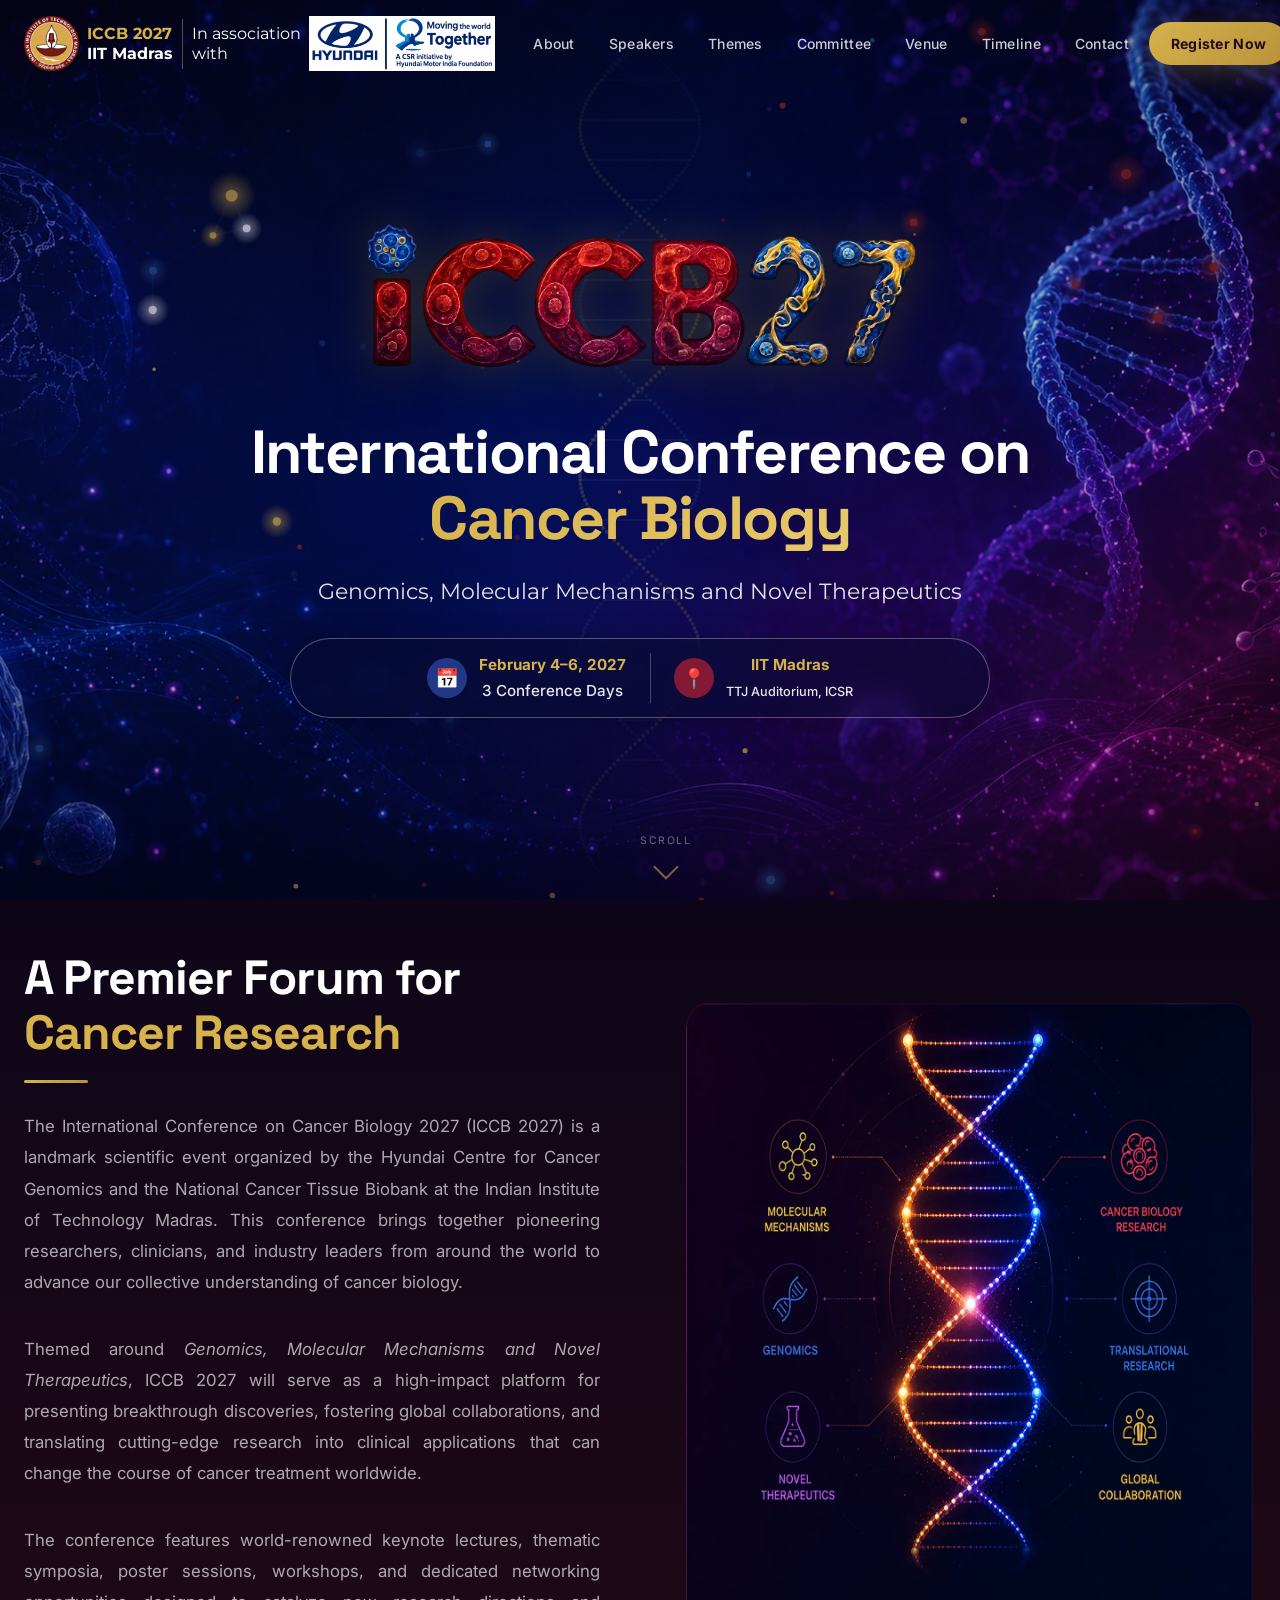
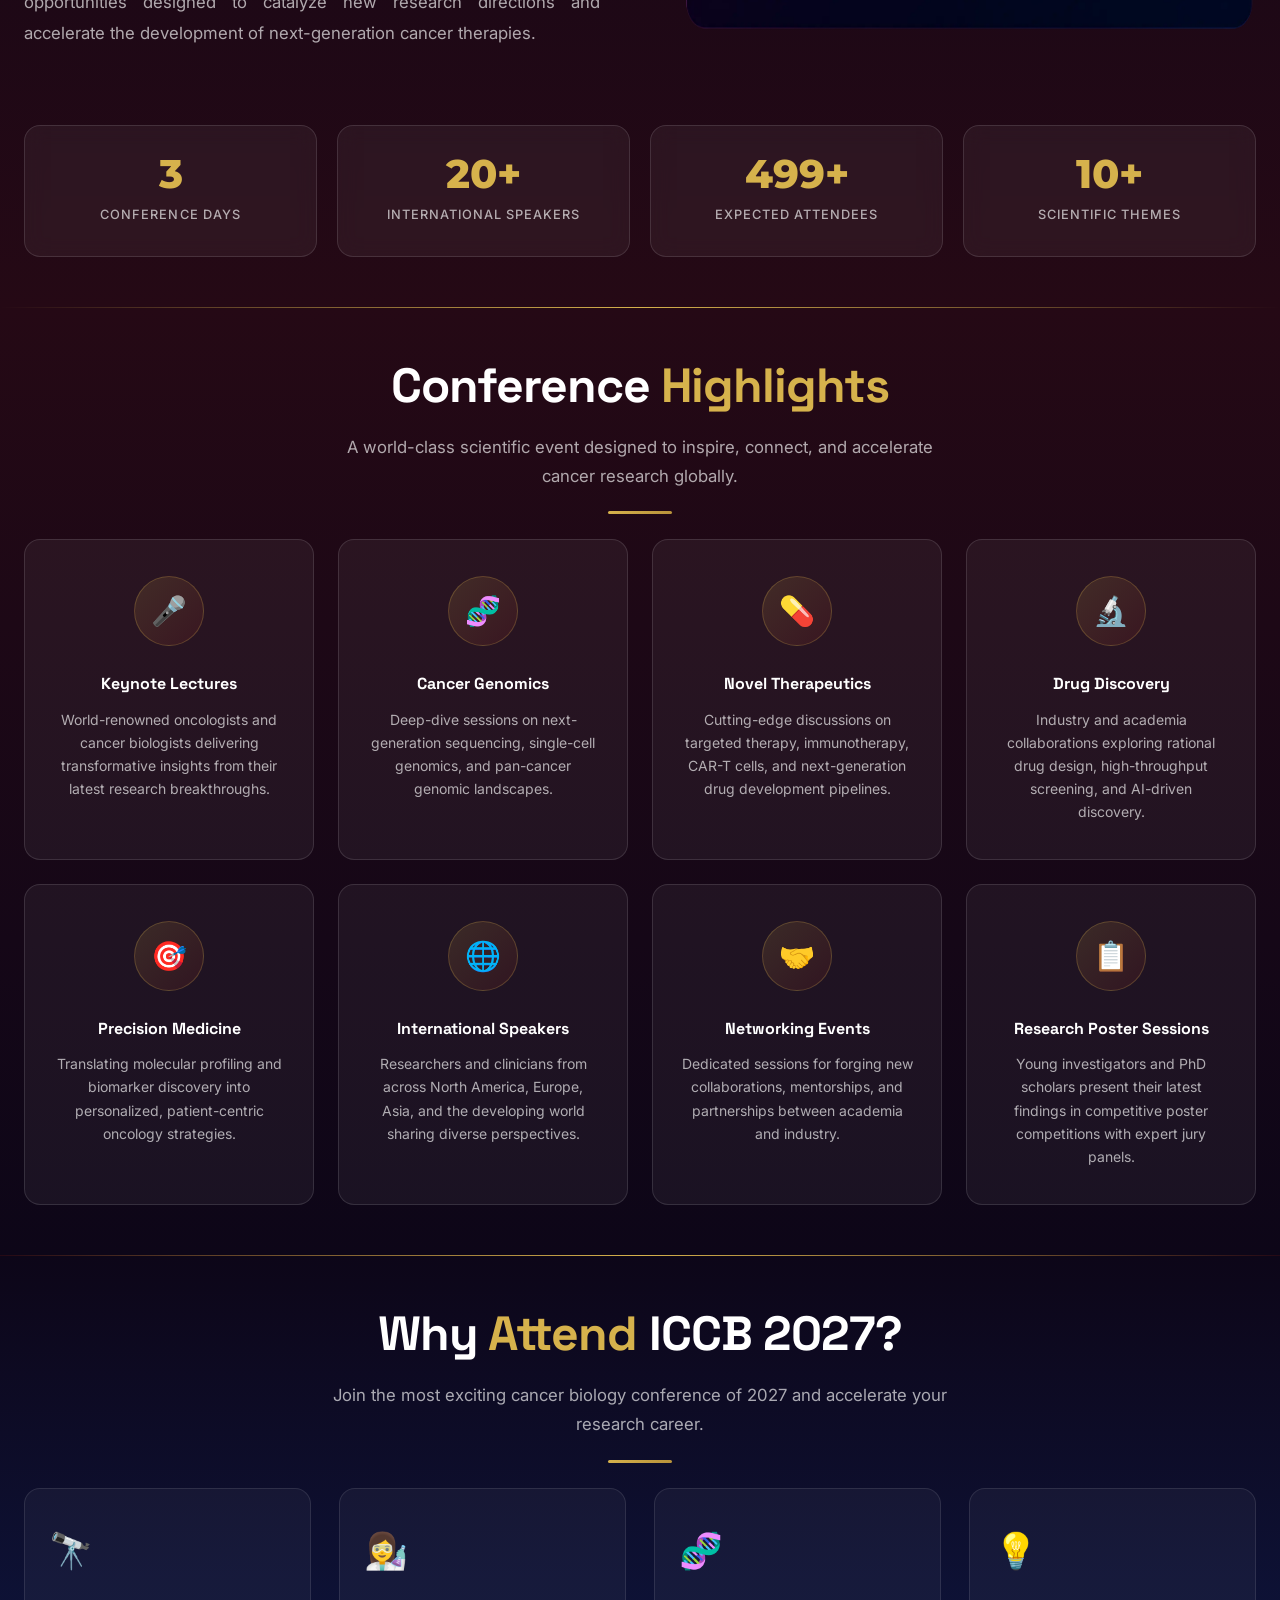
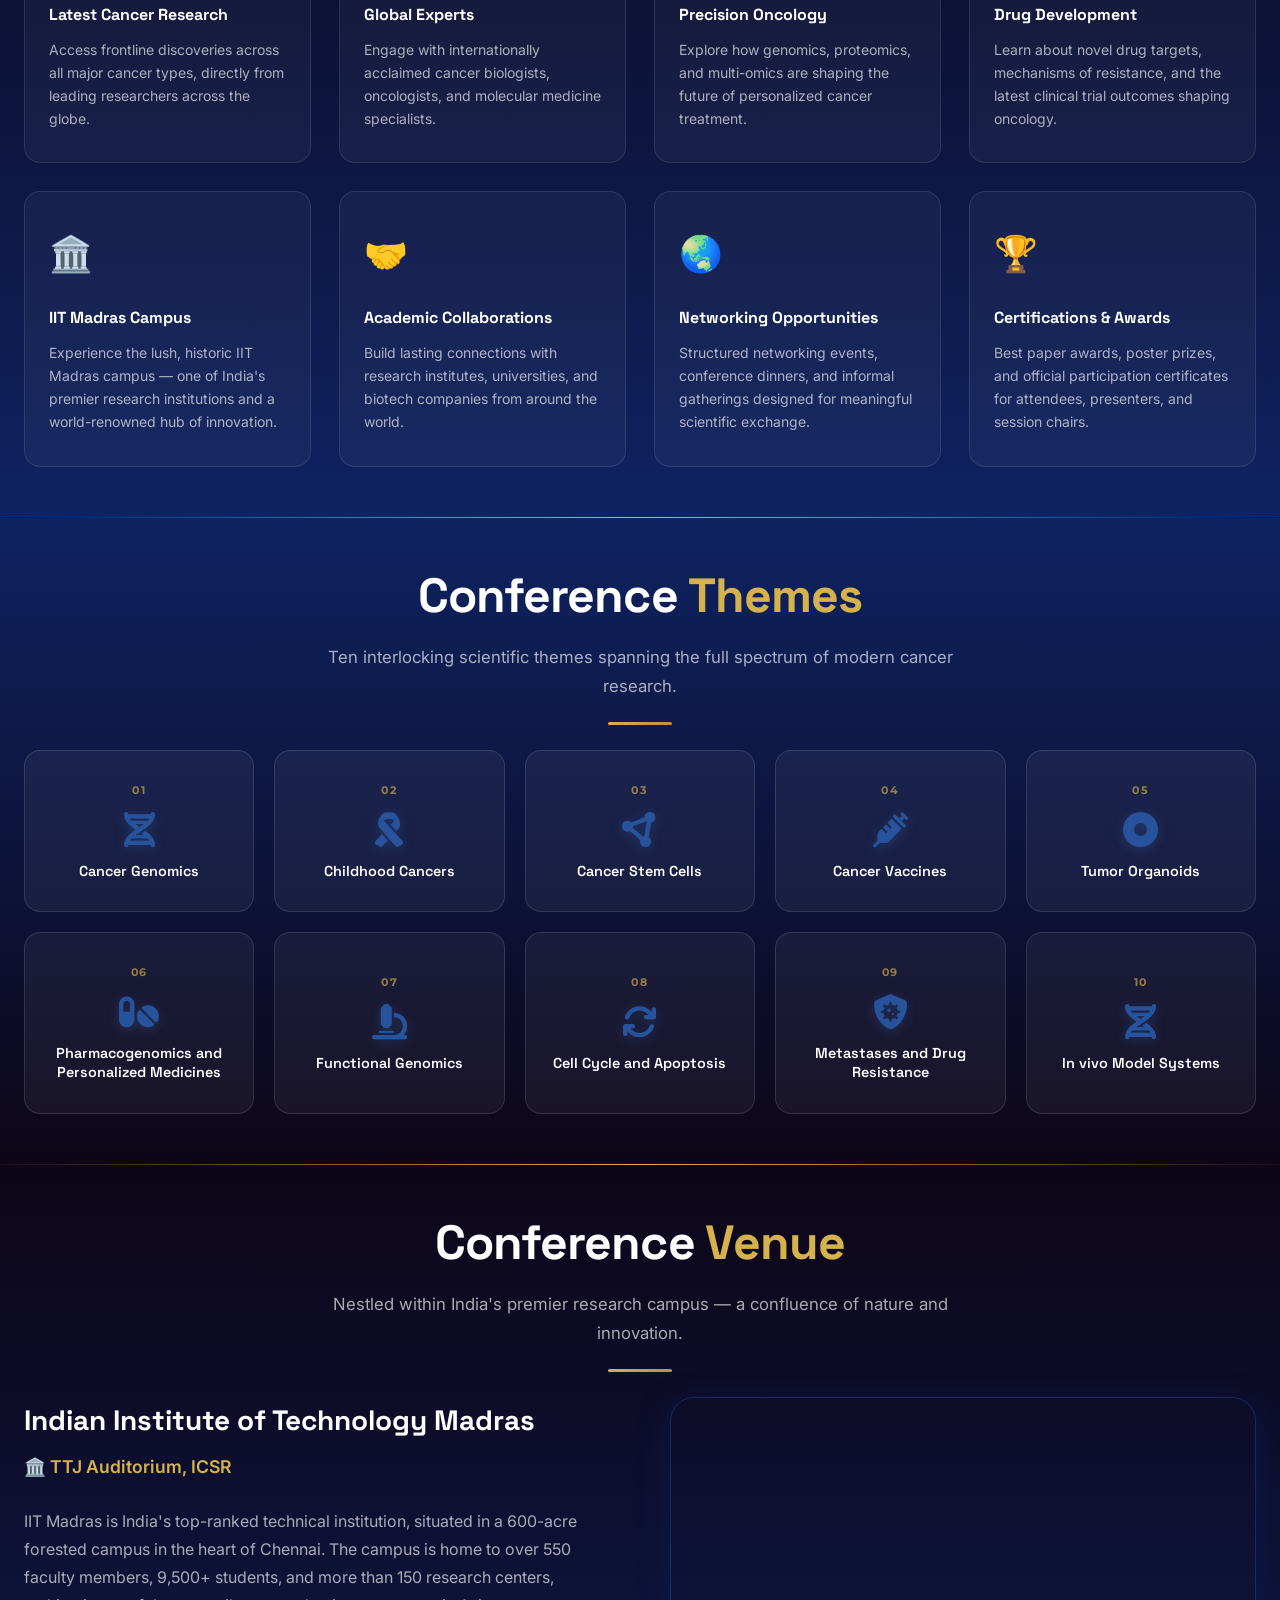
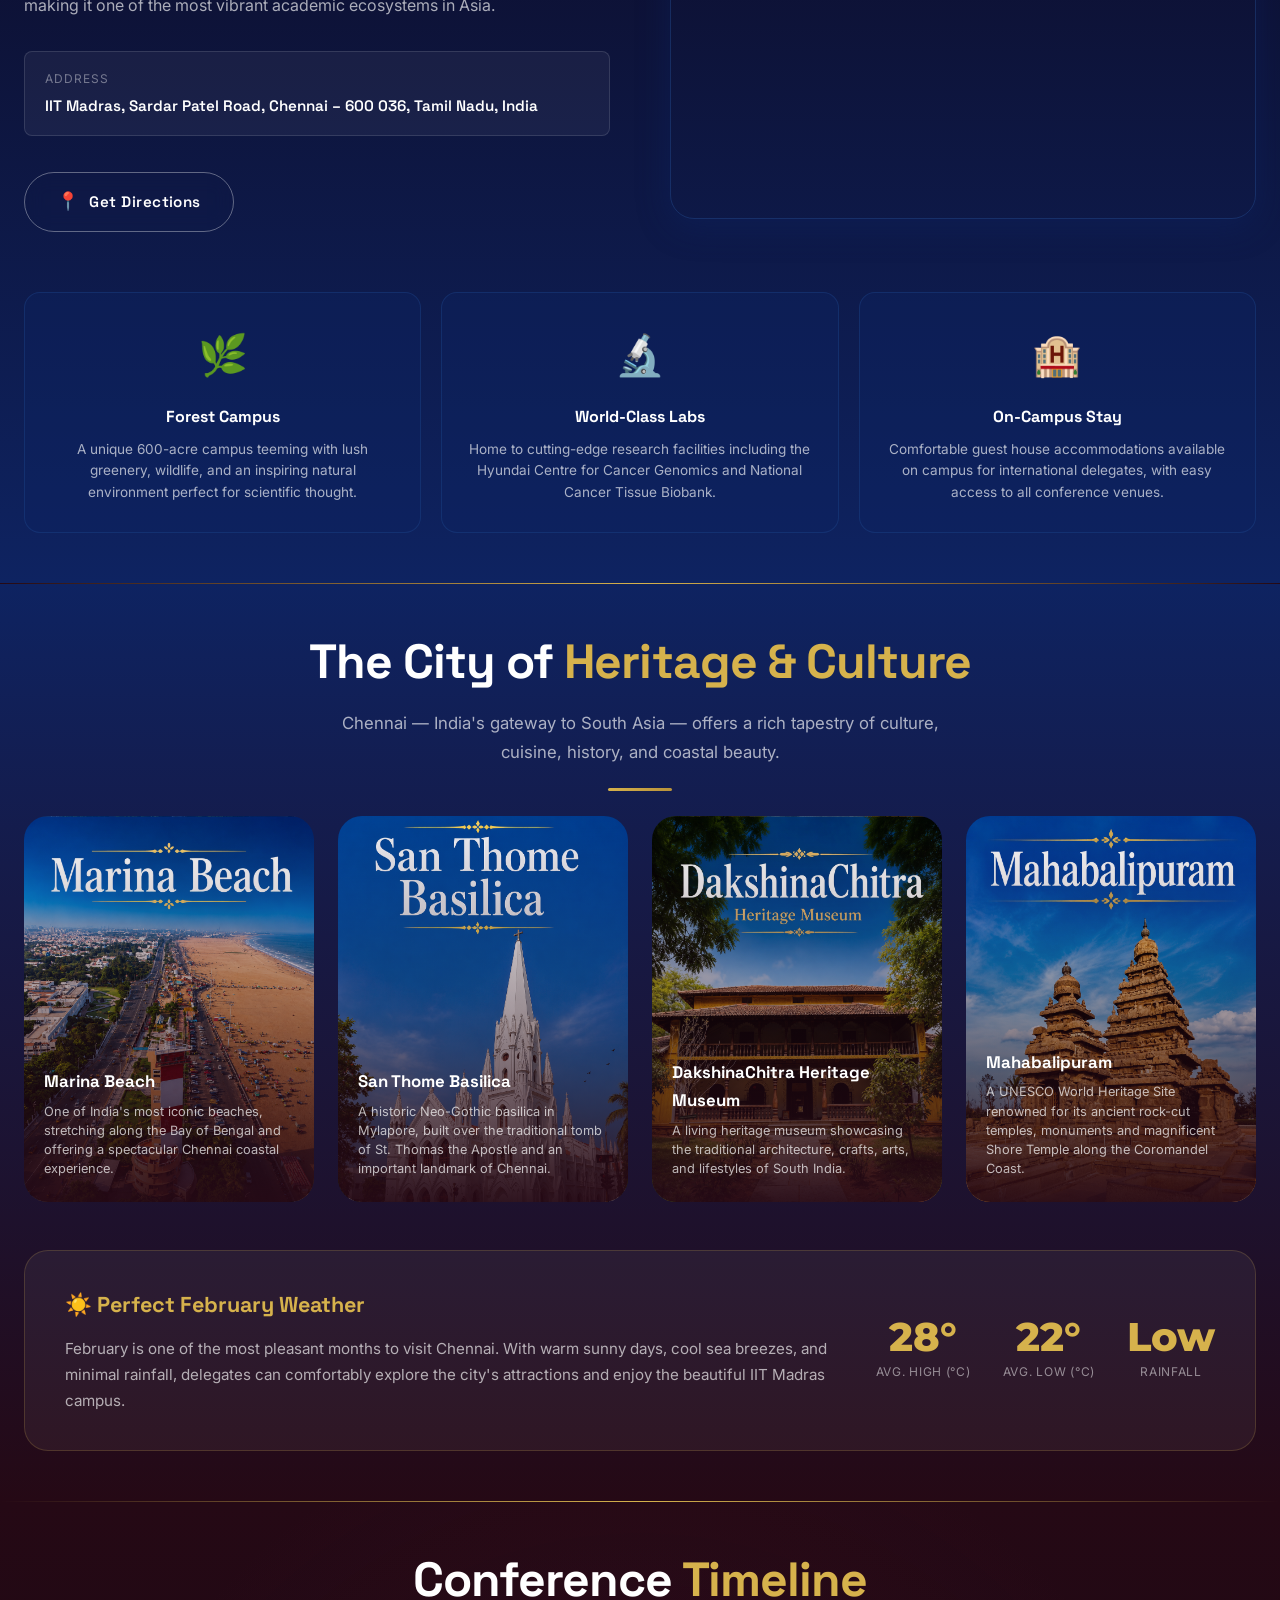
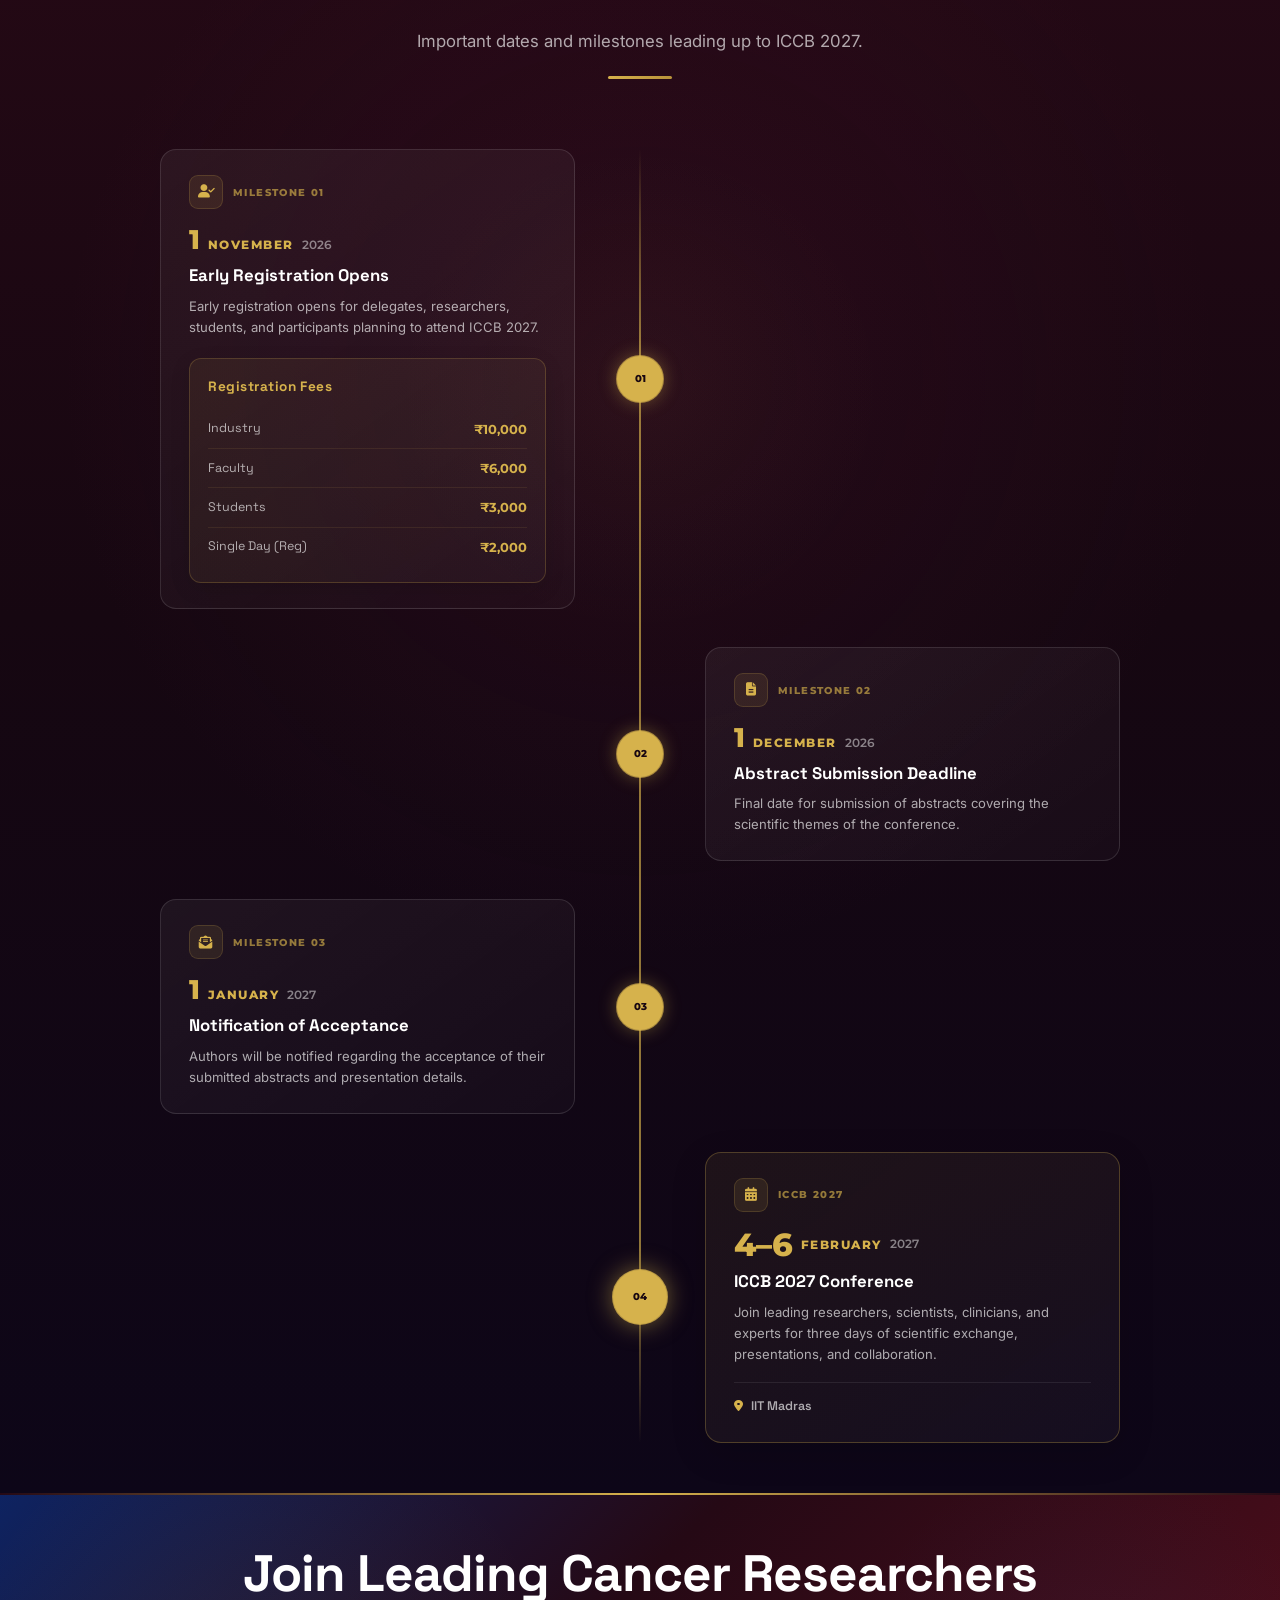
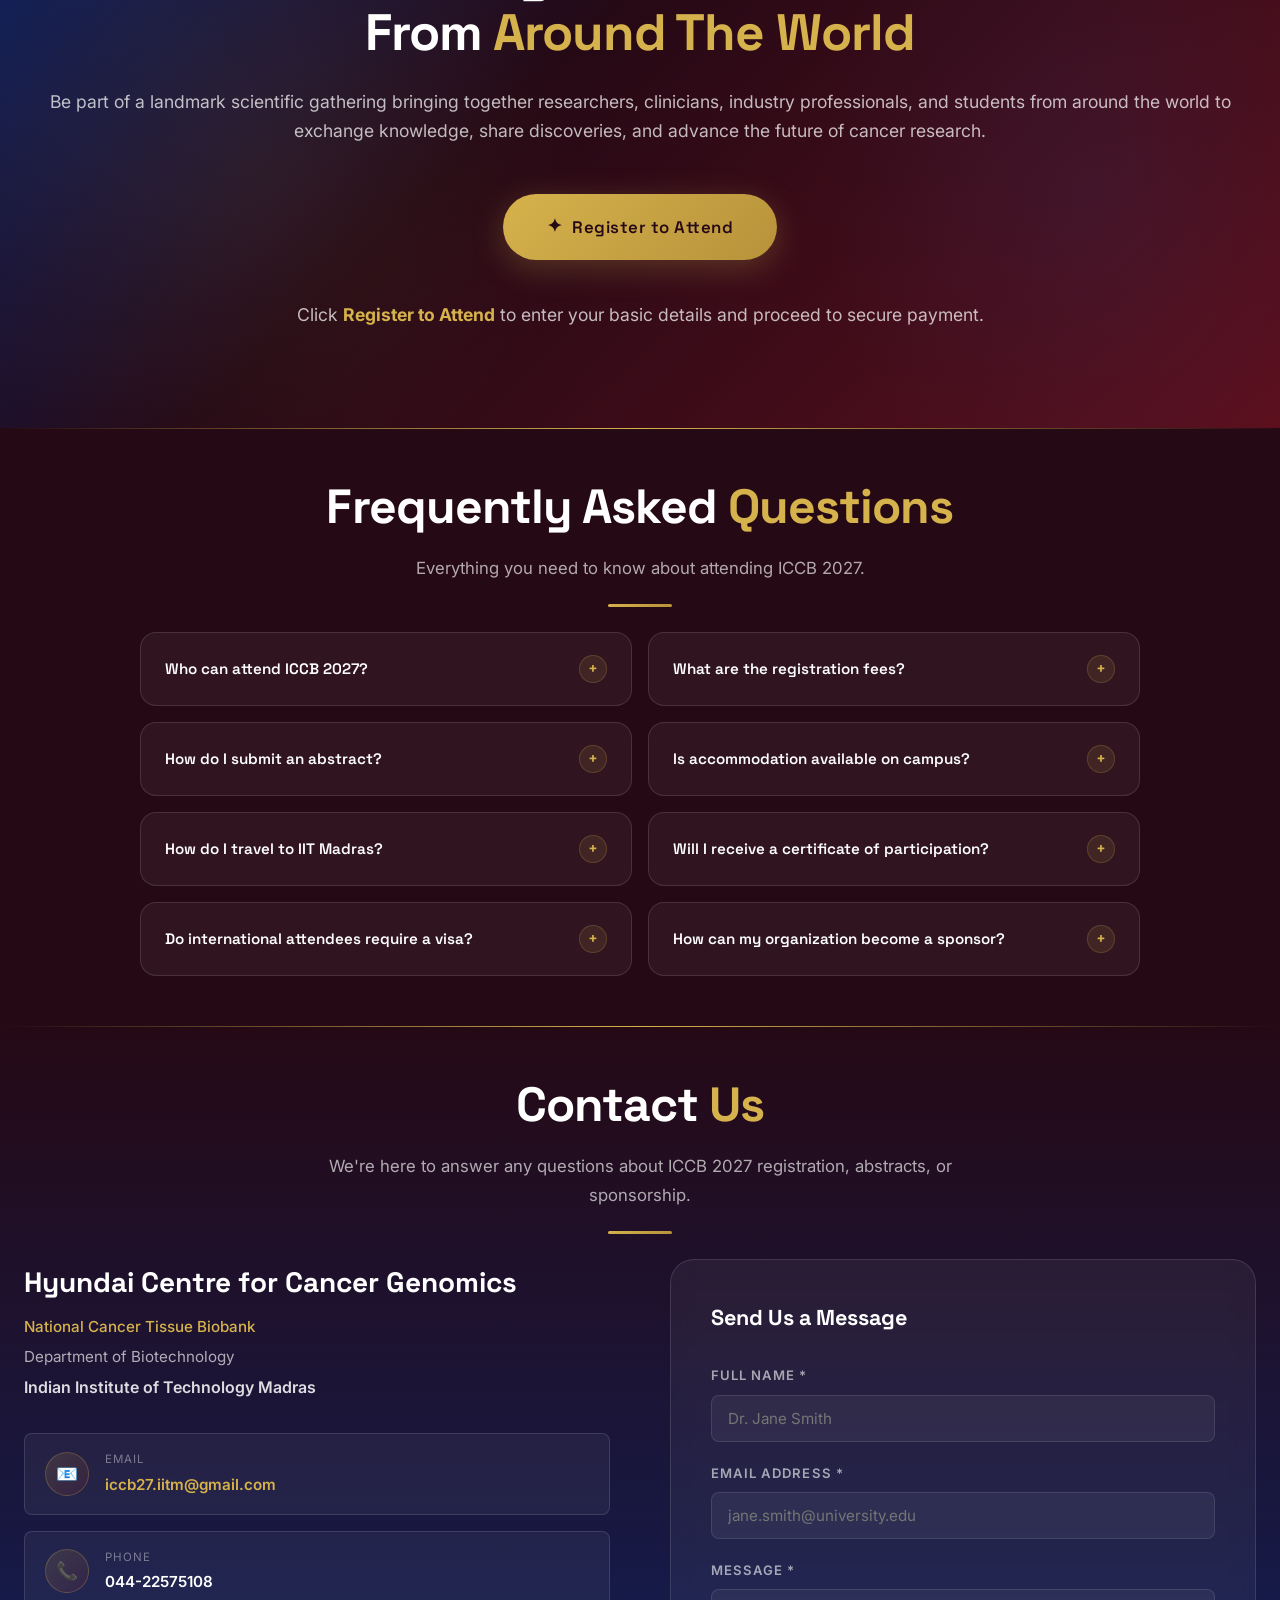
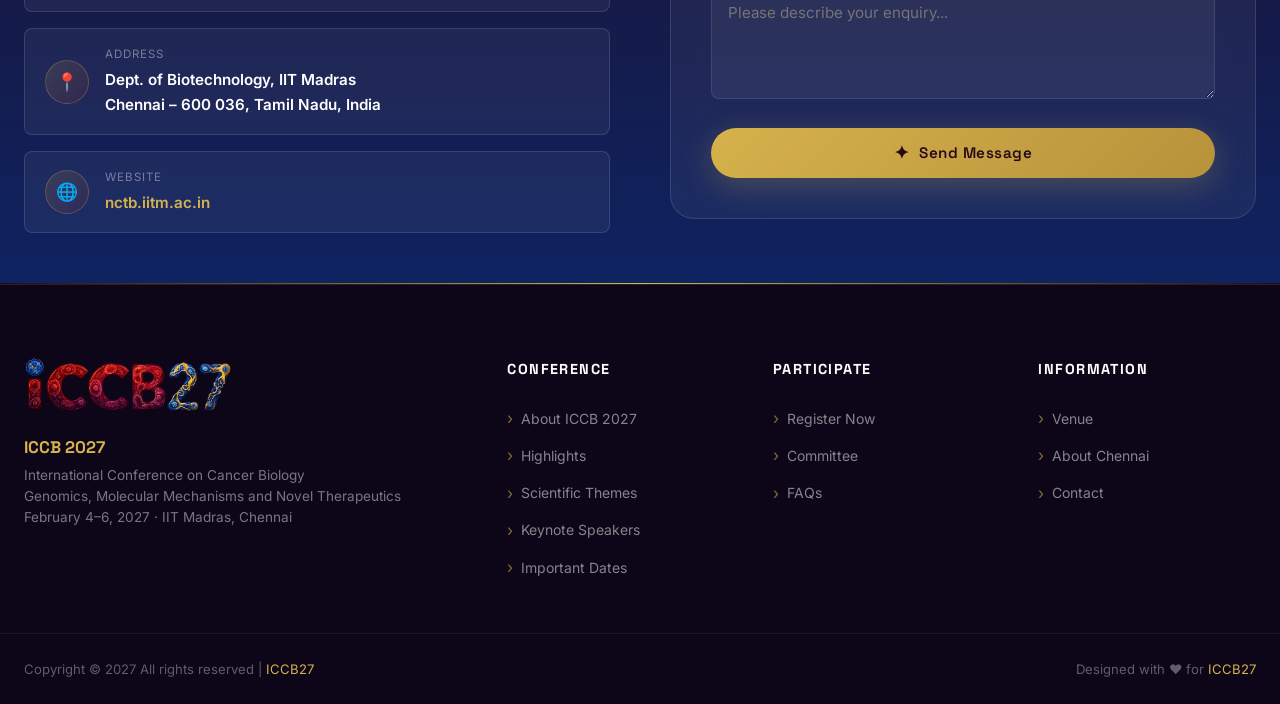
==== index.html @ 027920f6 "latest details" ====
<!doctype html>
<html lang="en">

<head>
  <meta charset="UTF-8" />
  <meta name="viewport" content="width=device-width, initial-scale=1.0" />
  <meta name="description"
    content="International Conference on Cancer Biology (ICCB 2027) — Genomics, Molecular Mechanisms and Novel Therapeutics. February 4–6, 2027 at IIT Madras, Chennai, India. Hosted by Hyundai Centre for Cancer Genomics." />
  <meta name="keywords"
    content="ICCB 2027, Cancer Biology, IIT Madras, Genomics, Cancer Conference, Precision Medicine, Oncology" />
  <meta name="author" content="Hyundai Centre for Cancer Genomics, IIT Madras" />
  <meta property="og:title" content="ICCB 2027 — International Conference on Cancer Biology" />
  <meta property="og:description"
    content="Genomics, Molecular Mechanisms and Novel Therapeutics | Feb 4–6, 2027 | IIT Madras, Chennai" />
  <meta property="og:type" content="website" />
  <meta name="theme-color" content="#250915" />

  <title>ICCB 2027 — International Conference on Cancer Biology | IIT Madras</title>

  <!-- Design System -->
  <link rel="stylesheet" href="styles.css" />

  <!-- Font Awesome -->
  <link rel="stylesheet" href="https://cdnjs.cloudflare.com/ajax/libs/font-awesome/6.7.2/css/all.min.css" />

  <!-- Favicon SVG inline -->
  <link rel="icon"
    href="data:image/svg+xml,<svg xmlns='http://www.w3.org/2000/svg' viewBox='0 0 100 100'><circle cx='50' cy='50' r='45' fill='%23992221'/><text y='.9em' font-size='60' x='50%' dominant-baseline='middle' text-anchor='middle' fill='white' font-weight='bold'>iC</text></svg>" />
</head>

<body>
  <!-- ============================================================
       SCROLL PROGRESS BAR
       ============================================================ -->
  <div id="scroll-progress" aria-hidden="true"></div>

  <!-- ============================================================
       NAVIGATION
       ============================================================ -->
  <nav id="navbar" role="navigation" aria-label="Main navigation">
    <div class="nav-container">
      <!-- Logo -->
      <a href="./index.html" class="nav-logo" aria-label="ICCB 2027 Home">
        <img src="assets/IIT_Madras_Logo.png" alt="IIT Madras Logo" />
        <div class="nav-logo-text">
          <span class="conf-title">ICCB 2027</span>
          <span class="conf-location">IIT Madras</span>
        </div>
        <span class="nav-logo-separator" aria-hidden="true"></span>
        <div class="nav-logo-text">
          <span class="conf-subtxt">In association</span>
          <span class="conf-subtxt">with</span>
        </div>
        <img src="assets/hyundai.jpg" alt="Hyundai Logo" />
      </a>

      <!-- Desktop Links -->
      <div class="nav-links" role="menubar">
        <a href="#about" role="menuitem">About</a>
        <a href="./speakers.html" role="menuitem">Speakers</a>
        <a href="#themes" role="menuitem">Themes</a>
        <a href="./organizing_committee.html" role="menuitem">Committee</a>
        <a href="#venue" role="menuitem">Venue</a>
        <a href="#timeline" role="menuitem">Timeline</a>
        <!-- <a href="#sponsors" role="menuitem">Sponsors</a> -->
        <a href="#contact" role="menuitem">Contact</a>
        <a href="#register" class="nav-cta" role="menuitem" id="nav-register-btn">Register Now</a>
      </div>

      <!-- Hamburger -->
      <button class="nav-hamburger" id="hamburger-btn" aria-label="Toggle mobile menu" aria-expanded="false">
        <span></span><span></span><span></span>
      </button>
    </div>

    <!-- Mobile Nav Overlay -->
    <div class="nav-mobile" id="mobile-nav" role="menu" aria-hidden="true">
      <a href="#about" role="menuitem">About</a>
      <a href="#highlights" role="menuitem">Highlights</a>
      <a href="./speakers.html" role="menuitem">Speakers</a>
      <a href="#themes" role="menuitem">Themes</a>
      <a href="./organizing_committee.html" role="menuitem">Committee</a>
      <a href="#venue" role="menuitem">Venue</a>
      <a href="#timeline" role="menuitem">Timeline</a>
      <a href="#faq" role="menuitem">FAQ</a>
      <a href="#contact" role="menuitem">Contact</a>
      <a href="#register" class="mob-cta" role="menuitem">Register Now</a>
    </div>
  </nav>

  <!-- ============================================================
       HERO SECTION
       ============================================================ -->
  <!-- ============================================================
     HERO SECTION
     ============================================================ -->
  <section id="hero" aria-label="ICCB 2027 Conference Hero">
    <!-- Background -->
    <canvas id="hero-canvas" aria-hidden="true"></canvas>
    <div class="hero-bg-overlay" aria-hidden="true"></div>

    <!-- Hero Content -->
    <div class="hero-content">
      <!-- ========================================================
         ICCB27 LOGO
         ======================================================== -->
      <div class="hero-logo">
        <img src="assets/iccb27-logo.webp" alt="ICCB 2027 - International Conference on Cancer Biology"
          id="hero-logo-img" onerror="
          this.style.display='none';
          document.getElementById('hero-logo-svg').style.display='block';
        " />

        <!-- SVG fallback -->
        <svg id="hero-logo-svg" style="display: none" viewBox="0 0 480 140" xmlns="http://www.w3.org/2000/svg"
          aria-hidden="true">
          <defs>
            <linearGradient id="logo-red" x1="0" y1="0" x2="1" y2="1">
              <stop offset="0%" stop-color="#992221" />
              <stop offset="100%" stop-color="#5C0F1D" />
            </linearGradient>

            <linearGradient id="logo-blue" x1="0" y1="0" x2="1" y2="1">
              <stop offset="0%" stop-color="#0E2361" />
              <stop offset="100%" stop-color="#27539C" />
            </linearGradient>
          </defs>

          <text x="0" y="120" font-family="Space Grotesk, sans-serif" font-weight="900" font-size="130"
            fill="url(#logo-red)">
            iCCB
          </text>

          <text x="290" y="120" font-family="Space Grotesk, sans-serif" font-weight="900" font-size="130"
            fill="url(#logo-blue)">
            27
          </text>

          <circle cx="15" cy="18" r="14" fill="#27539C" opacity="0.9" />

          <circle cx="15" cy="18" r="7" fill="#D6B24C" opacity="0.8" />
        </svg>
      </div>

      <!-- ========================================================
         MAIN TITLE
         ======================================================== -->
      <h1 class="hero-title">
        <span class="line1"> International Conference on </span>

        <span class="typing-wrapper">
          <span class="typing-text"> Cancer Biology </span>
        </span>
      </h1>

      <!-- ========================================================
         CONFERENCE SUBTITLE
         ======================================================== -->
      <p class="hero-subtitle">
        <span> Genomics, Molecular Mechanisms and Novel Therapeutics </span>
      </p>

      <!-- ========================================================
         DATE + LOCATION
         ======================================================== -->
      <div class="hero-meta" role="list" aria-label="Conference details">
        <!-- Date -->
        <div class="hero-meta-item" role="listitem">
          <span class="icon" aria-hidden="true"> 📅 </span>

          <div class="text">
            <strong> February 4–6, 2027 </strong>
            <br />
            <span> 3 Conference Days </span>
          </div>
        </div>

        <!-- Location -->
        <div class="hero-meta-item" role="listitem">
          <span class="icon" aria-hidden="true"> 📍 </span>

          <div class="text">
            <strong> IIT Madras </strong>
            <br />
            <small> TTJ Auditorium, ICSR </small>
          </div>
        </div>
      </div>

      <!-- ========================================================
         HOST INFORMATION
         Hidden on the new hero design using CSS.
         Keeping it here prevents JS/CSS dependency issues.
         ======================================================== -->

      <!-- <p class="hero-hosted">Hosted by</p>

      <p class="hero-host-name">
        Hyundai Centre for Cancer Genomics &amp; National Cancer Tissue Biobank

        <br />

        Department of Biotechnology, Indian Institute of Technology Madras
      </p> -->

      <!-- ========================================================
         HERO ACTIONS
         Hidden on the new design using CSS.
         ======================================================== --

      <div class="hero-actions">
        <a href="#register" class="btn btn-primary btn-lg" id="hero-register-btn">
          <span class="btn-icon" aria-hidden="true"> ✦ </span>

          Register Now
        </a>

        <a href="#" class="btn btn-outline btn-lg" id="hero-brochure-btn" aria-label="Download conference brochure">
          <span class="btn-icon" aria-hidden="true"> ⬇ </span>

          Download Brochure
        </a>
      </div> -->
    </div>

    <!-- ============================================================
       SCROLL HINT
       ============================================================ -->
    <div class="hero-scroll-hint" aria-hidden="true">
      <span> Scroll </span>

      <div class="scroll-arrow"></div>
    </div>
  </section>

  <!-- ============================================================
       ABOUT THE CONFERENCE
       ============================================================ -->
  <section id="about" class="section" aria-label="About the conference">
    <div class="container">
      <div class="about-grid">
        <!-- Left: Content -->
        <div class="about-content reveal-left">
          <div class="section-header" style="text-align: left; margin-bottom: 28px">
            <!-- <span class="section-tag">About ICCB 2027</span> -->
            <h2 class="section-title">A Premier Forum for<br /><span class="gold">Cancer Research</span></h2>
            <div class="section-divider" style="margin-left: 0"></div>
          </div>

          <p class="about-description">
            The International Conference on Cancer Biology 2027 (ICCB 2027) is a landmark scientific event
            organized by the Hyundai Centre for Cancer Genomics and the National Cancer Tissue Biobank at the
            Indian Institute of Technology Madras. This conference brings together pioneering researchers,
            clinicians, and industry leaders from around the world to advance our collective understanding of
            cancer biology.
          </p>

          <p class="about-description">
            Themed around <em>Genomics, Molecular Mechanisms and Novel Therapeutics</em>, ICCB 2027 will
            serve as a high-impact platform for presenting breakthrough discoveries, fostering global
            collaborations, and translating cutting-edge research into clinical applications that can change
            the course of cancer treatment worldwide.
          </p>

          <p class="about-description">
            The conference features world-renowned keynote lectures, thematic symposia, poster sessions,
            workshops, and dedicated networking opportunities designed to catalyze new research directions and
            accelerate the development of next-generation cancer therapies.
          </p>

          <!-- <a href="#register" class="btn btn-primary" style="margin-top:12px;" id="about-register-btn">
            <span class="btn-icon">✦</span>
            Register to Attend
          </a> -->
        </div>

        <!-- Right: Visual -->
        <div class="about-visual reveal-right">
          <!-- <div class="about-visual-main"> -->
          <!-- Animated DNA SVG -->
          <!-- <div class="about-visual-dna"> -->
          <img src="assets/about.webp" alt="about" />
          <!-- </div> -->

          <!-- Info Badge at Bottom -->
          <!-- <div class="about-visual-badge">
              <div class="badge-title">🧬 IIT Madras Cancer Research Hub</div>
              <div class="badge-desc">Home to India's National Cancer Tissue Biobank &amp; Hyundai Centre for Cancer
                Genomics</div>
            </div> -->
          <!-- </div> -->

          <!-- Floating Card -->
          <!-- <div class="about-floating-card">
            <div class="fc-number" data-target="2027">—</div>
            <div class="fc-label">Est. Year</div>
          </div> -->
        </div>
      </div>

      <!-- Stats Grid -->
      <div class="about-stats">
        <div class="stat-card reveal reveal-delay-1">
          <span class="stat-number" data-target="3" data-suffix="">0</span>
          <span class="stat-label">Conference Days</span>
        </div>
        <div class="stat-card reveal reveal-delay-2">
          <span class="stat-number" data-target="20" data-suffix="+">0</span>
          <span class="stat-label">International Speakers</span>
        </div>
        <div class="stat-card reveal reveal-delay-3">
          <span class="stat-number" data-target="500" data-suffix="+">0</span>
          <span class="stat-label">Expected Attendees</span>
        </div>
        <div class="stat-card reveal reveal-delay-4">
          <span class="stat-number" data-target="10" data-suffix="+">0</span>
          <span class="stat-label">Scientific Themes</span>
        </div>
      </div>
    </div>
  </section>

  <!-- divider -->
  <div class="divider"></div>

  <!-- ============================================================
       CONFERENCE HIGHLIGHTS
       ============================================================ -->
  <section id="highlights" class="section" aria-label="Conference highlights">
    <div class="container">
      <div class="section-header reveal">
        <!-- <span class="section-tag">What to Expect</span> -->
        <h2 class="section-title">Conference <span class="gold">Highlights</span></h2>
        <p class="section-subtitle">
          A world-class scientific event designed to inspire, connect, and accelerate cancer research globally.
        </p>
        <div class="section-divider"></div>
      </div>

      <div class="highlights-grid">
        <div class="highlight-card reveal reveal-delay-1">
          <div class="highlight-icon" aria-hidden="true">🎤</div>
          <h3 class="highlight-title">Keynote Lectures</h3>
          <p class="highlight-desc">
            World-renowned oncologists and cancer biologists delivering transformative insights from their
            latest research breakthroughs.
          </p>
        </div>
        <div class="highlight-card reveal reveal-delay-2">
          <div class="highlight-icon" aria-hidden="true">🧬</div>
          <h3 class="highlight-title">Cancer Genomics</h3>
          <p class="highlight-desc">
            Deep-dive sessions on next-generation sequencing, single-cell genomics, and pan-cancer genomic
            landscapes.
          </p>
        </div>
        <div class="highlight-card reveal reveal-delay-3">
          <div class="highlight-icon" aria-hidden="true">💊</div>
          <h3 class="highlight-title">Novel Therapeutics</h3>
          <p class="highlight-desc">
            Cutting-edge discussions on targeted therapy, immunotherapy, CAR-T cells, and next-generation drug
            development pipelines.
          </p>
        </div>
        <div class="highlight-card reveal reveal-delay-4">
          <div class="highlight-icon" aria-hidden="true">🔬</div>
          <h3 class="highlight-title">Drug Discovery</h3>
          <p class="highlight-desc">
            Industry and academia collaborations exploring rational drug design, high-throughput screening, and
            AI-driven discovery.
          </p>
        </div>
        <div class="highlight-card reveal reveal-delay-1">
          <div class="highlight-icon" aria-hidden="true">🎯</div>
          <h3 class="highlight-title">Precision Medicine</h3>
          <p class="highlight-desc">
            Translating molecular profiling and biomarker discovery into personalized, patient-centric oncology
            strategies.
          </p>
        </div>
        <div class="highlight-card reveal reveal-delay-2">
          <div class="highlight-icon" aria-hidden="true">🌐</div>
          <h3 class="highlight-title">International Speakers</h3>
          <p class="highlight-desc">
            Researchers and clinicians from across North America, Europe, Asia, and the developing world
            sharing diverse perspectives.
          </p>
        </div>
        <div class="highlight-card reveal reveal-delay-3">
          <div class="highlight-icon" aria-hidden="true">🤝</div>
          <h3 class="highlight-title">Networking Events</h3>
          <p class="highlight-desc">
            Dedicated sessions for forging new collaborations, mentorships, and partnerships between academia
            and industry.
          </p>
        </div>
        <div class="highlight-card reveal reveal-delay-4">
          <div class="highlight-icon" aria-hidden="true">📋</div>
          <h3 class="highlight-title">Research Poster Sessions</h3>
          <p class="highlight-desc">
            Young investigators and PhD scholars present their latest findings in competitive poster
            competitions with expert jury panels.
          </p>
        </div>
      </div>
    </div>
  </section>

  <!-- divider -->
  <div class="divider"></div>

  <!-- ============================================================
       WHY ATTEND
       ============================================================ -->
  <section id="why-attend" class="section" aria-label="Reasons to attend">
    <div class="container">
      <div class="section-header reveal">
        <!-- <span class="section-tag">Value Proposition</span> -->
        <h2 class="section-title">Why <span class="gold">Attend</span> ICCB 2027?</h2>
        <p class="section-subtitle">
          Join the most exciting cancer biology conference of 2027 and accelerate your research career.
        </p>
        <div class="section-divider"></div>
      </div>

      <div class="why-grid">
        <div class="why-card reveal reveal-delay-1">
          <span class="why-icon" aria-hidden="true">🔭</span>
          <h3 class="why-title">Latest Cancer Research</h3>
          <p class="why-desc">
            Access frontline discoveries across all major cancer types, directly from leading researchers
            across the globe.
          </p>
        </div>
        <div class="why-card reveal reveal-delay-2">
          <span class="why-icon" aria-hidden="true">👩‍🔬</span>
          <h3 class="why-title">Global Experts</h3>
          <p class="why-desc">
            Engage with internationally acclaimed cancer biologists, oncologists, and molecular medicine
            specialists.
          </p>
        </div>
        <div class="why-card reveal reveal-delay-3">
          <span class="why-icon" aria-hidden="true">🧬</span>
          <h3 class="why-title">Precision Oncology</h3>
          <p class="why-desc">
            Explore how genomics, proteomics, and multi-omics are shaping the future of personalized cancer
            treatment.
          </p>
        </div>
        <div class="why-card reveal reveal-delay-4">
          <span class="why-icon" aria-hidden="true">💡</span>
          <h3 class="why-title">Drug Development</h3>
          <p class="why-desc">
            Learn about novel drug targets, mechanisms of resistance, and the latest clinical trial outcomes
            shaping oncology.
          </p>
        </div>
        <div class="why-card reveal reveal-delay-1">
          <span class="why-icon" aria-hidden="true">🏛️</span>
          <h3 class="why-title">IIT Madras Campus</h3>
          <p class="why-desc">
            Experience the lush, historic IIT Madras campus — one of India's premier research institutions and
            a world-renowned hub of innovation.
          </p>
        </div>
        <div class="why-card reveal reveal-delay-2">
          <span class="why-icon" aria-hidden="true">🤝</span>
          <h3 class="why-title">Academic Collaborations</h3>
          <p class="why-desc">
            Build lasting connections with research institutes, universities, and biotech companies from around
            the world.
          </p>
        </div>
        <div class="why-card reveal reveal-delay-3">
          <span class="why-icon" aria-hidden="true">🌏</span>
          <h3 class="why-title">Networking Opportunities</h3>
          <p class="why-desc">
            Structured networking events, conference dinners, and informal gatherings designed for meaningful
            scientific exchange.
          </p>
        </div>
        <div class="why-card reveal reveal-delay-4">
          <span class="why-icon" aria-hidden="true">🏆</span>
          <h3 class="why-title">Certifications &amp; Awards</h3>
          <p class="why-desc">
            Best paper awards, poster prizes, and official participation certificates for attendees,
            presenters, and session chairs.
          </p>
        </div>
      </div>
    </div>
  </section>

  <!-- divider -->
  <div class="divider"></div>

  <!-- ============================================================
     SCIENTIFIC THEMES
     ============================================================ -->
  <section id="themes" class="section" aria-label="Scientific themes">
    <div class="container">
      <!-- Section Header -->
      <div class="section-header reveal">
        <h2 class="section-title">
          Conference <span class="gold">Themes</span>
        </h2>
        <p class="section-subtitle">
          Ten interlocking scientific themes spanning the full spectrum of
          modern cancer research.
        </p>
        <div class="section-divider"></div>
      </div>

      <!-- ========================================================
         THEMES GRID
         ======================================================== -->
      <div class="themes-grid">

        <div class="theme-card reveal reveal-delay-1">
          <span class="theme-number">01</span>
          <span class="theme-icon" aria-hidden="true">
            <i class="fa-solid fa-dna"></i>
          </span>
          <h3 class="theme-name">
            Cancer Genomics
          </h3>
        </div>

        <div class="theme-card reveal reveal-delay-2">
          <span class="theme-number">02</span>
          <span class="theme-icon" aria-hidden="true">
            <i class="fa-solid fa-ribbon"></i>
          </span>
          <h3 class="theme-name">
            Childhood Cancers
          </h3>
        </div>

        <div class="theme-card reveal reveal-delay-3">
          <span class="theme-number">03</span>
          <span class="theme-icon" aria-hidden="true">
            <i class="fa-solid fa-circle-nodes"></i>
          </span>
          <h3 class="theme-name">
            Cancer Stem Cells
          </h3>
        </div>

        <div class="theme-card reveal reveal-delay-4">
          <span class="theme-number">04</span>
          <span class="theme-icon" aria-hidden="true">
            <i class="fa-solid fa-syringe"></i>
          </span>
          <h3 class="theme-name">
            Cancer Vaccines
          </h3>
        </div>

        <div class="theme-card reveal reveal-delay-5">
          <span class="theme-number">05</span>
          <span class="theme-icon" aria-hidden="true">
            <i class="fa-solid fa-circle-dot"></i>
          </span>
          <h3 class="theme-name">
            Tumor Organoids
          </h3>
        </div>

        <div class="theme-card reveal reveal-delay-1">
          <span class="theme-number">06</span>
          <span class="theme-icon" aria-hidden="true">
            <i class="fa-solid fa-pills"></i>
          </span>
          <h3 class="theme-name">
            Pharmacogenomics and Personalized Medicines
          </h3>
        </div>

        <div class="theme-card reveal reveal-delay-2">
          <span class="theme-number">07</span>
          <span class="theme-icon" aria-hidden="true">
            <i class="fa-solid fa-microscope"></i>
          </span>
          <h3 class="theme-name">
            Functional Genomics
          </h3>
        </div>

        <div class="theme-card reveal reveal-delay-3">
          <span class="theme-number">08</span>
          <span class="theme-icon" aria-hidden="true">
            <i class="fa-solid fa-arrows-rotate"></i>
          </span>
          <h3 class="theme-name">
            Cell Cycle and Apoptosis
          </h3>
        </div>

        <div class="theme-card reveal reveal-delay-4">
          <span class="theme-number">09</span>
          <span class="theme-icon" aria-hidden="true">
            <i class="fa-solid fa-shield-virus"></i>
          </span>
          <h3 class="theme-name">
            Metastases and Drug Resistance
          </h3>
        </div>

        <div class="theme-card reveal reveal-delay-5">
          <span class="theme-number">10</span>
          <span class="theme-icon" aria-hidden="true">
            <i class="fa-solid fa-dna"></i>
          </span>
          <h3 class="theme-name">
            In vivo Model Systems
          </h3>
        </div>
      </div>
    </div>
  </section>

  <!-- divider -->
  <div class="divider"></div>

  <!-- ============================================================
       CONFERENCE VENUE
       ============================================================ -->
  <section id="venue" class="section" aria-label="Conference venue">
    <div class="container">
      <div class="section-header reveal">
        <!-- <span class="section-tag">Location</span> -->
        <h2 class="section-title">Conference <span class="gold">Venue</span></h2>
        <p class="section-subtitle">
          Nestled within India's premier research campus — a confluence of nature and innovation.
        </p>
        <div class="section-divider"></div>
      </div>

      <div class="venue-grid">
        <div class="venue-info reveal-left">
          <h3 class="venue-name">Indian Institute of Technology Madras</h3>
          <p class="venue-hall">🏛️ TTJ Auditorium, ICSR</p>

          <p>
            IIT Madras is India's top-ranked technical institution, situated in a 600-acre forested campus in
            the heart of Chennai. The campus is home to over 550 faculty members, 9,500+ students, and more
            than 150 research centers, making it one of the most vibrant academic ecosystems in Asia.
          </p>

          <div class="venue-details">
            <div class="venue-detail-item">
              <!-- <span class="venue-detail-icon" aria-hidden="true">📍</span> -->
              <div class="venue-detail-text">
                <p class="vd-label">Address</p>
                <span class="vd-value">IIT Madras, Sardar Patel Road, Chennai – 600 036, Tamil Nadu, India</span>
              </div>
            </div>
          </div>

          <a href="https://maps.google.com/?q=IIT+Madras+Chennai" target="_blank" rel="noopener" class="btn btn-outline"
            id="venue-directions-btn">
            <span class="btn-icon">📍</span>
            Get Directions
          </a>
        </div>

        <!-- Map -->
        <div class="venue-map reveal-right">
          <iframe
            src="https://www.google.com/maps/embed?pb=!1m18!1m12!1m3!1d3887.0267014780754!2d80.22737!3d13.01087!2m3!1f0!2f0!3f0!3m2!1i1024!2i768!4f13.1!3m3!1m2!1s0x3a5267c25ec6687f%3A0x2af9e9f7c1ab8f6!2sIndian%20Institute%20of%20Technology%20Madras!5e0!3m2!1sen!2sin!4v1620000000000"
            allowfullscreen="" loading="lazy" referrerpolicy="no-referrer-when-downgrade"
            title="IIT Madras location on Google Maps" aria-label="Interactive map showing IIT Madras, Chennai">
          </iframe>
        </div>
      </div>

      <!-- Venue Feature Cards -->
      <div class="venue-cards">
        <div class="venue-card reveal reveal-delay-1">
          <div class="venue-card-icon" aria-hidden="true">🌿</div>
          <h4 class="venue-card-title">Forest Campus</h4>
          <p class="venue-card-desc">
            A unique 600-acre campus teeming with lush greenery, wildlife, and an inspiring natural environment
            perfect for scientific thought.
          </p>
        </div>
        <div class="venue-card reveal reveal-delay-2">
          <div class="venue-card-icon" aria-hidden="true">🔬</div>
          <h4 class="venue-card-title">World-Class Labs</h4>
          <p class="venue-card-desc">
            Home to cutting-edge research facilities including the Hyundai Centre for Cancer Genomics and
            National Cancer Tissue Biobank.
          </p>
        </div>
        <div class="venue-card reveal reveal-delay-3">
          <div class="venue-card-icon" aria-hidden="true">🏨</div>
          <h4 class="venue-card-title">On-Campus Stay</h4>
          <p class="venue-card-desc">
            Comfortable guest house accommodations available on campus for international delegates, with easy
            access to all conference venues.
          </p>
        </div>
      </div>
    </div>
  </section>

  <!-- divider -->
  <div class="divider"></div>

  <!-- ============================================================
     ABOUT CHENNAI
     ============================================================ -->
  <section id="chennai" class="section" aria-label="About Chennai">
    <div class="container">
      <!-- Section Header -->
      <div class="section-header reveal">
        <h2 class="section-title">
          The City of
          <span class="gold">Heritage &amp; Culture</span>
        </h2>
        <p class="section-subtitle">
          Chennai — India's gateway to South Asia — offers a rich tapestry of culture, cuisine, history, and
          coastal beauty.
        </p>
        <div class="section-divider"></div>
      </div>

      <!-- ========================================================
         HERITAGE PLACES
         ======================================================== -->
      <div class="chennai-grid">
        <!-- Marina Beach -->
        <div class="chennai-card reveal reveal-delay-1">
          <div class="chennai-card-bg" style="
                        background-image: url(&quot;./assets/About_Chennai/Marina_Beach.png&quot;);
                        background-size: cover;
                        background-position: center;
                     " aria-hidden="true"></div>
          <div class="chennai-card-overlay" aria-hidden="true"></div>
          <div class="chennai-card-content">
            <h3 class="chennai-card-title">Marina Beach</h3>
            <p class="chennai-card-desc">
              One of India's most iconic beaches, stretching along the Bay of Bengal and offering a
              spectacular Chennai coastal experience.
            </p>
          </div>
        </div>

        <!-- San Thome Basilica -->
        <div class="chennai-card reveal reveal-delay-2">
          <div class="chennai-card-bg" style="
                        background-image: url(&quot;./assets/About_Chennai/San_Thome_Basilica.png&quot;);
                        background-size: cover;
                        background-position: center;
                     " aria-hidden="true"></div>
          <div class="chennai-card-overlay" aria-hidden="true"></div>
          <div class="chennai-card-content">
            <h3 class="chennai-card-title">San Thome Basilica</h3>
            <p class="chennai-card-desc">
              A historic Neo-Gothic basilica in Mylapore, built over the traditional tomb of St. Thomas the
              Apostle and an important landmark of Chennai.
            </p>
          </div>
        </div>

        <!-- DAKSHINACHITRA HERITAGE MUSEUM  -->
        <div class="chennai-card reveal reveal-delay-5">
          <div class="chennai-card-bg" style="
                        background-image: url(&quot;./assets/About_Chennai/DakshinaChitra_Heritage_Museum.png&quot;);
                        background-size: cover;
                        background-position: center;
                     " aria-hidden="true"></div>
          <div class="chennai-card-overlay" aria-hidden="true"></div>
          <div class="chennai-card-content">
            <h3 class="chennai-card-title">DakshinaChitra Heritage Museum</h3>
            <p class="chennai-card-desc">
              A living heritage museum showcasing the traditional architecture, crafts, arts, and lifestyles
              of South India.
            </p>
          </div>
        </div>

        <!-- Mahabalipuram -->
        <div class="chennai-card reveal reveal-delay-4">
          <div class="chennai-card-bg" style="
                        background-image: url(&quot;./assets/About_Chennai/Mahabalipuram.png&quot;);
                        background-size: cover;
                        background-position: center;
                     " aria-hidden="true"></div>
          <div class="chennai-card-overlay" aria-hidden="true"></div>
          <div class="chennai-card-content">
            <h3 class="chennai-card-title">Mahabalipuram</h3>
            <p class="chennai-card-desc">
              A UNESCO World Heritage Site renowned for its ancient rock-cut temples, monuments and
              magnificent Shore Temple along the Coromandel Coast.
            </p>
          </div>
        </div>
      </div>

      <!-- ========================================================
         WEATHER INFO
         ======================================================== -->
      <div class="chennai-weather reveal">
        <div>
          <h3>☀️ Perfect February Weather</h3>
          <p>
            February is one of the most pleasant months to visit Chennai. With warm sunny days, cool sea
            breezes, and minimal rainfall, delegates can comfortably explore the city's attractions and enjoy
            the beautiful IIT Madras campus.
          </p>
        </div>

        <div class="weather-stats">
          <div class="weather-stat">
            <span class="w-value"> 28° </span>
            <span class="w-unit"> Avg. High (°C) </span>
          </div>

          <div class="weather-stat">
            <span class="w-value"> 22° </span>
            <span class="w-unit"> Avg. Low (°C) </span>
          </div>

          <div class="weather-stat">
            <span class="w-value"> Low </span>
            <span class="w-unit"> Rainfall </span>
          </div>
        </div>
      </div>
    </div>
  </section>

  <!-- divider -->
  <div class="divider"></div>

  <!-- ============================================================
     CONFERENCE TIMELINE
     ============================================================ -->
  <section id="timeline" class="section" aria-label="Conference timeline">
    <div class="container">
      <!-- ========================================================
         SECTION HEADER
         ======================================================== -->
      <div class="section-header reveal">
        <h2 class="section-title">
          Conference <span class="gold">Timeline</span>
        </h2>
        <p class="section-subtitle">
          Important dates and milestones leading up to ICCB 2027.
        </p>
        <div class="section-divider"></div>
      </div>

      <!-- ========================================================
         TIMELINE
         ======================================================== -->
      <div class="timeline-container">
        <!-- ======================================================
           01 - EARLY REGISTRATION
           ====================================================== -->
        <div class="timeline-item reveal reveal-delay-1">
          <!-- LEFT -->
          <div class="timeline-side timeline-side-left">
            <div class="tl-content">
              <div class="tl-header">
                <span class="tl-icon">
                  <i class="fa-solid fa-user-check"></i>
                </span>
                <span class="tl-step">
                  MILESTONE 01
                </span>
              </div>

              <div class="tl-date">
                <span class="tl-day">1</span>
                <span class="tl-month">NOVEMBER</span>
                <span class="tl-year">2026</span>
              </div>

              <h3 class="tl-title">
                Early Registration Opens
              </h3>

              <p class="tl-desc">
                Early registration opens for delegates, researchers,
                students, and participants planning to attend ICCB 2027.
              </p>

              <!-- Registration Fees -->
              <div class="registration-fees">
                <h4>Registration Fees</h4>

                <div class="fee-item">
                  <span>Industry</span>
                  <strong>₹10,000</strong>
                </div>

                <div class="fee-item">
                  <span>Faculty</span>
                  <strong>₹6,000</strong>
                </div>

                <div class="fee-item">
                  <span>Students</span>
                  <strong>₹3,000</strong>
                </div>

                <div class="fee-item">
                  <span>Single Day (Reg)</span>
                  <strong>₹2,000</strong>
                </div>
              </div>

            </div>
          </div>

          <!-- CENTER -->
          <div class="tl-center">
            <div class="tl-dot">
              <span>01</span>
            </div>
          </div>

          <!-- RIGHT EMPTY -->
          <div class="timeline-side timeline-side-right"></div>
        </div>

        <!-- ======================================================
           02 - ABSTRACT SUBMISSION
           ====================================================== -->
        <div class="timeline-item reveal reveal-delay-2">
          <!-- LEFT EMPTY -->
          <div class="timeline-side timeline-side-left"></div>
          <!-- CENTER -->
          <div class="tl-center">
            <div class="tl-dot">
              <span>02</span>
            </div>
          </div>

          <!-- RIGHT -->
          <div class="timeline-side timeline-side-right">
            <div class="tl-content">
              <div class="tl-header">
                <span class="tl-icon">
                  <i class="fa-solid fa-file-lines"></i>
                </span>
                <span class="tl-step">
                  MILESTONE 02
                </span>
              </div>
              <div class="tl-date">
                <span class="tl-day">1</span>
                <span class="tl-month">DECEMBER</span>
                <span class="tl-year">2026</span>
              </div>
              <h3 class="tl-title">
                Abstract Submission Deadline
              </h3>
              <p class="tl-desc">
                Final date for submission of abstracts covering the
                scientific themes of the conference.
              </p>
            </div>
          </div>
        </div>

        <!-- ======================================================
           03 - ACCEPTANCE
           ====================================================== -->
        <div class="timeline-item reveal reveal-delay-3">
          <!-- LEFT -->
          <div class="timeline-side timeline-side-left">
            <div class="tl-content">
              <div class="tl-header">
                <span class="tl-icon">
                  <i class="fa-solid fa-envelope-open-text"></i>
                </span>
                <span class="tl-step">
                  MILESTONE 03
                </span>
              </div>
              <div class="tl-date">
                <span class="tl-day">1</span>
                <span class="tl-month">JANUARY</span>
                <span class="tl-year">2027</span>
              </div>
              <h3 class="tl-title">
                Notification of Acceptance
              </h3>
              <p class="tl-desc">
                Authors will be notified regarding the acceptance of
                their submitted abstracts and presentation details.
              </p>
            </div>
          </div>

          <!-- CENTER -->
          <div class="tl-center">
            <div class="tl-dot">
              <span>03</span>
            </div>
          </div>

          <!-- RIGHT EMPTY -->
          <div class="timeline-side timeline-side-right"></div>
        </div>

        <!-- ======================================================
           04 - CONFERENCE
           ====================================================== -->
        <div class="timeline-item timeline-final reveal reveal-delay-4">
          <!-- LEFT EMPTY -->
          <div class="timeline-side timeline-side-left"></div>

          <!-- CENTER -->
          <div class="tl-center">
            <div class="tl-dot tl-dot-final">
              <span>04</span>
            </div>
          </div>

          <!-- RIGHT -->
          <div class="timeline-side timeline-side-right">
            <div class="tl-content tl-highlight">
              <div class="tl-header">
                <span class="tl-icon">
                  <i class="fa-solid fa-calendar-days"></i>
                </span>
                <span class="tl-step">
                  ICCB 2027
                </span>
              </div>
              <div class="tl-date tl-conference-date">
                <span class="tl-day-range">
                  4–6
                </span>
                <span class="tl-month">
                  FEBRUARY
                </span>
                <span class="tl-year">
                  2027
                </span>
              </div>

              <h3 class="tl-title">
                ICCB 2027 Conference
              </h3>

              <p class="tl-desc">
                Join leading researchers, scientists, clinicians, and
                experts for three days of scientific exchange,
                presentations, and collaboration.
              </p>

              <div class="tl-location">
                <i class="fa-solid fa-location-dot"></i>
                <span>IIT Madras</span>
              </div>
            </div>
          </div>
        </div>
      </div>
      <!-- END TIMELINE -->
    </div>
  </section>

  <!-- divider -->
  <div class="divider"></div>

  <!-- ============================================================
       SPONSORS
       ============================================================ --
  <section id="sponsors" class="section" aria-label="Conference sponsors">
    <div class="container">
      <div class="section-header reveal">
        !-- <span class="section-tag">Our Partners</span> --
        <h2 class="section-title">Sponsors &amp; <span class="gold">Partners</span></h2>
        <p class="section-subtitle">ICCB 2027 is made possible through the generous support of leading organizations in
          research, healthcare, and industry.</p>
        <div class="section-divider"></div>
      </div>

      !-- Auto-scrolling carousel --
      <div class="sponsors-carousel-wrapper" aria-label="Sponsor logos carousel">
        <div class="sponsors-track" id="sponsors-track">
          !-- Original items --
          <div class="sponsor-logo">
            <div class="s-icon" aria-hidden="true">🏛️</div>
            <div class="s-name">IIT Madras</div>
            <div class="s-type">Host Institution</div>
          </div>
          <div class="sponsor-logo">
            <div class="s-icon" aria-hidden="true">🚗</div>
            <div class="s-name">Hyundai Motor India</div>
            <div class="s-type">Founding Sponsor</div>
          </div>
          <div class="sponsor-logo">
            <div class="s-icon" aria-hidden="true">🧬</div>
            <div class="s-name">Dept. of Biotechnology</div>
            <div class="s-type">Government Partner</div>
          </div>
          <div class="sponsor-logo">
            <div class="s-icon" aria-hidden="true">⚕️</div>
            <div class="s-name">ICMR</div>
            <div class="s-type">Research Partner</div>
          </div>
          <div class="sponsor-logo">
            <div class="s-icon" aria-hidden="true">🔬</div>
            <div class="s-name">NCCS</div>
            <div class="s-type">Academic Partner</div>
          </div>
          <div class="sponsor-logo">
            <div class="s-icon" aria-hidden="true">💊</div>
            <div class="s-name">Pharma Partner</div>
            <div class="s-type">Industry Partner</div>
          </div>
          <div class="sponsor-logo">
            <div class="s-icon" aria-hidden="true">🧪</div>
            <div class="s-name">Biotech Co.</div>
            <div class="s-type">Industry Sponsor</div>
          </div>
          <div class="sponsor-logo">
            <div class="s-icon" aria-hidden="true">📊</div>
            <div class="s-name">Research Org.</div>
            <div class="s-type">Associate Partner</div>
          </div>
          !-- Duplicated for infinite scroll --
          <div class="sponsor-logo">
            <div class="s-icon" aria-hidden="true">🏛️</div>
            <div class="s-name">IIT Madras</div>
            <div class="s-type">Host Institution</div>
          </div>
          <div class="sponsor-logo">
            <div class="s-icon" aria-hidden="true">🚗</div>
            <div class="s-name">Hyundai Motor India</div>
            <div class="s-type">Founding Sponsor</div>
          </div>
          <div class="sponsor-logo">
            <div class="s-icon" aria-hidden="true">🧬</div>
            <div class="s-name">Dept. of Biotechnology</div>
            <div class="s-type">Government Partner</div>
          </div>
          <div class="sponsor-logo">
            <div class="s-icon" aria-hidden="true">⚕️</div>
            <div class="s-name">ICMR</div>
            <div class="s-type">Research Partner</div>
          </div>
          <div class="sponsor-logo">
            <div class="s-icon" aria-hidden="true">🔬</div>
            <div class="s-name">NCCS</div>
            <div class="s-type">Academic Partner</div>
          </div>
          <div class="sponsor-logo">
            <div class="s-icon" aria-hidden="true">💊</div>
            <div class="s-name">Pharma Partner</div>
            <div class="s-type">Industry Partner</div>
          </div>
          <div class="sponsor-logo">
            <div class="s-icon" aria-hidden="true">🧪</div>
            <div class="s-name">Biotech Co.</div>
            <div class="s-type">Industry Sponsor</div>
          </div>
          <div class="sponsor-logo">
            <div class="s-icon" aria-hidden="true">📊</div>
            <div class="s-name">Research Org.</div>
            <div class="s-type">Associate Partner</div>
          </div>
        </div>
      </div>

      !-- Sponsorship Tiers --
      <div class="sponsors-tiers reveal">
        <h3>Sponsorship Opportunities</h3>
        <div class="sponsor-tier-grid">
          <div class="sponsor-tier-badge">
            <div class="tier-dot tier-platinum" aria-hidden="true"></div> Platinum Sponsor
          </div>
          <div class="sponsor-tier-badge">
            <div class="tier-dot tier-gold" aria-hidden="true"></div> Gold Sponsor
          </div>
          <div class="sponsor-tier-badge">
            <div class="tier-dot tier-silver" aria-hidden="true"></div> Silver Sponsor
          </div>
          <div class="sponsor-tier-badge">
            <div class="tier-dot tier-bronze" aria-hidden="true"></div> Bronze Sponsor
          </div>
          <div class="sponsor-tier-badge">🤝 Academic Partner</div>
          <div class="sponsor-tier-badge">📢 Media Partner</div>
        </div>
        <div style="margin-top:28px;">
          <a href="#contact" class="btn btn-primary" id="become-sponsor-btn">
            <span class="btn-icon">✦</span>
            Become a Sponsor
          </a>
        </div>
      </div>
    </div>
  </section>-->

  <!-- divider -->
  <div class="divider"></div>

  <!-- ============================================================
       REGISTRATION CTA
       ============================================================ -->
  <section id="register" class="section" aria-label="Registration call to action">
    <div class="container">
      <div class="register-content reveal">
        <!-- <span class="section-tag">Join Us</span> -->
        <h2 class="section-title">
          Join Leading Cancer Researchers<br />
          From <span class="gold">Around The World</span>
        </h2>
        <p>
          Be part of a landmark scientific gathering bringing together researchers, clinicians, industry professionals, and students from around the world to exchange knowledge, share discoveries, and advance the future of cancer research.
        </p>

        <div class="register-actions">
          <a href="https://conf.code.iitm.ac.in/conf/Cancer_Biology" target="_blank" class="btn btn-primary btn-lg" id="reg-attend-btn">
            <span class="btn-icon">✦</span>
            Register to Attend
          </a>
          <!-- <a href="#" class="btn btn-outline btn-lg" id="reg-sponsor-btn">
            <span class="btn-icon">💼</span>
            Become a Sponsor
          </a>
          <a href="#" class="btn btn-outline btn-lg" id="reg-abstract-btn">
            <span class="btn-icon">📋</span>
            Submit Abstract
          </a> -->
        </div>

        <p class="register-note">Click <span class="gold"><b>Register to Attend</b></span> to enter your basic details and proceed to secure payment.</p>
      </div>
    </div>
  </section>

  <div class="divider"></div>

  <!-- ============================================================
       FAQ
       ============================================================ -->
  <section id="faq" class="section" aria-label="Frequently asked questions">
    <div class="container">
      <div class="section-header reveal">
        <!-- <span class="section-tag">FAQs</span> -->
        <h2 class="section-title">Frequently Asked <span class="gold">Questions</span></h2>
        <p class="section-subtitle">Everything you need to know about attending ICCB 2027.</p>
        <div class="section-divider"></div>
      </div>

      <div class="faq-grid">
        <div class="faq-item reveal reveal-delay-1">
          <div class="faq-question" tabindex="0" role="button" aria-expanded="false">
            Who can attend ICCB 2027?
            <span class="faq-icon" aria-hidden="true">+</span>
          </div>
          <div class="faq-answer">
            <p>
              ICCB 2027 is open to cancer biologists, oncologists, molecular biologists, clinical researchers,
              PhD students, postdoctoral fellows, biotech professionals, and anyone with a passion for
              advancing cancer research. International attendees are warmly welcomed.
            </p>
          </div>
        </div>

        <div class="faq-item reveal reveal-delay-2">
          <div class="faq-question" tabindex="0" role="button" aria-expanded="false">
            What are the registration fees?
            <span class="faq-icon" aria-hidden="true">+</span>
          </div>
          <div class="faq-answer">
            <p>
              Registration fees are ₹10,000 for Industry, ₹6,000 for Faculty, ₹3,000 for Students, and ₹2,000 for Single Day Registration.
            </p>
          </div>
        </div>

        <div class="faq-item reveal reveal-delay-3">
          <div class="faq-question" tabindex="0" role="button" aria-expanded="false">
            How do I submit an abstract?
            <span class="faq-icon" aria-hidden="true">+</span>
          </div>
          <div class="faq-answer">
            <p>
              Abstract submission will be conducted through our online portal. Abstracts should be within 300
              words and follow the provided template covering background, methods, results, and conclusions.
              Accepted abstracts may be considered for oral or poster presentations.
            </p>
          </div>
        </div>

        <div class="faq-item reveal reveal-delay-4">
          <div class="faq-question" tabindex="0" role="button" aria-expanded="false">
            Is accommodation available on campus?
            <span class="faq-icon" aria-hidden="true">+</span>
          </div>
          <div class="faq-answer">
            <p>
              Yes, limited on-campus accommodation is available for international delegates at the IIT Madras
              guest house. A list of nearby hotels and partner accommodations in Chennai will be provided in
              the conference brochure. We recommend booking early.
            </p>
          </div>
        </div>

        <div class="faq-item reveal reveal-delay-1">
          <div class="faq-question" tabindex="0" role="button" aria-expanded="false">
            How do I travel to IIT Madras?
            <span class="faq-icon" aria-hidden="true">+</span>
          </div>
          <div class="faq-answer">
            <p>
              IIT Madras is well-connected. Chennai International Airport (MAA) is approximately 12 km away.
              The campus is accessible via Chennai Metro (IIT Station on the Red Line), cab/auto services
              (Uber/Ola), and bus services. Shuttle arrangements may be provided for registered delegates.
            </p>
          </div>
        </div>

        <div class="faq-item reveal reveal-delay-2">
          <div class="faq-question" tabindex="0" role="button" aria-expanded="false">
            Will I receive a certificate of participation?
            <span class="faq-icon" aria-hidden="true">+</span>
          </div>
          <div class="faq-answer">
            <p>
              Yes, all registered participants will receive an official Certificate of Participation from IIT
              Madras. Presenters will receive a Certificate of Presentation. Awards will be presented to best
              paper and poster winners at the closing ceremony.
            </p>
          </div>
        </div>

        <div class="faq-item reveal reveal-delay-3">
          <div class="faq-question" tabindex="0" role="button" aria-expanded="false">
            Do international attendees require a visa?
            <span class="faq-icon" aria-hidden="true">+</span>
          </div>
          <div class="faq-answer">
            <p>
              International attendees are responsible for obtaining their own Indian visa. We can provide
              official invitation letters upon registration to assist with visa applications. India offers
              e-Visa facilities for citizens of most countries. Please check the official Indian government
              e-Visa portal for eligibility.
            </p>
          </div>
        </div>

        <div class="faq-item reveal reveal-delay-4">
          <div class="faq-question" tabindex="0" role="button" aria-expanded="false">
            How can my organization become a sponsor?
            <span class="faq-icon" aria-hidden="true">+</span>
          </div>
          <div class="faq-answer">
            <p>
              We welcome sponsorship at multiple levels — Platinum, Gold, Silver, Bronze, Academic, and Media
              Partner. Each tier offers distinct visibility benefits. Please contact the organizing committee
              via email for our detailed Sponsorship Prospectus.
            </p>
          </div>
        </div>
      </div>
    </div>
  </section>

  <!-- divider -->
  <div class="divider"></div>

  <!-- ============================================================
       CONTACT
       ============================================================ -->
  <section id="contact" class="section" aria-label="Contact information">
    <div class="container">
      <div class="section-header reveal">
        <!-- <span class="section-tag">Get in Touch</span> -->
        <h2 class="section-title">Contact <span class="gold">Us</span></h2>
        <p class="section-subtitle">
          We're here to answer any questions about ICCB 2027 registration, abstracts, or sponsorship.
        </p>
        <div class="section-divider"></div>
      </div>

      <div class="contact-grid">
        <!-- Contact Info -->
        <div class="reveal-left">
          <div class="contact-info">
            <h3>Hyundai Centre for Cancer Genomics</h3>
            <p class="sub-org">National Cancer Tissue Biobank</p>
            <p class="dept">Department of Biotechnology</p>
            <p class="institution">Indian Institute of Technology Madras</p>
          </div>

          <div class="contact-items">
            <div class="contact-item">
              <div class="contact-icon" aria-hidden="true">📧</div>
              <div class="contact-text">
                <p class="c-label">Email</p>
                <p class="c-value"><a href="mailto:iccb27.iitm@gmail.com">iccb27.iitm@gmail.com</a></p>
              </div>
            </div>

            <div class="contact-item">
              <div class="contact-icon" aria-hidden="true">📞</div>
              <div class="contact-text">
                <p class="c-label">Phone</p>
                <p class="c-value">044-22575108</p>
              </div>
            </div>

            <div class="contact-item">
              <div class="contact-icon" aria-hidden="true">📍</div>
              <div class="contact-text">
                <p class="c-label">Address</p>
                <p class="c-value">
                  Dept. of Biotechnology, IIT Madras<br />Chennai – 600 036, Tamil Nadu, India
                </p>
              </div>
            </div>

            <div class="contact-item">
              <div class="contact-icon" aria-hidden="true">🌐</div>
              <div class="contact-text">
                <p class="c-label">Website</p>
                <p class="c-value"><a href="https://nctb.iitm.ac.in" target="_blank" rel="noopener">nctb.iitm.ac.in</a>
                </p>
              </div>
            </div>
          </div>
        </div>

        <!-- Contact Form -->
        <div class="contact-form-card reveal-right">
          <h3>Send Us a Message</h3>
          <form id="contact-form" novalidate>
            <div class="form-group">
              <label for="cf-name">Full Name *</label>
              <input type="text" id="cf-name" name="name" placeholder="Dr. Jane Smith" required autocomplete="name" />
            </div>
            <div class="form-group">
              <label for="cf-email">Email Address *</label>
              <input type="email" id="cf-email" name="email" placeholder="jane.smith@university.edu" required
                autocomplete="email" />
            </div>
            <!-- <div class="form-group">
              <label for="cf-category">Enquiry Type</label>
              <select id="cf-category" name="category">
                <option value="">Select an enquiry type...</option>
                <option value="registration">Registration</option>
                <option value="abstract">Abstract Submission</option>
                <option value="sponsorship">Sponsorship</option>
                <option value="accommodation">Accommodation</option>
                <option value="speaker">Speaker Nomination</option>
                <option value="visa">Visa Support Letter</option>
                <option value="other">Other</option>
              </select>
            </div> -->
            <div class="form-group">
              <label for="cf-message">Message *</label>
              <textarea id="cf-message" name="message" placeholder="Please describe your enquiry..."
                required></textarea>
            </div>
            <button type="submit" class="btn btn-primary" style="width: 100%; justify-content: center"
              id="contact-submit-btn">
              <span class="btn-icon">✦</span>
              Send Message
            </button>
          </form>
        </div>
      </div>
    </div>
  </section>

  <!-- divider -->
  <div class="divider"></div>

  <!-- ============================================================
       FOOTER
       ============================================================ -->
  <footer id="footer" role="contentinfo">
    <div class="footer-top">
      <div class="container">
        <div class="footer-grid">
          <!-- Brand -->
          <div class="footer-brand">
            <div class="brand-logo">
              <img src="assets/iccb27-logo.webp" alt="ICCB 2027 - International Conference on Cancer Biology"
                id="hero-logo-img" onerror="
                this.style.display='none';
                document.getElementById('hero-logo-svg').style.display='block';
              " />
            </div>
            <p class="brand-name">ICCB 2027</p>
            <p class="brand-sub">
              International Conference on Cancer Biology<br />
              Genomics, Molecular Mechanisms and Novel Therapeutics<br />
              February 4–6, 2027 · IIT Madras, Chennai
            </p>
            <!-- <div class="footer-social" role="list">
              <a href="#" class="social-btn" aria-label="Twitter/X" role="listitem" id="footer-twitter">𝕏</a>
              <a href="#" class="social-btn" aria-label="LinkedIn" role="listitem" id="footer-linkedin">in</a>
              <a href="#" class="social-btn" aria-label="ResearchGate" role="listitem" id="footer-rg">Rg</a>
              <a href="#" class="social-btn" aria-label="YouTube" role="listitem" id="footer-yt">▶</a>
            </div> -->
          </div>

          <!-- Quick Links: Conference -->
          <div class="footer-col">
            <h4>Conference</h4>
            <ul>
              <li><a href="#about">About ICCB 2027</a></li>
              <li><a href="#highlights">Highlights</a></li>
              <li><a href="#themes">Scientific Themes</a></li>
              <li><a href="./speakers.html">Keynote Speakers</a></li>
              <li><a href="#timeline">Important Dates</a></li>
            </ul>
          </div>

          <!-- Quick Links: Participate -->
          <div class="footer-col">
            <h4>Participate</h4>
            <ul>
              <li><a href="#register">Register Now</a></li>
              <!-- <li><a href="#register">Submit Abstract</a></li> -->
              <!-- <li><a href="#sponsors">Sponsorship</a></li> -->
              <li><a href="./organizing_committee.html">Committee</a></li>
              <li><a href="#faq">FAQs</a></li>
            </ul>
          </div>

          <!-- Quick Links: Information -->
          <div class="footer-col">
            <h4>Information</h4>
            <ul>
              <li><a href="#venue">Venue</a></li>
              <li><a href="#chennai">About Chennai</a></li>
              <li><a href="#contact">Contact</a></li>
              <!-- <li><a href="#">Privacy Policy</a></li>
              <li><a href="#">Terms of Use</a></li> -->
            </ul>
          </div>
        </div>
      </div>
    </div>

    <div class="footer-bottom">
      <div class="container">
        <div class="footer-bottom-inner">
          <p>Copyright © 2027 All rights reserved | <span>ICCB27</span></p>
          <p>Designed with ♥ for <span>ICCB27</span></p>
        </div>
      </div>
    </div>
  </footer>

  <!-- Back to Top -->
  <button id="back-to-top" aria-label="Scroll back to top" title="Back to top">↑</button>

  <!-- JavaScript -->
  <script src="script.js" defer></script>
</body>

</html>
---- styles.css ----
/* ============================================================
   ICCB 2027 — International Conference on Cancer Biology
   Premium Design System
   ============================================================ */

/* Google Fonts */
@import url("https://fonts.googleapis.com/css2?family=Space+Grotesk:wght@300;400;500;600;700&family=Inter:wght@300;400;500;600&family=Montserrat:wght@400;500;600;700;800;900&family=Poppins:wght@300;400;500;600;700;800&display=swap");

/* ============================================================
   CSS CUSTOM PROPERTIES — Design Tokens
   ============================================================ */
:root {
  /* Core Palette */
  --midnight: #250915;
  --midnight-light: #3a1226;
  --burgundy: #5c0f1d;
  --burgundy-light: #7a1828;
  --cellular-red: #992221;
  --cellular-light: #b5302f;
  --genomics-blue: #0e2361;
  --genomics-light: #1a3485;
  --molecular-blue: #27539c;
  --molecular-light: #3468bd;
  --dna-gold: #d6b24c;
  --dna-gold-light: #e8c96a;
  --dna-gold-dark: #b8923a;
  --ivory: #f8f7f5;
  --ivory-dark: #ede9e3;
  --text-dark: #222222;
  --text-mid: #444444;
  --text-light: #777777;
  --text-white: #ffffff;
  --text-muted: rgba(255, 255, 255, 0.65);

  /* Gradients */
  --grad-hero: linear-gradient(135deg, #250915 0%, #0e2361 40%, #5c0f1d 100%);
  --grad-dark: linear-gradient(180deg, #250915 0%, #1a0b20 100%);
  --grad-card: linear-gradient(135deg, rgba(37, 9, 21, 0.9) 0%, rgba(14, 35, 97, 0.85) 100%);
  --grad-gold: linear-gradient(135deg, #d6b24c 0%, #b8923a 100%);
  --grad-red: linear-gradient(135deg, #5c0f1d 0%, #992221 100%);
  --grad-blue: linear-gradient(135deg, #0e2361 0%, #27539c 100%);
  --grad-section: linear-gradient(180deg, #0d0618 0%, #250915 50%, #0e2361 100%);

  /* Glassmorphism */
  --glass-bg: rgba(255, 255, 255, 0.05);
  --glass-border: rgba(255, 255, 255, 0.12);
  --glass-bg-dark: rgba(37, 9, 21, 0.6);
  --glass-bg-blue: rgba(14, 35, 97, 0.4);

  /* Shadows */
  --shadow-sm: 0 2px 12px rgba(0, 0, 0, 0.3);
  --shadow-md: 0 8px 32px rgba(0, 0, 0, 0.4);
  --shadow-lg: 0 20px 60px rgba(0, 0, 0, 0.5);
  --shadow-gold: 0 8px 32px rgba(214, 178, 76, 0.25);
  --shadow-red: 0 8px 32px rgba(153, 34, 33, 0.35);
  --shadow-blue: 0 8px 32px rgba(14, 35, 97, 0.45);
  --glow-gold: 0 0 30px rgba(214, 178, 76, 0.4), 0 0 60px rgba(214, 178, 76, 0.2);
  --glow-red: 0 0 30px rgba(153, 34, 33, 0.5), 0 0 60px rgba(92, 15, 29, 0.3);
  --glow-blue: 0 0 30px rgba(39, 83, 156, 0.5), 0 0 60px rgba(14, 35, 97, 0.3);

  /* Typography */
  --font-heading: "Space Grotesk", "Poppins", sans-serif;
  --font-body: "Inter", sans-serif;
  --font-numbers: "Montserrat", sans-serif;

  /* Spacing */
  --section-pad: 50px;
  --section-pad-sm: 60px;
  --container-max: 1320px;
  --border-radius: 16px;
  --border-radius-sm: 8px;
  --border-radius-lg: 24px;

  /* Transitions */
  --transition-fast: 0.2s cubic-bezier(0.4, 0, 0.2, 1);
  --transition-med: 0.4s cubic-bezier(0.4, 0, 0.2, 1);
  --transition-slow: 0.6s cubic-bezier(0.4, 0, 0.2, 1);
}

/* ============================================================
   RESET & BASE
   ============================================================ */
*,
*::before,
*::after {
  box-sizing: border-box;
  margin: 0;
  padding: 0;
}

html {
  scroll-behavior: smooth;
  font-size: 16px;
  -webkit-font-smoothing: antialiased;
  -moz-osx-font-smoothing: grayscale;
}

body {
  font-family: var(--font-body);
  color: var(--text-white);
  background: var(--midnight);
  overflow-x: hidden;
  line-height: 1.7;
}

img {
  max-width: 100%;
  height: auto;
  display: block;
}

a {
  text-decoration: none;
  color: inherit;
}

ul {
  list-style: none;
}

button {
  cursor: pointer;
  border: none;
  background: none;
}

/* Custom Scrollbar */
::-webkit-scrollbar {
  width: 6px;
}

::-webkit-scrollbar-track {
  background: var(--midnight);
}

::-webkit-scrollbar-thumb {
  background: var(--dna-gold);
  border-radius: 3px;
}

::-webkit-scrollbar-thumb:hover {
  background: var(--dna-gold-light);
}

/* ============================================================
   SCROLL PROGRESS BAR
   ============================================================ */
#scroll-progress {
  position: fixed;
  top: 75px;
  left: 0;
  height: 3px;
  background: linear-gradient(90deg, var(--dna-gold), var(--cellular-red), var(--molecular-blue));
  z-index: 10000;
  width: 0%;
  transition: width 0.1s linear;
}

/* ============================================================
   NAVIGATION
   ============================================================ */
#navbar {
  position: fixed;
  top: 0;
  left: 0;
  right: 0;
  z-index: 1000;
  padding: 16px 0;
  transition: all var(--transition-med);
}

#navbar.scrolled {
  background: rgba(20, 5, 15, 0.92);
  backdrop-filter: blur(20px);
  -webkit-backdrop-filter: blur(20px);
  border-bottom: 1px solid rgba(214, 178, 76, 0.2);
  padding: 10px 0;
  box-shadow: 0 4px 30px rgba(0, 0, 0, 0.5);
}

.nav-container {
  max-width: var(--container-max);
  margin: 0 auto;
  padding: 0 24px;
  display: flex;
  align-items: center;
  justify-content: space-between;
  gap: 24px;
}

.nav-logo {
  display: flex;
  align-items: center;
  gap: 8px;
  flex-shrink: 0;
}

.nav-logo img {
  height: 55px;
  width: auto;
  object-fit: contain;
  /* filter: drop-shadow(0 0 24px rgba(214,178,76,0.4)); */
  transition: transform var(--transition-fast);
}

/* .nav-logo img:hover {
  transform: scale(1.05);
} */

.nav-logo-text {
  display: flex;
  flex-direction: column;
  line-height: 1.2;
  font-family: var(--font-numbers);
}

.nav-logo-text .conf-title {
  font-weight: 700;
  font-size: 1rem;
  color: var(--dna-gold);
  text-transform: uppercase;
}

.nav-logo-text .conf-location {
  font-weight: 700;
  font-size: 1rem;
  color: var(--text-white);
}

.nav-logo-text .conf-subtxt {
  font-size: 1rem;
  color: var(--text-white);
}

.nav-links {
  display: flex;
  align-items: center;
  gap: 6px;
}

.nav-links a {
  font-family: var(--font-body);
  font-weight: 500;
  font-size: 0.875rem;
  color: rgba(255, 255, 255, 0.8);
  padding: 8px 14px;
  border-radius: var(--border-radius-sm);
  transition: all var(--transition-fast);
  letter-spacing: 0.02em;
  white-space: nowrap;
}

.nav-links a:hover,
.nav-links a.active,
.nav-links a#active {
  color: var(--dna-gold);
  background: rgba(214, 178, 76, 0.1);
}

.nav-cta {
  background: linear-gradient(135deg, var(--dna-gold), var(--dna-gold-dark)) !important;
  color: var(--midnight) !important;
  font-weight: 700 !important;
  padding: 10px 22px !important;
  border-radius: 50px !important;
  box-shadow: var(--shadow-gold);
  transition: all var(--transition-fast) !important;
}

.nav-cta:hover {
  transform: translateY(-2px);
  box-shadow: var(--glow-gold) !important;
  background: rgba(214, 178, 76, 0.1) !important;
  color: var(--dna-gold) !important;
}

.nav-hamburger {
  display: none;
  flex-direction: column;
  gap: 5px;
  padding: 8px;
  border-radius: var(--border-radius-sm);
  transition: background var(--transition-fast);
}

.nav-hamburger:hover {
  background: var(--glass-bg);
}

.nav-hamburger span {
  display: block;
  width: 24px;
  height: 2px;
  background: var(--text-white);
  border-radius: 2px;
  transition: all var(--transition-med);
}

.nav-hamburger.active span:nth-child(1) {
  transform: translateY(7px) rotate(45deg);
}

.nav-hamburger.active span:nth-child(2) {
  opacity: 0;
  transform: scaleX(0);
}

.nav-hamburger.active span:nth-child(3) {
  transform: translateY(-7px) rotate(-45deg);
}

.nav-logo-separator {
  display: inline-block;
  width: 1px;
  height: 50px;
  background: rgba(255, 255, 255, 0.3);
  margin: 0 1px;
}

@media (max-width: 1200px) {
  .nav-logo img {
    height: 50px;
    width: auto;
  }
}

@media (max-width: 1050px) {
  .nav-logo img {
    height: 50px;
    width: auto;
  }
}

@media (max-width: 992px) {
  .nav-logo img {
    height: 45px;
    width: auto;
  }

  .nav-logo-text {
    font-weight: 700;
    font-size: 1rem;
  }
}

/* ============================================================
   MOBILE NAVIGATION
   ============================================================ */

.nav-mobile {
  display: none;
  position: fixed;
  top: 86px;
  left: 0;
  right: 0;
  bottom: 0;
  background: rgba(20, 5, 15, 0.97);
  backdrop-filter: blur(20px);
  z-index: 999;
  flex-direction: column;
  align-items: center;
  justify-content: flex-start;
  /* Better spacing for mobile */
  padding: 25px 20px 30px;
  /* Allow scrolling on smaller phones */
  overflow-y: auto;
  -webkit-overflow-scrolling: touch;
}

.nav-mobile.open {
  display: flex;
}

/* ------------------------------------------------------------
   MOBILE NAV LINKS
   ------------------------------------------------------------ */

.nav-mobile a {
  font-family: var(--font-heading);
  font-weight: 600;
  font-size: 1.15rem;
  color: rgba(255, 255, 255, 0.85);
  padding: 9px 30px;
  margin-bottom: 8px;
  border-radius: var(--border-radius);
  border: 1px solid transparent;
  transition: all var(--transition-fast);
  text-align: center;
  width: 100%;
  max-width: 300px;
  flex-shrink: 0;
}

/* Hover / active */
.nav-mobile a:hover,
.nav-mobile a:focus {
  color: var(--dna-gold);
  border-color: rgba(214, 178, 76, 0.3);
  background: rgba(214, 178, 76, 0.08);
}

/* ------------------------------------------------------------
   REGISTER BUTTON
   ------------------------------------------------------------ */

.nav-mobile .mob-cta {
  background: var(--grad-gold);
  color: var(--midnight) !important;
  margin-top: 12px;
  margin-bottom: 10px;
  padding: 12px 30px;
  flex-shrink: 0;
  border: 1px solid transparent;
}

/* ------------------------------------------------------------
   SMALL MOBILE SCREENS
   ------------------------------------------------------------ */

@media (max-height: 700px) {
  .nav-mobile {
    padding-top: 15px;
    padding-bottom: 20px;
  }

  .nav-mobile a {
    font-size: 1.05rem;
    padding: 7px 25px;
    margin-bottom: 4px;
  }

  .nav-mobile .mob-cta {
    margin-top: 8px;
  }
}

/* ============================================================
   HERO SECTION — ICCB 2027
   ============================================================ */

#hero {
  position: relative;
  min-height: 100vh;
  height: 100vh;
  display: flex;
  align-items: center;
  justify-content: center;
  overflow: hidden;
  background: var(--grad-hero);
}

/* ============================================================
   HERO BACKGROUND
   ============================================================ */

#hero #hero-canvas {
  position: absolute;
  inset: 0;
  width: 100%;
  height: 100%;
  opacity: 0.85;

  background-image: url("./assets/hero_bg1.png");
  background-size: cover;
  background-position: center center;
  background-repeat: no-repeat;
}

#hero .hero-bg-overlay {
  position: absolute;
  inset: 0;

  background: radial-gradient(ellipse 70% 65% at 50% 48%,
      rgba(5, 18, 65, 0.05) 0%,
      rgba(3, 8, 35, 0.18) 55%,
      rgba(2, 4, 20, 0.42) 100%);

  pointer-events: none;
}

/* ============================================================
   HERO CONTENT
   ============================================================ */

#hero .hero-content {
  position: relative;
  z-index: 10;

  width: min(1250px, 92%);
  margin: 0 auto;

  padding: 105px 20px 55px;

  text-align: center;

  display: flex;
  flex-direction: column;
  align-items: center;

  gap: 0;
}

/* ============================================================
   ICCB27 LOGO
   ============================================================ */

#hero .hero-logo {
  margin-bottom: 18px;

  display: flex;
  align-items: center;
  justify-content: center;

  animation: fadeInDown 0.8s ease both;
  animation-delay: 0.15s;
}

#hero .hero-logo img {
  display: block;

  width: auto;
  height: 150px;

  object-fit: contain;

  filter: drop-shadow(0 0 22px rgba(214, 178, 76, 0.2)) drop-shadow(0 10px 25px rgba(0, 0, 0, 0.35));
}

/* SVG fallback */

#hero #hero-logo-svg {
  width: auto !important;
  height: 190px !important;
}

/* ============================================================
   MAIN TITLE
   ============================================================ */

#hero .hero-title {
  margin: 0;

  font-family: var(--font-heading);
  font-weight: 700;

  font-size: clamp(2.6rem, 4.3vw, 4.4rem);
  line-height: 1.08;
  letter-spacing: -0.025em;

  color: var(--text-white);

  text-align: center;
}

/* ============================================================
   TITLE — FIRST LINE
   ============================================================ */

#hero .line1 {
  display: block;

  transform: translateY(30px);

  padding-bottom: 25px;

  animation: fadeUp 0.8s ease forwards;
}

/* ============================================================
   CANCER BIOLOGY / TYPING TEXT
   ============================================================ */

#hero .typing-wrapper {
  display: inline-block;
  margin-top: 5px;
}

#hero .typing-text {
  display: inline-block;

  width: auto;

  overflow: visible;
  white-space: nowrap;

  border-right: none;

  background: linear-gradient(135deg, var(--dna-gold), var(--dna-gold-light));

  -webkit-background-clip: text;
  -webkit-text-fill-color: transparent;
  background-clip: text;

  animation: none;
}

/* ============================================================
   SUBTITLE
   ============================================================ */

#hero .hero-subtitle {
  max-width: 900px;

  margin: 24px 0 0;

  font-family: var(--font-numbers);
  font-weight: 400;

  font-size: clamp(1.1rem, 1.7vw, 1.55rem);
  line-height: 1.5;

  color: rgba(255, 255, 255, 0.88);

  text-align: center;

  animation: fadeInUp 0.8s ease both;
  animation-delay: 0.4s;
}

#hero .hero-subtitle br {
  display: block;
}

/* ============================================================
   DATE + LOCATION META
   ============================================================ */

#hero .hero-meta {
  display: flex;
  align-items: center;
  justify-content: center;

  min-width: 720px;

  margin-top: 30px;
  margin-bottom: 0;

  padding: 5px 0;

  gap: 0;

  border: 1px solid rgba(255, 255, 255, 0.3);
  border-radius: 55px;

  background: rgba(8, 12, 45, 0.48);

  backdrop-filter: blur(12px);
  -webkit-backdrop-filter: blur(12px);

  box-shadow: 0 10px 35px rgba(0, 0, 0, 0.22);

  animation: fadeInUp 0.8s ease both;
  animation-delay: 0.5s;
}

/* ============================================================
   META ITEM
   ============================================================ */

#hero .hero-meta-item {
  display: flex;
  align-items: center;

  gap: 12px;

  padding: 8px 24px;

  background: transparent;
  border: none;
  border-radius: 0;

  backdrop-filter: none;
}

/* ============================================================
   META ICON
   ============================================================ */

#hero .hero-meta-item .icon {
  width: 40px;
  height: 40px;

  flex-shrink: 0;

  display: flex;
  align-items: center;
  justify-content: center;

  border-radius: 50%;

  background: rgba(37, 63, 145, 0.9);

  font-size: 1.2rem;
}

#hero .hero-meta-item:last-child .icon {
  background: rgba(145, 29, 53, 0.9);
}

/* ============================================================
   META TEXT
   ============================================================ */

#hero .hero-meta-item .text {
  font-family: var(--font-body);
  font-size: 0.95rem;
  font-weight: 500;
  color: rgba(255, 255, 255, 0.9);
  white-space: nowrap;
}

#hero .hero-meta-item .text strong {
  color: var(--dna-gold);
  font-weight: 700;
}

/* ============================================================
   META DIVIDER
   ============================================================ */

#hero .hero-meta-item+.hero-meta-item {
  position: relative;
}

#hero .hero-meta-item+.hero-meta-item::before {
  content: "";

  position: absolute;

  left: 0;
  top: 50%;

  width: 1px;
  height: 50px;

  transform: translateY(-50%);

  background: rgba(255, 255, 255, 0.25);
}

/* ============================================================
   HIDE HOSTED BY
   ============================================================ */

#hero .hero-hosted,
#hero .hero-host-name {
  display: none;
}

/* ============================================================
   HIDE HERO CTA
   ============================================================ */

#hero .hero-actions {
  display: none;
}

/* ============================================================
   SCROLL HINT
   ============================================================ */

#hero .hero-scroll-hint {
  position: absolute;

  bottom: 24px;
  left: 50%;

  z-index: 15;

  transform: translateX(-50%);

  display: flex;
  flex-direction: column;
  align-items: center;

  gap: 8px;

  animation:
    fadeInUp 1s ease both,
    scrollBounce 2s 1.5s ease-in-out infinite;
}

#hero .hero-scroll-hint span {
  font-size: 0.65rem;

  letter-spacing: 0.15em;
  text-transform: uppercase;

  color: rgba(255, 255, 255, 0.4);
}

#hero .scroll-arrow {
  width: 18px;
  height: 18px;

  border-right: 2px solid rgba(214, 178, 76, 0.55);
  border-bottom: 2px solid rgba(214, 178, 76, 0.55);

  transform: rotate(45deg);
}

/* ============================================================
   DESKTOP — 1400px+
   ============================================================ */

@media (min-width: 1400px) {
  #hero .hero-content {
    width: 1300px;
    padding-top: 90px;
  }

  #hero .hero-logo img {
    height: 150px;
  }

  #hero #hero-logo-svg {
    height: 210px !important;
  }

  #hero .hero-title {
    font-size: 3.5rem;
  }

  #hero .hero-subtitle {
    max-width: 950px;
    font-size: 1.55rem;
  }

  #hero .hero-meta {
    min-width: 500px;
  }
}

/* ============================================================
   LAPTOP — 1024px to 1399px
   ============================================================ */

@media (min-width: 1024px) and (max-width: 1399px) {
  #hero .hero-content {
    padding-top: 95px;
  }

  #hero .hero-logo img {
    height: 150px;
  }

  #hero #hero-logo-svg {
    height: 175px !important;
  }

  #hero .hero-title {
    font-size: 3.8rem;
  }

  #hero .hero-meta {
    min-width: 700px;
  }
}

/* ============================================================
   TABLET — 701px to 1023px
   ============================================================ */

@media (max-width: 1023px) {
  #hero {
    min-height: 100svh;
    height: auto;
  }

  #hero .hero-content {
    width: 94%;
    padding-top: 110px;
    padding-bottom: 70px;
  }

  #hero .hero-logo img {
    height: 135px;
  }

  #hero #hero-logo-svg {
    height: 145px !important;
  }

  #hero .hero-title {
    font-size: clamp(2.4rem, 6vw, 3.5rem);
  }

  #hero .hero-subtitle {
    max-width: 750px;
    font-size: 1.15rem;
  }

  #hero .hero-meta {
    min-width: 650px;
  }
}

/* ============================================================
   MOBILE — 700px and below
   ============================================================ */

@media (max-width: 700px) {
  #hero {
    min-height: 100svh;
    height: auto;
  }

  #hero #hero-canvas {
    background-position: center center;
  }

  #hero .hero-content {
    width: 100%;
    padding: 100px 16px 65px;
  }

  /* Logo */

  #hero .hero-logo {
    margin-bottom: 15px;
  }

  #hero .hero-logo img {
    width: 300px;
    max-width: 82vw;
    height: auto;
  }

  #hero #hero-logo-svg {
    width: 300px !important;
    max-width: 82vw;
    height: auto !important;
  }

  /* Title */

  #hero .hero-title {
    font-size: clamp(2rem, 9vw, 2.8rem);
    line-height: 1.08;
  }

  #hero .typing-wrapper {
    margin-top: 3px;
  }

  /* Subtitle */

  #hero .hero-subtitle {
    margin-top: 18px;
    padding: 0 8px;

    font-size: 0.98rem;
    line-height: 1.5;
  }

  /* Meta */

  #hero .hero-meta {
    width: calc(100% - 20px);
    min-width: 0;

    margin-top: 25px;
    padding: 8px 12px;

    flex-direction: column;

    border-radius: 28px;
  }

  #hero .hero-meta-item {
    width: 100%;

    padding: 9px 5px;

    justify-content: flex-start;
  }

  #hero .hero-meta-item+.hero-meta-item::before {
    display: none;
  }

  #hero .hero-meta-item .text {
    font-size: 0.85rem;
    white-space: normal;
    text-align: left;
    flex-direction: column;
    align-items: flex-start;
    gap: 2px;
  }

  #hero .hero-meta-item .icon {
    width: 35px;
    height: 35px;

    font-size: 1rem;
  }

  #hero .hero-meta-item .text span,
  #hero .hero-meta-item .text small {
    color: rgba(255, 255, 255, 0.85);
    font-size: 0.85rem;
  }

  #hero .hero-meta-item .text small {
    font-size: 0.78rem;
    color: rgba(255, 255, 255, 0.7);
  }

  /* Scroll */

  #hero .hero-scroll-hint {
    display: none;
  }
}


/* ============================================================
   BUTTONS
   ============================================================ */
.btn {
  display: inline-flex;
  align-items: center;
  gap: 10px;
  font-family: var(--font-heading);
  font-weight: 600;
  font-size: 0.95rem;
  letter-spacing: 0.03em;
  padding: 14px 32px;
  border-radius: 50px;
  transition: all var(--transition-med);
  position: relative;
  overflow: hidden;
  white-space: nowrap;
}

.btn::before {
  content: "";
  position: absolute;
  inset: 0;
  background: rgba(255, 255, 255, 0.1);
  transform: scale(0);
  border-radius: inherit;
  transition: transform 0.4s ease;
}

.btn:hover::before {
  transform: scale(1);
}

.btn-primary {
  background: linear-gradient(135deg, var(--dna-gold) 0%, var(--dna-gold-dark) 100%);
  color: var(--midnight);
  box-shadow: var(--shadow-gold);
}

.btn-primary:hover {
  transform: translateY(-3px);
  box-shadow: var(--glow-gold), var(--shadow-lg);
}

.btn-outline {
  background: transparent;
  color: var(--text-white);
  border: 1.5px solid rgba(255, 255, 255, 0.35);
  backdrop-filter: blur(10px);
}

.btn-outline:hover {
  border-color: var(--dna-gold);
  color: var(--dna-gold);
  transform: translateY(-3px);
  box-shadow: var(--shadow-gold);
  background: rgba(214, 178, 76, 0.08);
}

.btn-red {
  background: linear-gradient(135deg, var(--cellular-red), var(--burgundy));
  color: var(--text-white);
  box-shadow: var(--shadow-red);
}

.btn-red:hover {
  transform: translateY(-3px);
  box-shadow: var(--glow-red);
}

.btn-icon {
  font-size: 1.1rem;
}

.btn-sm {
  padding: 10px 22px;
  font-size: 0.85rem;
}

.btn-lg {
  padding: 18px 44px;
  font-size: 1.05rem;
}

/* ============================================================
   SECTION UTILITIES
   ============================================================ */
/* Prevent fixed header from covering anchor sections */
.section[id] {
  scroll-margin-top: 80px;
}

.section {
  padding: var(--section-pad) 0;
  position: relative;
}

.section-dark {
  background: var(--midnight);
}

.section-darker {
  background: #0d0618;
}

.section-blue {
  background: linear-gradient(180deg, #080f2e 0%, #0e2361 100%);
}

.section-light {
  background: var(--ivory);
  color: var(--text-dark);
}

.section-grad {
  background: var(--grad-section);
}

.container {
  max-width: var(--container-max);
  margin: 0 auto;
  padding: 0 24px;
}

.section-header {
  text-align: center;
  margin-bottom: 25px;
}

.section-tag {
  display: inline-block;
  font-family: var(--font-body);
  font-size: 0.75rem;
  font-weight: 700;
  letter-spacing: 0.15em;
  text-transform: uppercase;
  color: var(--dna-gold);
  background: rgba(214, 178, 76, 0.12);
  border: 1px solid rgba(214, 178, 76, 0.3);
  border-radius: 50px;
  padding: 6px 18px;
  margin-bottom: 20px;
}

.section-title {
  font-family: var(--font-heading);
  font-weight: 700;
  font-size: clamp(2rem, 4vw, 3rem);
  line-height: 1.15;
  letter-spacing: -0.02em;
  margin-bottom: 20px;
  color: var(--text-white);
}

.gold {
  color: var(--dna-gold);
}

.section-subtitle {
  font-family: var(--font-body);
  font-size: 1.05rem;
  color: var(--text-muted);
  max-width: 640px;
  margin: 0 auto;
  line-height: 1.75;
}

.section-light .section-title {
  color: var(--text-dark);
}

.section-light .section-subtitle {
  color: var(--text-mid);
}

.section-light .section-tag {
  color: var(--cellular-red);
  background: rgba(153, 34, 33, 0.08);
  border-color: rgba(153, 34, 33, 0.25);
}

/* Divider */
.section-divider {
  width: 64px;
  height: 3px;
  background: var(--grad-gold);
  border-radius: 2px;
  margin: 20px auto 0;
}

.divider {
  height: 1px;
  background: linear-gradient(90deg, transparent, #d6b24c, transparent);
}

/* ============================================================
   REVEAL ANIMATIONS
   ============================================================ */
.reveal {
  opacity: 0;
  transform: translateY(40px);
  transition:
    opacity 0.7s ease,
    transform 0.7s ease;
}

.reveal.revealed {
  opacity: 1;
  transform: translateY(0);
}

.reveal-left {
  opacity: 0;
  transform: translateX(-40px);
  transition:
    opacity 0.7s ease,
    transform 0.7s ease;
}

.reveal-left.revealed {
  opacity: 1;
  transform: translateX(0);
}

.reveal-right {
  opacity: 0;
  transform: translateX(40px);
  transition:
    opacity 0.7s ease,
    transform 0.7s ease;
}

.reveal-right.revealed {
  opacity: 1;
  transform: translateX(0);
}

.reveal-delay-1 {
  transition-delay: 0.1s;
}

.reveal-delay-2 {
  transition-delay: 0.2s;
}

.reveal-delay-3 {
  transition-delay: 0.3s;
}

.reveal-delay-4 {
  transition-delay: 0.4s;
}

.reveal-delay-5 {
  transition-delay: 0.5s;
}

.reveal-delay-6 {
  transition-delay: 0.6s;
}

/* ============================================================
   ABOUT SECTION
   ============================================================ */
#about {
  background: linear-gradient(180deg, #0d0618 0%, #250915 100%);
}

.about-grid {
  display: grid;
  grid-template-columns: 1fr 1fr;
  gap: 80px;
  align-items: center;
}

.about-content .section-header {
  text-align: left;
  margin-bottom: 32px;
}

.about-description {
  font-size: 1.05rem;
  color: var(--text-muted);
  line-height: 1.85;
  margin-bottom: 36px;
  text-align: justify;
}

.about-stats {
  display: grid;
  grid-template-columns: repeat(4, 1fr);
  gap: 20px;
  margin-top: 40px;
}

.stat-card {
  background: var(--glass-bg);
  border: 1px solid var(--glass-border);
  border-radius: var(--border-radius);
  padding: 28px 24px;
  text-align: center;
  backdrop-filter: blur(10px);
  transition: all var(--transition-med);
  position: relative;
  overflow: hidden;
}

.stat-card::before {
  content: "";
  position: absolute;
  top: 0;
  left: 0;
  right: 0;
  height: 2px;
  background: var(--grad-gold);
  transform: scaleX(0);
  transition: transform var(--transition-med);
}

.stat-card:hover {
  border-color: rgba(214, 178, 76, 0.4);
  transform: translateY(-4px);
}

.stat-card:hover::before {
  transform: scaleX(1);
}

.stat-number {
  font-family: var(--font-numbers);
  font-size: 2.5rem;
  font-weight: 800;
  color: var(--dna-gold);
  display: block;
  line-height: 1;
  margin-bottom: 6px;
}

.stat-label {
  font-size: 0.8rem;
  color: var(--text-muted);
  text-transform: uppercase;
  letter-spacing: 0.08em;
  font-weight: 500;
}

.about-visual {
  position: relative;
}

.about-visual-main {
  border-radius: var(--border-radius-lg);
  overflow: hidden;
  position: relative;
  aspect-ratio: 4/5;
  background: var(--grad-card);
  border: 1px solid var(--glass-border);
}

.about-visual-main::after {
  content: "";
  position: absolute;
  inset: 0;
  background: linear-gradient(135deg, rgba(92, 15, 29, 0.3) 0%, rgba(14, 35, 97, 0.4) 100%);
}

.about-visual-dna {
  position: absolute;
  inset: 0;
  display: flex;
  align-items: center;
  justify-content: center;
  z-index: 1;
}

.about-visual-badge {
  position: absolute;
  bottom: 24px;
  left: 24px;
  right: 24px;
  background: rgba(37, 9, 21, 0.85);
  backdrop-filter: blur(20px);
  border: 1px solid rgba(214, 178, 76, 0.3);
  border-radius: var(--border-radius);
  padding: 20px;
  z-index: 2;
}

.about-visual-badge .badge-title {
  font-family: var(--font-heading);
  font-weight: 700;
  font-size: 1rem;
  color: var(--dna-gold);
  margin-bottom: 4px;
}

.about-visual-badge .badge-desc {
  font-size: 0.8rem;
  color: var(--text-muted);
}

.about-floating-card {
  position: absolute;
  top: -20px;
  right: -20px;
  background: rgba(14, 35, 97, 0.85);
  backdrop-filter: blur(20px);
  border: 1px solid rgba(39, 83, 156, 0.4);
  border-radius: var(--border-radius);
  padding: 18px 22px;
  text-align: center;
  min-width: 140px;
  box-shadow: var(--shadow-blue);
}

.about-floating-card .fc-number {
  font-family: var(--font-numbers);
  font-size: 2rem;
  font-weight: 800;
  color: var(--molecular-blue);
  line-height: 1;
  margin-bottom: 4px;
}

.about-floating-card .fc-label {
  font-size: 0.75rem;
  color: rgba(255, 255, 255, 0.6);
  letter-spacing: 0.06em;
}

/* ============================================================
   HIGHLIGHTS
   ============================================================ */
#highlights {
  background: linear-gradient(180deg, #250915 0%, #0d0618 100%);
}

.highlights-grid {
  display: grid;
  grid-template-columns: repeat(4, 1fr);
  gap: 24px;
}

.highlight-card {
  background: var(--glass-bg);
  border: 1px solid var(--glass-border);
  border-radius: var(--border-radius);
  padding: 36px 28px;
  text-align: center;
  transition: all var(--transition-med);
  position: relative;
  overflow: hidden;
  cursor: default;
}

.highlight-card::before {
  content: "";
  position: absolute;
  inset: 0;
  background: linear-gradient(135deg, rgba(153, 34, 33, 0.08), rgba(39, 83, 156, 0.08));
  opacity: 0;
  transition: opacity var(--transition-med);
}

.highlight-card:hover {
  transform: translateY(-8px);
  border-color: rgba(214, 178, 76, 0.35);
  box-shadow: var(--shadow-gold);
}

.highlight-card:hover::before {
  opacity: 1;
}

.highlight-icon {
  width: 70px;
  height: 70px;
  border-radius: 50%;
  display: flex;
  align-items: center;
  justify-content: center;
  font-size: 1.8rem;
  margin: 0 auto 24px;
  background: linear-gradient(135deg, rgba(214, 178, 76, 0.15), rgba(153, 34, 33, 0.15));
  border: 1px solid rgba(214, 178, 76, 0.25);
  transition: all var(--transition-med);
  position: relative;
  z-index: 1;
}

.highlight-card:hover .highlight-icon {
  background: linear-gradient(135deg, rgba(214, 178, 76, 0.25), rgba(153, 34, 33, 0.2));
  box-shadow: var(--glow-gold);
  transform: scale(1.1);
}

.highlight-title {
  font-family: var(--font-heading);
  font-weight: 700;
  font-size: 1rem;
  color: var(--text-white);
  margin-bottom: 10px;
  position: relative;
  z-index: 1;
}

.highlight-desc {
  font-size: 0.875rem;
  color: var(--text-muted);
  line-height: 1.65;
  position: relative;
  z-index: 1;
}

/* ============================================================
   WHY ATTEND
   ============================================================ */
#why-attend {
  background: linear-gradient(180deg, #0d0618 0%, var(--genomics-blue) 100%);
}

.why-grid {
  display: grid;
  grid-template-columns: repeat(4, 1fr);
  gap: 28px;
}

.why-card {
  background: rgba(255, 255, 255, 0.04);
  border: 1px solid rgba(255, 255, 255, 0.1);
  border-radius: var(--border-radius);
  padding: 32px 24px;
  transition: all var(--transition-med);
  position: relative;
  overflow: hidden;
}

.why-card::after {
  content: "";
  position: absolute;
  bottom: 0;
  left: 0;
  right: 0;
  height: 2px;
  background: var(--grad-blue);
  transform: scaleX(0);
  transition: transform var(--transition-med);
  transform-origin: left;
}

.why-card:hover {
  transform: translateY(-6px);
  border-color: rgba(39, 83, 156, 0.4);
  background: rgba(39, 83, 156, 0.1);
  box-shadow: var(--shadow-blue);
}

.why-card:hover::after {
  transform: scaleX(1);
}

.why-icon {
  font-size: 2.2rem;
  margin-bottom: 20px;
  display: block;
  transition: transform var(--transition-med);
}

.why-card:hover .why-icon {
  transform: scale(1.15) rotate(-5deg);
}

.why-title {
  font-family: var(--font-heading);
  font-weight: 700;
  font-size: 1rem;
  color: var(--text-white);
  margin-bottom: 10px;
}

.why-desc {
  font-size: 0.875rem;
  color: var(--text-muted);
  line-height: 1.65;
}

/* ============================================================
   SCIENTIFIC THEMES
   ============================================================ */

#themes {
  background: linear-gradient(180deg,
      var(--genomics-blue) 0%,
      #0d0618 100%);
}


/* ============================================================
   THEMES GRID
   ============================================================ */

.themes-grid {
  display: grid;
  grid-template-columns: repeat(5, 1fr);
  gap: 20px;
}


/* ============================================================
   THEME CARD
   ============================================================ */

.theme-card {
  background: var(--glass-bg);
  border: 1px solid var(--glass-border);
  border-radius: var(--border-radius);
  padding: 30px 20px;
  text-align: center;
  transition: all var(--transition-med);
  cursor: default;
  position: relative;
  overflow: hidden;
  /* Keeps all cards visually consistent */
  min-height: 122px;
  display: flex;
  flex-direction: column;
  align-items: center;
  justify-content: center;
  box-sizing: border-box;
}


/* ============================================================
   CARD HOVER GRADIENT
   ============================================================ */

.theme-card::before {
  content: "";
  position: absolute;
  inset: -1px;
  background:
    linear-gradient(135deg,
      var(--dna-gold),
      var(--cellular-red),
      var(--molecular-blue));

  border-radius: inherit;
  opacity: 0;
  transition: opacity var(--transition-med);
  z-index: 0;
}

.theme-card:hover {
  transform: translateY(-6px) scale(1.02);
  box-shadow: var(--shadow-md);
}

.theme-card:hover::before {
  opacity: 1;
}

/* ============================================================
   CARD CONTENT
   ============================================================ */

.theme-card>* {
  position: relative;
  z-index: 1;
}

/* ============================================================
   THEME NUMBER
   ============================================================ */

.theme-number {
  display: block;
  font-family: var(--font-numbers);
  font-size: 0.7rem;
  font-weight: 700;
  color: rgba(214, 178, 76, 0.65);
  letter-spacing: 0.15em;
  text-transform: uppercase;
  margin-bottom: 6px;
}


/* ============================================================
   THEME ICON
   ============================================================ */

.theme-icon {
  width: 48px;
  height: 48px;
  display: flex;
  align-items: center;
  justify-content: center;
  margin: 0 auto 8px;
  font-size: 2.2rem;
  line-height: 1;
  color: var(--molecular-blue);
  transition:
    transform var(--transition-med),
    color var(--transition-med),
    filter var(--transition-med);
  filter:
    drop-shadow(0 3px 6px rgba(70, 150, 230, 0.20));
}


/* ============================================================
   ICON ITSELF
   ============================================================ */

.theme-icon i {
  display: block;
  line-height: 1;
  font-style: normal;
}


/* ============================================================
   ICON HOVER
   ============================================================ */

.theme-card:hover .theme-icon {
  transform: scale(1.2);
  color: var(--dna-gold);
  filter:
    drop-shadow(0 4px 10px rgba(214, 178, 76, 0.35));
}


/* ============================================================
   THEME NAME
   ============================================================ */

.theme-name {
  font-family: var(--font-heading);
  font-weight: 600;
  font-size: 0.9rem;
  color: var(--text-white);
  line-height: 1.35;
  margin: 0;
  text-align: center;
}


/* ============================================================
   RESPONSIVE - TABLET
   ============================================================ */

@media (max-width: 1100px) {

  .themes-grid {
    grid-template-columns: repeat(3, 1fr);
  }

}


/* ============================================================
   RESPONSIVE - MOBILE
   ============================================================ */

@media (max-width: 700px) {

  .themes-grid {
    grid-template-columns: repeat(2, 1fr);
    gap: 15px;
  }

  .theme-card {
    padding: 24px 14px;
    min-height: 135px;
  }

  .theme-icon {
    width: 44px;
    height: 44px;
    font-size: 2rem;
    margin-bottom: 8px;
  }

  .theme-name {
    font-size: 0.82rem;
  }

}


/* ============================================================
   SMALL MOBILE
   ============================================================ */

@media (max-width: 450px) {

  .themes-grid {
    grid-template-columns: 1fr;
    gap: 14px;
  }

  .theme-card {
    min-height: 120px;
    padding: 22px 15px;
  }

  .theme-icon {
    width: 42px;
    height: 42px;
    font-size: 1.9rem;
  }

  .theme-name {
    font-size: 0.88rem;
  }

}

/* ============================================================
   KEYNOTE SPEAKERS
   ============================================================ */
#speakers {
  background: linear-gradient(180deg, #0d0618 0%, #250915 100%);
  padding-top: 7rem;
}

.speakers-featured {
  margin-bottom: 60px;
  display: grid;
  grid-template-columns: repeat(2, 1fr);
  gap: 24px;
}

.featured-speaker-card {
  background: linear-gradient(135deg, rgba(14, 35, 97, 0.5) 0%, rgba(92, 15, 29, 0.5) 100%);
  border: 1px solid rgba(214, 178, 76, 0.25);
  border-radius: var(--border-radius-lg);
  padding: 48px;
  display: grid;
  grid-template-columns: auto 1fr;
  gap: 48px;
  align-items: center;
  position: relative;
  overflow: hidden;
  backdrop-filter: blur(10px);
}

.featured-speaker-card::before {
  content: "";
  position: absolute;
  top: -50%;
  right: -10%;
  width: 400px;
  height: 400px;
  background: radial-gradient(circle, rgba(214, 178, 76, 0.06) 0%, transparent 70%);
  pointer-events: none;
}

.featured-speaker-card .speaker-badge {
  position: absolute;
  top: 24px;
  right: 24px;
  background: var(--grad-gold);
  color: var(--midnight);
  font-size: 0.7rem;
  font-weight: 800;
  letter-spacing: 0.12em;
  text-transform: uppercase;
  padding: 6px 16px;
  border-radius: 50px;
}

.speaker-avatar {
  width: 160px;
  height: 160px;
  border-radius: 50%;
  overflow: hidden;
  border: 3px solid rgba(214, 178, 76, 0.4);
  box-shadow: var(--glow-gold);
  flex-shrink: 0;
  background: linear-gradient(135deg, var(--genomics-blue), var(--burgundy));
  display: flex;
  align-items: center;
  justify-content: center;
  position: relative;
}

.speaker-avatar svg {
  width: 80px;
  height: 80px;
  opacity: 0.7;
}

.speaker-info .speaker-name {
  font-family: var(--font-heading);
  font-weight: 700;
  font-size: 2rem;
  color: var(--text-white);
  margin-bottom: 8px;
}

.speaker-info .speaker-role {
  font-size: 1.05rem;
  color: var(--dna-gold);
  font-weight: 600;
  margin-bottom: 6px;
}

.speaker-info .speaker-institution {
  font-size: 1rem;
  color: rgba(255, 255, 255, 0.7);
  margin-bottom: 6px;
}

.speaker-info .speaker-country {
  font-size: 0.875rem;
  color: rgba(255, 255, 255, 0.5);
  display: flex;
  align-items: center;
  gap: 6px;
  margin-bottom: 20px;
}

.speaker-info .speaker-tags {
  display: flex;
  flex-wrap: wrap;
  gap: 8px;
}

.speaker-tag {
  background: rgba(39, 83, 156, 0.25);
  border: 1px solid rgba(39, 83, 156, 0.4);
  border-radius: 50px;
  padding: 5px 14px;
  font-size: 0.78rem;
  color: rgba(255, 255, 255, 0.75);
}

.speakers-grid {
  display: grid;
  grid-template-columns: repeat(5, 1fr);
  gap: 24px;
}

.speaker-card {
  background: var(--glass-bg);
  border: 1px solid var(--glass-border);
  border-radius: var(--border-radius);
  padding: 25px 18px;
  text-align: center;
  transition: all var(--transition-med);
  position: relative;
  overflow: hidden;
}

.speaker-card:hover {
  transform: translateY(-8px);
  border-color: rgba(214, 178, 76, 0.3);
  box-shadow: var(--shadow-gold);
  background: rgba(214, 178, 76, 0.04);
}

.speaker-card .avatar-sm {
  width: 100px;
  height: 100px;
  border-radius: 50%;
  margin: 0 auto 20px;
  border: 2px solid rgba(214, 178, 76, 0.3);
  overflow: hidden;
  background: linear-gradient(135deg, var(--genomics-blue), var(--burgundy));
  display: flex;
  align-items: center;
  justify-content: center;
  transition: all var(--transition-med);
}

.speaker-card:hover .avatar-sm {
  border-color: rgba(214, 178, 76, 0.6);
  box-shadow: var(--glow-gold);
}

.speaker-card .avatar-sm svg {
  width: 50px;
  height: 50px;
  opacity: 0.6;
}

.speaker-card .s-name {
  font-family: var(--font-heading);
  font-weight: 700;
  font-size: 1rem;
  color: var(--dna-gold);
  margin-bottom: 6px;
}

.speaker-card .s-role {
  font-size: 0.8rem;
  color: var(--dna-gold);
  font-weight: 600;
  margin-bottom: 4px;
}

.speaker-card .s-institution {
  font-size: 0.8rem;
  color: rgba(255, 255, 255, 0.55);
  margin-bottom: 4px;
}

.speaker-card .s-country {
  font-size: 0.78rem;
  color: rgba(255, 255, 255, 0.4);
}

.more-speakers-note {
  text-align: center;
  margin-top: 48px;
  padding: 32px;
  background: var(--glass-bg);
  border: 1px dashed rgba(214, 178, 76, 0.25);
  border-radius: var(--border-radius-lg);
}

.more-speakers-note p {
  font-size: 1rem;
  color: var(--text-muted);
  margin-bottom: 16px;
}

.country-flag {
  width: 13px;
  height: auto;
  object-fit: cover;
  display: inline-block;
  vertical-align: -1px;
  margin-right: 5px;
  border-radius: 1px;
  opacity: 0.7;
}

/* ============================================================
   ORGANIZING COMMITTEE
   ============================================================ */

#committee {
  background: linear-gradient(180deg, #0d0618 0%, #250915 100%);
  padding-top: 7rem;
}

/* Committee Category */
.committee-group {
  margin-bottom: 70px;
}

.committee-group:last-child {
  margin-bottom: 0;
}

.committee-group-title {
  position: relative;
  text-align: center;
  font-family: var(--font-heading);
  font-size: 1.35rem;
  font-weight: 700;
  color: var(--dna-gold);
  margin: 0 0 32px;
  padding-bottom: 14px;
}

.committee-group-title::after {
  content: "";
  position: absolute;
  left: 50%;
  bottom: 0;
  width: 50px;
  height: 3px;
  transform: translateX(-50%);
  background: var(--dna-gold);
  border-radius: 10px;
}

/* Committee Grid */
.committee-grid {
  display: grid;
  grid-template-columns: repeat(auto-fit, minmax(250px, 280px));
  gap: 24px;
  justify-content: center;
}

/* Committee Card */
.committee-card {
  width: 100%;
  box-sizing: border-box;
  background: var(--glass-bg);
  border: 1px solid var(--glass-border);
  border-radius: var(--border-radius);
  padding: 28px 20px;
  text-align: center;
  transition: all var(--transition-med);
}

.committee-card:hover {
  transform: translateY(-4px);
  border-color: rgba(214, 178, 76, 0.25);
  background: rgba(214, 178, 76, 0.04);
}

/* Avatar */
.committee-avatar {
  width: 80px;
  height: 80px;
  border-radius: 50%;
  margin: 0 auto 16px;
  background: linear-gradient(135deg, var(--burgundy), var(--genomics-blue));
  display: flex;
  align-items: center;
  justify-content: center;
  border: 2px solid rgba(214, 178, 76, 0.2);
}

.committee-avatar svg {
  width: 40px;
  height: 40px;
  opacity: 0.6;
}

.committee-name {
  font-family: var(--font-heading);
  font-weight: 700;
  font-size: 0.95rem;
  color: var(--text-white);
  margin-bottom: 6px;
}

.committee-role {
  font-size: 0.78rem;
  color: var(--dna-gold);
  font-weight: 600;
  margin-bottom: 4px;
  text-transform: uppercase;
  letter-spacing: 0.06em;
}

.committee-dept {
  font-size: 0.78rem;
  color: rgba(255, 255, 255, 0.5);
  line-height: 1.4;
}

/* Chief Patron */
.committee-card.chief {
  background: linear-gradient(135deg, rgba(92, 15, 29, 0.25), rgba(14, 35, 97, 0.2));
  border-color: rgba(214, 178, 76, 0.3);
}

/* ============================================================
   VENUE
   ============================================================ */
#venue {
  background: linear-gradient(180deg, #0d0618 0%, #0e2361 100%);
}

.venue-grid {
  display: grid;
  grid-template-columns: 1fr 1fr;
  gap: 60px;
  align-items: start;
}

.venue-info .venue-name {
  font-family: var(--font-heading);
  font-weight: 700;
  font-size: 1.75rem;
  color: var(--text-white);
  margin-bottom: 8px;
}

.venue-info .venue-hall {
  font-size: 1.1rem;
  color: var(--dna-gold);
  font-weight: 600;
  margin-bottom: 24px;
}

.venue-info p {
  font-size: 1rem;
  color: var(--text-muted);
  line-height: 1.75;
  margin-bottom: 32px;
}

.venue-details {
  display: flex;
  flex-direction: column;
  gap: 16px;
  margin-bottom: 36px;
}

.venue-detail-item {
  display: flex;
  align-items: flex-start;
  gap: 16px;
  background: var(--glass-bg);
  border: 1px solid var(--glass-border);
  border-radius: var(--border-radius-sm);
  padding: 16px 20px;
}

.venue-detail-icon {
  font-size: 1.3rem;
  flex-shrink: 0;
  margin-top: 2px;
}

.venue-detail-text .vd-label {
  font-size: 0.75rem;
  color: rgba(255, 255, 255, 0.4);
  text-transform: uppercase;
  letter-spacing: 0.08em;
  margin-bottom: 3px;
}

.venue-detail-text .vd-value {
  font-family: var(--font-heading);
  font-weight: 600;
  font-size: 0.95rem;
  color: var(--text-white);
}

.venue-map {
  border-radius: var(--border-radius-lg);
  overflow: hidden;
  border: 1px solid rgba(39, 83, 156, 0.4);
  box-shadow: var(--shadow-blue);
  position: relative;
}

.venue-map iframe {
  display: block;
  width: 100%;
  height: 420px;
  border: none;
  filter: hue-rotate(200deg) saturate(0.5) brightness(0.7);
}

.venue-cards {
  display: grid;
  grid-template-columns: repeat(3, 1fr);
  gap: 20px;
  margin-top: 60px;
}

.venue-card {
  background: var(--glass-bg-blue);
  border: 1px solid rgba(39, 83, 156, 0.3);
  border-radius: var(--border-radius);
  padding: 28px 24px;
  text-align: center;
  transition: all var(--transition-med);
}

.venue-card:hover {
  transform: translateY(-4px);
  border-color: rgba(214, 178, 76, 0.3);
  box-shadow: var(--shadow-gold);
}

.venue-card-icon {
  font-size: 2.5rem;
  margin-bottom: 14px;
}

.venue-card-title {
  font-family: var(--font-heading);
  font-weight: 700;
  font-size: 1rem;
  color: var(--text-white);
  margin-bottom: 8px;
}

.venue-card-desc {
  font-size: 0.85rem;
  color: var(--text-muted);
  line-height: 1.6;
}

/* ============================================================
   ABOUT CHENNAI
   ============================================================ */
#chennai {
  background: linear-gradient(180deg, #0e2361 0%, #250915 100%);
}

.chennai-grid {
  display: grid;
  grid-template-columns: repeat(4, 1fr);
  gap: 24px;
}

.chennai-card {
  border-radius: var(--border-radius-lg);
  overflow: hidden;
  position: relative;
  aspect-ratio: 3/4;
  cursor: default;
  transition: transform var(--transition-med);
}

.chennai-card:hover {
  transform: scale(1.02);
}

.chennai-card-bg {
  position: absolute;
  inset: 0;
  background-size: cover;
  background-position: center;
  transition: transform 0.5s ease;
}

.chennai-card:hover .chennai-card-bg {
  transform: scale(1.05);
}

.chennai-card-overlay {
  position: absolute;
  inset: 0;
  background: linear-gradient(to top, rgba(37, 9, 21, 0.95) 0%, rgba(37, 9, 21, 0.4) 50%, transparent 100%);
}

.chennai-card-content {
  position: absolute;
  bottom: 0;
  left: 0;
  right: 0;
  padding: 24px 20px;
}

.chennai-card-emoji {
  font-size: 2rem;
  margin-bottom: 8px;
}

.chennai-card-title {
  font-family: var(--font-heading);
  font-weight: 700;
  font-size: 1.05rem;
  color: var(--text-white);
  margin-bottom: 6px;
}

.chennai-card-desc {
  font-size: 0.8rem;
  color: rgba(255, 255, 255, 0.7);
  line-height: 1.5;
}

.chennai-weather {
  margin-top: 48px;
  background: var(--glass-bg);
  border: 1px solid rgba(214, 178, 76, 0.2);
  border-radius: var(--border-radius-lg);
  padding: 36px 40px;
  display: grid;
  grid-template-columns: 1fr auto;
  gap: 40px;
  align-items: center;
}

.chennai-weather h3 {
  font-family: var(--font-heading);
  font-weight: 700;
  font-size: 1.35rem;
  color: var(--dna-gold);
  margin-bottom: 12px;
}

.chennai-weather p {
  font-size: 0.95rem;
  color: var(--text-muted);
  line-height: 1.7;
}

.weather-stats {
  display: flex;
  gap: 32px;
}

.weather-stat {
  text-align: center;
}

.weather-stat .w-value {
  font-family: var(--font-numbers);
  font-size: 2.5rem;
  font-weight: 800;
  color: var(--dna-gold);
  display: block;
  line-height: 1;
}

.weather-stat .w-unit {
  font-size: 0.75rem;
  color: rgba(255, 255, 255, 0.5);
  text-transform: uppercase;
  letter-spacing: 0.06em;
}

/* ============================================================
   CONFERENCE TIMELINE
   ============================================================ */

#timeline {
  position: relative;
  background:
    radial-gradient(circle at 50% 30%,
      rgba(93, 25, 57, 0.18),
      transparent 45%),
    linear-gradient(180deg,
      #250915 0%,
      #160711 45%,
      #0d0618 100%);
  overflow: hidden;
}

/* ============================================================
   SUBTLE BACKGROUND EFFECT
   ============================================================ */

#timeline::before {
  content: "";
  position: absolute;
  width: 500px;
  height: 500px;
  top: 15%;
  left: 50%;
  transform: translateX(-50%);
  background:
    radial-gradient(circle,
      rgba(214, 178, 76, 0.035),
      transparent 70%);
  pointer-events: none;
}

/* ============================================================
   TIMELINE CONTAINER
   ============================================================ */

.timeline-container {
  position: relative;
  max-width: 1000px;
  margin: 70px auto 0;
  padding: 0 20px;
}

/* ============================================================
   CENTER VERTICAL LINE
   ============================================================ */

.timeline-container::after {
  content: "";
  position: absolute;
  top: 0;
  bottom: 0;
  left: 50%;
  width: 2px;
  transform: translateX(-50%);
  background:
    linear-gradient(to bottom,
      transparent 0%,
      rgba(214, 178, 76, 0.25) 5%,
      rgba(214, 178, 76, 0.65) 15%,
      rgba(214, 178, 76, 0.65) 85%,
      rgba(214, 178, 76, 0.25) 95%,
      transparent 100%);
  z-index: 0;
  pointer-events: none;
}

/* ============================================================
   TIMELINE ITEM
   ============================================================ */

.timeline-item {
  position: relative;
  display: grid;
  grid-template-columns: 1fr 70px 1fr;
  gap: 30px;
  align-items: center;
  margin-bottom: 38px;
  z-index: 2;
}

.timeline-item:last-child {
  margin-bottom: 0;
}

/* ============================================================
   TIMELINE SIDES
   ============================================================ */

.timeline-side {
  min-width: 0;
}

/* ============================================================
   CENTER COLUMN
   ============================================================ */

.tl-center {
  position: relative;
  display: flex;
  align-items: center;
  justify-content: center;
  z-index: 5;
}

/* ============================================================
   TIMELINE DOT
   ============================================================ */

.tl-dot {
  width: 46px;
  height: 46px;
  display: flex;
  align-items: center;
  justify-content: center;
  border-radius: 50%;
  background: #d6b24c;
  box-shadow:
    0 0 0 1px rgba(214, 178, 76, 0.7),
    0 0 18px rgba(214, 178, 76, 0.4);
  position: relative;
  z-index: 10;
  transition:
    transform 0.45s cubic-bezier(0.22, 1, 0.36, 1),
    box-shadow 0.45s ease,
    background 0.45s ease;
}

/* ============================================================
   DOT NUMBER
   ============================================================ */

.tl-dot span {
  font-family: var(--font-numbers);
  font-size: 0.65rem;
  font-weight: 800;
  color: #180711;
  transition:
    transform 0.4s ease;
}


/* ============================================================
   FINAL DOT
   ============================================================ */

.tl-dot-final {
  width: 54px;
  height: 54px;
  box-shadow:
    0 0 0 1px rgba(214, 178, 76, 0.8),
    0 0 25px rgba(214, 178, 76, 0.55);
}

/* ============================================================
   DOT HOVER
   ============================================================ */

.timeline-item:hover .tl-dot {
  transform: scale(1.12);
  background: #e1bd55;
  box-shadow:
    0 0 0 2px rgba(214, 178, 76, 0.25),
    0 0 25px rgba(214, 178, 76, 0.55);
}

.timeline-item:hover .tl-dot span {
  transform: scale(1.05);
}

/* ============================================================
   TIMELINE CARD
   ============================================================ */

.tl-content {
  position: relative;
  z-index: 6;
  padding: 25px 28px;
  background:
    linear-gradient(145deg,
      rgba(255, 255, 255, 0.055),
      rgba(255, 255, 255, 0.025));
  border: 1px solid var(--glass-border);
  border-radius: var(--border-radius);
  overflow: hidden;
  transition:
    transform 0.45s cubic-bezier(0.22, 1, 0.36, 1),
    border-color 0.45s ease,
    background 0.45s ease,
    box-shadow 0.45s ease;
}


/* ============================================================
   CARD TOP GOLD LINE
   ============================================================ */

.tl-content::before {
  content: "";
  position: absolute;
  top: 0;
  left: 50%;
  width: 0;
  height: 2px;
  transform: translateX(-50%);
  background:
    linear-gradient(90deg,
      transparent,
      var(--dna-gold),
      transparent);
  border-radius: 10px;
  opacity: 0;
  transition:
    width 0.5s cubic-bezier(0.22, 1, 0.36, 1),
    opacity 0.4s ease;
}


/* ============================================================
   CARD HOVER
   ============================================================ */

.timeline-item:hover .tl-content {
  transform: translateY(-5px);
  border-color:
    rgba(214, 178, 76, 0.45);
  background:
    linear-gradient(145deg,
      rgba(214, 178, 76, 0.08),
      rgba(255, 255, 255, 0.035));
  box-shadow:
    0 14px 35px rgba(0, 0, 0, 0.24),
    0 0 20px rgba(214, 178, 76, 0.06);
}

.timeline-item:hover .tl-content::before {
  width: 70%;
  opacity: 0.8;
}

/* ============================================================
   TIMELINE HEADER
   ============================================================ */

.tl-header {
  display: flex;
  align-items: center;
  gap: 10px;
  margin-bottom: 17px;
}


/* ============================================================
   TIMELINE ICON
   ============================================================ */

.tl-icon {
  width: 34px;
  height: 34px;
  display: flex;
  align-items: center;
  justify-content: center;
  border-radius: 9px;
  background:
    rgba(214, 178, 76, 0.10);
  border:
    1px solid rgba(214, 178, 76, 0.18);
  color: var(--dna-gold);
  font-size: 0.85rem;
  flex-shrink: 0;
  transition:
    transform 0.4s cubic-bezier(0.22, 1, 0.36, 1),
    background 0.4s ease,
    border-color 0.4s ease,
    box-shadow 0.4s ease;
}

/* ============================================================
   ICON HOVER
   ============================================================ */

.timeline-item:hover .tl-icon {
  transform: translateY(-2px);
  background:
    rgba(214, 178, 76, 0.16);
  border-color:
    rgba(214, 178, 76, 0.38);
  box-shadow:
    0 4px 12px rgba(214, 178, 76, 0.08);
}


/* ============================================================
   MILESTONE LABEL
   ============================================================ */

.tl-step {
  font-family: var(--font-numbers);
  font-size: 0.62rem;
  font-weight: 800;
  letter-spacing: 0.14em;
  color:
    rgba(214, 178, 76, 0.65);
  text-transform: uppercase;
  transition:
    color 0.4s ease;
}

.timeline-item:hover .tl-step {
  color:
    rgba(214, 178, 76, 0.9);
}


/* ============================================================
   DATE
   ============================================================ */

.tl-date {
  display: flex;
  align-items: baseline;
  gap: 8px;
  margin-bottom: 9px;
  transition:
    transform 0.4s ease;
}

.timeline-item:hover .tl-date {
  transform: translateX(2px);
}

/* ============================================================
   DAY
   ============================================================ */

.tl-day {
  font-family: var(--font-numbers);
  font-size: 1.7rem;
  line-height: 1;
  font-weight: 800;
  color: var(--dna-gold);
}

/* ============================================================
   MONTH
   ============================================================ */

.tl-month {
  font-family: var(--font-numbers);
  font-size: 0.75rem;
  font-weight: 800;
  letter-spacing: 0.12em;
  color: var(--dna-gold);
}


/* ============================================================
   YEAR
   ============================================================ */

.tl-year {
  font-family: var(--font-numbers);
  font-size: 0.72rem;
  font-weight: 600;
  color:
    rgba(255, 255, 255, 0.48);
}

/* ============================================================
   TITLE
   ============================================================ */

.tl-title {
  margin: 0 0 9px;
  font-family: var(--font-heading);
  font-size: 1.05rem;
  line-height: 1.3;
  font-weight: 700;
  color: var(--text-white);
  transition:
    color 0.4s ease;
}

.timeline-item:hover .tl-title {
  color: #ffffff;
}

/* ============================================================
   DESCRIPTION
   ============================================================ */

.tl-desc {
  margin: 0;
  font-size: 0.82rem;
  line-height: 1.6;
  color: var(--text-muted);
}


/* ============================================================
   FINAL CONFERENCE DATE
   ============================================================ */

.tl-conference-date {
  align-items: center;
  margin-bottom: 10px;
}

.tl-day-range {
  font-family: var(--font-numbers);
  font-size: 2rem;
  line-height: 1;
  font-weight: 800;
  color: var(--dna-gold);
}


/* ============================================================
   CONFERENCE HIGHLIGHT CARD
   ============================================================ */

.tl-highlight {
  border-color:
    rgba(214, 178, 76, 0.28);
  background:
    linear-gradient(145deg,
      rgba(214, 178, 76, 0.075),
      rgba(255, 255, 255, 0.035));
  box-shadow:
    0 10px 35px rgba(0, 0, 0, 0.15);
}

.timeline-item:hover .tl-highlight {
  border-color:
    rgba(214, 178, 76, 0.55);
  box-shadow:
    0 16px 40px rgba(0, 0, 0, 0.26),
    0 0 25px rgba(214, 178, 76, 0.08);
}


/* ============================================================
   LOCATION
   ============================================================ */

.tl-location {
  display: flex;
  align-items: center;
  gap: 8px;
  margin-top: 17px;
  padding-top: 13px;
  border-top:
    1px solid rgba(255, 255, 255, 0.08);
  font-family: var(--font-heading);
  font-size: 0.78rem;
  font-weight: 600;
  color:
    rgba(255, 255, 255, 0.65);
}

.tl-location i {
  color: var(--dna-gold);
  font-size: 0.75rem;
  transition:
    transform 0.4s ease;
}

.timeline-item:hover .tl-location i {
  transform: translateY(-2px);
}

/* ============================================================
   SECTION HEADER
   ============================================================ */

#timeline .section-header {
  position: relative;
  z-index: 2;
}

/* ============================================================
   REGISTRATION FEES
   ============================================================ */

.registration-fees {
  margin-top: 20px;
  padding: 16px 18px;
  border-radius: 12px;

  background:
    linear-gradient(145deg,
      rgba(214, 178, 76, 0.08),
      rgba(255, 255, 255, 0.025));

  border: 1px solid rgba(214, 178, 76, 0.22);

  box-shadow:
    0 6px 20px rgba(0, 0, 0, 0.12);

  transition:
    border-color 0.4s ease,
    background 0.4s ease,
    box-shadow 0.4s ease;
}

.registration-fees h4 {
  margin: 0 0 12px;

  font-family: var(--font-heading);
  font-size: 0.85rem;
  font-weight: 700;

  color: var(--dna-gold);
  letter-spacing: 0.04em;
}

.fee-item {
  display: flex;
  justify-content: space-between;
  align-items: center;

  gap: 15px;
  padding: 8px 0;

  font-family: var(--font-heading);
  font-size: 0.78rem;

  color: var(--text-muted);
}

.fee-item+.fee-item {
  border-top:
    1px solid rgba(214, 178, 76, 0.10);
}

.fee-item strong {
  font-family: var(--font-numbers);
  font-size: 0.82rem;
  font-weight: 700;

  color: var(--dna-gold);
  white-space: nowrap;
}


/* ------------------------------------------------------------
   REGISTRATION FEES HOVER
   ------------------------------------------------------------ */

.timeline-item:hover .registration-fees {
  border-color:
    rgba(214, 178, 76, 0.38);

  background:
    linear-gradient(145deg,
      rgba(214, 178, 76, 0.12),
      rgba(255, 255, 255, 0.035));

  box-shadow:
    0 8px 24px rgba(0, 0, 0, 0.18),
    0 0 15px rgba(214, 178, 76, 0.05);
}


/* ============================================================
   TABLET
   ============================================================ */

@media (max-width: 900px) {

  .timeline-container {
    max-width: 760px;
  }

  .timeline-item {
    grid-template-columns: 1fr 60px 1fr;

    gap: 20px;
  }

  .tl-content {
    padding: 22px;
  }

}


/* ============================================================
   MOBILE
   ============================================================ */

@media (max-width: 700px) {

  .timeline-container {
    margin-top: 50px;
    padding: 0 10px;
  }

  /* ----------------------------------------------------------
     MOVE TIMELINE LINE TO LEFT
     ---------------------------------------------------------- */

  .timeline-container::after {
    left: 28px;
    transform: none;
    top: 15px;
    bottom: 15px;
  }


  /* ----------------------------------------------------------
     SINGLE COLUMN
     ---------------------------------------------------------- */

  .timeline-item {
    display: grid;
    grid-template-columns: 56px 1fr;
    gap: 15px;
    margin-bottom: 25px;
    align-items: start;
  }

  /* ----------------------------------------------------------
     CENTER
     ---------------------------------------------------------- */

  .tl-center {
    grid-column: 1;
    grid-row: 1;
    justify-content: center;
    align-items: flex-start;
  }


  /* ----------------------------------------------------------
     CONTENT
     ---------------------------------------------------------- */

  .timeline-side {
    grid-column: 2;
    grid-row: 1;
  }


  /* Hide empty sides */
  .timeline-side:empty {
    display: none;
  }


  /* ----------------------------------------------------------
     DOT
     ---------------------------------------------------------- */

  .tl-dot,
  .tl-dot-final {
    width: 42px;
    height: 42px;
    border-width: 4px;
  }

  .tl-dot span {
    font-size: 0.62rem;
  }


  /* ----------------------------------------------------------
     CARD
     ---------------------------------------------------------- */

  .tl-content {
    padding: 20px 18px;
    text-align: left;
  }

  /* ----------------------------------------------------------
     HEADER
     ---------------------------------------------------------- */

  .tl-header {
    margin-bottom: 14px;
  }


  /* ----------------------------------------------------------
     DATE
     ---------------------------------------------------------- */

  .tl-date {
    gap: 7px;
  }

  .tl-day {
    font-size: 1.5rem;
  }

  .tl-month {
    font-size: 0.68rem;
  }

  .tl-year {
    font-size: 0.65rem;
  }

  /* ----------------------------------------------------------
     TITLE
     ---------------------------------------------------------- */

  .tl-title {
    font-size: 0.95rem;
  }

  /* ----------------------------------------------------------
     DESCRIPTION
     ---------------------------------------------------------- */

  .tl-desc {
    font-size: 0.78rem;
  }

}


/* ============================================================
   SMALL MOBILE
   ============================================================ */

@media (max-width: 450px) {

  .timeline-container {
    padding: 0 5px;
  }

  .timeline-item {
    grid-template-columns: 48px 1fr;

    gap: 12px;
  }

  .timeline-container::after {
    left: 24px;
  }

  .tl-dot,
  .tl-dot-final {
    width: 38px;

    height: 38px;
  }


  .tl-content {
    padding: 18px 15px;
  }


  .tl-icon {
    width: 30px;
    height: 30px;
    font-size: 0.75rem;
  }


  .tl-step {
    font-size: 0.56rem;
  }


  .tl-day,
  .tl-day-range {
    font-size: 1.35rem;
  }


  .tl-month {
    font-size: 0.62rem;
  }


  .tl-title {
    font-size: 0.9rem;
  }

}


/* ============================================================
   ACCESSIBILITY - REDUCED MOTION
   ============================================================ */

@media (prefers-reduced-motion: reduce) {

  .tl-content,
  .tl-dot,
  .tl-dot span,
  .tl-icon,
  .tl-step,
  .tl-date,
  .tl-title,
  .tl-location i,
  .tl-content::before {
    transition: none !important;
  }

}

/* ============================================================
   SPONSORS
   ============================================================ */
#sponsors {
  background: linear-gradient(180deg, #0d0618 0%, #250915 100%);
}

.sponsors-carousel-wrapper {
  overflow: hidden;
  position: relative;
  mask-image: linear-gradient(to right, transparent 0%, black 10%, black 90%, transparent 100%);
  -webkit-mask-image: linear-gradient(to right, transparent 0%, black 10%, black 90%, transparent 100%);
}

.sponsors-track {
  display: flex;
  gap: 32px;
  animation: infiniteScroll 30s linear infinite;
  width: max-content;
}

.sponsors-track:hover {
  animation-play-state: paused;
}

.sponsor-logo {
  background: var(--glass-bg);
  border: 1px solid var(--glass-border);
  border-radius: var(--border-radius);
  padding: 28px 40px;
  min-width: 200px;
  display: flex;
  flex-direction: column;
  align-items: center;
  justify-content: center;
  gap: 10px;
  transition: all var(--transition-fast);
  flex-shrink: 0;
}

.sponsor-logo:hover {
  border-color: rgba(214, 178, 76, 0.4);
  background: rgba(214, 178, 76, 0.06);
  transform: scale(1.04);
}

.sponsor-logo .s-icon {
  font-size: 2.5rem;
}

.sponsor-logo .s-name {
  font-family: var(--font-heading);
  font-weight: 700;
  font-size: 0.9rem;
  color: rgba(255, 255, 255, 0.7);
  text-align: center;
}

.sponsor-logo .s-type {
  font-size: 0.7rem;
  color: var(--dna-gold);
  text-transform: uppercase;
  letter-spacing: 0.08em;
}

.sponsors-tiers {
  margin-top: 60px;
  text-align: center;
}

.sponsors-tiers h3 {
  font-family: var(--font-heading);
  font-weight: 600;
  font-size: 1rem;
  color: rgba(255, 255, 255, 0.5);
  margin-bottom: 24px;
  text-transform: uppercase;
  letter-spacing: 0.1em;
}

.sponsor-tier-grid {
  display: flex;
  flex-wrap: wrap;
  gap: 16px;
  justify-content: center;
}

.sponsor-tier-badge {
  display: flex;
  align-items: center;
  gap: 8px;
  background: var(--glass-bg);
  border: 1px solid var(--glass-border);
  border-radius: 50px;
  padding: 10px 22px;
  font-size: 0.85rem;
  color: rgba(255, 255, 255, 0.7);
  font-weight: 600;
  transition: all var(--transition-fast);
}

.sponsor-tier-badge:hover {
  border-color: rgba(214, 178, 76, 0.4);
  color: var(--dna-gold);
}

.tier-dot {
  width: 10px;
  height: 10px;
  border-radius: 50%;
}

.tier-platinum {
  background: #e8e8f0;
  box-shadow: 0 0 8px rgba(232, 232, 240, 0.6);
}

.tier-gold {
  background: var(--dna-gold);
  box-shadow: 0 0 8px rgba(214, 178, 76, 0.6);
}

.tier-silver {
  background: #a8a8b8;
  box-shadow: 0 0 8px rgba(168, 168, 184, 0.6);
}

.tier-bronze {
  background: #cd7f32;
  box-shadow: 0 0 8px rgba(205, 127, 50, 0.6);
}

/* ============================================================
   REGISTRATION CTA
   ============================================================ */
#register {
  background: linear-gradient(135deg, #0e2361 0%, #250915 40%, #5c0f1d 100%);
  position: relative;
  overflow: hidden;
}

#register::before {
  content: "";
  position: absolute;
  top: -30%;
  left: -10%;
  width: 60%;
  height: 160%;
  background: radial-gradient(ellipse, rgba(214, 178, 76, 0.08) 0%, transparent 60%);
  pointer-events: none;
}

#register::after {
  content: "";
  position: absolute;
  bottom: -30%;
  right: -10%;
  width: 50%;
  height: 150%;
  background: radial-gradient(ellipse, rgba(39, 83, 156, 0.12) 0%, transparent 60%);
  pointer-events: none;
}

.register-content {
  position: relative;
  z-index: 1;
  text-align: center;
  margin: 0 auto;
}

.register-content .section-title {
  font-size: clamp(2rem, 4vw, 3.2rem);
  margin-bottom: 24px;
}

.register-content p {
  font-size: 1.1rem;
  color: rgba(255, 255, 255, 0.72);
  margin-bottom: 48px;
  line-height: 1.7;
}

.register-actions {
  display: flex;
  flex-wrap: wrap;
  gap: 20px;
  justify-content: center;
  margin-bottom: 40px;
}

.register-note {
  font-size: 0.85rem;
  color: rgba(255, 255, 255, 0.4);
}

/* ============================================================
   FAQ
   ============================================================ */
#faq {
  background: var(--midnight);
}

.faq-grid {
  display: grid;
  grid-template-columns: repeat(2, 1fr);
  gap: 16px;
  max-width: 1000px;
  margin: 0 auto;
}

.faq-item {
  background: var(--glass-bg);
  border: 1px solid var(--glass-border);
  border-radius: var(--border-radius);
  overflow: hidden;
  transition: border-color var(--transition-fast);
}

.faq-item:hover {
  border-color: rgba(214, 178, 76, 0.25);
}

.faq-item.open {
  border-color: rgba(214, 178, 76, 0.4);
}

.faq-question {
  display: flex;
  align-items: center;
  justify-content: space-between;
  gap: 16px;
  padding: 22px 24px;
  font-family: var(--font-heading);
  font-weight: 600;
  font-size: 0.95rem;
  color: var(--text-white);
  cursor: pointer;
  transition: color var(--transition-fast);
  user-select: none;
}

.faq-item.open .faq-question {
  color: var(--dna-gold);
}

.faq-icon {
  width: 28px;
  height: 28px;
  border-radius: 50%;
  background: rgba(214, 178, 76, 0.1);
  border: 1px solid rgba(214, 178, 76, 0.2);
  display: flex;
  align-items: center;
  justify-content: center;
  flex-shrink: 0;
  font-size: 1rem;
  color: var(--dna-gold);
  transition: transform var(--transition-med);
}

.faq-item.open .faq-icon {
  transform: rotate(45deg);
}

.faq-answer {
  max-height: 0;
  overflow: hidden;
  transition:
    max-height 0.4s ease,
    padding var(--transition-med);
  padding: 0 24px;
}

.faq-answer.open {
  max-height: 300px;
  padding-bottom: 24px;
}

.faq-answer p {
  font-size: 0.9rem;
  color: rgba(255, 255, 255, 0.65);
  line-height: 1.75;
  border-top: 1px solid rgba(255, 255, 255, 0.06);
  padding-top: 16px;
}

/* ============================================================
   CONTACT
   ============================================================ */
#contact {
  background: linear-gradient(180deg, var(--midnight) 0%, #0e2361 100%);
}

.contact-grid {
  display: grid;
  grid-template-columns: 1fr 1fr;
  gap: 60px;
  align-items: start;
}

.contact-info h3 {
  font-family: var(--font-heading);
  font-weight: 700;
  font-size: 1.75rem;
  color: var(--text-white);
  margin-bottom: 8px;
}

.contact-info .sub-org {
  font-size: 0.95rem;
  color: var(--dna-gold);
  margin-bottom: 4px;
  font-weight: 500;
}

.contact-info .dept {
  font-size: 0.95rem;
  color: rgba(255, 255, 255, 0.65);
  margin-bottom: 4px;
}

.contact-info .institution {
  font-size: 1rem;
  color: rgba(255, 255, 255, 0.85);
  font-weight: 600;
  margin-bottom: 32px;
}

.contact-items {
  display: flex;
  flex-direction: column;
  gap: 16px;
}

.contact-item {
  display: flex;
  align-items: center;
  gap: 16px;
  background: var(--glass-bg);
  border: 1px solid var(--glass-border);
  border-radius: var(--border-radius-sm);
  padding: 16px 20px;
  transition: all var(--transition-fast);
}

.contact-item:hover {
  border-color: rgba(214, 178, 76, 0.3);
  background: rgba(214, 178, 76, 0.04);
}

.contact-icon {
  width: 44px;
  height: 44px;
  border-radius: 50%;
  background: linear-gradient(135deg, rgba(214, 178, 76, 0.15), rgba(153, 34, 33, 0.15));
  border: 1px solid rgba(214, 178, 76, 0.25);
  display: flex;
  align-items: center;
  justify-content: center;
  font-size: 1.1rem;
  flex-shrink: 0;
}

.contact-text .c-label {
  font-size: 0.72rem;
  color: rgba(255, 255, 255, 0.4);
  text-transform: uppercase;
  letter-spacing: 0.08em;
  margin-bottom: 2px;
}

.contact-text .c-value {
  font-weight: 600;
  font-size: 0.95rem;
  color: var(--text-white);
}

.contact-text .c-value a {
  color: var(--dna-gold);
}

.contact-text .c-value a:hover {
  text-decoration: underline;
}

.contact-form-card {
  background: var(--glass-bg);
  border: 1px solid var(--glass-border);
  border-radius: var(--border-radius-lg);
  padding: 40px;
  backdrop-filter: blur(10px);
}

.contact-form-card h3 {
  font-family: var(--font-heading);
  font-weight: 700;
  font-size: 1.35rem;
  color: var(--text-white);
  margin-bottom: 28px;
}

.form-group {
  margin-bottom: 20px;
}

.form-group label {
  display: block;
  font-size: 0.82rem;
  font-weight: 600;
  color: rgba(255, 255, 255, 0.6);
  text-transform: uppercase;
  letter-spacing: 0.08em;
  margin-bottom: 8px;
}

.form-group input,
.form-group select,
.form-group textarea {
  width: 100%;
  background: rgba(255, 255, 255, 0.05);
  border: 1.5px solid rgba(255, 255, 255, 0.1);
  border-radius: var(--border-radius-sm);
  padding: 13px 16px;
  color: var(--text-white);
  font-family: var(--font-body);
  font-size: 0.95rem;
  transition: all var(--transition-fast);
  outline: none;
}

.form-group input:focus,
.form-group select:focus,
.form-group textarea:focus {
  border-color: rgba(214, 178, 76, 0.5);
  background: rgba(214, 178, 76, 0.05);
  box-shadow: 0 0 0 3px rgba(214, 178, 76, 0.1);
}

.form-group select option {
  background: var(--midnight);
}

.form-group textarea {
  resize: vertical;
  min-height: 110px;
}

/* ============================================================
   FOOTER
   ============================================================ */
#footer {
  background: #0d0618;
  border-top: 1px solid rgba(214, 178, 76, 0.15);
}

.footer-top {
  padding: 72px 0 52px;
}

.footer-grid {
  display: grid;
  grid-template-columns: 2fr 1fr 1fr 1fr;
  gap: 48px;
}

.footer-brand .brand-logo {
  margin-bottom: 20px;
}

.footer-brand .brand-logo img {
  height: 56px;
  width: auto;
  /* filter: drop-shadow(0 2px 8px rgba(214, 178, 76, 0.3)); */
}

.footer-brand .brand-name {
  font-family: var(--font-heading);
  font-weight: 700;
  font-size: 1.05rem;
  color: var(--dna-gold);
  margin-bottom: 4px;
}

.footer-brand .brand-sub {
  font-size: 0.85rem;
  color: rgba(255, 255, 255, 0.45);
  line-height: 1.55;
  margin-bottom: 24px;
}

.footer-social {
  display: flex;
  gap: 10px;
}

.social-btn {
  width: 38px;
  height: 38px;
  border-radius: 50%;
  background: var(--glass-bg);
  border: 1px solid var(--glass-border);
  display: flex;
  align-items: center;
  justify-content: center;
  font-size: 1rem;
  color: rgba(255, 255, 255, 0.6);
  transition: all var(--transition-fast);
  text-decoration: none;
}

.social-btn:hover {
  background: rgba(214, 178, 76, 0.15);
  border-color: rgba(214, 178, 76, 0.4);
  color: var(--dna-gold);
  transform: translateY(-3px);
}

.footer-col h4 {
  font-family: var(--font-heading);
  font-weight: 700;
  font-size: 0.9rem;
  color: var(--text-white);
  text-transform: uppercase;
  letter-spacing: 0.1em;
  margin-bottom: 24px;
}

.footer-col ul {
  display: flex;
  flex-direction: column;
  gap: 10px;
}

.footer-col ul li a {
  font-size: 0.875rem;
  color: rgba(255, 255, 255, 0.5);
  transition: color var(--transition-fast);
  display: flex;
  align-items: center;
  gap: 8px;
}

.footer-col ul li a::before {
  content: "›";
  color: var(--dna-gold);
  font-size: 1rem;
  opacity: 0.6;
}

.footer-col ul li a:hover {
  color: var(--dna-gold);
}

.footer-bottom {
  border-top: 1px solid rgba(255, 255, 255, 0.06);
  padding: 24px 0;
}

.footer-bottom-inner {
  display: flex;
  align-items: center;
  justify-content: space-between;
  gap: 16px;
}

.footer-bottom p {
  font-size: 0.82rem;
  color: rgba(255, 255, 255, 0.35);
}

.footer-bottom p span {
  color: var(--dna-gold);
}

/* Back to Top */
#back-to-top {
  position: fixed;
  bottom: 32px;
  right: 32px;
  z-index: 500;
  width: 48px;
  height: 48px;
  border-radius: 50%;
  background: var(--grad-gold);
  color: var(--midnight);
  display: flex;
  align-items: center;
  justify-content: center;
  font-size: 1.2rem;
  font-weight: 700;
  cursor: pointer;
  border: none;
  box-shadow: var(--shadow-gold);
  transition: all var(--transition-med);
  opacity: 0;
  transform: scale(0) translateY(10px);
  pointer-events: none;
}

#back-to-top.visible {
  opacity: 1;
  transform: scale(1) translateY(0);
  pointer-events: all;
}

#back-to-top:hover {
  transform: scale(1.1) translateY(-3px);
  box-shadow: var(--glow-gold);
}

/* ============================================================
   DNA SVG VISUALIZATION (inline)
   ============================================================ */
.dna-visual-container {
  width: 100%;
  height: 100%;
  display: flex;
  align-items: center;
  justify-content: center;
  opacity: 0.6;
}

/* ============================================================
   KEYFRAME ANIMATIONS
   ============================================================ */
@keyframes fadeInDown {
  from {
    opacity: 0;
    transform: translateY(-24px);
  }

  to {
    opacity: 1;
    transform: translateY(0);
  }
}

@keyframes fadeInUp {
  from {
    opacity: 0;
    transform: translateY(30px);
  }

  to {
    opacity: 1;
    transform: translateY(0);
  }
}

@keyframes logoFloat {

  0%,
  100% {
    transform: translateY(0px) rotate(-1deg);
  }

  50% {
    transform: translateY(-12px) rotate(1deg);
  }
}

@keyframes pulse {

  0%,
  100% {
    opacity: 1;
    transform: scale(1);
  }

  50% {
    opacity: 0.5;
    transform: scale(1.5);
  }
}

@keyframes scrollBounce {

  0%,
  100% {
    transform: translateX(-50%) translateY(0);
  }

  50% {
    transform: translateX(-50%) translateY(8px);
  }
}

@keyframes infiniteScroll {
  0% {
    transform: translateX(0);
  }

  100% {
    transform: translateX(-50%);
  }
}

@keyframes glowPulse {

  0%,
  100% {
    box-shadow: 0 0 20px rgba(214, 178, 76, 0.3);
  }

  50% {
    box-shadow:
      0 0 40px rgba(214, 178, 76, 0.6),
      0 0 80px rgba(214, 178, 76, 0.2);
  }
}

@keyframes rotateSlow {
  from {
    transform: rotate(0deg);
  }

  to {
    transform: rotate(360deg);
  }
}

@keyframes moleculeFloat {

  0%,
  100% {
    transform: translateY(0) rotate(0deg);
  }

  33% {
    transform: translateY(-15px) rotate(120deg);
  }

  66% {
    transform: translateY(8px) rotate(240deg);
  }
}

/* ============================================================
   GLASSMORPHISM UTILITIES
   ============================================================ */
.glass {
  background: var(--glass-bg);
  border: 1px solid var(--glass-border);
  backdrop-filter: blur(12px);
  -webkit-backdrop-filter: blur(12px);
}

.glass-dark {
  background: var(--glass-bg-dark);
  border: 1px solid rgba(255, 255, 255, 0.08);
  backdrop-filter: blur(20px);
}

/* ============================================================
   RESPONSIVE — TABLET (1024px)
   ============================================================ */
@media (max-width: 1100px) {
  :root {
    --section-pad: 80px;
  }

  .nav-links {
    gap: 2px;
  }

  .nav-links a {
    padding: 7px 10px;
    font-size: 0.82rem;
  }

  .highlights-grid {
    grid-template-columns: repeat(2, 1fr);
  }

  .why-grid {
    grid-template-columns: repeat(2, 1fr);
  }

  .themes-grid {
    grid-template-columns: repeat(3, 1fr);
  }

  .speakers-grid {
    grid-template-columns: repeat(2, 1fr);
  }

  .committee-grid {
    grid-template-columns: repeat(2, 1fr);
  }

  .footer-grid {
    grid-template-columns: 1fr 1fr;
    gap: 36px;
  }

  .footer-brand {
    grid-column: 1 / -1;
  }

  .venue-cards {
    grid-template-columns: repeat(2, 1fr);
  }
}

/* ============================================================
   RESPONSIVE — MOBILE LARGE (768px)
   ============================================================ */
@media (max-width: 768px) {
  :root {
    --section-pad: 60px;
  }

  /* Nav */
  .nav-links {
    display: none;
  }

  .nav-hamburger {
    display: flex;
  }

  .nav-logo-text {
    display: none;
  }

  /* Hero */
  .hero-meta {
    gap: 12px;
  }

  .hero-meta-item {
    padding: 8px 14px;
  }

  .hero-actions {
    flex-direction: column;
    align-items: stretch;
  }

  .hero-actions .btn {
    justify-content: center;
  }

  /* About */
  .about-grid {
    grid-template-columns: 1fr;
    gap: 48px;
  }

  .about-visual {
    display: none;
  }

  /* Highlights */
  .highlights-grid {
    grid-template-columns: 1fr;
  }

  /* Why Attend */
  .why-grid {
    grid-template-columns: 1fr;
  }

  /* Themes */
  .themes-grid {
    grid-template-columns: repeat(2, 1fr);
  }

  /* Speakers */
  .featured-speaker-card {
    grid-template-columns: 1fr;
    text-align: center;
    gap: 28px;
    padding: 32px 24px;
  }

  .speaker-info .speaker-tags {
    justify-content: center;
  }

  .speaker-info .speaker-country {
    justify-content: center;
  }

  .speakers-grid {
    grid-template-columns: repeat(2, 1fr);
  }

  /* Committee */
  .committee-grid {
    grid-template-columns: repeat(2, 1fr);
  }

  /* Venue */
  .venue-grid {
    grid-template-columns: 1fr;
    gap: 36px;
  }

  .venue-cards {
    grid-template-columns: 1fr;
  }

  /* Chennai */
  .chennai-grid {
    grid-template-columns: repeat(2, 1fr);
  }

  .chennai-weather {
    grid-template-columns: 1fr;
    gap: 24px;
  }

  /* Timeline */
  .timeline-container::before {
    left: 20px;
  }

  .timeline-item {
    grid-template-columns: auto 1fr;
    gap: 16px;
  }

  .timeline-item:nth-child(odd) .tl-content,
  .timeline-item:nth-child(even) .tl-content {
    grid-column: 2;
    text-align: left;
  }

  .timeline-item:nth-child(odd) .tl-dot,
  .timeline-item:nth-child(even) .tl-dot {
    grid-column: 1;
    grid-row: 1;
  }

  .tl-spacer {
    display: none;
  }

  /* FAQ */
  .faq-grid {
    grid-template-columns: 1fr;
  }

  /* Contact */
  .contact-grid {
    grid-template-columns: 1fr;
    gap: 36px;
  }

  /* Footer */
  .footer-grid {
    grid-template-columns: 1fr;
    gap: 32px;
  }

  .footer-bottom-inner {
    flex-direction: column;
    text-align: center;
  }

  /* Register */
  .register-actions {
    flex-direction: column;
    align-items: stretch;
  }

  .register-actions .btn {
    justify-content: center;
  }
}

/* ============================================================
   RESPONSIVE — MOBILE SMALL (480px)
   ============================================================ */
@media (max-width: 480px) {
  .hero-title {
    font-size: 1.8rem;
  }

  .themes-grid {
    grid-template-columns: 1fr 1fr;
  }

  .speakers-grid {
    grid-template-columns: 1fr;
  }

  .committee-grid {
    grid-template-columns: 1fr;
  }

  .about-stats {
    grid-template-columns: 1fr 1fr;
  }

  .chennai-grid {
    grid-template-columns: 1fr;
  }

  .hero-meta {
    flex-direction: column;
  }

  #back-to-top {
    bottom: 20px;
    right: 20px;
    width: 42px;
    height: 42px;
  }
}
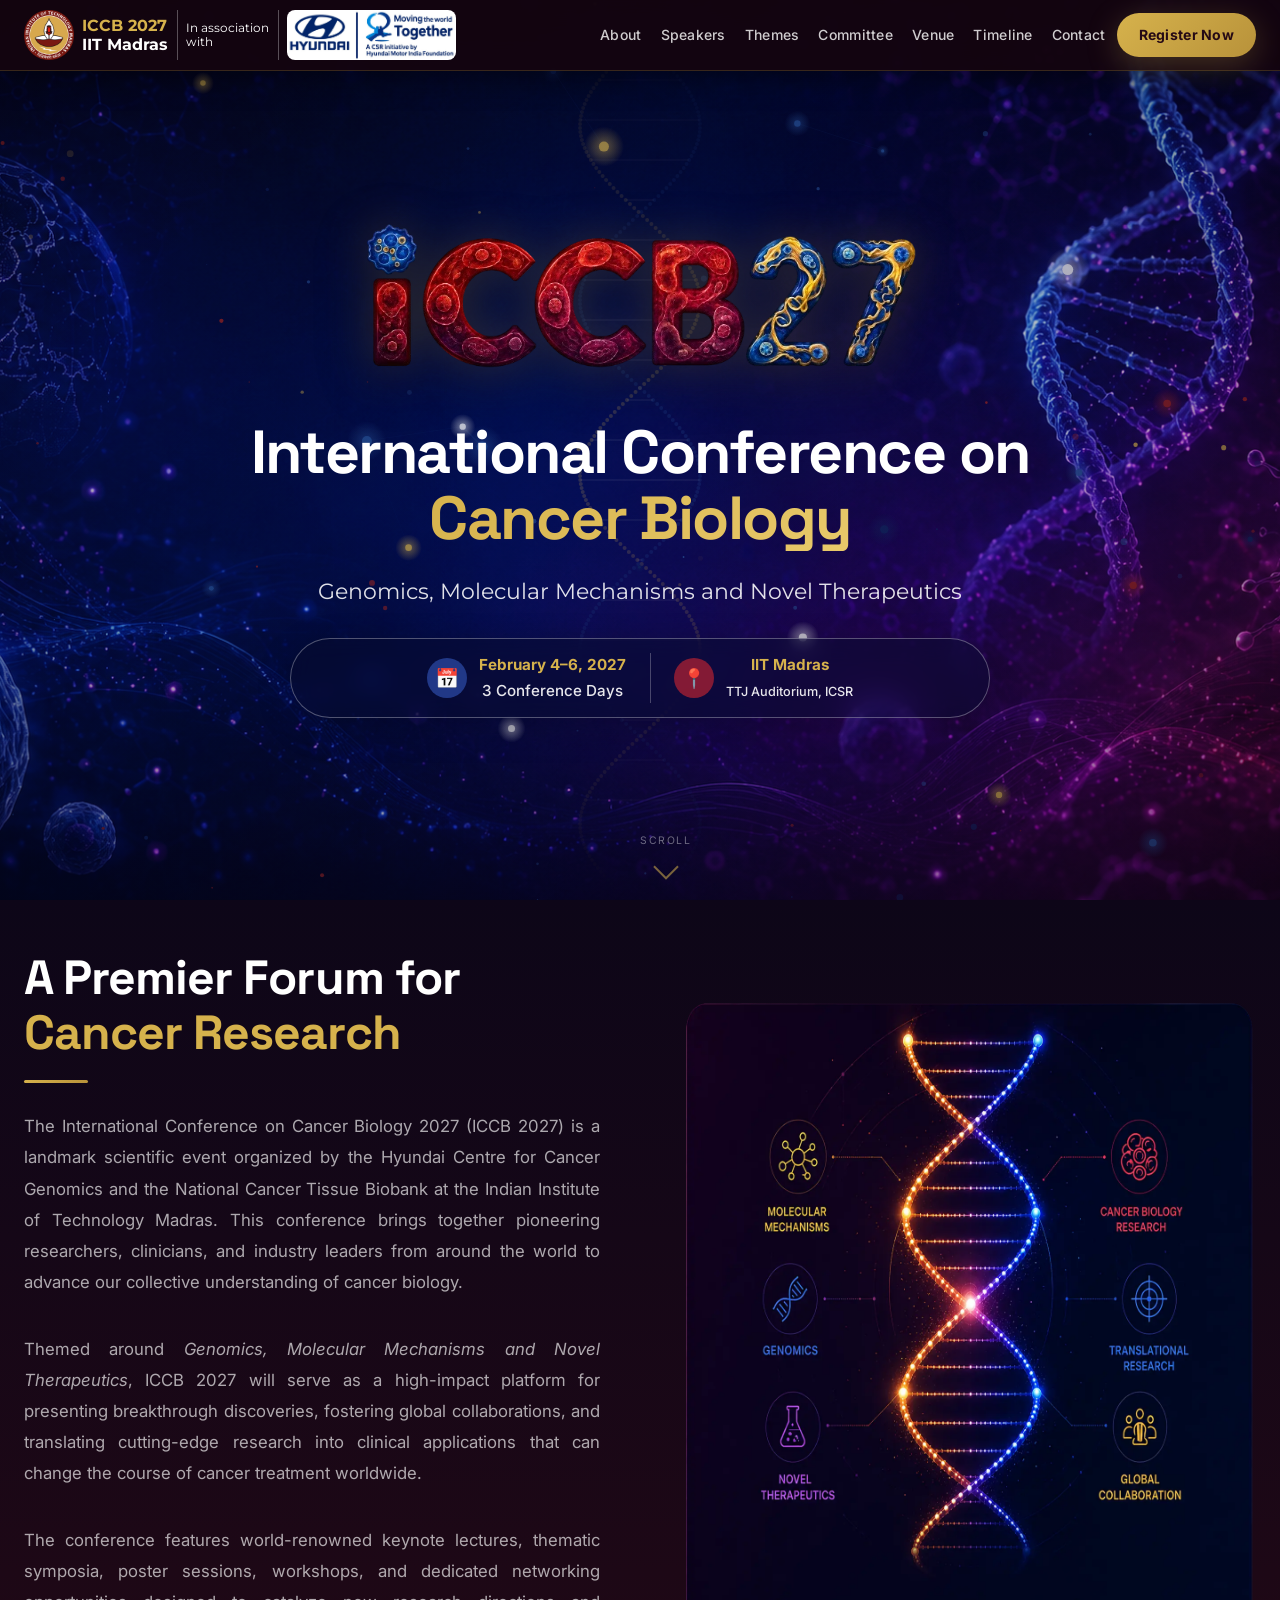
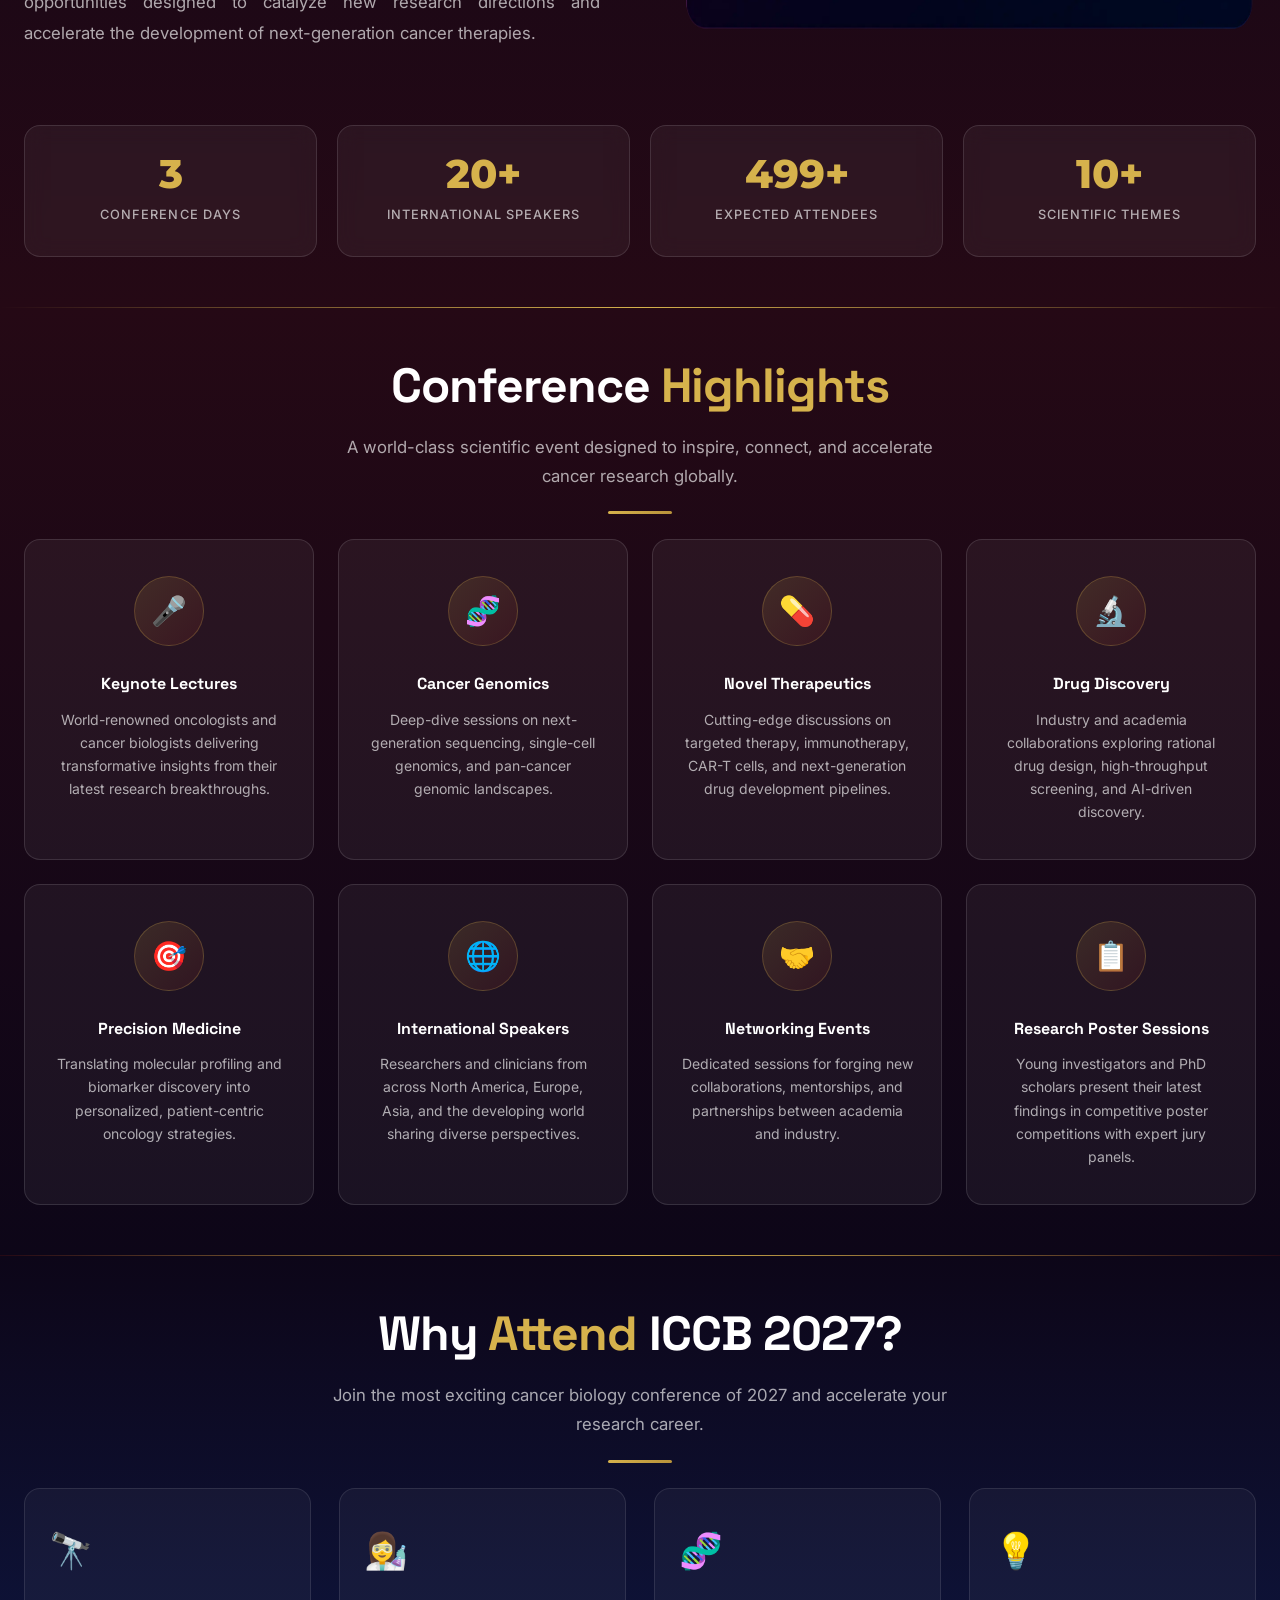
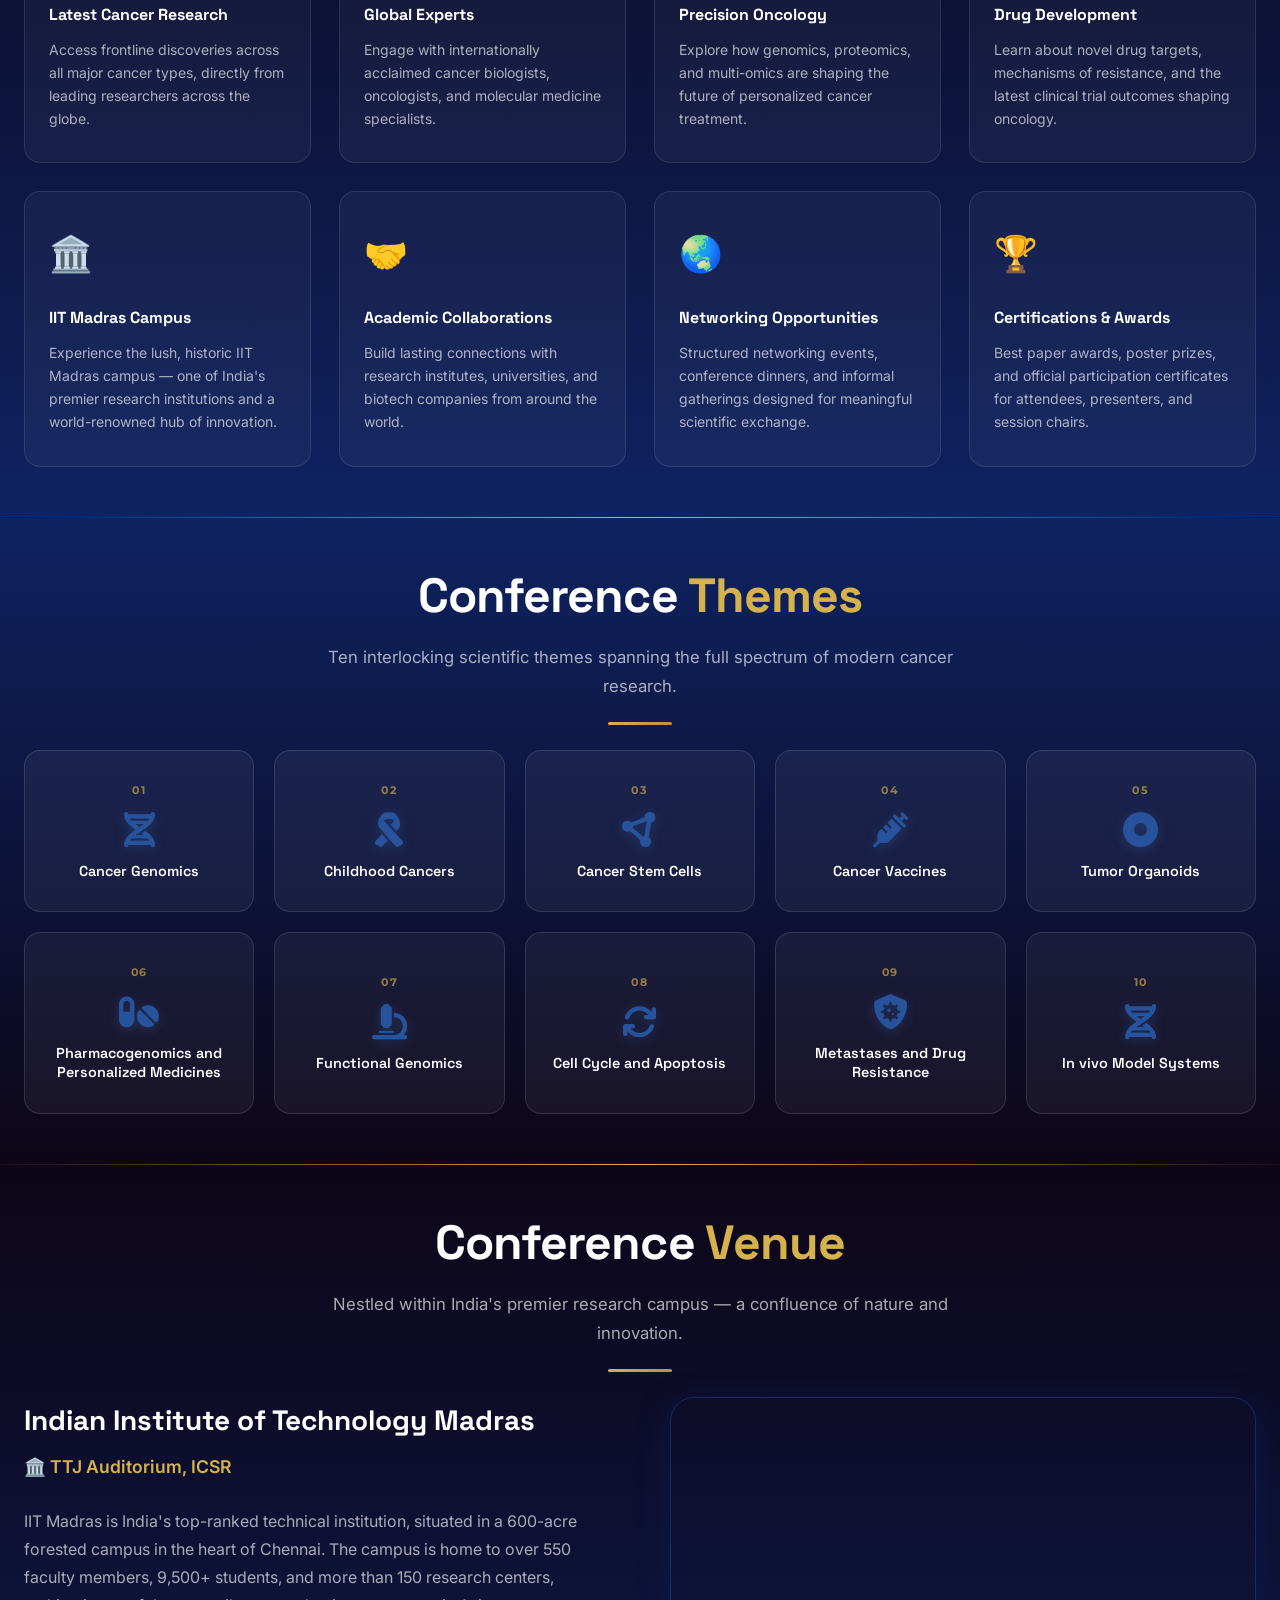
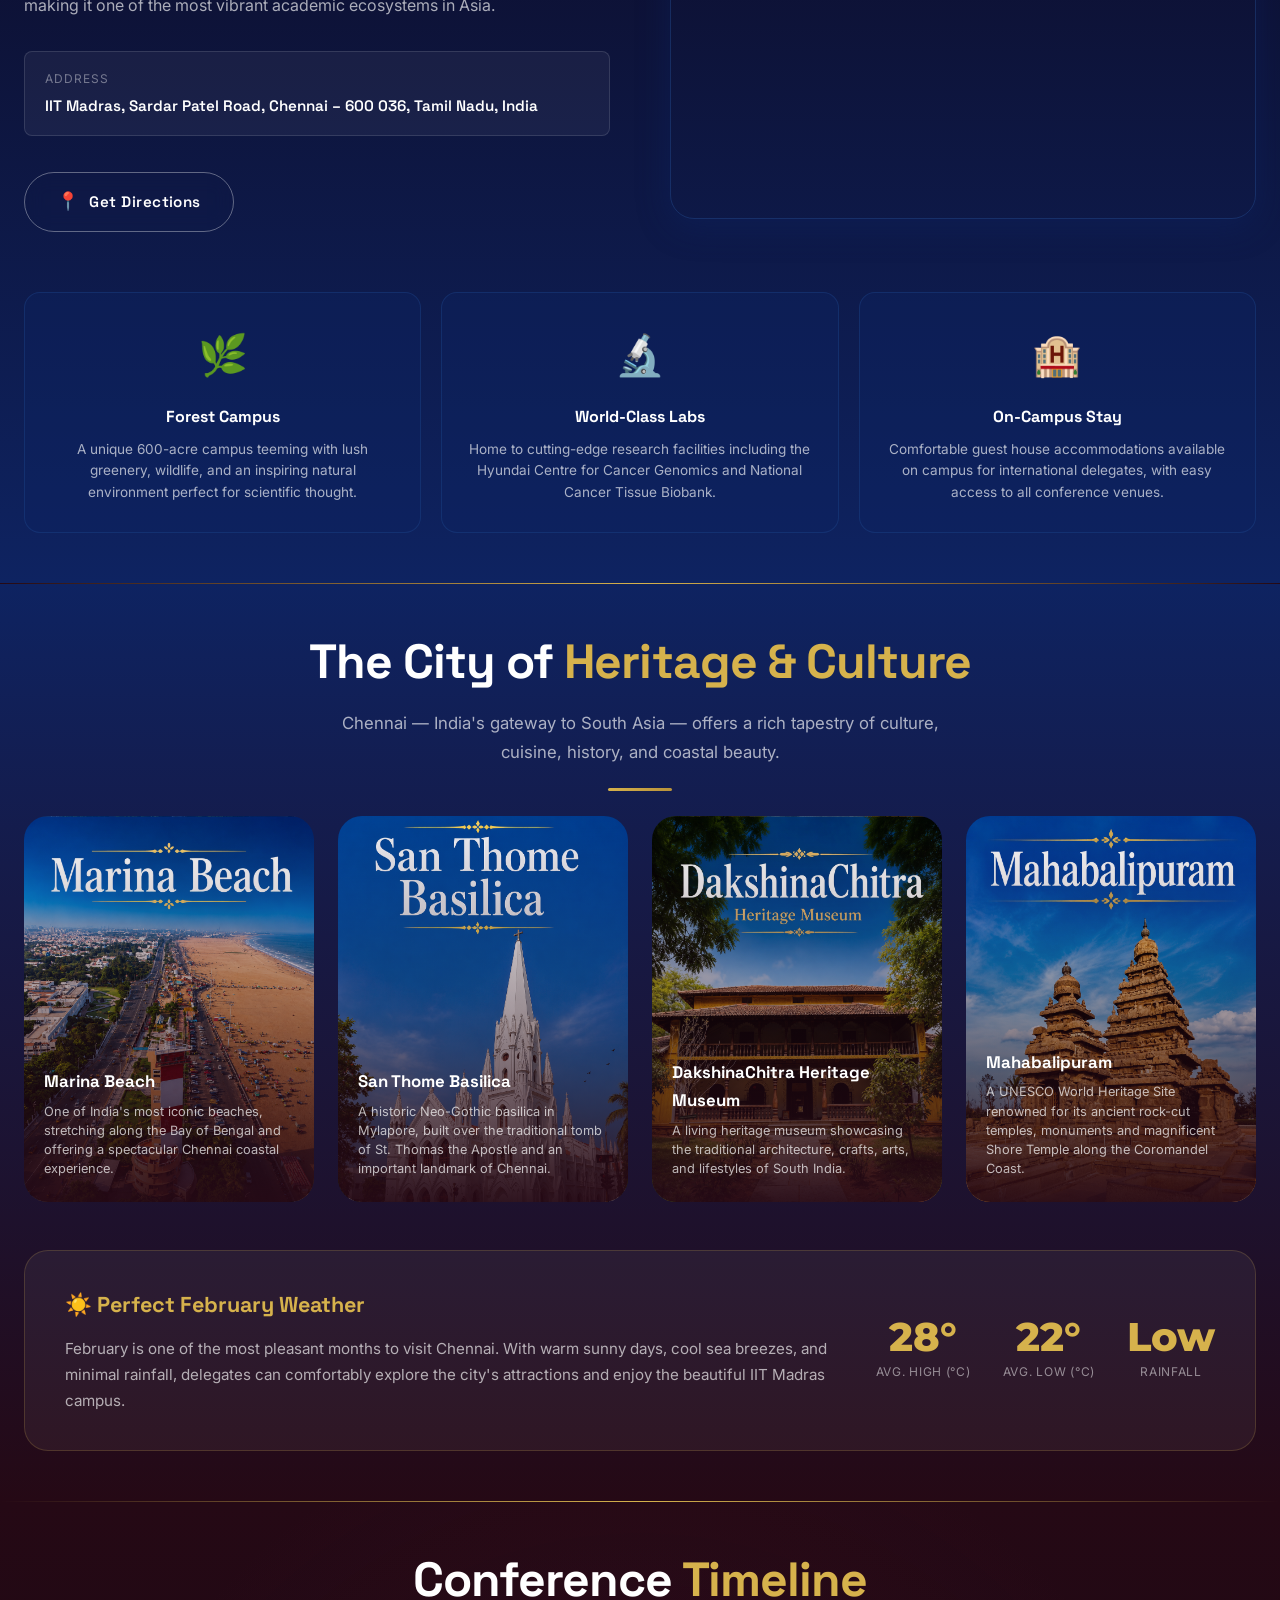
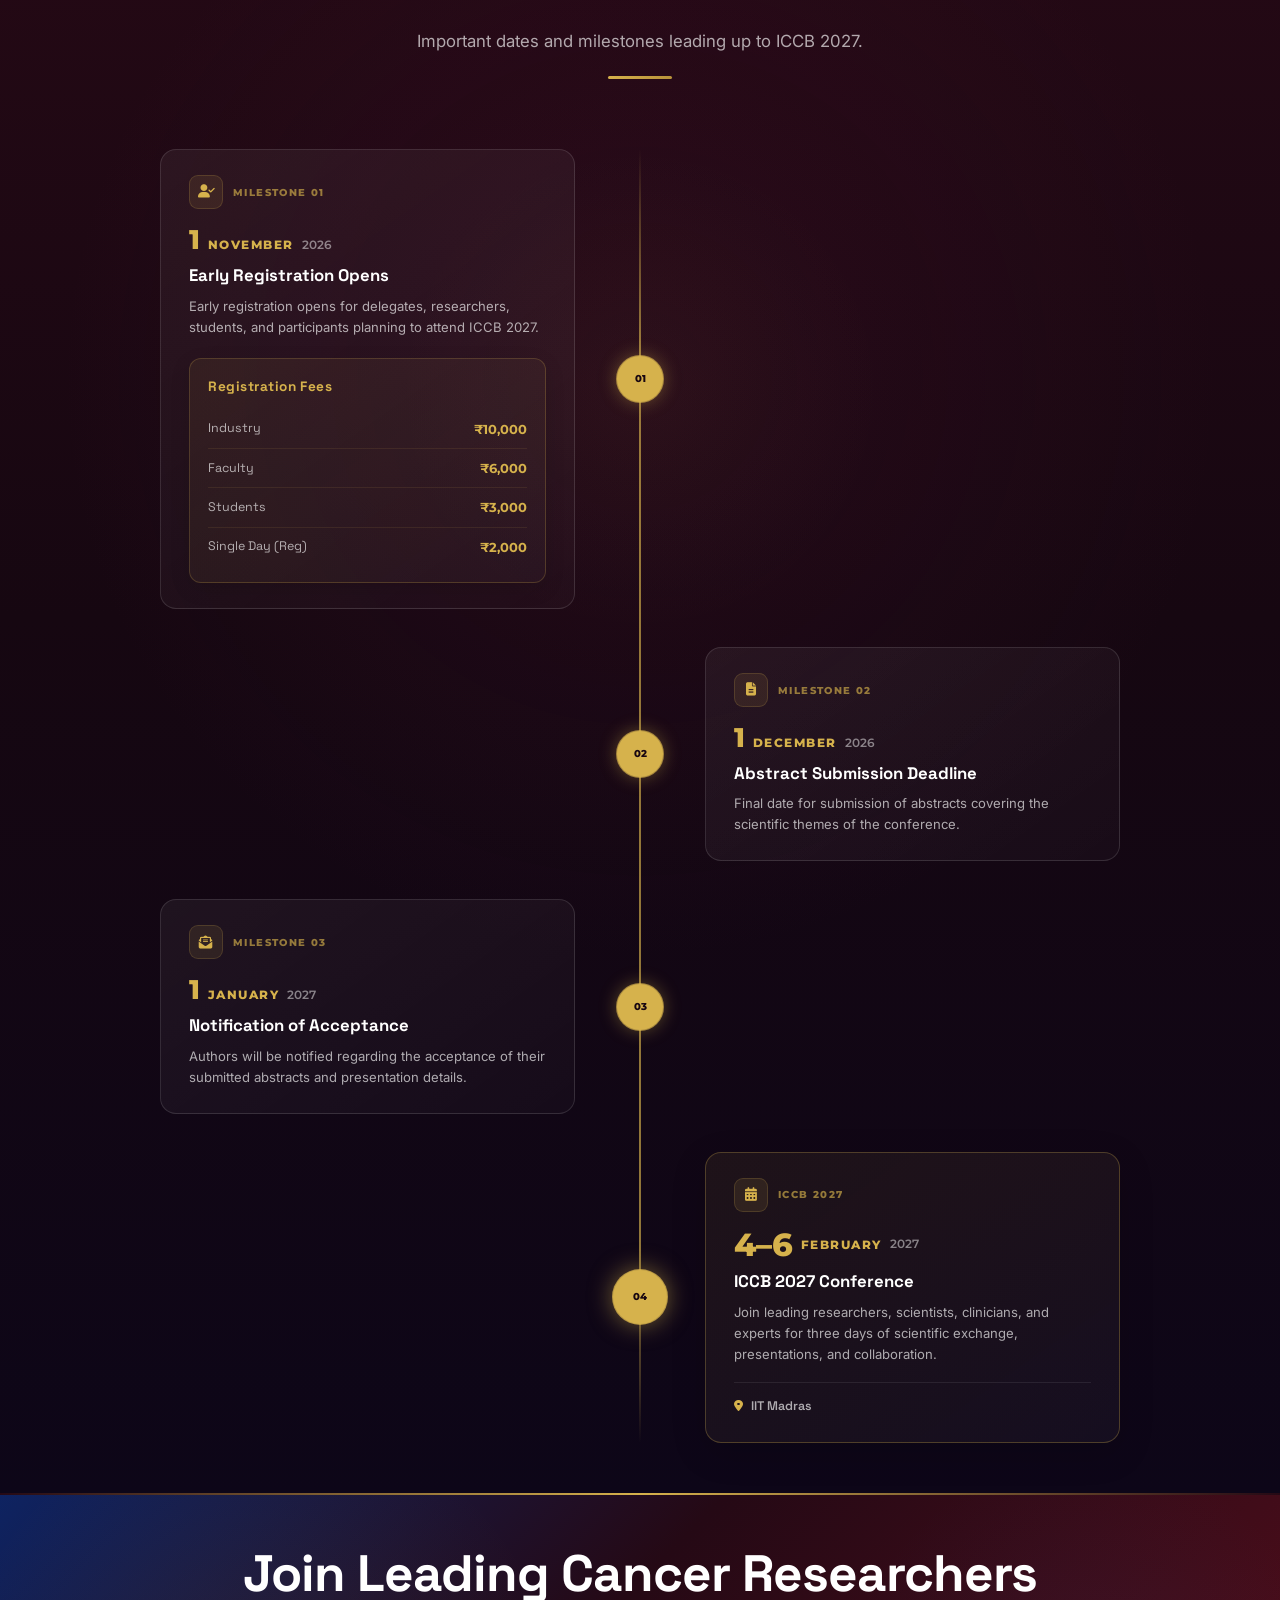
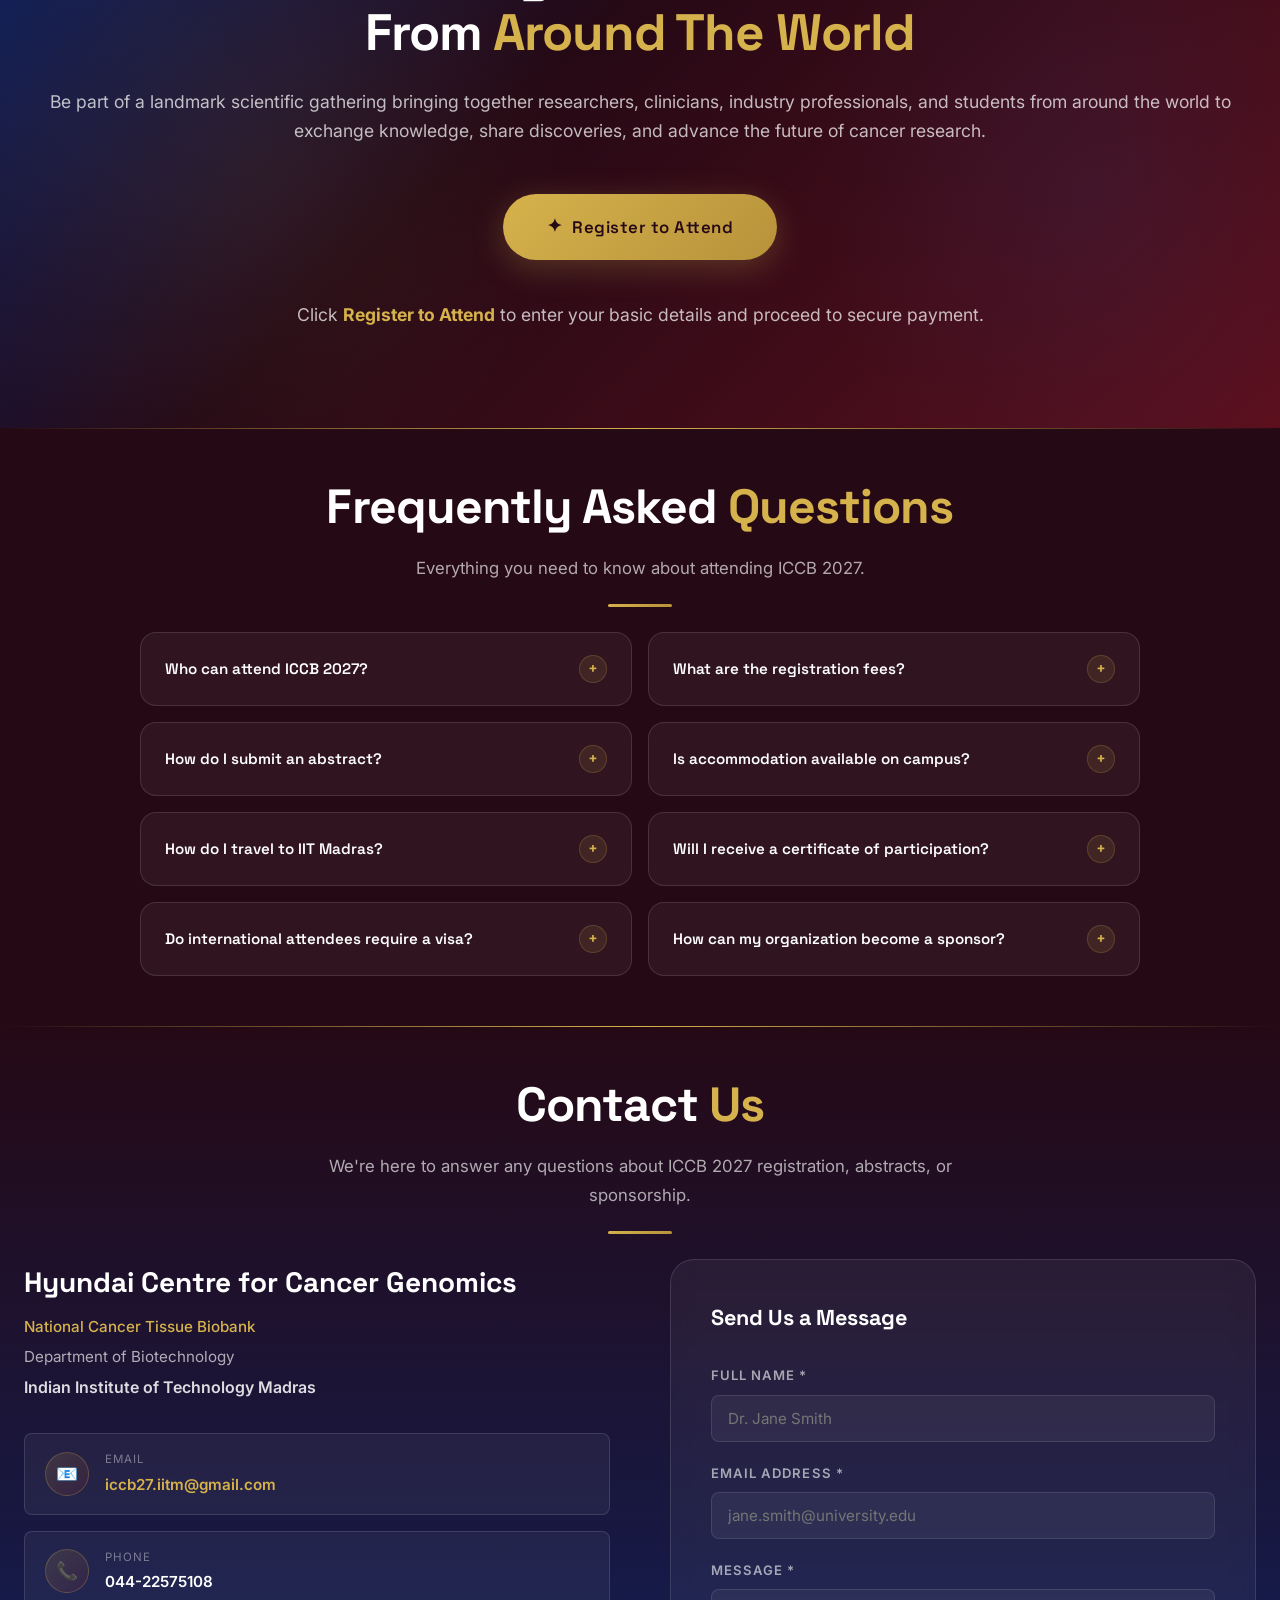
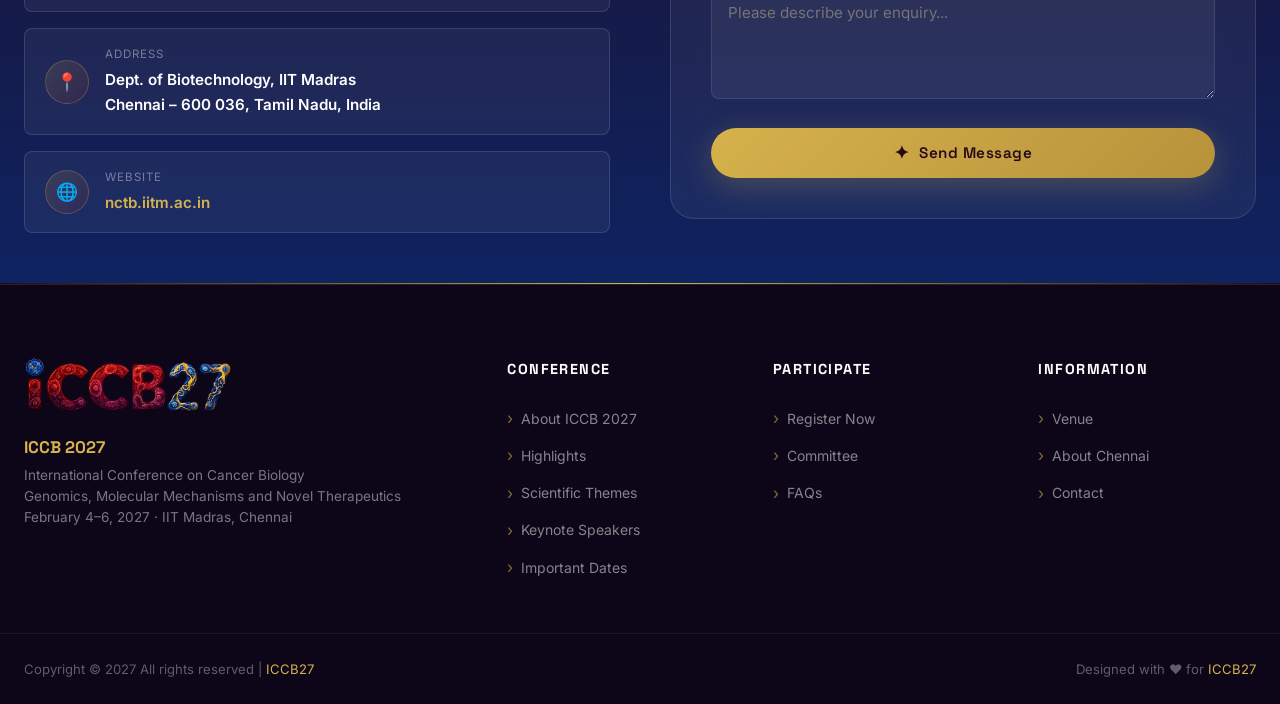
==== commit 28f91e09: "Enhance navigation and logo styles for improved responsiveness and aesthetics" ====
--- a/index.html
+++ b/index.html
@@ -37,7 +37,7 @@
   <!-- ============================================================
        NAVIGATION
        ============================================================ -->
-  <nav id="navbar" role="navigation" aria-label="Main navigation">
+  <nav id="navbar" role="navigation" aria-label="Main navigation" class="scrolled">
     <div class="nav-container">
       <!-- Logo -->
       <a href="./index.html" class="nav-logo" aria-label="ICCB 2027 Home">
@@ -51,7 +51,8 @@
           <span class="conf-subtxt">In association</span>
           <span class="conf-subtxt">with</span>
         </div>
-        <img src="assets/hyundai.jpg" alt="Hyundai Logo" />
+        <span class="nav-logo-separator" aria-hidden="true"></span>
+        <img id="hyundaiLogo" src="assets/hyundai.jpg" alt="Hyundai Logo" />
       </a>
 
       <!-- Desktop Links -->
--- a/styles.css
+++ b/styles.css
@@ -178,6 +178,10 @@
   box-shadow: 0 4px 30px rgba(0, 0, 0, 0.5);
 }
 
+#navbar #hyundaiLogo{
+  border-radius: 8px !important;
+}
+
 .nav-container {
   max-width: var(--container-max);
   margin: 0 auto;
@@ -196,7 +200,7 @@
 }
 
 .nav-logo img {
-  height: 55px;
+  height: 50px;
   width: auto;
   object-fit: contain;
   /* filter: drop-shadow(0 0 24px rgba(214,178,76,0.4)); */
@@ -228,14 +232,14 @@
 }
 
 .nav-logo-text .conf-subtxt {
-  font-size: 1rem;
+  font-size: 0.75rem;
   color: var(--text-white);
 }
 
 .nav-links {
   display: flex;
   align-items: center;
-  gap: 6px;
+  gap: 3px;
 }
 
 .nav-links a {
@@ -243,7 +247,7 @@
   font-weight: 500;
   font-size: 0.875rem;
   color: rgba(255, 255, 255, 0.8);
-  padding: 8px 14px;
+  padding: 8px;
   border-radius: var(--border-radius-sm);
   transition: all var(--transition-fast);
   letter-spacing: 0.02em;
@@ -314,7 +318,7 @@
   width: 1px;
   height: 50px;
   background: rgba(255, 255, 255, 0.3);
-  margin: 0 1px;
+  margin: 0 0.5px;
 }
 
 @media (max-width: 1200px) {
@@ -1977,8 +1981,8 @@
 }
 
 .speaker-card .avatar-sm {
-  width: 100px;
-  height: 100px;
+  width: 150px;
+  height: 150px;
   border-radius: 50%;
   margin: 0 auto 20px;
   border: 2px solid rgba(214, 178, 76, 0.3);
@@ -1999,6 +2003,14 @@
   width: 50px;
   height: 50px;
   opacity: 0.6;
+}
+
+.speaker-card .avatar-sm img {
+  width: 100%;
+  height: 100%;
+  object-fit: cover;
+  object-position: center;
+  display: block;
 }
 
 .speaker-card .s-name {
@@ -4241,4 +4253,178 @@
     width: 42px;
     height: 42px;
   }
+}
+
+/* ============================================================
+   MOBILE REFINEMENTS
+   ============================================================ */
+@media (max-width: 700px) {
+  html {
+    font-size: 15px;
+  }
+
+  :root {
+    --section-pad: 46px;
+    --section-pad-sm: 46px;
+  }
+
+  .container,
+  .nav-container {
+    padding-right: 18px;
+    padding-left: 18px;
+  }
+
+  .section-title {
+    font-size: clamp(1.7rem, 6vw, 2.15rem);
+    line-height: 1.16;
+    margin-bottom: 14px;
+  }
+
+  .section-subtitle {
+    font-size: 0.95rem;
+    line-height: 1.6;
+  }
+
+  .section-header {
+    margin-bottom: 22px;
+  }
+
+  .nav-logo img {
+    height: 38px;
+  }
+
+  .nav-logo-separator {
+    height: 34px;
+  }
+
+  #hero .hero-content {
+    padding-top: 92px;
+    padding-bottom: 48px;
+  }
+
+  #hero .hero-logo img,
+  #hero #hero-logo-svg {
+    max-width: 72vw;
+  }
+
+  #hero .hero-title {
+    font-size: clamp(1.75rem, 7.4vw, 2.35rem);
+    line-height: 1.12;
+  }
+
+  #hero .hero-subtitle {
+    font-size: 0.92rem;
+  }
+
+  .highlight-card,
+  .why-card,
+  .theme-card,
+  .speaker-card,
+  .committee-card {
+    padding: 20px 16px;
+  }
+
+  .speaker-card .avatar-sm {
+    width: 112px;
+    height: 112px;
+    margin-bottom: 16px;
+  }
+
+  .speaker-avatar {
+    width: 124px;
+    height: 124px;
+  }
+
+  .committee-avatar {
+    width: 68px;
+    height: 68px;
+    margin-bottom: 12px;
+  }
+
+  .committee-group {
+    margin-bottom: 48px;
+  }
+
+  .committee-tabs {
+    gap: 8px;
+  }
+
+  .tab-btn {
+    padding: 9px 13px;
+    font-size: 0.82rem;
+  }
+
+  .tl-content {
+    padding: 18px 16px;
+  }
+}
+
+@media (max-width: 450px) {
+  html {
+    font-size: 14px;
+  }
+
+  :root {
+    --section-pad: 40px;
+    --section-pad-sm: 40px;
+  }
+
+  .container,
+  .nav-container {
+    padding-right: 15px;
+    padding-left: 15px;
+  }
+
+  #hero .hero-content {
+    padding: 88px 15px 40px;
+  }
+
+  #hero .hero-logo img,
+  #hero #hero-logo-svg {
+    max-width: 66vw;
+  }
+
+  #hero .hero-title {
+    font-size: clamp(1.65rem, 7vw, 1.95rem);
+  }
+
+  #hero .hero-subtitle {
+    margin-top: 14px;
+    padding: 0 4px;
+  }
+
+  #hero .hero-meta {
+    margin-top: 18px;
+    padding: 6px 10px;
+  }
+
+  .themes-grid {
+    grid-template-columns: repeat(2, minmax(0, 1fr));
+    gap: 10px;
+  }
+
+  .theme-card {
+    min-height: 112px;
+    padding: 16px 10px;
+  }
+
+  .theme-icon {
+    width: 36px;
+    height: 36px;
+    font-size: 1.65rem;
+  }
+
+  .speaker-card .avatar-sm {
+    width: 96px;
+    height: 96px;
+  }
+
+  .speaker-avatar {
+    width: 108px;
+    height: 108px;
+  }
+
+  .more-speakers-note {
+    padding: 22px 16px;
+  }
 }
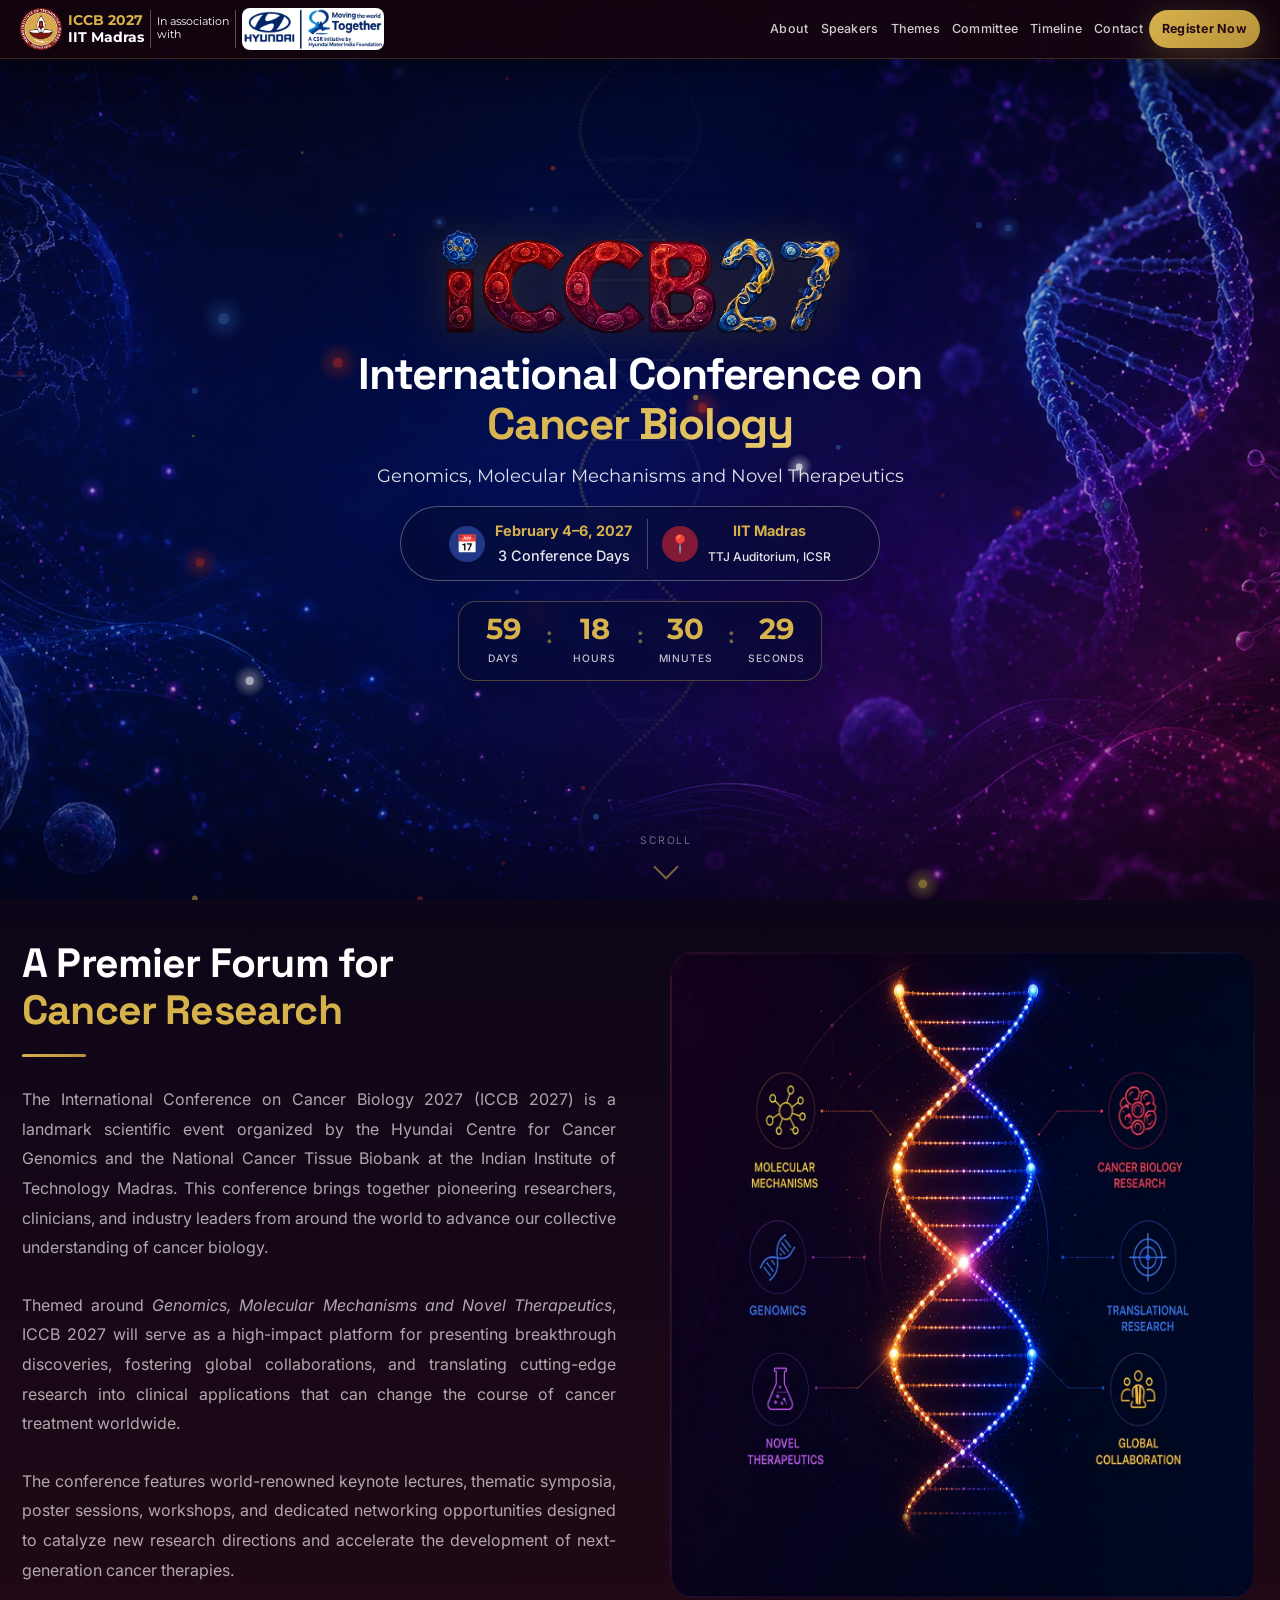
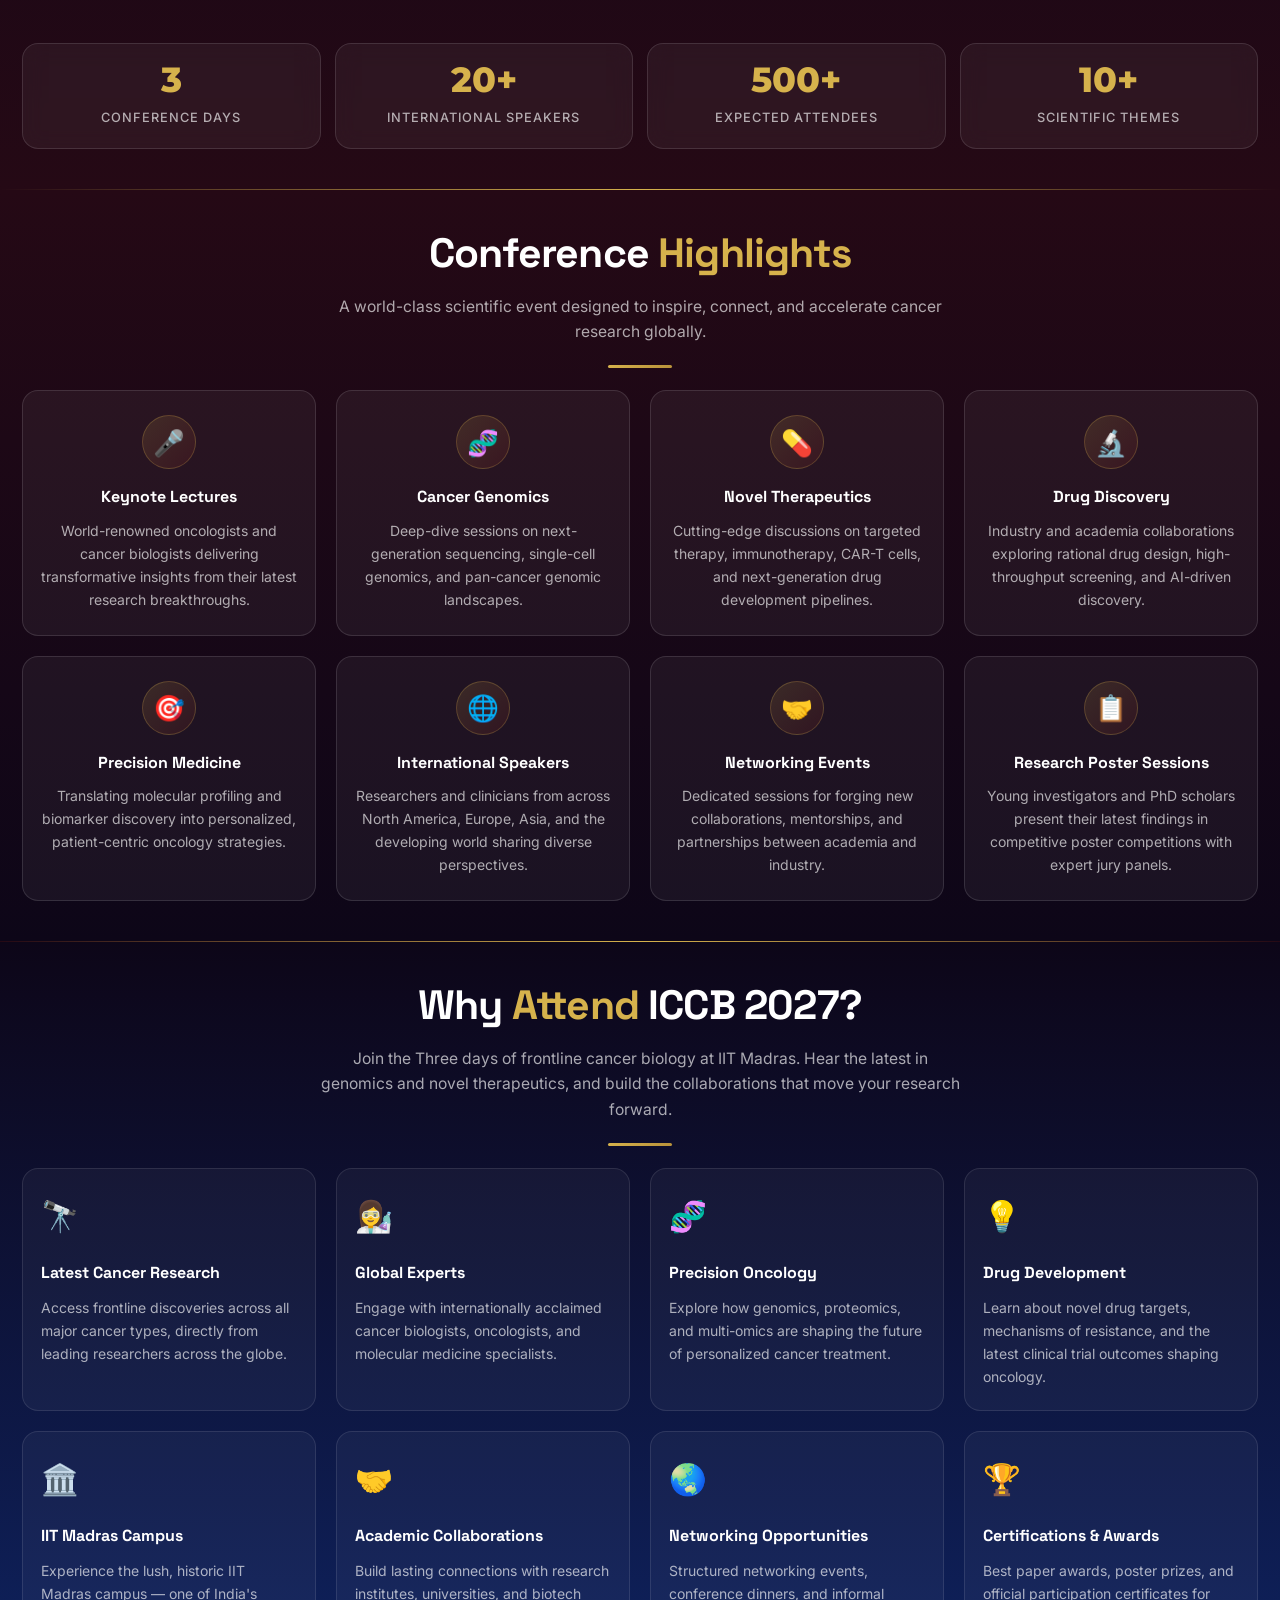
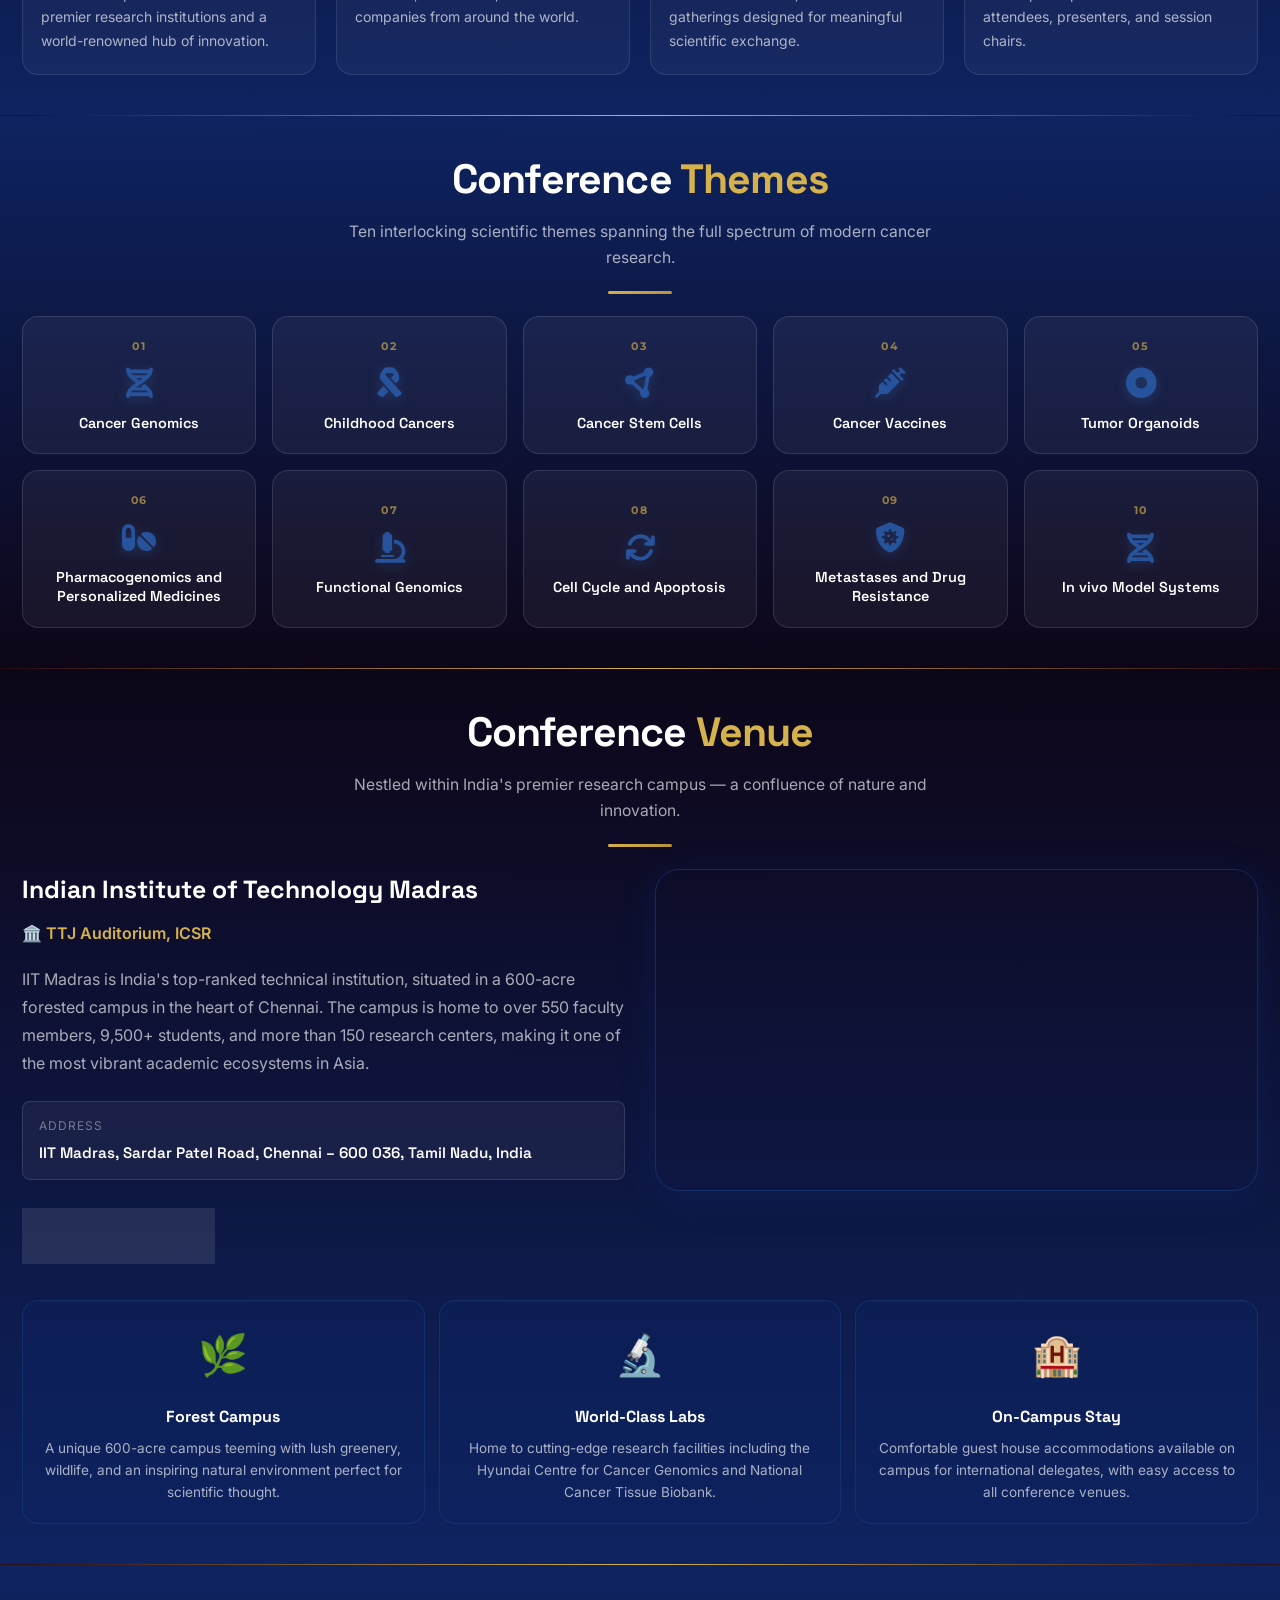
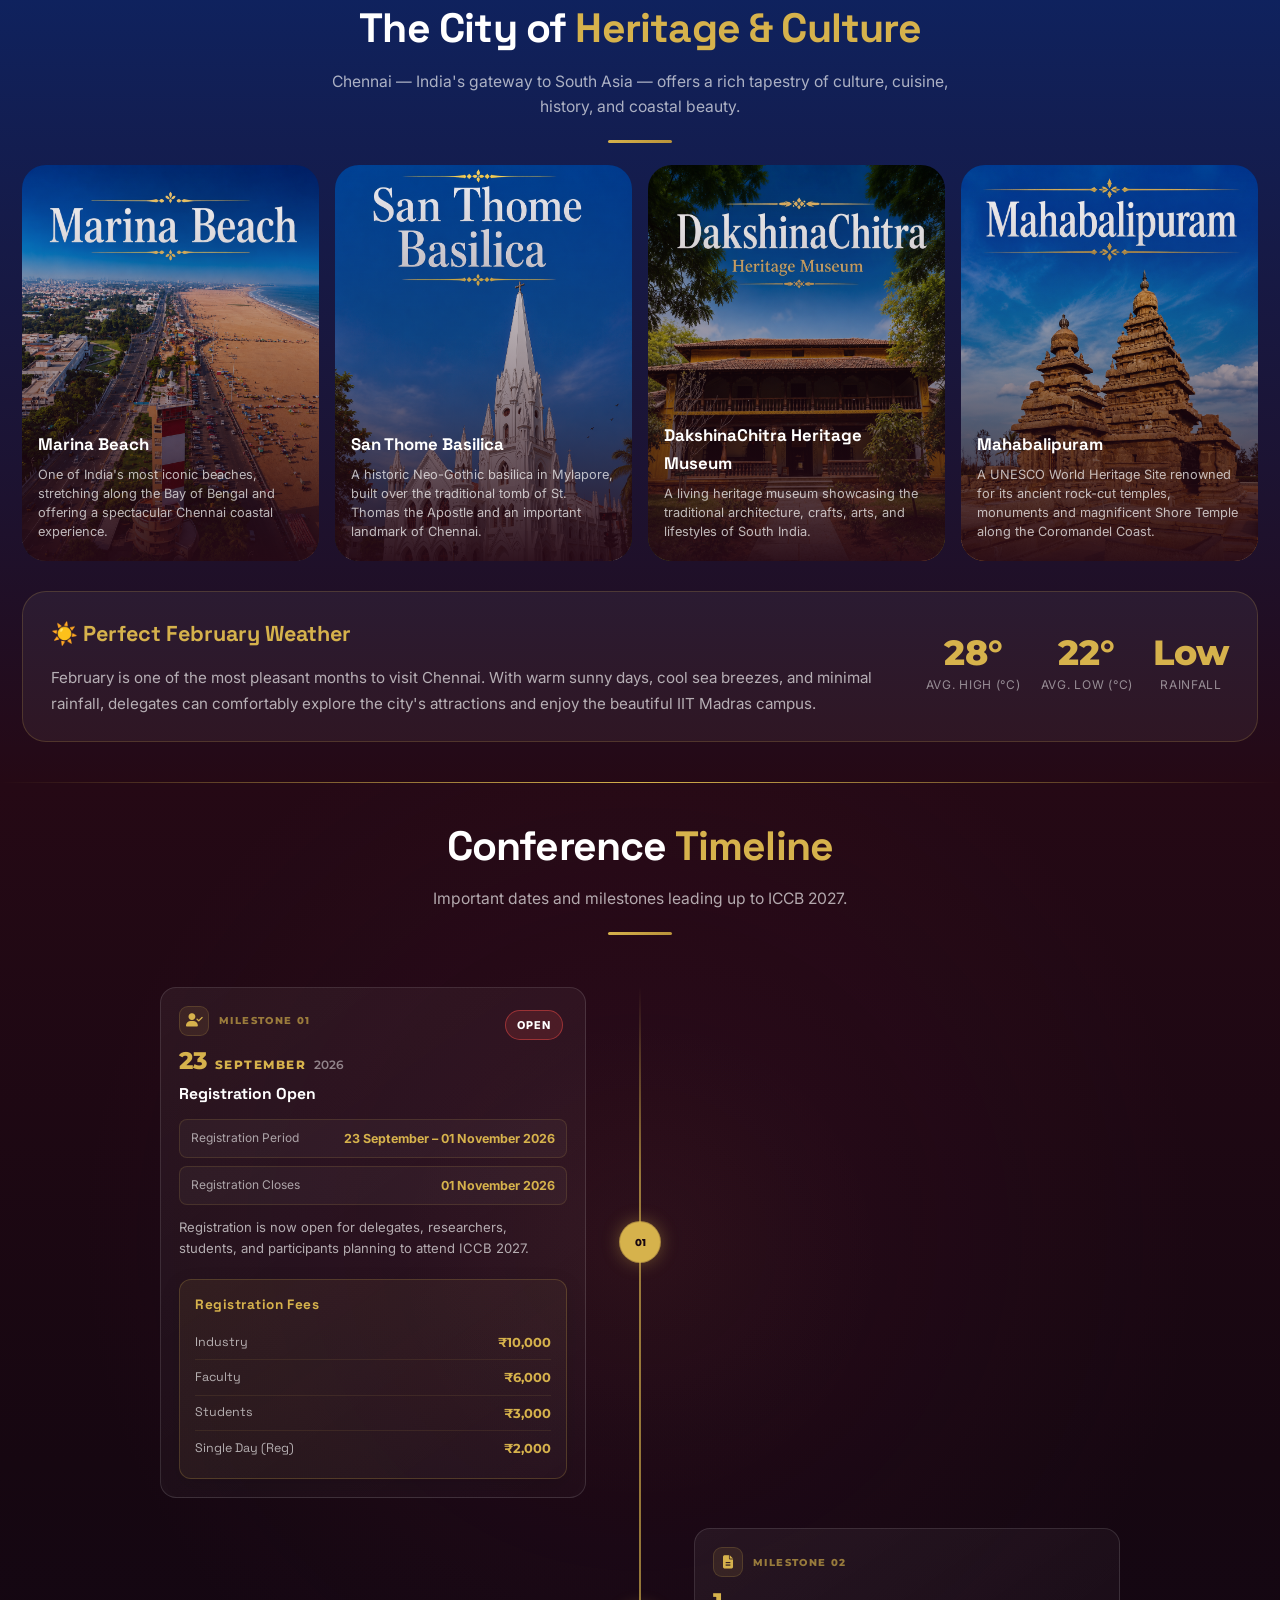
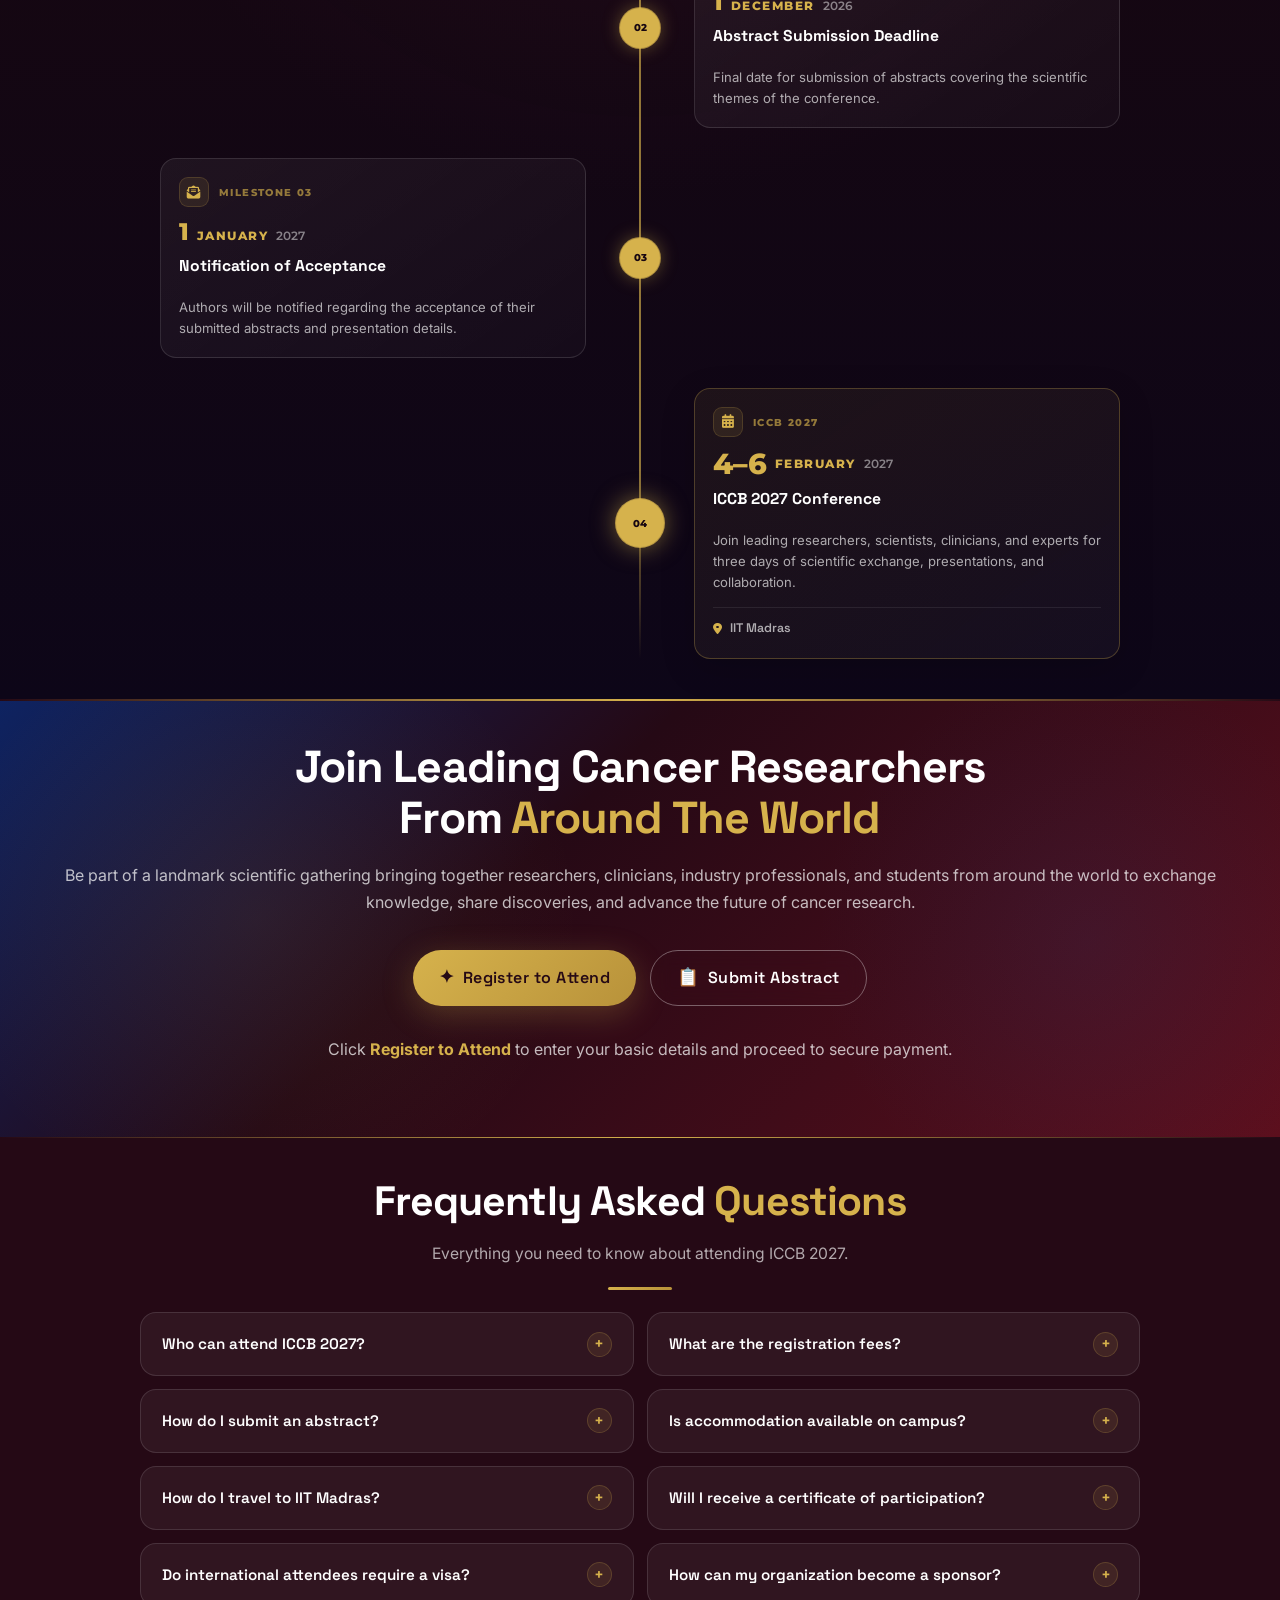
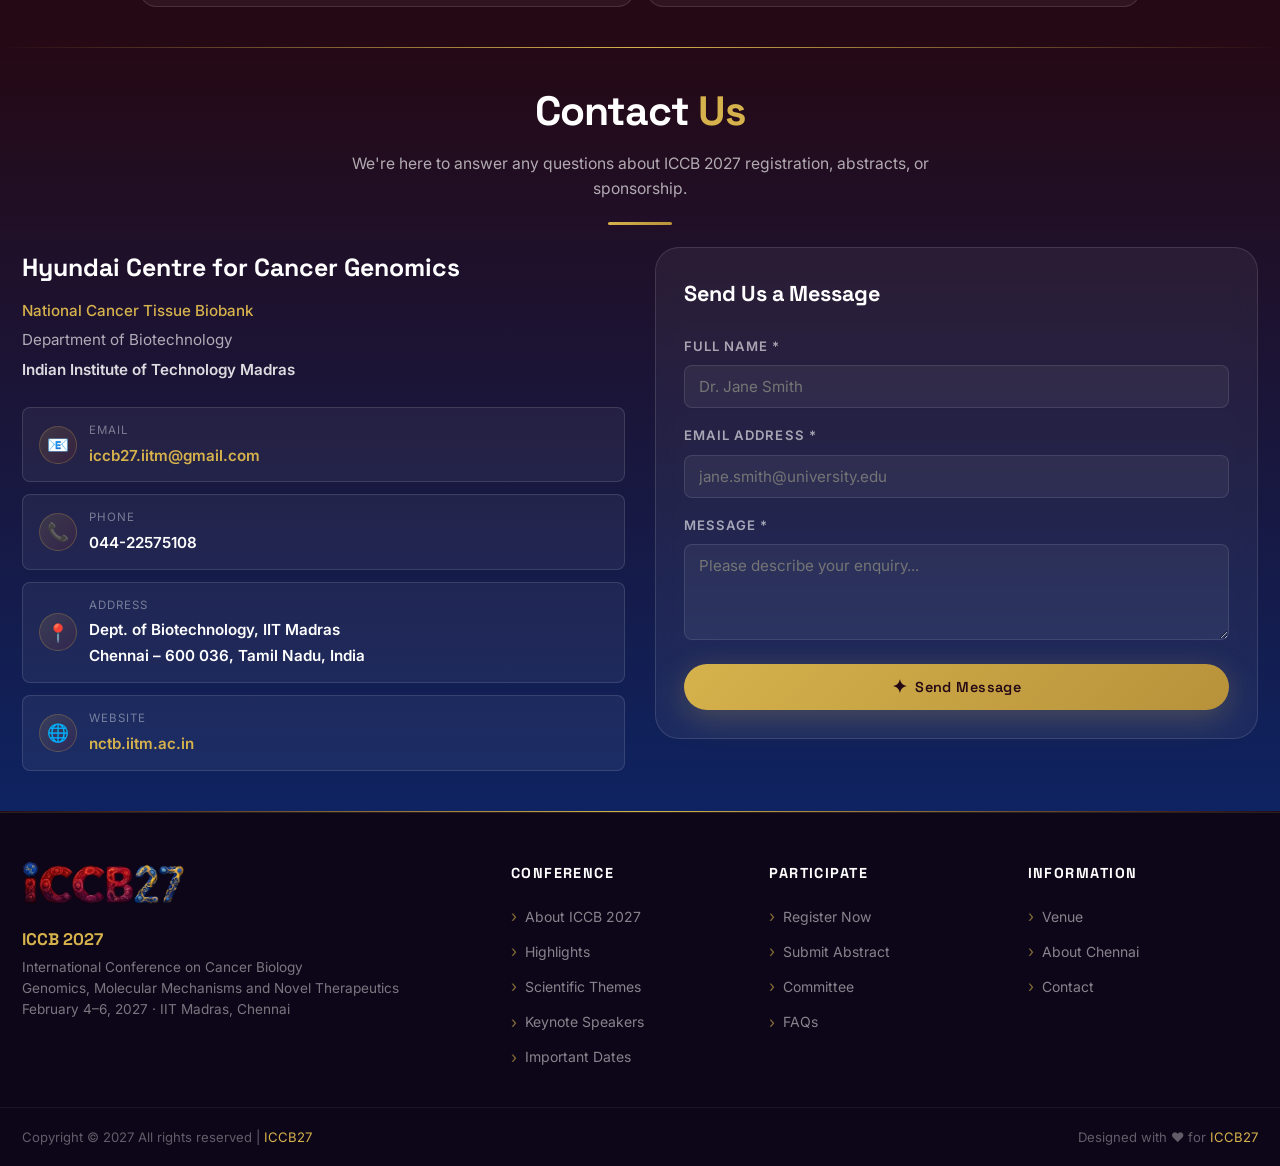
==== commit 8af4ca3d: "test design for small laptops" ====
--- a/index.html
+++ b/index.html
@@ -61,11 +61,12 @@
         <a href="./speakers.html" role="menuitem">Speakers</a>
         <a href="#themes" role="menuitem">Themes</a>
         <a href="./organizing_committee.html" role="menuitem">Committee</a>
-        <a href="#venue" role="menuitem">Venue</a>
+        <!-- <a href="#venue" role="menuitem">Venue</a> -->
         <a href="#timeline" role="menuitem">Timeline</a>
         <!-- <a href="#sponsors" role="menuitem">Sponsors</a> -->
         <a href="#contact" role="menuitem">Contact</a>
         <a href="#register" class="nav-cta" role="menuitem" id="nav-register-btn">Register Now</a>
+        <!-- <a href="#abstract" class="nav-cta-abs" role="menuitem" id="nav-abstract-btn">Register Now</a> -->
       </div>
 
       <!-- Hamburger -->
@@ -73,25 +74,23 @@
         <span></span><span></span><span></span>
       </button>
     </div>
-
-    <!-- Mobile Nav Overlay -->
-    <div class="nav-mobile" id="mobile-nav" role="menu" aria-hidden="true">
-      <a href="#about" role="menuitem">About</a>
-      <a href="#highlights" role="menuitem">Highlights</a>
-      <a href="./speakers.html" role="menuitem">Speakers</a>
-      <a href="#themes" role="menuitem">Themes</a>
-      <a href="./organizing_committee.html" role="menuitem">Committee</a>
-      <a href="#venue" role="menuitem">Venue</a>
-      <a href="#timeline" role="menuitem">Timeline</a>
-      <a href="#faq" role="menuitem">FAQ</a>
-      <a href="#contact" role="menuitem">Contact</a>
-      <a href="#register" class="mob-cta" role="menuitem">Register Now</a>
-    </div>
   </nav>
 
-  <!-- ============================================================
-       HERO SECTION
-       ============================================================ -->
+
+  <!-- Mobile Nav Overlay -->
+  <div class="nav-mobile" id="mobile-nav" role="menu" aria-hidden="true">
+    <a href="#about" role="menuitem">About</a>
+    <a href="#highlights" role="menuitem">Highlights</a>
+    <a href="./speakers.html" role="menuitem">Speakers</a>
+    <a href="#themes" role="menuitem">Themes</a>
+    <a href="./organizing_committee.html" role="menuitem">Committee</a>
+    <!-- <a href="#venue" role="menuitem">Venue</a> -->
+    <a href="#timeline" role="menuitem">Timeline</a>
+    <a href="#faq" role="menuitem">FAQ</a>
+    <a href="#contact" role="menuitem">Contact</a>
+    <a href="#register" class="mob-cta" role="menuitem">Register Now</a>
+  </div>
+
   <!-- ============================================================
      HERO SECTION
      ============================================================ -->
@@ -189,6 +188,60 @@
       </div>
 
       <!-- ========================================================
+         HERO ACTIONS
+         Hidden on the new design using CSS.
+         ======================================================== -->
+
+      <!-- <div class="hero-actions">
+        <a href="#register" class="btn btn-primary btn-lg" id="hero-register-btn">
+          <span class="btn-icon" aria-hidden="true"> ✦ </span>
+          Register Now
+        </a>
+
+        <a href="#" class="btn btn-outline btn-lg" id="hero-abstract-btn">
+          <span class="btn-icon" aria-hidden="true"> ⬇ </span>
+          Submit Abstract
+        </a>
+
+        <a href="#" class="btn btn-outline btn-lg" id="hero-brochure-btn" aria-label="Download conference brochure">
+          <span class="btn-icon" aria-hidden="true"> ⬇ </span>
+
+          Download Brochure
+        </a>
+      </div> -->
+
+      <!-- ========================================================
+     LIVE COUNTDOWN
+     ======================================================== -->
+      <div class="hero-countdown" aria-label="Countdown to ICCB 2027">
+        <div class="countdown-item">
+          <span id="countdown-days">0</span>
+          <small>Days</small>
+        </div>
+
+        <div class="countdown-separator">:</div>
+
+        <div class="countdown-item">
+          <span id="countdown-hours">0</span>
+          <small>Hours</small>
+        </div>
+
+        <div class="countdown-separator">:</div>
+
+        <div class="countdown-item">
+          <span id="countdown-minutes">0</span>
+          <small>Minutes</small>
+        </div>
+
+        <div class="countdown-separator">:</div>
+
+        <div class="countdown-item">
+          <span id="countdown-seconds">0</span>
+          <small>Seconds</small>
+        </div>
+      </div>
+
+      <!-- ========================================================
          HOST INFORMATION
          Hidden on the new hero design using CSS.
          Keeping it here prevents JS/CSS dependency issues.
@@ -203,25 +256,6 @@
 
         Department of Biotechnology, Indian Institute of Technology Madras
       </p> -->
-
-      <!-- ========================================================
-         HERO ACTIONS
-         Hidden on the new design using CSS.
-         ======================================================== --
-
-      <div class="hero-actions">
-        <a href="#register" class="btn btn-primary btn-lg" id="hero-register-btn">
-          <span class="btn-icon" aria-hidden="true"> ✦ </span>
-
-          Register Now
-        </a>
-
-        <a href="#" class="btn btn-outline btn-lg" id="hero-brochure-btn" aria-label="Download conference brochure">
-          <span class="btn-icon" aria-hidden="true"> ⬇ </span>
-
-          Download Brochure
-        </a>
-      </div> -->
     </div>
 
     <!-- ============================================================
@@ -419,7 +453,8 @@
         <!-- <span class="section-tag">Value Proposition</span> -->
         <h2 class="section-title">Why <span class="gold">Attend</span> ICCB 2027?</h2>
         <p class="section-subtitle">
-          Join the most exciting cancer biology conference of 2027 and accelerate your research career.
+          Join the Three days of frontline cancer biology at IIT Madras. Hear the latest in genomics and novel
+          therapeutics, and build the collaborations that move your research forward.
         </p>
         <div class="section-divider"></div>
       </div>
@@ -859,33 +894,52 @@
          ======================================================== -->
       <div class="timeline-container">
         <!-- ======================================================
-           01 - EARLY REGISTRATION
-           ====================================================== -->
+     01 - REGISTRATION OPEN
+     ====================================================== -->
         <div class="timeline-item reveal reveal-delay-1">
           <!-- LEFT -->
           <div class="timeline-side timeline-side-left">
             <div class="tl-content">
+
               <div class="tl-header">
                 <span class="tl-icon">
                   <i class="fa-solid fa-user-check"></i>
                 </span>
+
                 <span class="tl-step">
                   MILESTONE 01
                 </span>
               </div>
 
               <div class="tl-date">
-                <span class="tl-day">1</span>
-                <span class="tl-month">NOVEMBER</span>
+                <span class="tl-day">23</span>
+                <span class="tl-month">SEPTEMBER</span>
                 <span class="tl-year">2026</span>
               </div>
 
               <h3 class="tl-title">
-                Early Registration Opens
+                Registration Open
               </h3>
 
+              <span class="timeline-status" data-date="2026-09-23" data-before="Upcoming" data-on="Open Today"
+                data-after="Open">
+                Open
+              </span>
+
+              <!-- Registration Period -->
+              <div class="registration-period">
+                <span class="period-label">Registration Period</span>
+                <strong>23 September – 01 November 2026</strong>
+              </div>
+
+              <!-- Registration Close -->
+              <div class="registration-close">
+                <span class="period-label">Registration Closes</span>
+                <strong>01 November 2026</strong>
+              </div>
+
               <p class="tl-desc">
-                Early registration opens for delegates, researchers,
+                Registration is now open for delegates, researchers,
                 students, and participants planning to attend ICCB 2027.
               </p>
 
@@ -1216,25 +1270,29 @@
           From <span class="gold">Around The World</span>
         </h2>
         <p>
-          Be part of a landmark scientific gathering bringing together researchers, clinicians, industry professionals, and students from around the world to exchange knowledge, share discoveries, and advance the future of cancer research.
+          Be part of a landmark scientific gathering bringing together researchers, clinicians, industry professionals,
+          and students from around the world to exchange knowledge, share discoveries, and advance the future of cancer
+          research.
         </p>
 
         <div class="register-actions">
-          <a href="https://conf.code.iitm.ac.in/conf/Cancer_Biology" target="_blank" class="btn btn-primary btn-lg" id="reg-attend-btn">
+          <a href="https://conf.code.iitm.ac.in/conf/Cancer_Biology" target="_blank" class="btn btn-primary btn-lg"
+            id="reg-attend-btn">
             <span class="btn-icon">✦</span>
             Register to Attend
           </a>
           <!-- <a href="#" class="btn btn-outline btn-lg" id="reg-sponsor-btn">
             <span class="btn-icon">💼</span>
             Become a Sponsor
-          </a>
+          </a> -->
           <a href="#" class="btn btn-outline btn-lg" id="reg-abstract-btn">
             <span class="btn-icon">📋</span>
             Submit Abstract
-          </a> -->
-        </div>
-
-        <p class="register-note">Click <span class="gold"><b>Register to Attend</b></span> to enter your basic details and proceed to secure payment.</p>
+          </a>
+        </div>
+
+        <p class="register-note">Click <span class="gold"><b>Register to Attend</b></span> to enter your basic details
+          and proceed to secure payment.</p>
       </div>
     </div>
   </section>
@@ -1275,7 +1333,8 @@
           </div>
           <div class="faq-answer">
             <p>
-              Registration fees are ₹10,000 for Industry, ₹6,000 for Faculty, ₹3,000 for Students, and ₹2,000 for Single Day Registration.
+              Registration fees are ₹10,000 for Industry, ₹6,000 for Faculty, ₹3,000 for Students, and ₹2,000 for Single
+              Day Registration.
             </p>
           </div>
         </div>
@@ -1525,7 +1584,7 @@
             <h4>Participate</h4>
             <ul>
               <li><a href="#register">Register Now</a></li>
-              <!-- <li><a href="#register">Submit Abstract</a></li> -->
+              <li><a href="#register">Submit Abstract</a></li>
               <!-- <li><a href="#sponsors">Sponsorship</a></li> -->
               <li><a href="./organizing_committee.html">Committee</a></li>
               <li><a href="#faq">FAQs</a></li>
--- a/styles.css
+++ b/styles.css
@@ -64,8 +64,8 @@
   --font-numbers: "Montserrat", sans-serif;
 
   /* Spacing */
-  --section-pad: 50px;
-  --section-pad-sm: 60px;
+  --section-pad: 46px;
+  --section-pad-sm: 52px;
   --container-max: 1320px;
   --border-radius: 16px;
   --border-radius-sm: 8px;
@@ -75,6 +75,13 @@
   --transition-fast: 0.2s cubic-bezier(0.4, 0, 0.2, 1);
   --transition-med: 0.4s cubic-bezier(0.4, 0, 0.2, 1);
   --transition-slow: 0.6s cubic-bezier(0.4, 0, 0.2, 1);
+}
+
+html,
+body {
+  width: 100%;
+  max-width: 100%;
+  overflow-x: hidden;
 }
 
 /* ============================================================
@@ -99,7 +106,6 @@
   font-family: var(--font-body);
   color: var(--text-white);
   background: var(--midnight);
-  overflow-x: hidden;
   line-height: 1.7;
 }
 
@@ -147,7 +153,7 @@
    ============================================================ */
 #scroll-progress {
   position: fixed;
-  top: 75px;
+  top: 70px;
   left: 0;
   height: 3px;
   background: linear-gradient(90deg, var(--dna-gold), var(--cellular-red), var(--molecular-blue));
@@ -165,7 +171,7 @@
   left: 0;
   right: 0;
   z-index: 1000;
-  padding: 16px 0;
+  padding: 12px 0;
   transition: all var(--transition-med);
 }
 
@@ -174,22 +180,23 @@
   backdrop-filter: blur(20px);
   -webkit-backdrop-filter: blur(20px);
   border-bottom: 1px solid rgba(214, 178, 76, 0.2);
-  padding: 10px 0;
+  padding: 8px 0;
   box-shadow: 0 4px 30px rgba(0, 0, 0, 0.5);
 }
 
-#navbar #hyundaiLogo{
+#navbar #hyundaiLogo {
   border-radius: 8px !important;
 }
 
 .nav-container {
+  width: min(100%, var(--container-max));
   max-width: var(--container-max);
   margin: 0 auto;
-  padding: 0 24px;
+  padding: 0 clamp(14px, 1.8vw, 24px);
   display: flex;
   align-items: center;
   justify-content: space-between;
-  gap: 24px;
+  gap: clamp(12px, 1.6vw, 24px);
 }
 
 .nav-logo {
@@ -197,13 +204,13 @@
   align-items: center;
   gap: 8px;
   flex-shrink: 0;
+  min-width: 0;
 }
 
 .nav-logo img {
-  height: 50px;
+  height: clamp(34px, 2.6vw, 46px);
   width: auto;
   object-fit: contain;
-  /* filter: drop-shadow(0 0 24px rgba(214,178,76,0.4)); */
   transition: transform var(--transition-fast);
 }
 
@@ -247,7 +254,7 @@
   font-weight: 500;
   font-size: 0.875rem;
   color: rgba(255, 255, 255, 0.8);
-  padding: 8px;
+  padding: 7px 6px;
   border-radius: var(--border-radius-sm);
   transition: all var(--transition-fast);
   letter-spacing: 0.02em;
@@ -265,7 +272,7 @@
   background: linear-gradient(135deg, var(--dna-gold), var(--dna-gold-dark)) !important;
   color: var(--midnight) !important;
   font-weight: 700 !important;
-  padding: 10px 22px !important;
+  padding: 8px 18px !important;
   border-radius: 50px !important;
   box-shadow: var(--shadow-gold);
   transition: all var(--transition-fast) !important;
@@ -276,6 +283,20 @@
   box-shadow: var(--glow-gold) !important;
   background: rgba(214, 178, 76, 0.1) !important;
   color: var(--dna-gold) !important;
+}
+
+.nav-cta-abs:hover {
+  background: transparent;
+  color: var(--dna-gold);
+  border: 1px solid var(--dna-gold);
+  font-weight: 700;
+}
+
+.nav-cta-abs {
+  background: transparent;
+  color: var(--dna-gold);
+  border: 0.5px solid var(--dna-gold);
+  font-weight: 700;
 }
 
 .nav-hamburger {
@@ -321,81 +342,62 @@
   margin: 0 0.5px;
 }
 
-@media (max-width: 1200px) {
-  .nav-logo img {
-    height: 50px;
-    width: auto;
-  }
-}
-
-@media (max-width: 1050px) {
-  .nav-logo img {
-    height: 50px;
-    width: auto;
-  }
-}
-
-@media (max-width: 992px) {
-  .nav-logo img {
-    height: 45px;
-    width: auto;
-  }
-
-  .nav-logo-text {
-    font-weight: 700;
-    font-size: 1rem;
-  }
-}
-
 /* ============================================================
    MOBILE NAVIGATION
    ============================================================ */
 
 .nav-mobile {
   display: none;
+
   position: fixed;
-  top: 86px;
-  left: 0;
-  right: 0;
-  bottom: 0;
-  background: rgba(20, 5, 15, 0.97);
-  backdrop-filter: blur(20px);
-  z-index: 999;
+  inset: 0;
+
+  width: 100%;
+  height: 100dvh;
+  min-height: 100svh;
+
+  background: rgba(20, 5, 15, 0.985);
+  backdrop-filter: blur(22px);
+  -webkit-backdrop-filter: blur(22px);
+
+  z-index: 2000;
+
   flex-direction: column;
   align-items: center;
   justify-content: flex-start;
-  /* Better spacing for mobile */
-  padding: 25px 20px 30px;
-  /* Allow scrolling on smaller phones */
+
+  padding: 96px 20px 32px;
+
   overflow-y: auto;
+  overscroll-behavior: contain;
   -webkit-overflow-scrolling: touch;
 }
 
-.nav-mobile.open {
-  display: flex;
-}
-
-/* ------------------------------------------------------------
-   MOBILE NAV LINKS
-   ------------------------------------------------------------ */
+/* Mobile links */
 
 .nav-mobile a {
+  width: min(100%, 320px);
+
   font-family: var(--font-heading);
   font-weight: 600;
-  font-size: 1.15rem;
-  color: rgba(255, 255, 255, 0.85);
-  padding: 9px 30px;
-  margin-bottom: 8px;
+  font-size: 1.05rem;
+  line-height: 1.3;
+
+  color: rgba(255, 255, 255, 0.9);
+
+  padding: 11px 22px;
+  margin: 0 0 6px;
+
   border-radius: var(--border-radius);
   border: 1px solid transparent;
+
+  text-align: center;
+
+  flex-shrink: 0;
+
   transition: all var(--transition-fast);
-  text-align: center;
-  width: 100%;
-  max-width: 300px;
-  flex-shrink: 0;
-}
-
-/* Hover / active */
+}
+
 .nav-mobile a:hover,
 .nav-mobile a:focus {
   color: var(--dna-gold);
@@ -403,45 +405,22 @@
   background: rgba(214, 178, 76, 0.08);
 }
 
-/* ------------------------------------------------------------
-   REGISTER BUTTON
-   ------------------------------------------------------------ */
+/* Register button */
 
 .nav-mobile .mob-cta {
   background: var(--grad-gold);
   color: var(--midnight) !important;
+
   margin-top: 12px;
-  margin-bottom: 10px;
-  padding: 12px 30px;
-  flex-shrink: 0;
+  padding: 12px 28px;
+
   border: 1px solid transparent;
 }
 
-/* ------------------------------------------------------------
-   SMALL MOBILE SCREENS
-   ------------------------------------------------------------ */
-
-@media (max-height: 700px) {
-  .nav-mobile {
-    padding-top: 15px;
-    padding-bottom: 20px;
-  }
-
-  .nav-mobile a {
-    font-size: 1.05rem;
-    padding: 7px 25px;
-    margin-bottom: 4px;
-  }
-
-  .nav-mobile .mob-cta {
-    margin-top: 8px;
-  }
-}
-
-/* ============================================================
-   HERO SECTION — ICCB 2027
-   ============================================================ */
-
+
+/* ============================================================
+   HERO SECTION
+   ============================================================ */
 #hero {
   position: relative;
   min-height: 100vh;
@@ -453,17 +432,12 @@
   background: var(--grad-hero);
 }
 
-/* ============================================================
-   HERO BACKGROUND
-   ============================================================ */
-
 #hero #hero-canvas {
   position: absolute;
   inset: 0;
   width: 100%;
   height: 100%;
   opacity: 0.85;
-
   background-image: url("./assets/hero_bg1.png");
   background-size: cover;
   background-position: center center;
@@ -473,34 +447,23 @@
 #hero .hero-bg-overlay {
   position: absolute;
   inset: 0;
-
   background: radial-gradient(ellipse 70% 65% at 50% 48%,
       rgba(5, 18, 65, 0.05) 0%,
       rgba(3, 8, 35, 0.18) 55%,
       rgba(2, 4, 20, 0.42) 100%);
-
   pointer-events: none;
 }
-
-/* ============================================================
-   HERO CONTENT
-   ============================================================ */
 
 #hero .hero-content {
   position: relative;
   z-index: 10;
-
   width: min(1250px, 92%);
   margin: 0 auto;
-
-  padding: 105px 20px 55px;
-
+  padding: 88px 20px 48px;
   text-align: center;
-
   display: flex;
   flex-direction: column;
   align-items: center;
-
   gap: 0;
 }
 
@@ -509,8 +472,6 @@
    ============================================================ */
 
 #hero .hero-logo {
-  margin-bottom: 18px;
-
   display: flex;
   align-items: center;
   justify-content: center;
@@ -523,7 +484,7 @@
   display: block;
 
   width: auto;
-  height: 150px;
+  height: 136px;
 
   object-fit: contain;
 
@@ -534,7 +495,7 @@
 
 #hero #hero-logo-svg {
   width: auto !important;
-  height: 190px !important;
+  height: 174px !important;
 }
 
 /* ============================================================
@@ -547,7 +508,7 @@
   font-family: var(--font-heading);
   font-weight: 700;
 
-  font-size: clamp(2.6rem, 4.3vw, 4.4rem);
+  font-size: clamp(2.5rem, 4vw, 4rem);
   line-height: 1.08;
   letter-spacing: -0.025em;
 
@@ -565,7 +526,7 @@
 
   transform: translateY(30px);
 
-  padding-bottom: 25px;
+  padding-bottom: 20px;
 
   animation: fadeUp 0.8s ease forwards;
 }
@@ -605,12 +566,12 @@
 #hero .hero-subtitle {
   max-width: 900px;
 
-  margin: 24px 0 0;
+  margin: 14px 0 0;
 
   font-family: var(--font-numbers);
   font-weight: 400;
 
-  font-size: clamp(1.1rem, 1.7vw, 1.55rem);
+  font-size: clamp(1.05rem, 1.55vw, 1.4rem);
   line-height: 1.5;
 
   color: rgba(255, 255, 255, 0.88);
@@ -634,9 +595,10 @@
   align-items: center;
   justify-content: center;
 
-  min-width: 720px;
-
-  margin-top: 30px;
+  width: min(100%, 500px);
+  min-width: 0;
+
+  margin-top: 16px;
   margin-bottom: 0;
 
   padding: 5px 0;
@@ -665,9 +627,9 @@
   display: flex;
   align-items: center;
 
-  gap: 12px;
-
-  padding: 8px 24px;
+  gap: 10px;
+
+  padding: 7px 18px;
 
   background: transparent;
   border: none;
@@ -681,8 +643,8 @@
    ============================================================ */
 
 #hero .hero-meta-item .icon {
-  width: 40px;
-  height: 40px;
+  width: 36px;
+  height: 36px;
 
   flex-shrink: 0;
 
@@ -694,7 +656,7 @@
 
   background: rgba(37, 63, 145, 0.9);
 
-  font-size: 1.2rem;
+  font-size: 1.1rem;
 }
 
 #hero .hero-meta-item:last-child .icon {
@@ -707,7 +669,7 @@
 
 #hero .hero-meta-item .text {
   font-family: var(--font-body);
-  font-size: 0.95rem;
+  font-size: 0.9rem;
   font-weight: 500;
   color: rgba(255, 255, 255, 0.9);
   white-space: nowrap;
@@ -755,8 +717,48 @@
    HIDE HERO CTA
    ============================================================ */
 
+/* ============================================================
+   HERO ACTION BUTTONS
+   ============================================================ */
+
 #hero .hero-actions {
-  display: none;
+  display: flex;
+  justify-content: center;
+  align-items: center;
+  gap: 12px;
+  margin-top: 18px;
+  animation: fadeInDown 0.8s ease both;
+  animation-delay: 0.15s;
+}
+
+#hero .hero-actions .btn {
+  min-width: 148px;
+  padding: 10px 20px;
+  text-align: center;
+  white-space: nowrap;
+}
+
+/* Primary - Register */
+#hero .hero-actions .btn-primary {
+  background: linear-gradient(135deg,
+      var(--dna-gold),
+      var(--dna-gold-dark));
+
+  color: var(--midnight);
+  font-weight: 700;
+}
+
+/* Secondary - Submit Abstract */
+#hero .hero-actions .btn-outline {
+  background: transparent;
+  color: var(--dna-gold);
+  border: 1px solid var(--dna-gold);
+  font-weight: 700;
+}
+
+#hero .hero-actions .btn-outline:hover {
+  background: rgba(214, 178, 76, 0.12);
+  transform: translateY(-2px);
 }
 
 /* ============================================================
@@ -810,29 +812,40 @@
 @media (min-width: 1400px) {
   #hero .hero-content {
     width: 1300px;
-    padding-top: 90px;
+    padding-top: 46px;
+    padding-bottom: 18px;
   }
 
   #hero .hero-logo img {
-    height: 150px;
+    height: 132px;
   }
 
   #hero #hero-logo-svg {
-    height: 210px !important;
+    height: 174px !important;
   }
 
   #hero .hero-title {
-    font-size: 3.5rem;
+    font-size: 3.25rem;
+  }
+
+  #hero .line1 {
+    transform: translateY(18px);
+    padding-bottom: 12px;
   }
 
   #hero .hero-subtitle {
     max-width: 950px;
-    font-size: 1.55rem;
+    font-size: 1.3rem;
   }
 
   #hero .hero-meta {
     min-width: 500px;
   }
+
+  #hero .hero-countdown {
+    margin-top: 16px;
+    padding: clamp(10px, 1vw, 16px);
+  }
 }
 
 /* ============================================================
@@ -841,23 +854,40 @@
 
 @media (min-width: 1024px) and (max-width: 1399px) {
   #hero .hero-content {
-    padding-top: 95px;
+    padding-top: clamp(40px, 3.5vw, 52px);
+    padding-bottom: 36px;
   }
 
   #hero .hero-logo img {
-    height: 150px;
+    height: clamp(94px, 8.5vw, 116px);
   }
 
   #hero #hero-logo-svg {
-    height: 175px !important;
+    height: clamp(116px, 10vw, 138px) !important;
   }
 
   #hero .hero-title {
-    font-size: 3.8rem;
+    font-size: clamp(2.35rem, 3.45vw, 3.05rem);
+  }
+
+  #hero .line1 {
+    transform: translateY(14px);
+    padding-bottom: 12px;
+  }
+
+  #hero .hero-subtitle {
+    max-width: 760px;
+    font-size: clamp(1rem, 1.4vw, 1.2rem);
   }
 
   #hero .hero-meta {
-    min-width: 700px;
+    width: min(100%, 480px);
+    min-width: 0;
+  }
+
+  #hero .hero-meta-item {
+    padding-right: 15px;
+    padding-left: 15px;
   }
 }
 
@@ -872,149 +902,101 @@
   }
 
   #hero .hero-content {
-    width: 94%;
-    padding-top: 110px;
-    padding-bottom: 70px;
+    width: min(94%, 960px);
+    padding: 86px 18px 42px;
   }
 
   #hero .hero-logo img {
-    height: 135px;
+    height: 104px;
   }
 
   #hero #hero-logo-svg {
-    height: 145px !important;
+    height: 124px !important;
   }
 
   #hero .hero-title {
-    font-size: clamp(2.4rem, 6vw, 3.5rem);
+    font-size: clamp(2.1rem, 4.5vw, 2.8rem);
+  }
+
+  #hero .line1 {
+    transform: translateY(10px);
+    padding-bottom: 11px;
   }
 
   #hero .hero-subtitle {
     max-width: 750px;
-    font-size: 1.15rem;
+    font-size: 0.98rem;
   }
 
   #hero .hero-meta {
-    min-width: 650px;
-  }
-}
-
-/* ============================================================
-   MOBILE — 700px and below
-   ============================================================ */
-
-@media (max-width: 700px) {
-  #hero {
-    min-height: 100svh;
-    height: auto;
-  }
-
-  #hero #hero-canvas {
-    background-position: center center;
-  }
-
-  #hero .hero-content {
-    width: 100%;
-    padding: 100px 16px 65px;
-  }
-
-  /* Logo */
-
-  #hero .hero-logo {
-    margin-bottom: 15px;
-  }
-
-  #hero .hero-logo img {
-    width: 300px;
-    max-width: 82vw;
-    height: auto;
-  }
-
-  #hero #hero-logo-svg {
-    width: 300px !important;
-    max-width: 82vw;
-    height: auto !important;
-  }
-
-  /* Title */
-
-  #hero .hero-title {
-    font-size: clamp(2rem, 9vw, 2.8rem);
-    line-height: 1.08;
-  }
-
-  #hero .typing-wrapper {
-    margin-top: 3px;
-  }
-
-  /* Subtitle */
-
-  #hero .hero-subtitle {
-    margin-top: 18px;
-    padding: 0 8px;
-
-    font-size: 0.98rem;
-    line-height: 1.5;
-  }
-
-  /* Meta */
-
-  #hero .hero-meta {
-    width: calc(100% - 20px);
+    width: min(100%, 480px);
     min-width: 0;
-
-    margin-top: 25px;
-    padding: 8px 12px;
-
-    flex-direction: column;
-
-    border-radius: 28px;
+    flex-wrap: wrap;
   }
 
   #hero .hero-meta-item {
-    width: 100%;
-
-    padding: 9px 5px;
-
-    justify-content: flex-start;
-  }
-
-  #hero .hero-meta-item+.hero-meta-item::before {
-    display: none;
-  }
-
-  #hero .hero-meta-item .text {
-    font-size: 0.85rem;
-    white-space: normal;
-    text-align: left;
-    flex-direction: column;
-    align-items: flex-start;
-    gap: 2px;
-  }
-
-  #hero .hero-meta-item .icon {
-    width: 35px;
-    height: 35px;
-
-    font-size: 1rem;
-  }
-
-  #hero .hero-meta-item .text span,
-  #hero .hero-meta-item .text small {
-    color: rgba(255, 255, 255, 0.85);
-    font-size: 0.85rem;
-  }
-
-  #hero .hero-meta-item .text small {
-    font-size: 0.78rem;
-    color: rgba(255, 255, 255, 0.7);
-  }
-
-  /* Scroll */
-
-  #hero .hero-scroll-hint {
-    display: none;
-  }
+    padding-right: 14px;
+    padding-left: 14px;
+  }
+}
+
+/* ============================================================
+   LIVE COUNTDOWN
+   ============================================================ */
+
+#hero .hero-countdown {
+  display: flex;
+  align-items: center;
+  justify-content: center;
+  gap: clamp(8px, 1vw, 10px);
+  margin: 20px auto 0;
+  padding: clamp(10px, 1vw, 24px);
+  padding: clamp(10px, 1.vw, 24px);
+  border: 1px solid rgba(214, 178, 76, 0.35);
+  border-radius: 18px;
+  background: rgba(5, 10, 45, 0.55);
+  backdrop-filter: blur(12px);
+  -webkit-backdrop-filter: blur(12px);
+  box-shadow: 0 8px 30px rgba(0, 0, 0, 0.25);
+  animation: fadeInUp 0.9s ease both;
+  animation-delay: 0.7s;
+}
+
+#hero .countdown-item {
+  min-width: clamp(48px, 5vw, 70px);
+
+  display: flex;
+  flex-direction: column;
+  align-items: center;
+  justify-content: center;
+}
+
+#hero .countdown-item span {
+  font-family: var(--font-numbers);
+  font-size: clamp(1.2rem, 2.3vw, 1.8rem);
+  font-weight: 700;
+  line-height: 1;
+
+  color: var(--dna-gold);
+}
+
+#hero .countdown-item small {
+  margin-top: 6px;
+
+  font-size: clamp(0.54rem, 0.8vw, 0.68rem);
+  font-weight: 500;
+
+  text-transform: uppercase;
+  letter-spacing: 0.08em;
+
+  color: rgba(255, 255, 255, 0.75);
+}
+
+#hero .countdown-separator {
+  color: rgba(214, 178, 76, 0.55);
+  font-size: clamp(1.05rem, 1.8vw, 1.5rem);
+  font-weight: 700;
+  margin-top: -10px;
 }
 
 
@@ -1024,12 +1006,12 @@
 .btn {
   display: inline-flex;
   align-items: center;
-  gap: 10px;
+  gap: 8px;
   font-family: var(--font-heading);
   font-weight: 600;
-  font-size: 0.95rem;
+  font-size: 0.9rem;
   letter-spacing: 0.03em;
-  padding: 14px 32px;
+  padding: 12px 26px;
   border-radius: 50px;
   transition: all var(--transition-med);
   position: relative;
@@ -1093,13 +1075,13 @@
 }
 
 .btn-sm {
-  padding: 10px 22px;
-  font-size: 0.85rem;
+  padding: 8px 18px;
+  font-size: 0.82rem;
 }
 
 .btn-lg {
-  padding: 18px 44px;
-  font-size: 1.05rem;
+  padding: 15px 36px;
+  font-size: 1rem;
 }
 
 /* ============================================================
@@ -1137,14 +1119,15 @@
 }
 
 .container {
+  width: min(100%, var(--container-max));
   max-width: var(--container-max);
   margin: 0 auto;
-  padding: 0 24px;
+  padding: 0 22px;
 }
 
 .section-header {
   text-align: center;
-  margin-bottom: 25px;
+  margin-bottom: 22px;
 }
 
 .section-tag {
@@ -1158,17 +1141,17 @@
   background: rgba(214, 178, 76, 0.12);
   border: 1px solid rgba(214, 178, 76, 0.3);
   border-radius: 50px;
-  padding: 6px 18px;
-  margin-bottom: 20px;
+  padding: 5px 15px;
+  margin-bottom: 16px;
 }
 
 .section-title {
   font-family: var(--font-heading);
   font-weight: 700;
-  font-size: clamp(2rem, 4vw, 3rem);
+  font-size: clamp(1.9rem, 3.6vw, 2.8rem);
   line-height: 1.15;
   letter-spacing: -0.02em;
-  margin-bottom: 20px;
+  margin-bottom: 16px;
   color: var(--text-white);
 }
 
@@ -1178,7 +1161,7 @@
 
 .section-subtitle {
   font-family: var(--font-body);
-  font-size: 1.05rem;
+  font-size: 1rem;
   color: var(--text-muted);
   max-width: 640px;
   margin: 0 auto;
@@ -1289,7 +1272,7 @@
 .about-grid {
   display: grid;
   grid-template-columns: 1fr 1fr;
-  gap: 80px;
+  gap: 60px;
   align-items: center;
 }
 
@@ -1302,22 +1285,22 @@
   font-size: 1.05rem;
   color: var(--text-muted);
   line-height: 1.85;
-  margin-bottom: 36px;
+  margin-bottom: 28px;
   text-align: justify;
 }
 
 .about-stats {
   display: grid;
   grid-template-columns: repeat(4, 1fr);
-  gap: 20px;
-  margin-top: 40px;
+  gap: 16px;
+  margin-top: 32px;
 }
 
 .stat-card {
   background: var(--glass-bg);
   border: 1px solid var(--glass-border);
   border-radius: var(--border-radius);
-  padding: 28px 24px;
+  padding: 22px 18px;
   text-align: center;
   backdrop-filter: blur(10px);
   transition: all var(--transition-med);
@@ -1348,7 +1331,7 @@
 
 .stat-number {
   font-family: var(--font-numbers);
-  font-size: 2.5rem;
+  font-size: 2.25rem;
   font-weight: 800;
   color: var(--dna-gold);
   display: block;
@@ -1368,86 +1351,6 @@
   position: relative;
 }
 
-.about-visual-main {
-  border-radius: var(--border-radius-lg);
-  overflow: hidden;
-  position: relative;
-  aspect-ratio: 4/5;
-  background: var(--grad-card);
-  border: 1px solid var(--glass-border);
-}
-
-.about-visual-main::after {
-  content: "";
-  position: absolute;
-  inset: 0;
-  background: linear-gradient(135deg, rgba(92, 15, 29, 0.3) 0%, rgba(14, 35, 97, 0.4) 100%);
-}
-
-.about-visual-dna {
-  position: absolute;
-  inset: 0;
-  display: flex;
-  align-items: center;
-  justify-content: center;
-  z-index: 1;
-}
-
-.about-visual-badge {
-  position: absolute;
-  bottom: 24px;
-  left: 24px;
-  right: 24px;
-  background: rgba(37, 9, 21, 0.85);
-  backdrop-filter: blur(20px);
-  border: 1px solid rgba(214, 178, 76, 0.3);
-  border-radius: var(--border-radius);
-  padding: 20px;
-  z-index: 2;
-}
-
-.about-visual-badge .badge-title {
-  font-family: var(--font-heading);
-  font-weight: 700;
-  font-size: 1rem;
-  color: var(--dna-gold);
-  margin-bottom: 4px;
-}
-
-.about-visual-badge .badge-desc {
-  font-size: 0.8rem;
-  color: var(--text-muted);
-}
-
-.about-floating-card {
-  position: absolute;
-  top: -20px;
-  right: -20px;
-  background: rgba(14, 35, 97, 0.85);
-  backdrop-filter: blur(20px);
-  border: 1px solid rgba(39, 83, 156, 0.4);
-  border-radius: var(--border-radius);
-  padding: 18px 22px;
-  text-align: center;
-  min-width: 140px;
-  box-shadow: var(--shadow-blue);
-}
-
-.about-floating-card .fc-number {
-  font-family: var(--font-numbers);
-  font-size: 2rem;
-  font-weight: 800;
-  color: var(--molecular-blue);
-  line-height: 1;
-  margin-bottom: 4px;
-}
-
-.about-floating-card .fc-label {
-  font-size: 0.75rem;
-  color: rgba(255, 255, 255, 0.6);
-  letter-spacing: 0.06em;
-}
-
 /* ============================================================
    HIGHLIGHTS
    ============================================================ */
@@ -1458,14 +1361,14 @@
 .highlights-grid {
   display: grid;
   grid-template-columns: repeat(4, 1fr);
-  gap: 24px;
+  gap: 20px;
 }
 
 .highlight-card {
   background: var(--glass-bg);
   border: 1px solid var(--glass-border);
   border-radius: var(--border-radius);
-  padding: 36px 28px;
+  padding: 28px 22px;
   text-align: center;
   transition: all var(--transition-med);
   position: relative;
@@ -1493,14 +1396,14 @@
 }
 
 .highlight-icon {
-  width: 70px;
-  height: 70px;
+  width: 60px;
+  height: 60px;
   border-radius: 50%;
   display: flex;
   align-items: center;
   justify-content: center;
-  font-size: 1.8rem;
-  margin: 0 auto 24px;
+  font-size: 1.6rem;
+  margin: 0 auto 18px;
   background: linear-gradient(135deg, rgba(214, 178, 76, 0.15), rgba(153, 34, 33, 0.15));
   border: 1px solid rgba(214, 178, 76, 0.25);
   transition: all var(--transition-med);
@@ -1519,7 +1422,7 @@
   font-weight: 700;
   font-size: 1rem;
   color: var(--text-white);
-  margin-bottom: 10px;
+  margin-bottom: 8px;
   position: relative;
   z-index: 1;
 }
@@ -1542,14 +1445,14 @@
 .why-grid {
   display: grid;
   grid-template-columns: repeat(4, 1fr);
-  gap: 28px;
+  gap: 22px;
 }
 
 .why-card {
   background: rgba(255, 255, 255, 0.04);
   border: 1px solid rgba(255, 255, 255, 0.1);
   border-radius: var(--border-radius);
-  padding: 32px 24px;
+  padding: 26px 20px;
   transition: all var(--transition-med);
   position: relative;
   overflow: hidden;
@@ -1580,8 +1483,8 @@
 }
 
 .why-icon {
-  font-size: 2.2rem;
-  margin-bottom: 20px;
+  font-size: 1.9rem;
+  margin-bottom: 16px;
   display: block;
   transition: transform var(--transition-med);
 }
@@ -1622,7 +1525,7 @@
 .themes-grid {
   display: grid;
   grid-template-columns: repeat(5, 1fr);
-  gap: 20px;
+  gap: 16px;
 }
 
 
@@ -1634,14 +1537,14 @@
   background: var(--glass-bg);
   border: 1px solid var(--glass-border);
   border-radius: var(--border-radius);
-  padding: 30px 20px;
+  padding: 24px 16px;
   text-align: center;
   transition: all var(--transition-med);
   cursor: default;
   position: relative;
   overflow: hidden;
   /* Keeps all cards visually consistent */
-  min-height: 122px;
+  min-height: 108px;
   display: flex;
   flex-direction: column;
   align-items: center;
@@ -1709,13 +1612,13 @@
    ============================================================ */
 
 .theme-icon {
-  width: 48px;
-  height: 48px;
+  width: 42px;
+  height: 42px;
   display: flex;
   align-items: center;
   justify-content: center;
   margin: 0 auto 8px;
-  font-size: 2.2rem;
+  font-size: 1.9rem;
   line-height: 1;
   color: var(--molecular-blue);
   transition:
@@ -1766,207 +1669,24 @@
 
 
 /* ============================================================
-   RESPONSIVE - TABLET
-   ============================================================ */
-
-@media (max-width: 1100px) {
-
-  .themes-grid {
-    grid-template-columns: repeat(3, 1fr);
-  }
-
-}
-
-
-/* ============================================================
-   RESPONSIVE - MOBILE
-   ============================================================ */
-
-@media (max-width: 700px) {
-
-  .themes-grid {
-    grid-template-columns: repeat(2, 1fr);
-    gap: 15px;
-  }
-
-  .theme-card {
-    padding: 24px 14px;
-    min-height: 135px;
-  }
-
-  .theme-icon {
-    width: 44px;
-    height: 44px;
-    font-size: 2rem;
-    margin-bottom: 8px;
-  }
-
-  .theme-name {
-    font-size: 0.82rem;
-  }
-
-}
-
-
-/* ============================================================
-   SMALL MOBILE
-   ============================================================ */
-
-@media (max-width: 450px) {
-
-  .themes-grid {
-    grid-template-columns: 1fr;
-    gap: 14px;
-  }
-
-  .theme-card {
-    min-height: 120px;
-    padding: 22px 15px;
-  }
-
-  .theme-icon {
-    width: 42px;
-    height: 42px;
-    font-size: 1.9rem;
-  }
-
-  .theme-name {
-    font-size: 0.88rem;
-  }
-
-}
-
-/* ============================================================
    KEYNOTE SPEAKERS
    ============================================================ */
 #speakers {
   background: linear-gradient(180deg, #0d0618 0%, #250915 100%);
-  padding-top: 7rem;
-}
-
-.speakers-featured {
-  margin-bottom: 60px;
-  display: grid;
-  grid-template-columns: repeat(2, 1fr);
-  gap: 24px;
-}
-
-.featured-speaker-card {
-  background: linear-gradient(135deg, rgba(14, 35, 97, 0.5) 0%, rgba(92, 15, 29, 0.5) 100%);
-  border: 1px solid rgba(214, 178, 76, 0.25);
-  border-radius: var(--border-radius-lg);
-  padding: 48px;
-  display: grid;
-  grid-template-columns: auto 1fr;
-  gap: 48px;
-  align-items: center;
-  position: relative;
-  overflow: hidden;
-  backdrop-filter: blur(10px);
-}
-
-.featured-speaker-card::before {
-  content: "";
-  position: absolute;
-  top: -50%;
-  right: -10%;
-  width: 400px;
-  height: 400px;
-  background: radial-gradient(circle, rgba(214, 178, 76, 0.06) 0%, transparent 70%);
-  pointer-events: none;
-}
-
-.featured-speaker-card .speaker-badge {
-  position: absolute;
-  top: 24px;
-  right: 24px;
-  background: var(--grad-gold);
-  color: var(--midnight);
-  font-size: 0.7rem;
-  font-weight: 800;
-  letter-spacing: 0.12em;
-  text-transform: uppercase;
-  padding: 6px 16px;
-  border-radius: 50px;
-}
-
-.speaker-avatar {
-  width: 160px;
-  height: 160px;
-  border-radius: 50%;
-  overflow: hidden;
-  border: 3px solid rgba(214, 178, 76, 0.4);
-  box-shadow: var(--glow-gold);
-  flex-shrink: 0;
-  background: linear-gradient(135deg, var(--genomics-blue), var(--burgundy));
-  display: flex;
-  align-items: center;
-  justify-content: center;
-  position: relative;
-}
-
-.speaker-avatar svg {
-  width: 80px;
-  height: 80px;
-  opacity: 0.7;
-}
-
-.speaker-info .speaker-name {
-  font-family: var(--font-heading);
-  font-weight: 700;
-  font-size: 2rem;
-  color: var(--text-white);
-  margin-bottom: 8px;
-}
-
-.speaker-info .speaker-role {
-  font-size: 1.05rem;
-  color: var(--dna-gold);
-  font-weight: 600;
-  margin-bottom: 6px;
-}
-
-.speaker-info .speaker-institution {
-  font-size: 1rem;
-  color: rgba(255, 255, 255, 0.7);
-  margin-bottom: 6px;
-}
-
-.speaker-info .speaker-country {
-  font-size: 0.875rem;
-  color: rgba(255, 255, 255, 0.5);
-  display: flex;
-  align-items: center;
-  gap: 6px;
-  margin-bottom: 20px;
-}
-
-.speaker-info .speaker-tags {
-  display: flex;
-  flex-wrap: wrap;
-  gap: 8px;
-}
-
-.speaker-tag {
-  background: rgba(39, 83, 156, 0.25);
-  border: 1px solid rgba(39, 83, 156, 0.4);
-  border-radius: 50px;
-  padding: 5px 14px;
-  font-size: 0.78rem;
-  color: rgba(255, 255, 255, 0.75);
+  padding-top: 5rem;
 }
 
 .speakers-grid {
   display: grid;
   grid-template-columns: repeat(5, 1fr);
-  gap: 24px;
+  gap: 18px;
 }
 
 .speaker-card {
   background: var(--glass-bg);
   border: 1px solid var(--glass-border);
   border-radius: var(--border-radius);
-  padding: 25px 18px;
+  padding: 20px 15px;
   text-align: center;
   transition: all var(--transition-med);
   position: relative;
@@ -1981,10 +1701,11 @@
 }
 
 .speaker-card .avatar-sm {
-  width: 150px;
-  height: 150px;
+  width: clamp(88px, 9vw, 136px);
+  height: clamp(88px, 9vw, 136px);
+  aspect-ratio: 1 / 1;
   border-radius: 50%;
-  margin: 0 auto 20px;
+  margin: 0 auto 16px;
   border: 2px solid rgba(214, 178, 76, 0.3);
   overflow: hidden;
   background: linear-gradient(135deg, var(--genomics-blue), var(--burgundy));
@@ -2037,21 +1758,6 @@
 .speaker-card .s-country {
   font-size: 0.78rem;
   color: rgba(255, 255, 255, 0.4);
-}
-
-.more-speakers-note {
-  text-align: center;
-  margin-top: 48px;
-  padding: 32px;
-  background: var(--glass-bg);
-  border: 1px dashed rgba(214, 178, 76, 0.25);
-  border-radius: var(--border-radius-lg);
-}
-
-.more-speakers-note p {
-  font-size: 1rem;
-  color: var(--text-muted);
-  margin-bottom: 16px;
 }
 
 .country-flag {
@@ -2071,12 +1777,12 @@
 
 #committee {
   background: linear-gradient(180deg, #0d0618 0%, #250915 100%);
-  padding-top: 7rem;
+  padding-top: 5rem;
 }
 
 /* Committee Category */
 .committee-group {
-  margin-bottom: 70px;
+  margin-bottom: 52px;
 }
 
 .committee-group:last-child {
@@ -2090,8 +1796,8 @@
   font-size: 1.35rem;
   font-weight: 700;
   color: var(--dna-gold);
-  margin: 0 0 32px;
-  padding-bottom: 14px;
+  margin: 0 0 24px;
+  padding-bottom: 12px;
 }
 
 .committee-group-title::after {
@@ -2109,8 +1815,8 @@
 /* Committee Grid */
 .committee-grid {
   display: grid;
-  grid-template-columns: repeat(auto-fit, minmax(250px, 280px));
-  gap: 24px;
+  grid-template-columns: repeat(auto-fit, minmax(230px, 270px));
+  gap: 18px;
   justify-content: center;
 }
 
@@ -2121,7 +1827,7 @@
   background: var(--glass-bg);
   border: 1px solid var(--glass-border);
   border-radius: var(--border-radius);
-  padding: 28px 20px;
+  padding: 22px 18px;
   text-align: center;
   transition: all var(--transition-med);
 }
@@ -2146,9 +1852,9 @@
 }
 
 .committee-avatar svg {
-  width: 40px;
-  height: 40px;
-  opacity: 0.6;
+  width: 72px;
+  height: 72px;
+  margin: 0 auto 12px;
 }
 
 .committee-name {
@@ -2190,53 +1896,47 @@
 .venue-grid {
   display: grid;
   grid-template-columns: 1fr 1fr;
-  gap: 60px;
+  gap: 44px;
   align-items: start;
 }
 
 .venue-info .venue-name {
   font-family: var(--font-heading);
   font-weight: 700;
-  font-size: 1.75rem;
+  font-size: 1.55rem;
   color: var(--text-white);
   margin-bottom: 8px;
 }
 
 .venue-info .venue-hall {
-  font-size: 1.1rem;
+  font-size: 1rem;
   color: var(--dna-gold);
   font-weight: 600;
-  margin-bottom: 24px;
+  margin-bottom: 18px;
 }
 
 .venue-info p {
   font-size: 1rem;
   color: var(--text-muted);
   line-height: 1.75;
-  margin-bottom: 32px;
+  margin-bottom: 24px;
 }
 
 .venue-details {
   display: flex;
   flex-direction: column;
-  gap: 16px;
-  margin-bottom: 36px;
+  gap: 12px;
+  margin-bottom: 28px;
 }
 
 .venue-detail-item {
   display: flex;
   align-items: flex-start;
-  gap: 16px;
+  gap: 12px;
   background: var(--glass-bg);
   border: 1px solid var(--glass-border);
   border-radius: var(--border-radius-sm);
-  padding: 16px 20px;
-}
-
-.venue-detail-icon {
-  font-size: 1.3rem;
-  flex-shrink: 0;
-  margin-top: 2px;
+  padding: 13px 16px;
 }
 
 .venue-detail-text .vd-label {
@@ -2265,7 +1965,7 @@
 .venue-map iframe {
   display: block;
   width: 100%;
-  height: 420px;
+  height: 360px;
   border: none;
   filter: hue-rotate(200deg) saturate(0.5) brightness(0.7);
 }
@@ -2273,15 +1973,15 @@
 .venue-cards {
   display: grid;
   grid-template-columns: repeat(3, 1fr);
-  gap: 20px;
-  margin-top: 60px;
+  gap: 16px;
+  margin-top: 44px;
 }
 
 .venue-card {
   background: var(--glass-bg-blue);
   border: 1px solid rgba(39, 83, 156, 0.3);
   border-radius: var(--border-radius);
-  padding: 28px 24px;
+  padding: 22px 18px;
   text-align: center;
   transition: all var(--transition-med);
 }
@@ -2321,7 +2021,7 @@
 .chennai-grid {
   display: grid;
   grid-template-columns: repeat(4, 1fr);
-  gap: 24px;
+  gap: 18px;
 }
 
 .chennai-card {
@@ -2360,7 +2060,7 @@
   bottom: 0;
   left: 0;
   right: 0;
-  padding: 24px 20px;
+  padding: 20px 16px;
 }
 
 .chennai-card-emoji {
@@ -2383,14 +2083,14 @@
 }
 
 .chennai-weather {
-  margin-top: 48px;
+  margin-top: 36px;
   background: var(--glass-bg);
   border: 1px solid rgba(214, 178, 76, 0.2);
   border-radius: var(--border-radius-lg);
-  padding: 36px 40px;
+  padding: 28px 32px;
   display: grid;
   grid-template-columns: 1fr auto;
-  gap: 40px;
+  gap: 30px;
   align-items: center;
 }
 
@@ -2419,7 +2119,7 @@
 
 .weather-stat .w-value {
   font-family: var(--font-numbers);
-  font-size: 2.5rem;
+  font-size: 2.2rem;
   font-weight: 800;
   color: var(--dna-gold);
   display: block;
@@ -2476,7 +2176,7 @@
 .timeline-container {
   position: relative;
   max-width: 1000px;
-  margin: 70px auto 0;
+  margin: 52px auto 0;
   padding: 0 20px;
 }
 
@@ -2511,10 +2211,10 @@
 .timeline-item {
   position: relative;
   display: grid;
-  grid-template-columns: 1fr 70px 1fr;
-  gap: 30px;
+  grid-template-columns: 1fr 60px 1fr;
+  gap: 24px;
   align-items: center;
-  margin-bottom: 38px;
+  margin-bottom: 30px;
   z-index: 2;
 }
 
@@ -2547,8 +2247,8 @@
    ============================================================ */
 
 .tl-dot {
-  width: 46px;
-  height: 46px;
+  width: 40px;
+  height: 40px;
   display: flex;
   align-items: center;
   justify-content: center;
@@ -2584,8 +2284,8 @@
    ============================================================ */
 
 .tl-dot-final {
-  width: 54px;
-  height: 54px;
+  width: 48px;
+  height: 48px;
   box-shadow:
     0 0 0 1px rgba(214, 178, 76, 0.8),
     0 0 25px rgba(214, 178, 76, 0.55);
@@ -2614,7 +2314,7 @@
 .tl-content {
   position: relative;
   z-index: 6;
-  padding: 25px 28px;
+  padding: 21px 23px;
   background:
     linear-gradient(145deg,
       rgba(255, 255, 255, 0.055),
@@ -2685,7 +2385,7 @@
   display: flex;
   align-items: center;
   gap: 10px;
-  margin-bottom: 17px;
+  margin-bottom: 13px;
 }
 
 
@@ -2694,8 +2394,8 @@
    ============================================================ */
 
 .tl-icon {
-  width: 34px;
-  height: 34px;
+  width: 30px;
+  height: 30px;
   display: flex;
   align-items: center;
   justify-content: center;
@@ -2774,7 +2474,7 @@
 
 .tl-day {
   font-family: var(--font-numbers);
-  font-size: 1.7rem;
+  font-size: 1.5rem;
   line-height: 1;
   font-weight: 800;
   color: var(--dna-gold);
@@ -2812,7 +2512,7 @@
 .tl-title {
   margin: 0 0 9px;
   font-family: var(--font-heading);
-  font-size: 1.05rem;
+  font-size: 0.98rem;
   line-height: 1.3;
   font-weight: 700;
   color: var(--text-white);
@@ -2833,6 +2533,7 @@
   font-size: 0.82rem;
   line-height: 1.6;
   color: var(--text-muted);
+  padding-top: 12px;
 }
 
 
@@ -2847,7 +2548,7 @@
 
 .tl-day-range {
   font-family: var(--font-numbers);
-  font-size: 2rem;
+  font-size: 1.8rem;
   line-height: 1;
   font-weight: 800;
   color: var(--dna-gold);
@@ -2886,8 +2587,8 @@
   display: flex;
   align-items: center;
   gap: 8px;
-  margin-top: 17px;
-  padding-top: 13px;
+  margin-top: 14px;
+  padding-top: 10px;
   border-top:
     1px solid rgba(255, 255, 255, 0.08);
   font-family: var(--font-heading);
@@ -2923,7 +2624,7 @@
 
 .registration-fees {
   margin-top: 20px;
-  padding: 16px 18px;
+  padding: 13px 15px;
   border-radius: 12px;
 
   background:
@@ -2943,7 +2644,7 @@
 }
 
 .registration-fees h4 {
-  margin: 0 0 12px;
+  margin: 0 0 9px;
 
   font-family: var(--font-heading);
   font-size: 0.85rem;
@@ -2959,7 +2660,7 @@
   align-items: center;
 
   gap: 15px;
-  padding: 8px 0;
+  padding: 6px 0;
 
   font-family: var(--font-heading);
   font-size: 0.78rem;
@@ -3000,6 +2701,114 @@
     0 0 15px rgba(214, 178, 76, 0.05);
 }
 
+.timeline-status {
+  position: absolute;
+  top: 22px;
+  right: 22px;
+
+  display: inline-flex;
+  align-items: center;
+  justify-content: center;
+
+  padding: 5px 11px;
+  border-radius: 30px;
+
+  font-size: 0.68rem;
+  font-weight: 800;
+  letter-spacing: 0.1em;
+  text-transform: uppercase;
+
+  color: var(--dna-gold);
+  background: rgba(214, 178, 76, 0.12);
+  border: 1px solid rgba(214, 178, 76, 0.55);
+
+  white-space: nowrap;
+
+  animation: timelineStatusPulse 2.2s ease-in-out infinite;
+
+  transition:
+    transform 0.3s ease,
+    box-shadow 0.3s ease,
+    background 0.3s ease;
+}
+
+@keyframes timelineStatusPulse {
+
+  0%,
+  100% {
+    transform: scale(1);
+    box-shadow: 0 0 0 rgba(214, 178, 76, 0);
+  }
+
+  50% {
+    transform: scale(1.04);
+    box-shadow: 0 0 16px rgba(214, 178, 76, 0.25);
+  }
+}
+
+.timeline-status.status-upcoming {
+  color: var(--dna-gold);
+  background: rgba(214, 178, 76, 0.15);
+  border-color: rgba(214, 178, 76, 0.65);
+}
+
+.timeline-status.status-open {
+  color: #fff;
+  background: rgba(45, 170, 90, 0.2);
+  border-color: rgba(45, 170, 90, 0.7);
+  animation: timelineStatusOpen 1.8s ease-in-out infinite;
+}
+
+.timeline-status.status-closed {
+  color: #fff;
+  background: rgba(190, 60, 60, 0.2);
+  border-color: rgba(190, 60, 60, 0.7);
+  animation: none;
+}
+
+@keyframes timelineStatusOpen {
+
+  0%,
+  100% {
+    box-shadow: 0 0 0 rgba(45, 170, 90, 0);
+  }
+
+  50% {
+    box-shadow: 0 0 18px rgba(45, 170, 90, 0.35);
+  }
+}
+
+.registration-period,
+.registration-close {
+  display: flex;
+  align-items: center;
+  justify-content: space-between;
+  gap: 12px;
+
+  margin-top: 14px;
+  padding: 8px 11px;
+
+  border-radius: 8px;
+
+  background: rgba(255, 255, 255, 0.035);
+  border: 1px solid rgba(214, 178, 76, 0.15);
+}
+
+.period-label {
+  font-size: 0.75rem;
+  color: rgba(255, 255, 255, 0.6);
+}
+
+.registration-period strong,
+.registration-close strong {
+  font-size: 0.78rem;
+  color: var(--dna-gold);
+  text-align: right;
+}
+
+.registration-close {
+  margin-top: 8px;
+}
 
 /* ============================================================
    TABLET
@@ -3019,142 +2828,6 @@
 
   .tl-content {
     padding: 22px;
-  }
-
-}
-
-
-/* ============================================================
-   MOBILE
-   ============================================================ */
-
-@media (max-width: 700px) {
-
-  .timeline-container {
-    margin-top: 50px;
-    padding: 0 10px;
-  }
-
-  /* ----------------------------------------------------------
-     MOVE TIMELINE LINE TO LEFT
-     ---------------------------------------------------------- */
-
-  .timeline-container::after {
-    left: 28px;
-    transform: none;
-    top: 15px;
-    bottom: 15px;
-  }
-
-
-  /* ----------------------------------------------------------
-     SINGLE COLUMN
-     ---------------------------------------------------------- */
-
-  .timeline-item {
-    display: grid;
-    grid-template-columns: 56px 1fr;
-    gap: 15px;
-    margin-bottom: 25px;
-    align-items: start;
-  }
-
-  /* ----------------------------------------------------------
-     CENTER
-     ---------------------------------------------------------- */
-
-  .tl-center {
-    grid-column: 1;
-    grid-row: 1;
-    justify-content: center;
-    align-items: flex-start;
-  }
-
-
-  /* ----------------------------------------------------------
-     CONTENT
-     ---------------------------------------------------------- */
-
-  .timeline-side {
-    grid-column: 2;
-    grid-row: 1;
-  }
-
-
-  /* Hide empty sides */
-  .timeline-side:empty {
-    display: none;
-  }
-
-
-  /* ----------------------------------------------------------
-     DOT
-     ---------------------------------------------------------- */
-
-  .tl-dot,
-  .tl-dot-final {
-    width: 42px;
-    height: 42px;
-    border-width: 4px;
-  }
-
-  .tl-dot span {
-    font-size: 0.62rem;
-  }
-
-
-  /* ----------------------------------------------------------
-     CARD
-     ---------------------------------------------------------- */
-
-  .tl-content {
-    padding: 20px 18px;
-    text-align: left;
-  }
-
-  /* ----------------------------------------------------------
-     HEADER
-     ---------------------------------------------------------- */
-
-  .tl-header {
-    margin-bottom: 14px;
-  }
-
-
-  /* ----------------------------------------------------------
-     DATE
-     ---------------------------------------------------------- */
-
-  .tl-date {
-    gap: 7px;
-  }
-
-  .tl-day {
-    font-size: 1.5rem;
-  }
-
-  .tl-month {
-    font-size: 0.68rem;
-  }
-
-  .tl-year {
-    font-size: 0.65rem;
-  }
-
-  /* ----------------------------------------------------------
-     TITLE
-     ---------------------------------------------------------- */
-
-  .tl-title {
-    font-size: 0.95rem;
-  }
-
-  /* ----------------------------------------------------------
-     DESCRIPTION
-     ---------------------------------------------------------- */
-
-  .tl-desc {
-    font-size: 0.78rem;
   }
 
 }
@@ -3244,138 +2917,6 @@
 }
 
 /* ============================================================
-   SPONSORS
-   ============================================================ */
-#sponsors {
-  background: linear-gradient(180deg, #0d0618 0%, #250915 100%);
-}
-
-.sponsors-carousel-wrapper {
-  overflow: hidden;
-  position: relative;
-  mask-image: linear-gradient(to right, transparent 0%, black 10%, black 90%, transparent 100%);
-  -webkit-mask-image: linear-gradient(to right, transparent 0%, black 10%, black 90%, transparent 100%);
-}
-
-.sponsors-track {
-  display: flex;
-  gap: 32px;
-  animation: infiniteScroll 30s linear infinite;
-  width: max-content;
-}
-
-.sponsors-track:hover {
-  animation-play-state: paused;
-}
-
-.sponsor-logo {
-  background: var(--glass-bg);
-  border: 1px solid var(--glass-border);
-  border-radius: var(--border-radius);
-  padding: 28px 40px;
-  min-width: 200px;
-  display: flex;
-  flex-direction: column;
-  align-items: center;
-  justify-content: center;
-  gap: 10px;
-  transition: all var(--transition-fast);
-  flex-shrink: 0;
-}
-
-.sponsor-logo:hover {
-  border-color: rgba(214, 178, 76, 0.4);
-  background: rgba(214, 178, 76, 0.06);
-  transform: scale(1.04);
-}
-
-.sponsor-logo .s-icon {
-  font-size: 2.5rem;
-}
-
-.sponsor-logo .s-name {
-  font-family: var(--font-heading);
-  font-weight: 700;
-  font-size: 0.9rem;
-  color: rgba(255, 255, 255, 0.7);
-  text-align: center;
-}
-
-.sponsor-logo .s-type {
-  font-size: 0.7rem;
-  color: var(--dna-gold);
-  text-transform: uppercase;
-  letter-spacing: 0.08em;
-}
-
-.sponsors-tiers {
-  margin-top: 60px;
-  text-align: center;
-}
-
-.sponsors-tiers h3 {
-  font-family: var(--font-heading);
-  font-weight: 600;
-  font-size: 1rem;
-  color: rgba(255, 255, 255, 0.5);
-  margin-bottom: 24px;
-  text-transform: uppercase;
-  letter-spacing: 0.1em;
-}
-
-.sponsor-tier-grid {
-  display: flex;
-  flex-wrap: wrap;
-  gap: 16px;
-  justify-content: center;
-}
-
-.sponsor-tier-badge {
-  display: flex;
-  align-items: center;
-  gap: 8px;
-  background: var(--glass-bg);
-  border: 1px solid var(--glass-border);
-  border-radius: 50px;
-  padding: 10px 22px;
-  font-size: 0.85rem;
-  color: rgba(255, 255, 255, 0.7);
-  font-weight: 600;
-  transition: all var(--transition-fast);
-}
-
-.sponsor-tier-badge:hover {
-  border-color: rgba(214, 178, 76, 0.4);
-  color: var(--dna-gold);
-}
-
-.tier-dot {
-  width: 10px;
-  height: 10px;
-  border-radius: 50%;
-}
-
-.tier-platinum {
-  background: #e8e8f0;
-  box-shadow: 0 0 8px rgba(232, 232, 240, 0.6);
-}
-
-.tier-gold {
-  background: var(--dna-gold);
-  box-shadow: 0 0 8px rgba(214, 178, 76, 0.6);
-}
-
-.tier-silver {
-  background: #a8a8b8;
-  box-shadow: 0 0 8px rgba(168, 168, 184, 0.6);
-}
-
-.tier-bronze {
-  background: #cd7f32;
-  box-shadow: 0 0 8px rgba(205, 127, 50, 0.6);
-}
-
-/* ============================================================
    REGISTRATION CTA
    ============================================================ */
 #register {
@@ -3414,23 +2955,23 @@
 }
 
 .register-content .section-title {
-  font-size: clamp(2rem, 4vw, 3.2rem);
-  margin-bottom: 24px;
+  font-size: clamp(1.9rem, 3.6vw, 2.8rem);
+  margin-bottom: 18px;
 }
 
 .register-content p {
-  font-size: 1.1rem;
+  font-size: 1rem;
   color: rgba(255, 255, 255, 0.72);
-  margin-bottom: 48px;
+  margin-bottom: 34px;
   line-height: 1.7;
 }
 
 .register-actions {
   display: flex;
   flex-wrap: wrap;
-  gap: 20px;
+  gap: 14px;
   justify-content: center;
-  margin-bottom: 40px;
+  margin-bottom: 30px;
 }
 
 .register-note {
@@ -3448,7 +2989,7 @@
 .faq-grid {
   display: grid;
   grid-template-columns: repeat(2, 1fr);
-  gap: 16px;
+  gap: 13px;
   max-width: 1000px;
   margin: 0 auto;
 }
@@ -3473,11 +3014,11 @@
   display: flex;
   align-items: center;
   justify-content: space-between;
-  gap: 16px;
-  padding: 22px 24px;
+  gap: clamp(12px, 2vw, 16px);
+  padding: clamp(13px, 1.6vw, 18px) clamp(15px, 1.8vw, 21px);
   font-family: var(--font-heading);
   font-weight: 600;
-  font-size: 0.95rem;
+  font-size: clamp(0.88rem, 1.4vw, 0.95rem);
   color: var(--text-white);
   cursor: pointer;
   transition: color var(--transition-fast);
@@ -3489,8 +3030,8 @@
 }
 
 .faq-icon {
-  width: 28px;
-  height: 28px;
+  width: 25px;
+  height: 25px;
   border-radius: 50%;
   background: rgba(214, 178, 76, 0.1);
   border: 1px solid rgba(214, 178, 76, 0.2);
@@ -3513,20 +3054,20 @@
   transition:
     max-height 0.4s ease,
     padding var(--transition-med);
-  padding: 0 24px;
+  padding: 0 20px;
 }
 
 .faq-answer.open {
   max-height: 300px;
-  padding-bottom: 24px;
+  padding-bottom: 19px;
 }
 
 .faq-answer p {
-  font-size: 0.9rem;
+  font-size: 0.86rem;
   color: rgba(255, 255, 255, 0.65);
   line-height: 1.75;
   border-top: 1px solid rgba(255, 255, 255, 0.06);
-  padding-top: 16px;
+  padding-top: 13px;
 }
 
 /* ============================================================
@@ -3539,14 +3080,14 @@
 .contact-grid {
   display: grid;
   grid-template-columns: 1fr 1fr;
-  gap: 60px;
+  gap: 44px;
   align-items: start;
 }
 
 .contact-info h3 {
   font-family: var(--font-heading);
   font-weight: 700;
-  font-size: 1.75rem;
+  font-size: 1.55rem;
   color: var(--text-white);
   margin-bottom: 8px;
 }
@@ -3565,26 +3106,26 @@
 }
 
 .contact-info .institution {
-  font-size: 1rem;
+  font-size: 0.95rem;
   color: rgba(255, 255, 255, 0.85);
   font-weight: 600;
-  margin-bottom: 32px;
+  margin-bottom: 24px;
 }
 
 .contact-items {
   display: flex;
   flex-direction: column;
-  gap: 16px;
+  gap: 12px;
 }
 
 .contact-item {
   display: flex;
   align-items: center;
-  gap: 16px;
+  gap: 12px;
   background: var(--glass-bg);
   border: 1px solid var(--glass-border);
   border-radius: var(--border-radius-sm);
-  padding: 16px 20px;
+  padding: 13px 16px;
   transition: all var(--transition-fast);
 }
 
@@ -3594,8 +3135,8 @@
 }
 
 .contact-icon {
-  width: 44px;
-  height: 44px;
+  width: 38px;
+  height: 38px;
   border-radius: 50%;
   background: linear-gradient(135deg, rgba(214, 178, 76, 0.15), rgba(153, 34, 33, 0.15));
   border: 1px solid rgba(214, 178, 76, 0.25);
@@ -3632,7 +3173,7 @@
   background: var(--glass-bg);
   border: 1px solid var(--glass-border);
   border-radius: var(--border-radius-lg);
-  padding: 40px;
+  padding: 32px;
   backdrop-filter: blur(10px);
 }
 
@@ -3641,11 +3182,11 @@
   font-weight: 700;
   font-size: 1.35rem;
   color: var(--text-white);
-  margin-bottom: 28px;
+  margin-bottom: 22px;
 }
 
 .form-group {
-  margin-bottom: 20px;
+  margin-bottom: 16px;
 }
 
 .form-group label {
@@ -3665,7 +3206,7 @@
   background: rgba(255, 255, 255, 0.05);
   border: 1.5px solid rgba(255, 255, 255, 0.1);
   border-radius: var(--border-radius-sm);
-  padding: 13px 16px;
+  padding: 11px 14px;
   color: var(--text-white);
   font-family: var(--font-body);
   font-size: 0.95rem;
@@ -3687,7 +3228,7 @@
 
 .form-group textarea {
   resize: vertical;
-  min-height: 110px;
+  min-height: 96px;
 }
 
 /* ============================================================
@@ -3699,13 +3240,13 @@
 }
 
 .footer-top {
-  padding: 72px 0 52px;
+  padding: 56px 0 42px;
 }
 
 .footer-grid {
   display: grid;
   grid-template-columns: 2fr 1fr 1fr 1fr;
-  gap: 48px;
+  gap: 36px;
 }
 
 .footer-brand .brand-logo {
@@ -3713,7 +3254,7 @@
 }
 
 .footer-brand .brand-logo img {
-  height: 56px;
+  height: 48px;
   width: auto;
   /* filter: drop-shadow(0 2px 8px rgba(214, 178, 76, 0.3)); */
 }
@@ -3730,34 +3271,7 @@
   font-size: 0.85rem;
   color: rgba(255, 255, 255, 0.45);
   line-height: 1.55;
-  margin-bottom: 24px;
-}
-
-.footer-social {
-  display: flex;
-  gap: 10px;
-}
-
-.social-btn {
-  width: 38px;
-  height: 38px;
-  border-radius: 50%;
-  background: var(--glass-bg);
-  border: 1px solid var(--glass-border);
-  display: flex;
-  align-items: center;
-  justify-content: center;
-  font-size: 1rem;
-  color: rgba(255, 255, 255, 0.6);
-  transition: all var(--transition-fast);
-  text-decoration: none;
-}
-
-.social-btn:hover {
-  background: rgba(214, 178, 76, 0.15);
-  border-color: rgba(214, 178, 76, 0.4);
-  color: var(--dna-gold);
-  transform: translateY(-3px);
+  margin-bottom: 18px;
 }
 
 .footer-col h4 {
@@ -3767,13 +3281,13 @@
   color: var(--text-white);
   text-transform: uppercase;
   letter-spacing: 0.1em;
-  margin-bottom: 24px;
+  margin-bottom: 18px;
 }
 
 .footer-col ul {
   display: flex;
   flex-direction: column;
-  gap: 10px;
+  gap: 8px;
 }
 
 .footer-col ul li a {
@@ -3798,7 +3312,7 @@
 
 .footer-bottom {
   border-top: 1px solid rgba(255, 255, 255, 0.06);
-  padding: 24px 0;
+  padding: 18px 0;
 }
 
 .footer-bottom-inner {
@@ -3820,11 +3334,11 @@
 /* Back to Top */
 #back-to-top {
   position: fixed;
-  bottom: 32px;
-  right: 32px;
+  bottom: 24px;
+  right: 24px;
   z-index: 500;
-  width: 48px;
-  height: 48px;
+  width: 42px;
+  height: 42px;
   border-radius: 50%;
   background: var(--grad-gold);
   color: var(--midnight);
@@ -3930,16 +3444,6 @@
   }
 }
 
-@keyframes infiniteScroll {
-  0% {
-    transform: translateX(0);
-  }
-
-  100% {
-    transform: translateX(-50%);
-  }
-}
-
 @keyframes glowPulse {
 
   0%,
@@ -3997,20 +3501,295 @@
 }
 
 /* ============================================================
-   RESPONSIVE — TABLET (1024px)
+   RESPONSIVE — LAPTOP (1366px)
+   ============================================================ */
+@media (max-width: 1366px) {
+  :root {
+    --section-pad: 40px;
+  }
+
+  #navbar {
+    padding: 12px 0;
+  }
+
+  #navbar.scrolled {
+    padding: 8px 0;
+  }
+
+  .nav-container {
+    gap: 14px;
+    padding-right: 20px;
+    padding-left: 20px;
+  }
+
+  .nav-logo {
+    gap: 6px;
+  }
+
+  .nav-logo img {
+    height: 42px;
+  }
+
+  .nav-logo-text .conf-title,
+  .nav-logo-text .conf-location {
+    font-size: 0.88rem;
+  }
+
+  .nav-logo-text .conf-subtxt {
+    font-size: 0.66rem;
+  }
+
+  .nav-logo-separator {
+    height: 38px;
+    margin: 0;
+  }
+
+  .nav-links {
+    gap: 0;
+  }
+
+  .nav-links a {
+    padding: 7px 6px;
+    font-size: 0.78rem;
+  }
+
+  .nav-links .nav-cta,
+  .nav-links .nav-cta-abs {
+    padding: 8px 13px !important;
+  }
+
+  #hero .hero-actions {
+    margin-top: 20px;
+    gap: 12px;
+  }
+
+  #hero .hero-actions .btn {
+    min-width: 145px;
+    padding: 10px 20px;
+    font-size: 0.85rem;
+  }
+
+  #hero .hero-countdown {
+    padding: clamp(10px, 1vw, 14px);
+  }
+
+  #speakers,
+  #committee {
+    padding-top: 4.5rem;
+  }
+
+  .section-title {
+    font-size: clamp(1.9rem, 3.2vw, 2.7rem);
+  }
+
+  .section-subtitle {
+    font-size: 0.98rem;
+    line-height: 1.65;
+  }
+
+  .about-grid {
+    gap: 48px;
+  }
+
+  .about-description {
+    font-size: 1rem;
+    margin-bottom: 28px;
+  }
+
+  .about-stats {
+    gap: 14px;
+    margin-top: 30px;
+  }
+
+  .stat-card {
+    padding: 18px 14px;
+  }
+
+  .stat-number {
+    font-size: 2.2rem;
+  }
+
+  .highlights-grid,
+  .why-grid {
+    gap: 20px;
+  }
+
+  .highlight-card {
+    padding: 24px 18px;
+  }
+
+  .highlight-icon {
+    width: 54px;
+    height: 54px;
+    margin-bottom: 14px;
+  }
+
+  .why-card {
+    padding: 22px 18px;
+  }
+
+  .why-icon {
+    font-size: 1.9rem;
+    margin-bottom: 16px;
+  }
+
+  .themes-grid {
+    gap: 16px;
+  }
+
+  .theme-card {
+    min-height: 104px;
+    padding: 20px 14px;
+  }
+
+  .theme-icon {
+    width: 44px;
+    height: 44px;
+    font-size: 1.9rem;
+  }
+
+  .speakers-grid {
+    gap: 18px;
+  }
+
+  .speaker-card {
+    padding: 18px 12px;
+  }
+
+  .speaker-card .avatar-sm {
+    width: 114px;
+    height: 114px;
+    margin-bottom: 14px;
+  }
+
+  .committee-group {
+    margin-bottom: 44px;
+  }
+
+  .committee-grid {
+    gap: 16px;
+  }
+
+  .committee-card {
+    padding: 20px 16px;
+  }
+
+  .committee-avatar {
+    width: 68px;
+    height: 68px;
+    margin-bottom: 10px;
+  }
+
+  .venue-grid,
+  .contact-grid {
+    gap: 30px;
+  }
+
+  .venue-map iframe {
+    height: 320px;
+  }
+
+  .venue-cards {
+    gap: 14px;
+    margin-top: 36px;
+  }
+
+  .venue-card {
+    padding: 20px 18px;
+  }
+
+  .chennai-grid {
+    gap: 16px;
+  }
+
+  .chennai-weather {
+    margin-top: 30px;
+    padding: 24px 28px;
+    gap: 22px;
+  }
+
+  .weather-stats {
+    gap: 20px;
+  }
+
+  .tl-content {
+    padding: 18px;
+  }
+
+  .contact-form-card {
+    padding: 28px;
+  }
+
+  .footer-top {
+    padding: 48px 0 36px;
+  }
+
+  .footer-brand .brand-logo img {
+    height: 44px;
+  }
+
+  .footer-grid {
+    gap: 28px;
+  }
+
+  .btn {
+    padding: 12px 26px;
+  }
+
+  .reveal-left:not(.revealed),
+  .reveal-right:not(.revealed) {
+    transform: translateY(24px);
+  }
+
+  .reveal-left.revealed,
+  .reveal-right.revealed {
+    transform: translateY(0);
+  }
+}
+
+/* ============================================================
+   RESPONSIVE — TABLET LANDSCAPE (1100px)
    ============================================================ */
 @media (max-width: 1100px) {
   :root {
-    --section-pad: 80px;
+    --section-pad: 34px;
+  }
+
+  #navbar {
+    z-index: 2100;
   }
 
   .nav-links {
-    gap: 2px;
-  }
-
-  .nav-links a {
-    padding: 7px 10px;
-    font-size: 0.82rem;
+    display: none;
+  }
+
+  .nav-hamburger {
+    display: flex;
+    position: relative;
+    z-index: 2200;
+    flex-shrink: 0;
+  }
+
+  .nav-mobile.open {
+    display: flex;
+  }
+
+  #speakers,
+  #committee {
+    padding-top: 4.5rem;
+  }
+
+  .container {
+    padding-right: 20px;
+    padding-left: 20px;
+  }
+
+  .section-title {
+    font-size: clamp(1.7rem, 2.8vw, 2.3rem);
+  }
+
+  .section-subtitle {
+    font-size: 0.92rem;
   }
 
   .highlights-grid {
@@ -4026,7 +3805,26 @@
   }
 
   .speakers-grid {
-    grid-template-columns: repeat(2, 1fr);
+    grid-template-columns: repeat(3, minmax(0, 1fr));
+  }
+
+  .speaker-card .avatar-sm {
+    width: 104px;
+    height: 104px;
+  }
+
+  .highlight-card,
+  .why-card {
+    padding: 20px 16px;
+  }
+
+  .theme-card {
+    min-height: 100px;
+    padding: 18px 12px;
+  }
+
+  .committee-card {
+    padding: 18px 14px;
   }
 
   .committee-grid {
@@ -4045,6 +3843,32 @@
   .venue-cards {
     grid-template-columns: repeat(2, 1fr);
   }
+
+  .about-grid {
+    gap: 36px;
+  }
+
+  .about-stats {
+    grid-template-columns: repeat(2, minmax(0, 1fr));
+    gap: 12px;
+  }
+
+  .stat-card {
+    padding: 17px 12px;
+  }
+
+  .contact-grid,
+  .venue-grid {
+    gap: 24px;
+  }
+
+  .venue-map iframe {
+    height: 300px;
+  }
+
+  .footer-top {
+    padding: 40px 0 32px;
+  }
 }
 
 /* ============================================================
@@ -4052,20 +3876,25 @@
    ============================================================ */
 @media (max-width: 768px) {
   :root {
-    --section-pad: 60px;
+    --section-pad: 30px;
+  }
+
+  #speakers,
+  #committee {
+    padding-top: 4rem;
   }
 
   /* Nav */
-  .nav-links {
-    display: none;
-  }
-
-  .nav-hamburger {
-    display: flex;
-  }
-
   .nav-logo-text {
     display: none;
+  }
+
+  .nav-logo-separator {
+    display: none;
+  }
+
+  .nav-logo img {
+    height: 36px;
   }
 
   /* Hero */
@@ -4089,21 +3918,23 @@
   /* About */
   .about-grid {
     grid-template-columns: 1fr;
-    gap: 48px;
+    gap: 32px;
   }
 
   .about-visual {
-    display: none;
+    display: block;
+    width: min(100%, 480px);
+    margin: 0 auto;
   }
 
   /* Highlights */
   .highlights-grid {
-    grid-template-columns: 1fr;
+    grid-template-columns: repeat(2, minmax(0, 1fr));
   }
 
   /* Why Attend */
   .why-grid {
-    grid-template-columns: 1fr;
+    grid-template-columns: repeat(2, minmax(0, 1fr));
   }
 
   /* Themes */
@@ -4112,21 +3943,6 @@
   }
 
   /* Speakers */
-  .featured-speaker-card {
-    grid-template-columns: 1fr;
-    text-align: center;
-    gap: 28px;
-    padding: 32px 24px;
-  }
-
-  .speaker-info .speaker-tags {
-    justify-content: center;
-  }
-
-  .speaker-info .speaker-country {
-    justify-content: center;
-  }
-
   .speakers-grid {
     grid-template-columns: repeat(2, 1fr);
   }
@@ -4139,7 +3955,7 @@
   /* Venue */
   .venue-grid {
     grid-template-columns: 1fr;
-    gap: 36px;
+    gap: 26px;
   }
 
   .venue-cards {
@@ -4156,32 +3972,6 @@
     gap: 24px;
   }
 
-  /* Timeline */
-  .timeline-container::before {
-    left: 20px;
-  }
-
-  .timeline-item {
-    grid-template-columns: auto 1fr;
-    gap: 16px;
-  }
-
-  .timeline-item:nth-child(odd) .tl-content,
-  .timeline-item:nth-child(even) .tl-content {
-    grid-column: 2;
-    text-align: left;
-  }
-
-  .timeline-item:nth-child(odd) .tl-dot,
-  .timeline-item:nth-child(even) .tl-dot {
-    grid-column: 1;
-    grid-row: 1;
-  }
-
-  .tl-spacer {
-    display: none;
-  }
-
   /* FAQ */
   .faq-grid {
     grid-template-columns: 1fr;
@@ -4190,13 +3980,17 @@
   /* Contact */
   .contact-grid {
     grid-template-columns: 1fr;
-    gap: 36px;
+    gap: 26px;
   }
 
   /* Footer */
   .footer-grid {
-    grid-template-columns: 1fr;
-    gap: 32px;
+    grid-template-columns: repeat(2, minmax(0, 1fr));
+    gap: 24px;
+  }
+
+  .footer-brand {
+    grid-column: 1 / -1;
   }
 
   .footer-bottom-inner {
@@ -4213,38 +4007,527 @@
   .register-actions .btn {
     justify-content: center;
   }
-}
-
-/* ============================================================
-   RESPONSIVE — MOBILE SMALL (480px)
+
+  #hero .hero-actions {
+    display: flex;
+    flex-direction: column;
+    align-items: center;
+    gap: 10px;
+    width: 100%;
+  }
+
+  #hero .hero-actions .btn {
+    display: flex;
+    align-items: center;
+    justify-content: center;
+
+    width: min(100%, 280px);
+    min-height: 46px;
+
+    padding: 11px 20px;
+    font-size: 0.9rem;
+  }
+
+  #hero .hero-actions .btn-primary {
+    display: flex;
+  }
+
+  .timeline-status {
+    top: 18px;
+    right: 16px;
+    padding: 4px 9px;
+    font-size: 0.62rem;
+  }
+
+}
+
+/* ============================================================
+   RESPONSIVE — MOBILE (700px)
+   ============================================================ */
+@media (max-width: 700px) {
+  #hero {
+    min-height: 100svh;
+    height: auto;
+  }
+
+  #hero #hero-canvas {
+    background-position: center center;
+  }
+
+  #hero .hero-content {
+    width: 100%;
+    padding: 80px 14px 40px;
+  }
+
+  #hero .hero-logo {
+    margin-bottom: 15px;
+  }
+
+  #hero .hero-logo img {
+    width: 270px;
+    max-width: 72vw;
+    height: auto;
+  }
+
+  #hero #hero-logo-svg {
+    width: 270px !important;
+    max-width: 72vw;
+    height: auto !important;
+  }
+
+  #hero .hero-title {
+    font-size: clamp(1.65rem, 6.6vw, 2.15rem);
+    line-height: 1.08;
+  }
+
+  #hero .typing-wrapper {
+    margin-top: 3px;
+  }
+
+  #hero .hero-subtitle {
+    margin-top: 12px;
+    padding: 0 8px;
+    font-size: 0.88rem;
+    line-height: 1.5;
+  }
+
+  #hero .hero-meta {
+    width: calc(100% - 50%);
+    min-width: 0;
+    margin-top: 16px;
+    padding: 6px 10px;
+    flex-direction: column;
+    border-radius: 28px;
+  }
+
+  #hero .hero-meta-item {
+    width: 100%;
+    padding: 7px 5px;
+    justify-content: flex-start;
+  }
+
+  #hero .hero-meta-item+.hero-meta-item::before {
+    display: none;
+  }
+
+  #hero .hero-meta-item .text {
+    font-size: 0.85rem;
+    white-space: normal;
+    text-align: left;
+    flex-direction: column;
+    align-items: flex-start;
+    gap: 2px;
+  }
+
+  #hero .hero-meta-item .icon {
+    width: 32px;
+    height: 32px;
+    font-size: 1rem;
+  }
+
+  #hero .hero-meta-item .text span,
+  #hero .hero-meta-item .text small {
+    color: rgba(255, 255, 255, 0.85);
+    font-size: 0.85rem;
+  }
+
+  #hero .hero-meta-item .text small {
+    font-size: 0.78rem;
+    color: rgba(255, 255, 255, 0.7);
+  }
+
+  #hero .hero-scroll-hint {
+    display: none;
+  }
+
+  .timeline-container {
+    margin-top: 38px;
+    padding: 0 10px;
+  }
+
+  .timeline-container::after {
+    left: 28px;
+    transform: none;
+    top: 15px;
+    bottom: 15px;
+  }
+
+  .timeline-item {
+    display: grid;
+    grid-template-columns: 50px 1fr;
+    gap: 12px;
+    margin-bottom: 20px;
+    align-items: start;
+  }
+
+  .tl-center {
+    grid-column: 1;
+    grid-row: 1;
+    justify-content: center;
+    align-items: flex-start;
+  }
+
+  .timeline-side {
+    grid-column: 2;
+    grid-row: 1;
+  }
+
+  .timeline-side:empty {
+    display: none;
+  }
+
+  .tl-dot,
+  .tl-dot-final {
+    width: 38px;
+    height: 38px;
+    border-width: 4px;
+  }
+
+  .tl-dot span {
+    font-size: 0.62rem;
+  }
+
+  .tl-header {
+    margin-bottom: 11px;
+  }
+
+  .tl-date {
+    gap: 7px;
+  }
+
+  .tl-day {
+    font-size: 1.35rem;
+  }
+
+  .tl-day-range {
+    font-size: 1.35rem;
+  }
+
+  .tl-month {
+    font-size: 0.68rem;
+  }
+
+  .tl-step {
+    font-size: 0.58rem;
+  }
+
+  .tl-year {
+    font-size: 0.65rem;
+  }
+
+  .tl-title {
+    font-size: 0.9rem;
+  }
+
+  .tl-desc {
+    font-size: 0.76rem;
+  }
+
+  html {
+    font-size: 15px;
+  }
+
+  :root {
+    --section-pad: 30px;
+    --section-pad-sm: 38px;
+  }
+
+  .container,
+  .nav-container {
+    padding-right: 16px;
+    padding-left: 16px;
+  }
+
+  .section-title {
+    font-size: clamp(1.65rem, 5.8vw, 2.05rem);
+    line-height: 1.16;
+    margin-bottom: 14px;
+  }
+
+  .section-subtitle {
+    font-size: 0.92rem;
+    line-height: 1.6;
+  }
+
+  .section-header {
+    margin-bottom: 18px;
+  }
+
+  body {
+    line-height: 1.65;
+  }
+
+  #speakers,
+  #committee {
+    padding-top: 4rem;
+  }
+
+  .highlight-card,
+  .why-card,
+  .theme-card,
+  .speaker-card,
+  .committee-card {
+    padding: 17px 14px;
+  }
+
+  .theme-card {
+    min-height: 100px;
+  }
+
+  .theme-icon {
+    width: 40px;
+    height: 40px;
+    font-size: 1.8rem;
+  }
+
+  .speaker-card .avatar-sm {
+    width: 100px;
+    height: 100px;
+    margin-bottom: 12px;
+  }
+
+  .committee-avatar {
+    width: 62px;
+    height: 62px;
+    margin-bottom: 10px;
+  }
+
+  .committee-group {
+    margin-bottom: 36px;
+  }
+
+  .committee-tabs {
+    gap: 8px;
+    flex-wrap: wrap;
+    justify-content: center;
+  }
+
+  .tab-btn {
+    padding: 9px 13px;
+    font-size: 0.82rem;
+  }
+
+  .tl-content {
+    padding: 15px 13px;
+    text-align: left;
+  }
+}
+
+@media (max-width: 600px) {
+  #navbar {
+    padding: 8px 0;
+  }
+
+  #navbar.scrolled {
+    padding: 6px 0;
+  }
+
+  .nav-container {
+    gap: 10px;
+    padding-right: 14px;
+    padding-left: 14px;
+  }
+
+  .nav-logo {
+    gap: 5px;
+  }
+
+  .nav-logo img {
+    height: 34px;
+  }
+
+  .nav-logo-text .conf-title,
+  .nav-logo-text .conf-location {
+    font-size: 0.72rem;
+  }
+
+  .nav-logo-text .conf-subtxt {
+    font-size: 0.55rem;
+  }
+
+  .nav-logo-separator {
+    height: 32px;
+  }
+
+  .nav-hamburger {
+    width: 44px;
+    height: 44px;
+    padding: 10px;
+    align-items: center;
+    justify-content: center;
+  }
+
+  .nav-hamburger span {
+    width: 22px;
+  }
+
+  .nav-mobile {
+    padding: 86px 15px 26px;
+  }
+
+  .nav-mobile a {
+    width: min(100%, 300px);
+    font-size: 1rem;
+    padding: 10px 20px;
+    margin-bottom: 4px;
+  }
+
+  .nav-mobile .mob-cta {
+    margin-top: 10px;
+  }
+
+  #hero .hero-actions .btn-primary {
+    width: min(100%, 300px);
+    min-height: 48px;
+    font-size: 0.95rem;
+  }
+}
+
+/* ============================================================
+   RESPONSIVE — COMPACT MOBILE (576px)
+   ============================================================ */
+@media (max-width: 576px) {
+  :root {
+    --section-pad: 28px;
+  }
+
+  .container,
+  .nav-container {
+    padding-right: 16px;
+    padding-left: 16px;
+  }
+
+  .section-title {
+    font-size: clamp(1.55rem, 5.8vw, 1.9rem);
+  }
+
+  .section-subtitle {
+    font-size: 0.9rem;
+  }
+
+  #speakers,
+  #committee {
+    padding-top: 3.5rem;
+  }
+
+  .highlights-grid,
+  .why-grid,
+  .committee-grid,
+  .venue-cards,
+  .chennai-grid,
+  .footer-grid {
+    grid-template-columns: 1fr;
+  }
+
+  .about-stats {
+    grid-template-columns: repeat(2, minmax(0, 1fr));
+  }
+
+  .speakers-grid {
+    grid-template-columns: repeat(2, minmax(0, 1fr));
+  }
+
+  .footer-brand {
+    grid-column: auto;
+  }
+
+  .committee-group {
+    margin-bottom: 32px;
+  }
+
+  .venue-map iframe {
+    height: 270px;
+  }
+
+  .chennai-weather {
+    padding: 18px 16px;
+  }
+
+  .weather-stats {
+    justify-content: center;
+  }
+
+  .contact-form-card {
+    padding: 20px 16px;
+  }
+
+  .footer-top {
+    padding: 36px 0 28px;
+  }
+
+  .register-content p {
+    font-size: 1rem;
+    margin-bottom: 30px;
+  }
+
+  .register-actions {
+    gap: 12px;
+    margin-bottom: 28px;
+  }
+}
+
+/* ============================================================
+   RESPONSIVE — SMALL MOBILE (480px)
    ============================================================ */
 @media (max-width: 480px) {
-  .hero-title {
-    font-size: 1.8rem;
-  }
-
-  .themes-grid {
-    grid-template-columns: 1fr 1fr;
-  }
-
-  .speakers-grid {
-    grid-template-columns: 1fr;
-  }
-
-  .committee-grid {
-    grid-template-columns: 1fr;
-  }
-
-  .about-stats {
-    grid-template-columns: 1fr 1fr;
-  }
-
+  html {
+    font-size: 14px;
+  }
+
+  :root {
+    --section-pad: 26px;
+  }
+
+  .container,
+  .nav-container {
+    padding-right: 14px;
+    padding-left: 14px;
+  }
+
+  #hero .hero-logo img,
+  #hero #hero-logo-svg {
+    max-width: 66vw;
+  }
+
+  #hero .hero-title {
+    font-size: clamp(1.55rem, 6.6vw, 1.85rem);
+  }
+
+  #hero .hero-subtitle {
+    margin-top: 14px;
+    padding: 0 4px;
+  }
+
+  #hero .hero-meta {
+    margin-top: 18px;
+    padding: 6px 10px;
+  }
+
+  .speakers-grid,
+  .committee-grid,
   .chennai-grid {
     grid-template-columns: 1fr;
   }
 
-  .hero-meta {
-    flex-direction: column;
+  .speaker-card .avatar-sm {
+    width: 96px;
+    height: 96px;
+  }
+
+  .themes-grid {
+    grid-template-columns: repeat(2, minmax(0, 1fr));
+    gap: 10px;
+  }
+
+  .theme-card {
+    min-height: 96px;
+    padding: 14px 9px;
+  }
+
+  .theme-icon {
+    width: 36px;
+    height: 36px;
+    font-size: 1.65rem;
   }
 
   #back-to-top {
@@ -4256,175 +4539,38 @@
 }
 
 /* ============================================================
-   MOBILE REFINEMENTS
-   ============================================================ */
-@media (max-width: 700px) {
-  html {
-    font-size: 15px;
-  }
-
+   RESPONSIVE — NARROW PHONES (390px)
+   ============================================================ */
+@media (max-width: 390px) {
   :root {
-    --section-pad: 46px;
-    --section-pad-sm: 46px;
+    --section-pad: 24px;
   }
 
   .container,
   .nav-container {
-    padding-right: 18px;
-    padding-left: 18px;
-  }
-
-  .section-title {
-    font-size: clamp(1.7rem, 6vw, 2.15rem);
-    line-height: 1.16;
-    margin-bottom: 14px;
-  }
-
-  .section-subtitle {
-    font-size: 0.95rem;
-    line-height: 1.6;
-  }
-
-  .section-header {
-    margin-bottom: 22px;
-  }
-
-  .nav-logo img {
-    height: 38px;
-  }
-
-  .nav-logo-separator {
-    height: 34px;
+    padding-right: 12px;
+    padding-left: 12px;
   }
 
   #hero .hero-content {
-    padding-top: 92px;
-    padding-bottom: 48px;
-  }
-
-  #hero .hero-logo img,
-  #hero #hero-logo-svg {
-    max-width: 72vw;
-  }
-
-  #hero .hero-title {
-    font-size: clamp(1.75rem, 7.4vw, 2.35rem);
-    line-height: 1.12;
-  }
-
-  #hero .hero-subtitle {
-    font-size: 0.92rem;
-  }
-
-  .highlight-card,
-  .why-card,
-  .theme-card,
-  .speaker-card,
-  .committee-card {
-    padding: 20px 16px;
-  }
-
-  .speaker-card .avatar-sm {
-    width: 112px;
-    height: 112px;
-    margin-bottom: 16px;
-  }
-
-  .speaker-avatar {
-    width: 124px;
-    height: 124px;
-  }
-
-  .committee-avatar {
-    width: 68px;
-    height: 68px;
-    margin-bottom: 12px;
-  }
-
-  .committee-group {
-    margin-bottom: 48px;
-  }
-
-  .committee-tabs {
+    padding: 76px 12px 32px;
+  }
+
+  .themes-grid {
     gap: 8px;
   }
 
-  .tab-btn {
-    padding: 9px 13px;
+  .theme-card {
+    min-height: 104px;
+    padding: 14px 8px;
+  }
+
+  .theme-name {
     font-size: 0.82rem;
   }
 
-  .tl-content {
-    padding: 18px 16px;
-  }
-}
-
-@media (max-width: 450px) {
-  html {
-    font-size: 14px;
-  }
-
-  :root {
-    --section-pad: 40px;
-    --section-pad-sm: 40px;
-  }
-
-  .container,
-  .nav-container {
-    padding-right: 15px;
-    padding-left: 15px;
-  }
-
-  #hero .hero-content {
-    padding: 88px 15px 40px;
-  }
-
-  #hero .hero-logo img,
-  #hero #hero-logo-svg {
-    max-width: 66vw;
-  }
-
-  #hero .hero-title {
-    font-size: clamp(1.65rem, 7vw, 1.95rem);
-  }
-
-  #hero .hero-subtitle {
-    margin-top: 14px;
-    padding: 0 4px;
-  }
-
-  #hero .hero-meta {
-    margin-top: 18px;
-    padding: 6px 10px;
-  }
-
-  .themes-grid {
-    grid-template-columns: repeat(2, minmax(0, 1fr));
-    gap: 10px;
-  }
-
-  .theme-card {
-    min-height: 112px;
-    padding: 16px 10px;
-  }
-
-  .theme-icon {
-    width: 36px;
-    height: 36px;
-    font-size: 1.65rem;
-  }
-
-  .speaker-card .avatar-sm {
-    width: 96px;
-    height: 96px;
-  }
-
-  .speaker-avatar {
-    width: 108px;
-    height: 108px;
-  }
-
-  .more-speakers-note {
-    padding: 22px 16px;
+  .committee-card,
+  .speaker-card {
+    padding: 16px 12px;
   }
 }
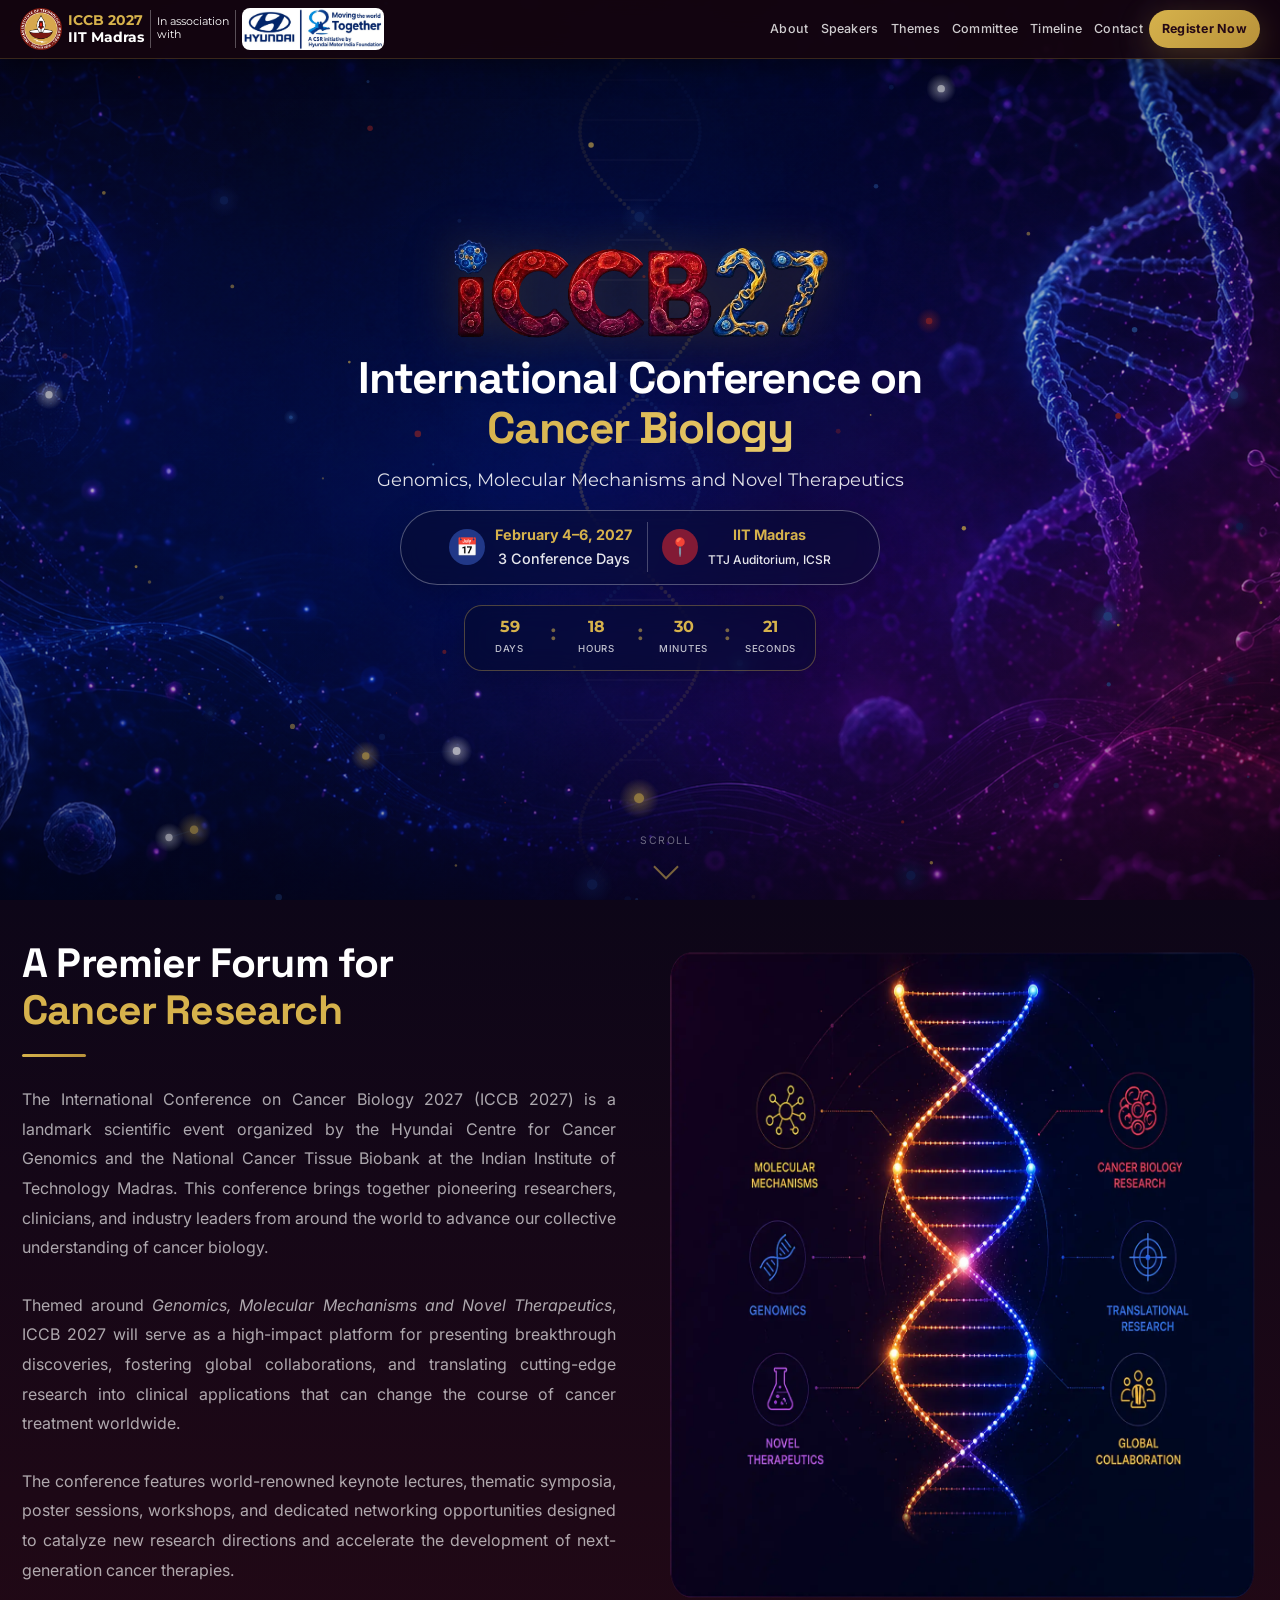
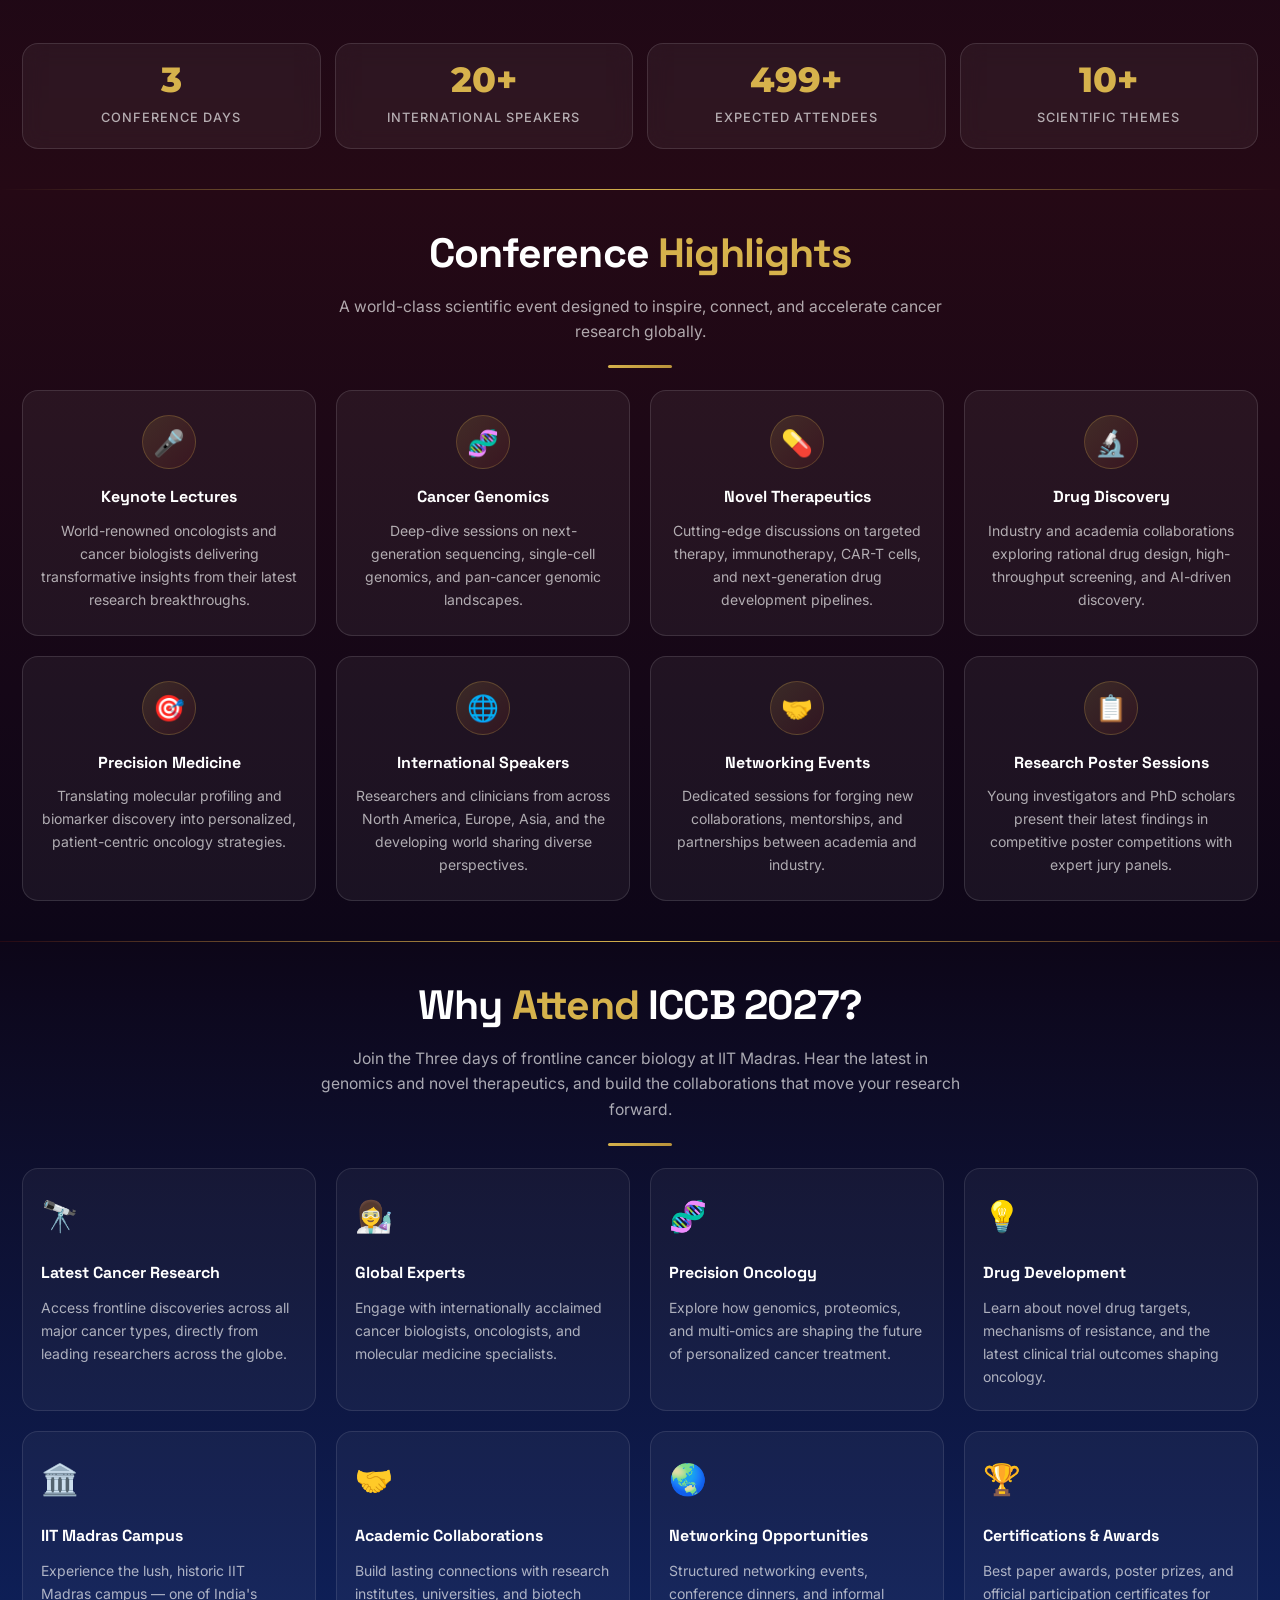
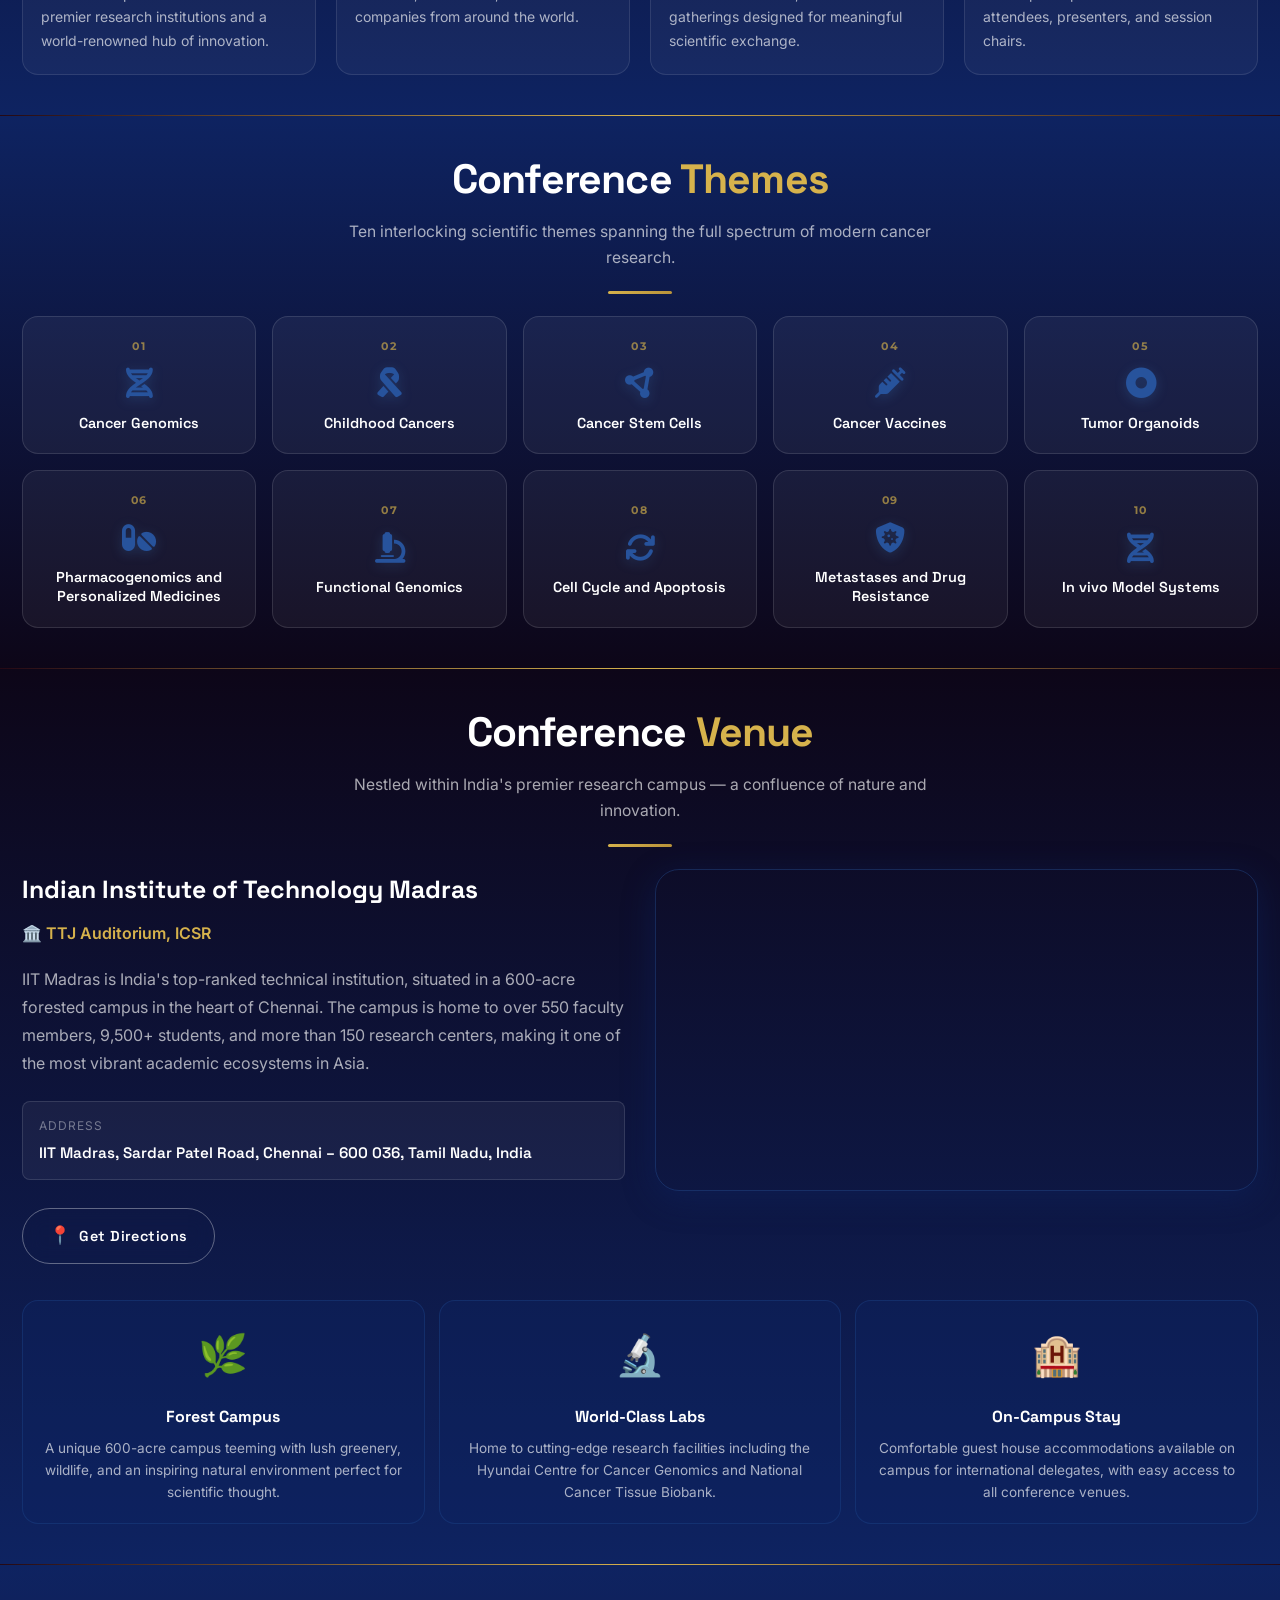
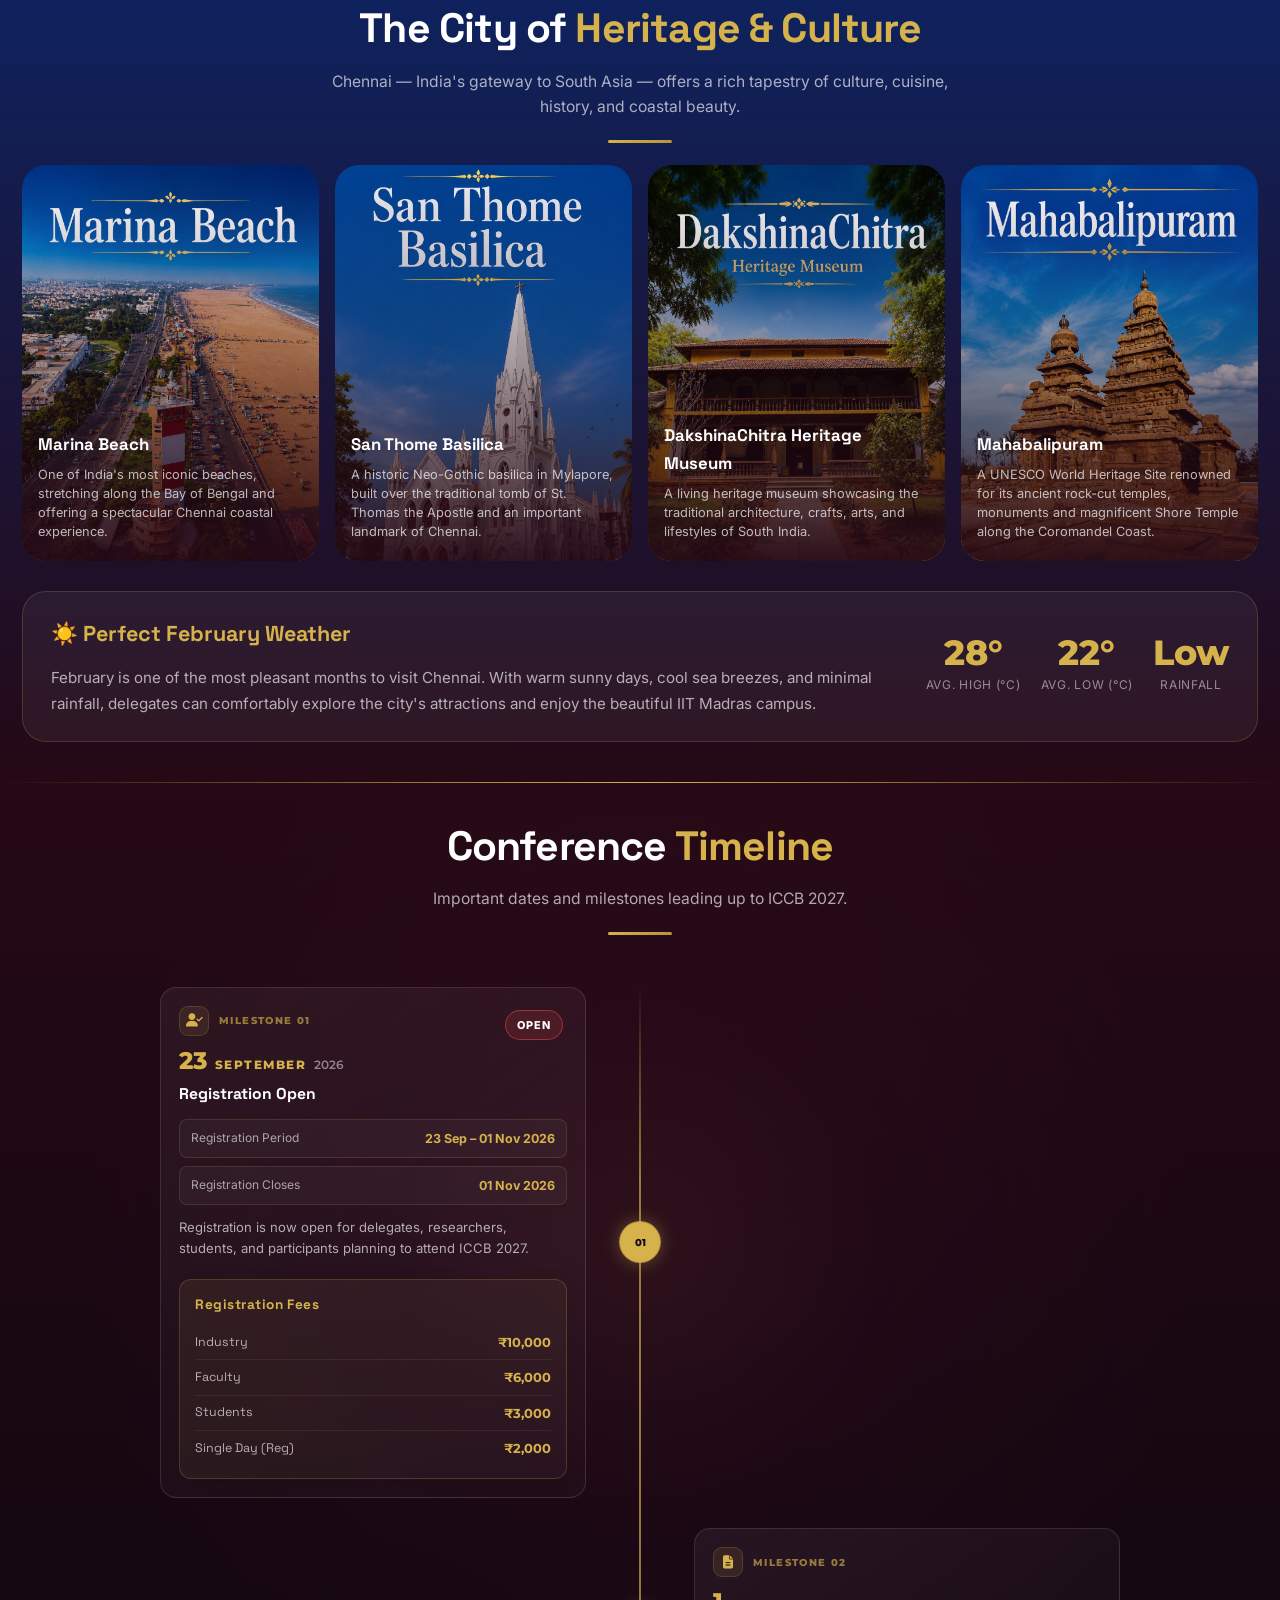
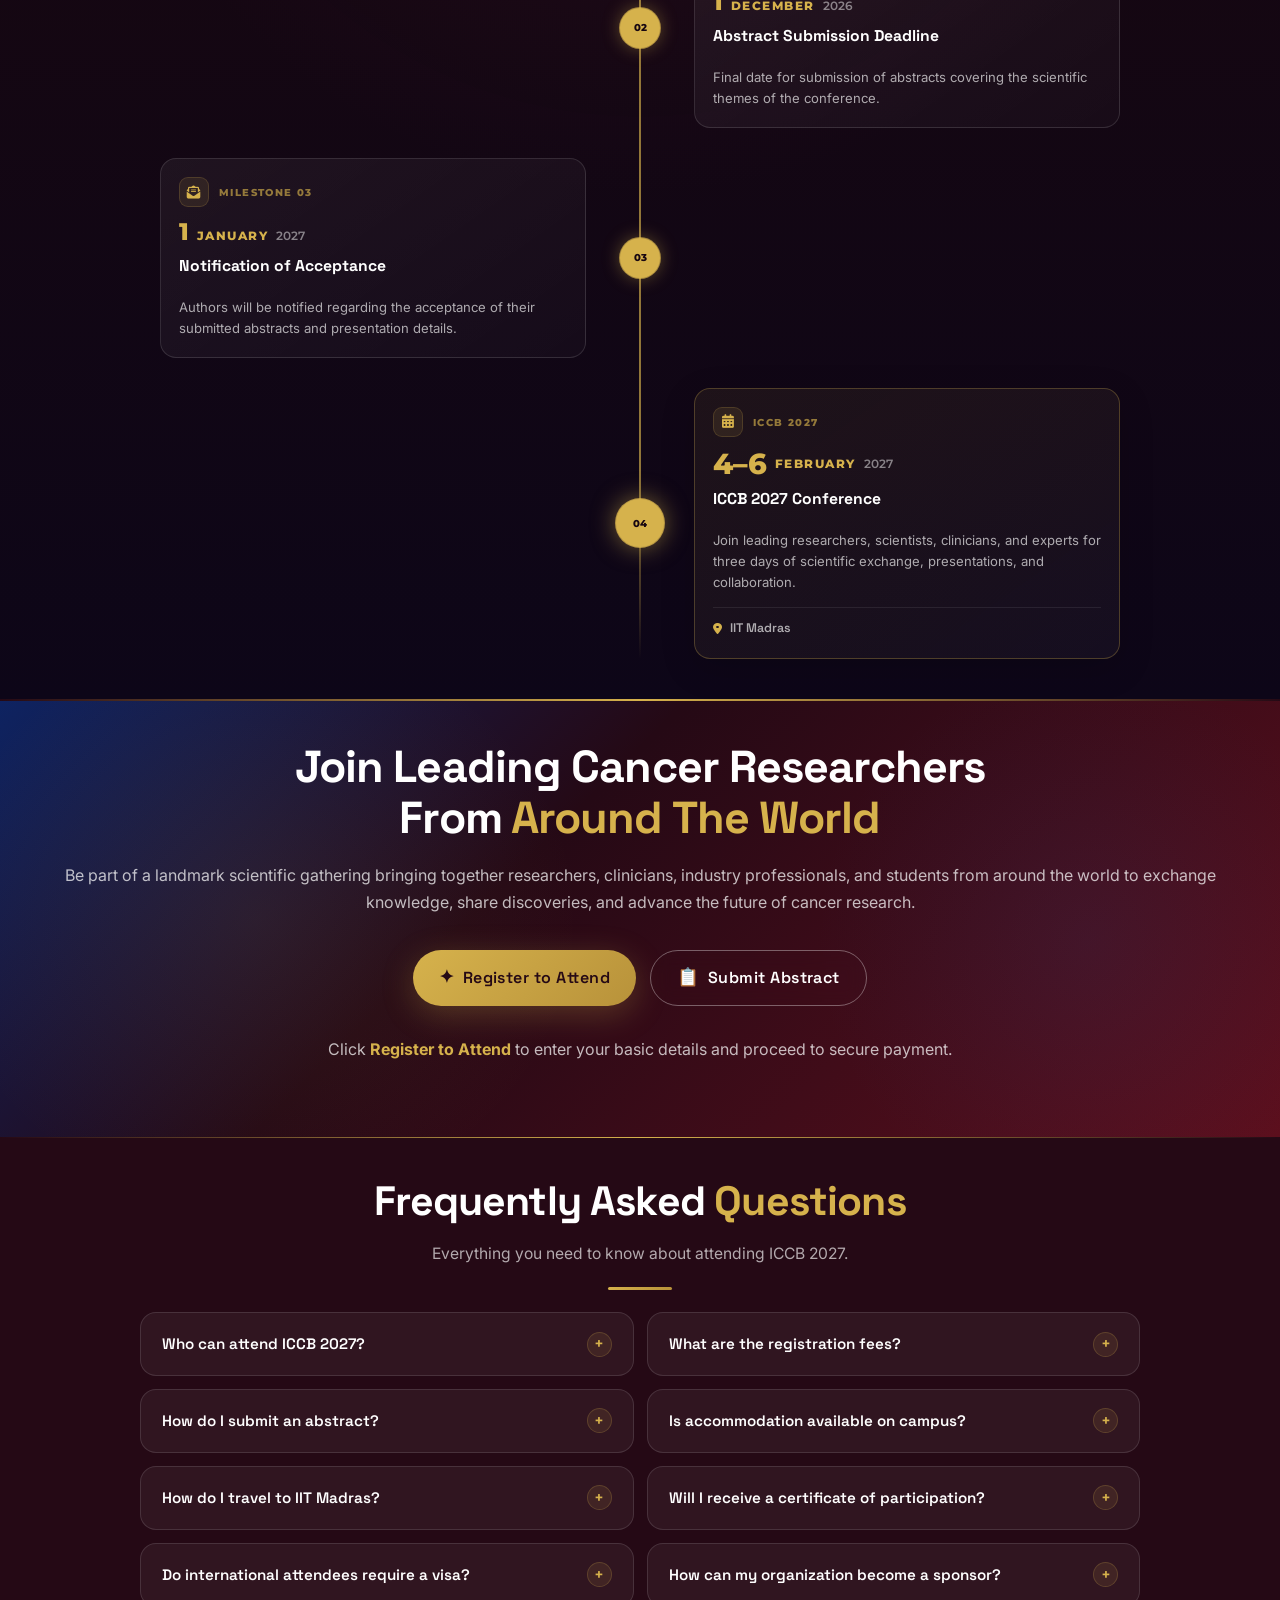
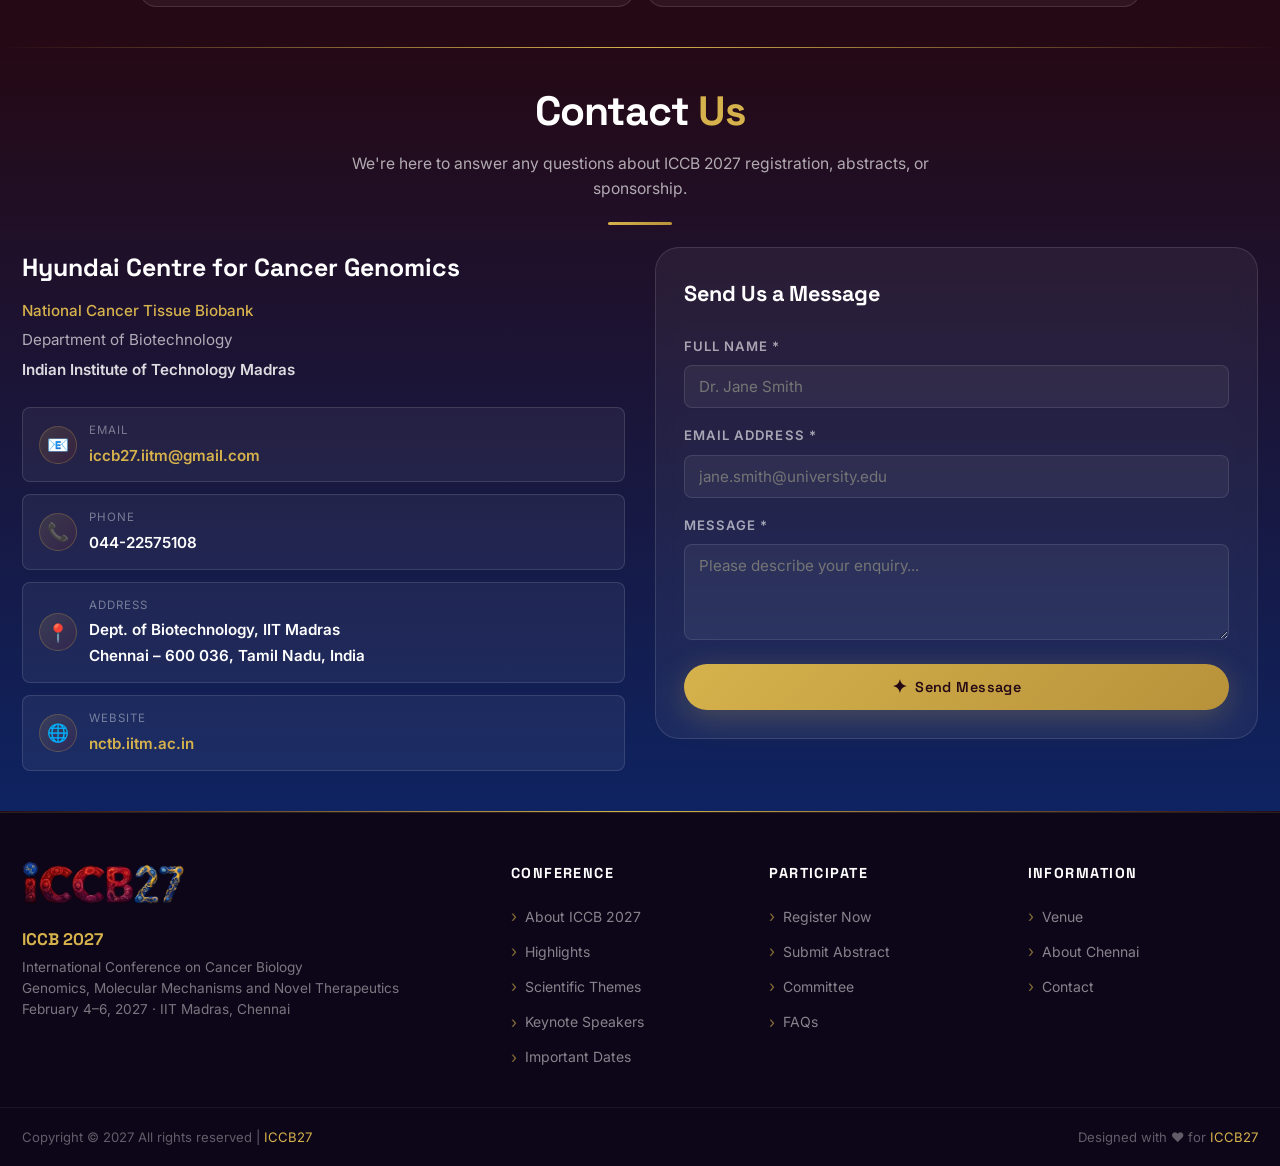
==== commit 80660b47: "Bug Fix" ====
--- a/index.html
+++ b/index.html
@@ -192,7 +192,7 @@
          Hidden on the new design using CSS.
          ======================================================== -->
 
-      <!-- <div class="hero-actions">
+      <div class="hero-actions">
         <a href="#register" class="btn btn-primary btn-lg" id="hero-register-btn">
           <span class="btn-icon" aria-hidden="true"> ✦ </span>
           Register Now
@@ -203,12 +203,12 @@
           Submit Abstract
         </a>
 
-        <a href="#" class="btn btn-outline btn-lg" id="hero-brochure-btn" aria-label="Download conference brochure">
+        <!-- <a href="#" class="btn btn-outline btn-lg" id="hero-brochure-btn" aria-label="Download conference brochure">
           <span class="btn-icon" aria-hidden="true"> ⬇ </span>
 
           Download Brochure
-        </a>
-      </div> -->
+        </a> -->
+      </div>
 
       <!-- ========================================================
      LIVE COUNTDOWN
@@ -929,13 +929,13 @@
               <!-- Registration Period -->
               <div class="registration-period">
                 <span class="period-label">Registration Period</span>
-                <strong>23 September – 01 November 2026</strong>
+                <strong>23 Sep – 01 Nov 2026</strong>
               </div>
 
               <!-- Registration Close -->
               <div class="registration-close">
                 <span class="period-label">Registration Closes</span>
-                <strong>01 November 2026</strong>
+                <strong>01 Nov 2026</strong>
               </div>
 
               <p class="tl-desc">
--- a/styles.css
+++ b/styles.css
@@ -508,7 +508,7 @@
   font-family: var(--font-heading);
   font-weight: 700;
 
-  font-size: clamp(2.5rem, 4vw, 4rem);
+  font-size: clamp(2rem, 3.5vw, 3rem);
   line-height: 1.08;
   letter-spacing: -0.025em;
 
@@ -722,7 +722,7 @@
    ============================================================ */
 
 #hero .hero-actions {
-  display: flex;
+  display: none;
   justify-content: center;
   align-items: center;
   gap: 12px;
@@ -817,7 +817,7 @@
   }
 
   #hero .hero-logo img {
-    height: 132px;
+    height: 125px;
   }
 
   #hero #hero-logo-svg {
@@ -825,7 +825,7 @@
   }
 
   #hero .hero-title {
-    font-size: 3.25rem;
+    font-size: 3rem;
   }
 
   #hero .line1 {
@@ -859,7 +859,7 @@
   }
 
   #hero .hero-logo img {
-    height: clamp(94px, 8.5vw, 116px);
+    height: clamp(85px, 8vw, 105px);
   }
 
   #hero #hero-logo-svg {
@@ -907,7 +907,7 @@
   }
 
   #hero .hero-logo img {
-    height: 104px;
+    height: 100px;
   }
 
   #hero #hero-logo-svg {
@@ -948,7 +948,7 @@
   display: flex;
   align-items: center;
   justify-content: center;
-  gap: clamp(8px, 1vw, 10px);
+  gap: clamp(8px, 1vw, 8px);
   margin: 20px auto 0;
   padding: clamp(10px, 1vw, 24px);
   padding: clamp(10px, 1.vw, 24px);
@@ -973,7 +973,7 @@
 
 #hero .countdown-item span {
   font-family: var(--font-numbers);
-  font-size: clamp(1.2rem, 2.3vw, 1.8rem);
+  font-size: clamp(0.75rem, 2vw, 1rem);
   font-weight: 700;
   line-height: 1;
 
@@ -983,7 +983,7 @@
 #hero .countdown-item small {
   margin-top: 6px;
 
-  font-size: clamp(0.54rem, 0.8vw, 0.68rem);
+  font-size: clamp(0.5rem, 0.8vw, 0.6rem);
   font-weight: 500;
 
   text-transform: uppercase;
@@ -3770,7 +3770,7 @@
     flex-shrink: 0;
   }
 
-  .nav-mobile.open {
+  .nav-mobile.open, #hero .hero-actions {
     display: flex;
   }
 
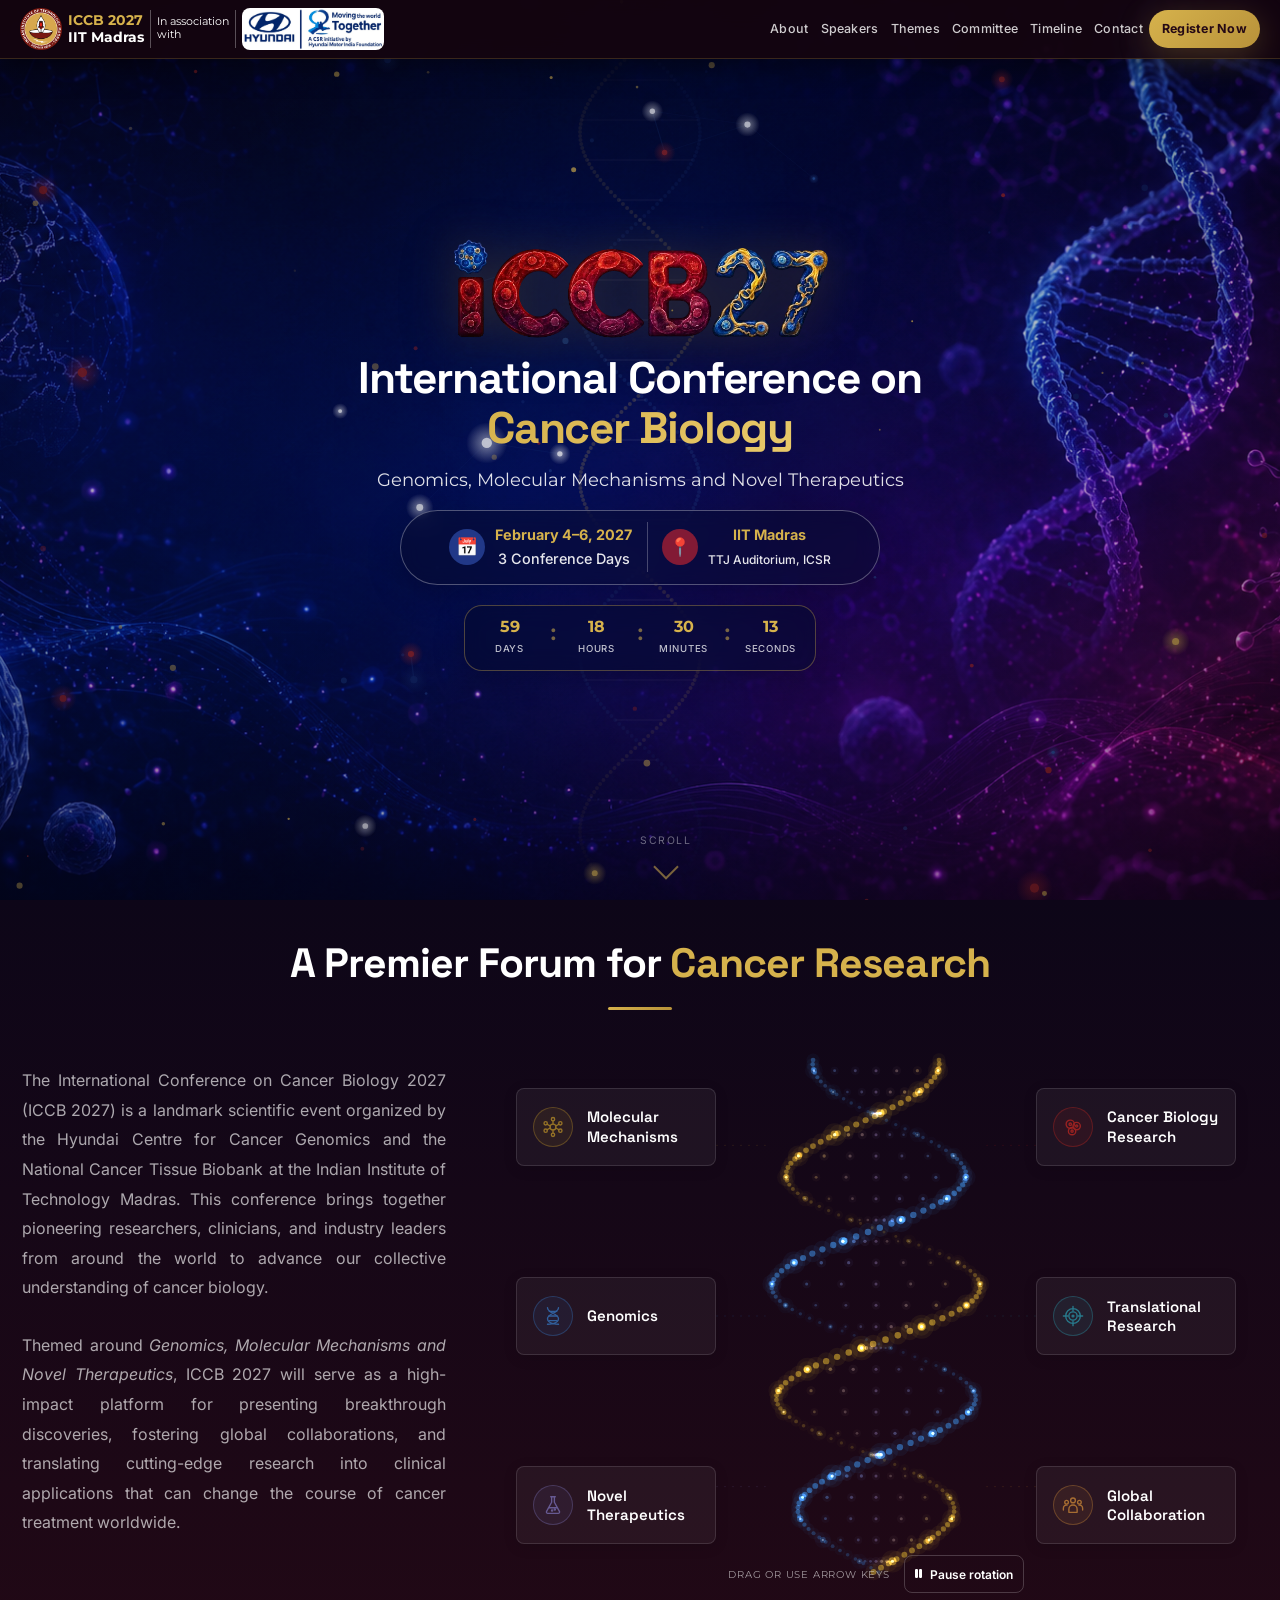
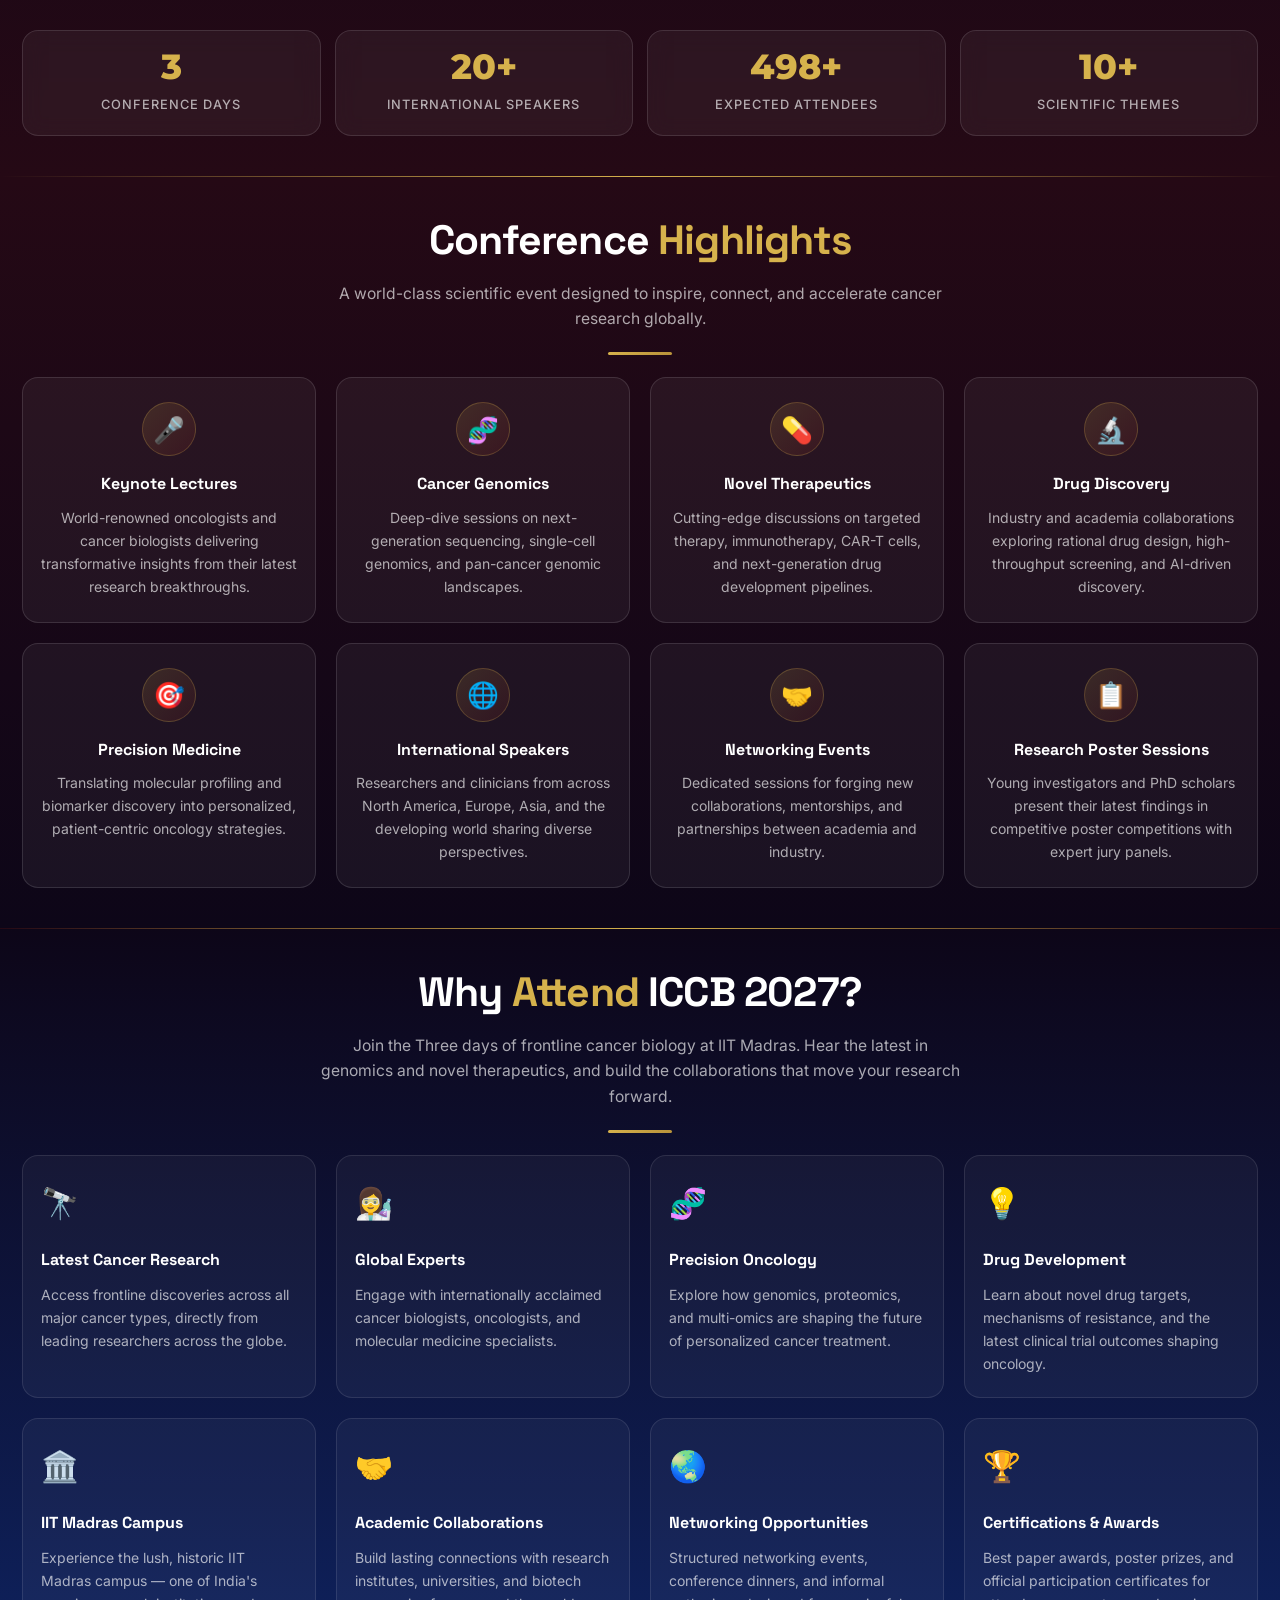
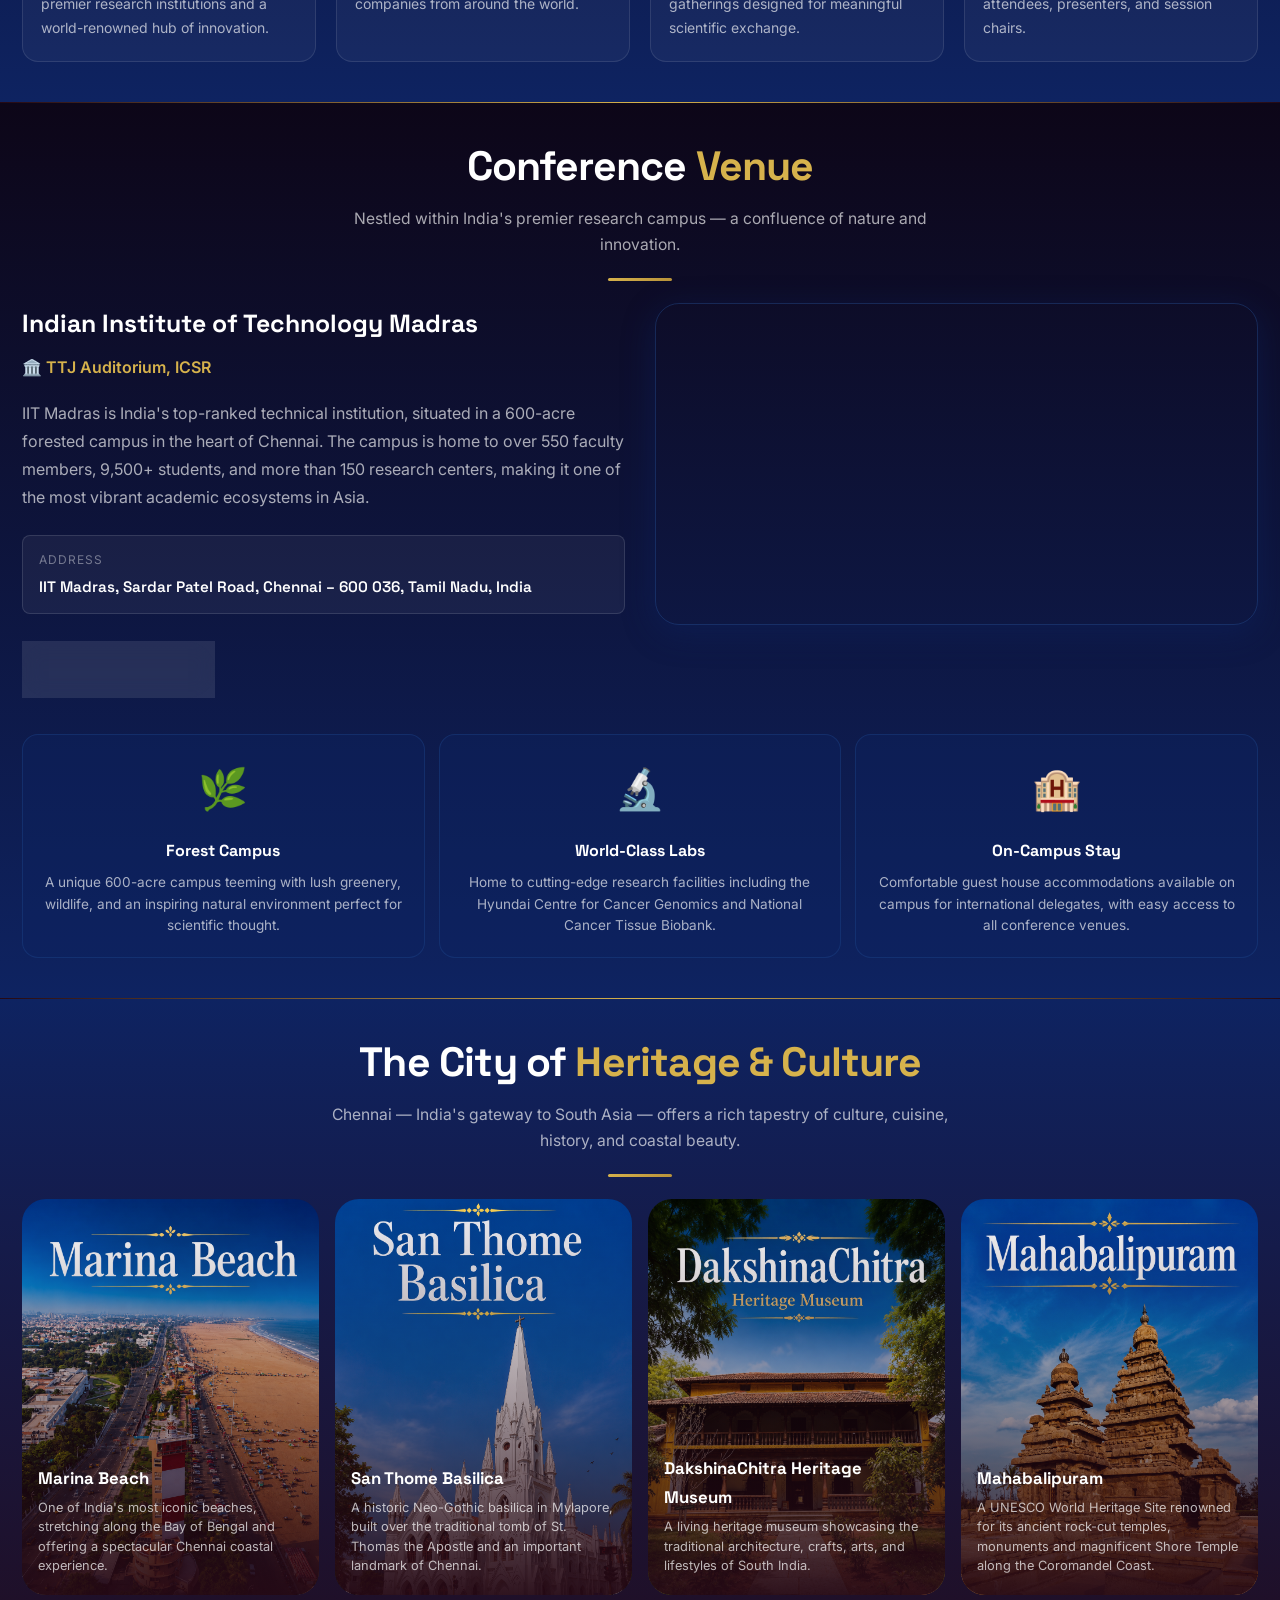
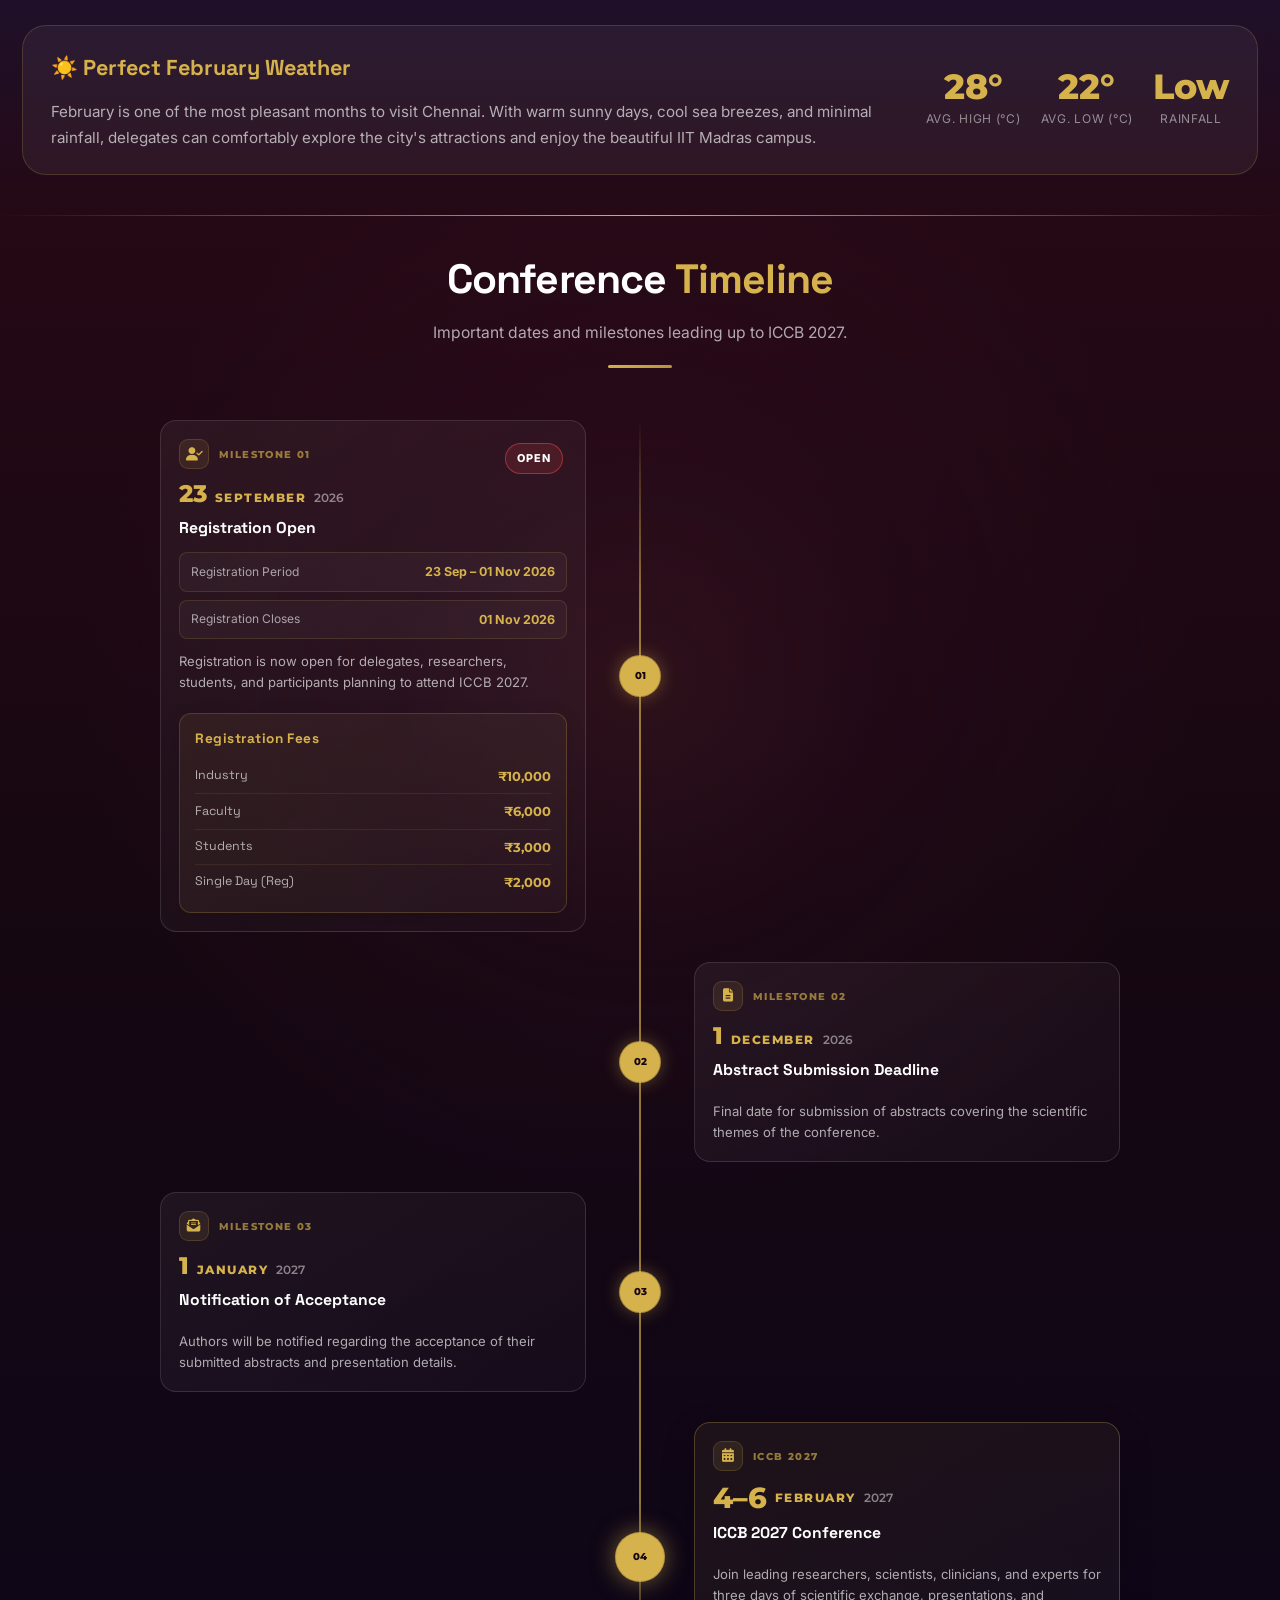
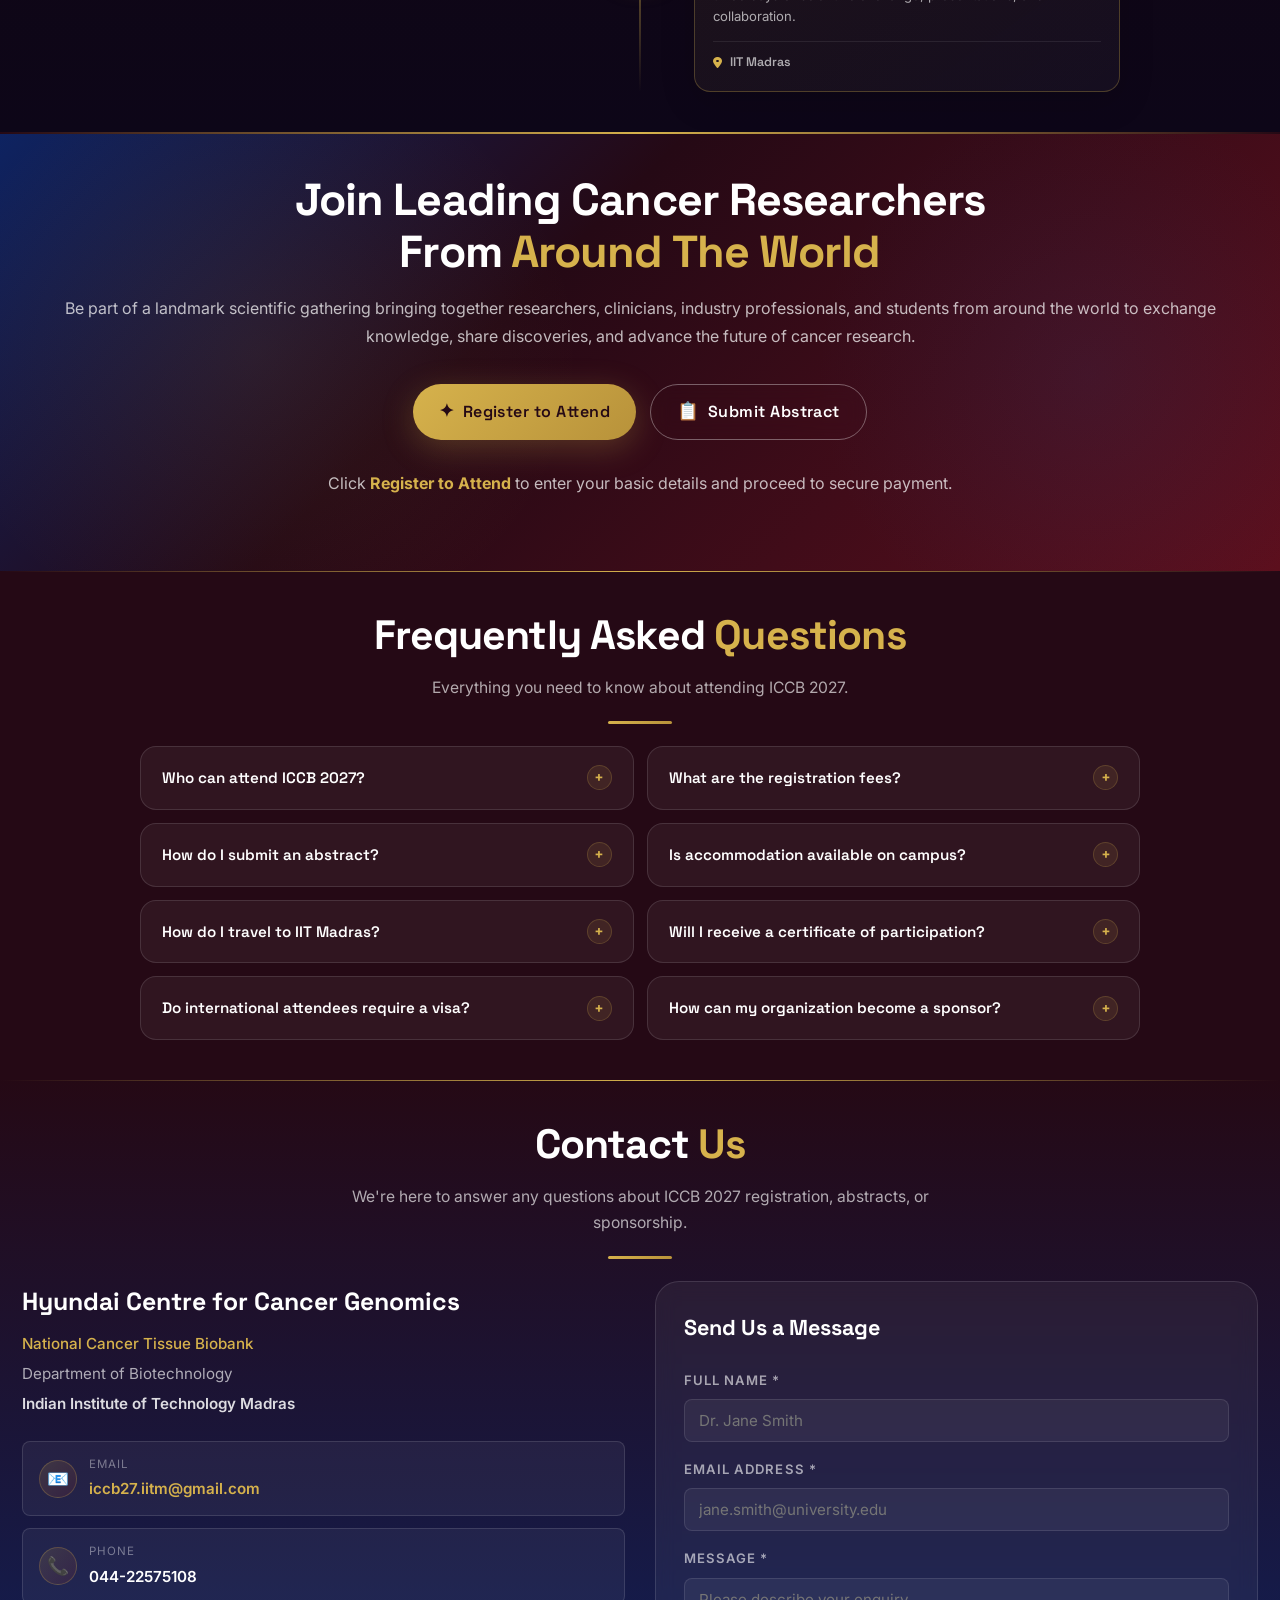
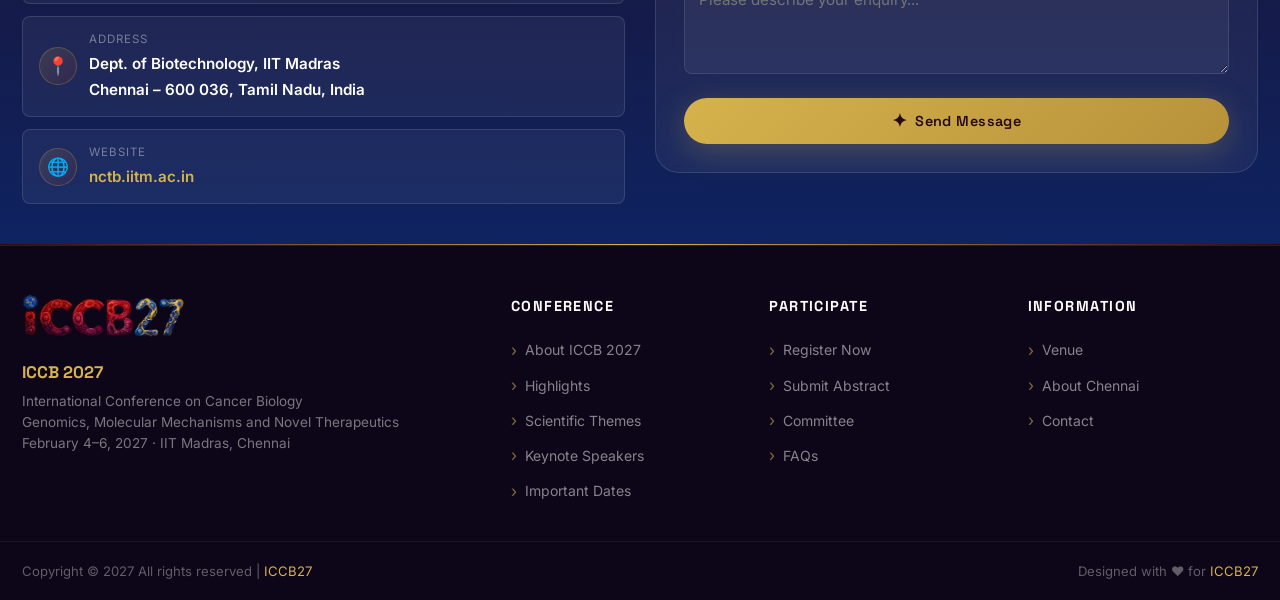
==== commit 3056af46: "feat: add interactive DNA helix visualization and improve scroll progress indicator - Implemented an" ====
--- a/index.html
+++ b/index.html
@@ -273,14 +273,13 @@
        ============================================================ -->
   <section id="about" class="section" aria-label="About the conference">
     <div class="container">
+          <div class="section-header">
+            <h2 class="section-title">A Premier Forum for <span class="gold">Cancer Research</span></h2>
+            <div class="section-divider"></div>
+          </div>
       <div class="about-grid">
         <!-- Left: Content -->
         <div class="about-content reveal-left">
-          <div class="section-header" style="text-align: left; margin-bottom: 28px">
-            <!-- <span class="section-tag">About ICCB 2027</span> -->
-            <h2 class="section-title">A Premier Forum for<br /><span class="gold">Cancer Research</span></h2>
-            <div class="section-divider" style="margin-left: 0"></div>
-          </div>
 
           <p class="about-description">
             The International Conference on Cancer Biology 2027 (ICCB 2027) is a landmark scientific event
@@ -297,39 +296,123 @@
             the course of cancer treatment worldwide.
           </p>
 
-          <p class="about-description">
+          <!-- <p class="about-description">
             The conference features world-renowned keynote lectures, thematic symposia, poster sessions,
             workshops, and dedicated networking opportunities designed to catalyze new research directions and
             accelerate the development of next-generation cancer therapies.
-          </p>
-
-          <!-- <a href="#register" class="btn btn-primary" style="margin-top:12px;" id="about-register-btn">
-            <span class="btn-icon">✦</span>
-            Register to Attend
-          </a> -->
+          </p> -->
         </div>
 
         <!-- Right: Visual -->
         <div class="about-visual reveal-right">
-          <!-- <div class="about-visual-main"> -->
-          <!-- Animated DNA SVG -->
-          <!-- <div class="about-visual-dna"> -->
-          <img src="assets/about.webp" alt="about" />
-          <!-- </div> -->
-
-          <!-- Info Badge at Bottom -->
-          <!-- <div class="about-visual-badge">
-              <div class="badge-title">🧬 IIT Madras Cancer Research Hub</div>
-              <div class="badge-desc">Home to India's National Cancer Tissue Biobank &amp; Hyundai Centre for Cancer
-                Genomics</div>
-            </div> -->
-          <!-- </div> -->
-
-          <!-- Floating Card -->
-          <!-- <div class="about-floating-card">
-            <div class="fc-number" data-target="2027">—</div>
-            <div class="fc-label">Est. Year</div>
-          </div> -->
+          <!-- <img src="assets/about.webp" alt="about" /> -->
+          <!-- ============================================================
+     SCIENTIFIC THEMES
+     ============================================================ -->
+          <section id="themes" class="iccb-themes" aria-labelledby="iccb-themes-title">
+            <div class="container">
+              <div class="iccb-themes__stage" aria-label="Interactive scientific themes visualization">
+                <div class="iccb-themes__dna">
+                  <canvas class="iccb-themes__canvas" id="iccb-themes-canvas" tabindex="0"
+                    aria-label="Interactive DNA double helix. Drag to rotate or use the arrow keys."
+                    role="img"></canvas>
+                  <div class="iccb-themes__controls">
+                    <span class="iccb-themes__hint">DRAG OR USE ARROW KEYS</span>
+                    <button class="iccb-themes__motion" type="button" aria-label="Pause helix rotation"
+                      aria-pressed="false">
+                      <i class="fa-solid fa-pause" aria-hidden="true"></i>
+                      <span>Pause</span>
+                    </button>
+                  </div>
+                </div>
+
+                <button class="iccb-theme-card" type="button" data-theme="0" aria-pressed="false">
+                  <span class="iccb-theme-card__icon" aria-hidden="true"><svg viewBox="0 0 24 24">
+                      <circle cx="12" cy="12" r="3.2" />
+                      <circle cx="12" cy="3.5" r="1.8" />
+                      <circle cx="20" cy="8" r="1.8" />
+                      <circle cx="20" cy="16" r="1.8" />
+                      <circle cx="12" cy="20.5" r="1.8" />
+                      <circle cx="4" cy="16" r="1.8" />
+                      <circle cx="4" cy="8" r="1.8" />
+                      <path
+                        d="M12 5.3v3.5M18.5 9l-3.3 1.8M18.5 15l-3.3-1.8M12 18.7v-3.5M5.5 15l3.3-1.8M5.5 9l3.3 1.8" />
+                    </svg></span>
+                  <span class="iccb-theme-card__copy">
+                    <span class="iccb-theme-card__name">Molecular Mechanisms</span>
+                    <!-- <span class="iccb-theme-card__description">How signalling pathways, mutations and protein interactions drive cancer cells to grow, spread and resist treatment.</span> -->
+                  </span>
+                  <!-- <span class="iccb-theme-card__marker" aria-hidden="true"></span> -->
+                </button>
+                <button class="iccb-theme-card" type="button" data-theme="1" aria-pressed="false">
+                  <span class="iccb-theme-card__icon" aria-hidden="true"><svg viewBox="0 0 24 24">
+                      <path d="M6 3c0 6 12 6 12 12s-12 6-12 6M18 3c0 6-12 6-12 12s12 6 12 6" />
+                      <path d="M8 7h8M8 17h8M7.5 12h9" />
+                    </svg></span>
+                  <span class="iccb-theme-card__copy">
+                    <span class="iccb-theme-card__name">Genomics</span>
+                    <!-- <span class="iccb-theme-card__description">Reading tumour genomes and multi-omics data to find drivers and biomarkers, and to guide personalised treatment.</span> -->
+                  </span>
+                  <!-- <span class="iccb-theme-card__marker" aria-hidden="true"></span> -->
+                </button>
+                <button class="iccb-theme-card" type="button" data-theme="2" aria-pressed="false">
+                  <span class="iccb-theme-card__icon" aria-hidden="true"><svg viewBox="0 0 24 24">
+                      <path d="M9.5 3h5M10.5 3v6L5 19a1.5 1.5 0 0 0 1.3 2.2h11.4A1.5 1.5 0 0 0 19 19l-5.5-10V3" />
+                      <path d="M7.5 15h9" />
+                      <circle cx="11" cy="18" r=".6" />
+                      <circle cx="14" cy="17" r=".6" />
+                    </svg></span>
+                  <span class="iccb-theme-card__copy">
+                    <span class="iccb-theme-card__name">Novel Therapeutics</span>
+                    <!-- <span class="iccb-theme-card__description">New drug targets, mechanisms of resistance and the latest clinical trial outcomes shaping oncology.</span> -->
+                  </span>
+                  <!-- <span class="iccb-theme-card__marker" aria-hidden="true"></span> -->
+                </button>
+                <button class="iccb-theme-card" type="button" data-theme="3" aria-pressed="false">
+                  <span class="iccb-theme-card__icon" aria-hidden="true"><svg viewBox="0 0 24 24">
+                      <circle cx="9" cy="9" r="4.5" />
+                      <circle cx="16" cy="11" r="4" />
+                      <circle cx="11" cy="16.5" r="4" />
+                      <circle cx="9" cy="9" r="1.3" />
+                      <circle cx="16" cy="11" r="1.2" />
+                      <circle cx="11" cy="16.5" r="1.2" />
+                    </svg></span>
+                  <!-- <span class="iccb-theme-card__marker" aria-hidden="true"></span> -->
+                  <span class="iccb-theme-card__copy">
+                    <span class="iccb-theme-card__name">Cancer Biology Research</span>
+                    <!-- <span class="iccb-theme-card__description">Fundamental studies of how tumours start, evolve and interact with their surroundings across major cancer types.</span> -->
+                  </span>
+                </button>
+                <button class="iccb-theme-card" type="button" data-theme="4" aria-pressed="false">
+                  <span class="iccb-theme-card__icon" aria-hidden="true"><svg viewBox="0 0 24 24">
+                      <circle cx="12" cy="12" r="8" />
+                      <circle cx="12" cy="12" r="4.5" />
+                      <circle cx="12" cy="12" r="1" />
+                      <path d="M12 1.5v5M12 17.5v5M1.5 12h5M17.5 12h5" />
+                    </svg></span>
+                  <!-- <span class="iccb-theme-card__marker" aria-hidden="true"></span> -->
+                  <span class="iccb-theme-card__copy">
+                    <span class="iccb-theme-card__name">Translational Research</span>
+                    <!-- <span class="iccb-theme-card__description">Turning laboratory discoveries into tools and trials that reach patients in the clinic.</span> -->
+                  </span>
+                </button>
+                <button class="iccb-theme-card" type="button" data-theme="5" aria-pressed="false">
+                  <span class="iccb-theme-card__icon" aria-hidden="true"><svg viewBox="0 0 24 24">
+                      <circle cx="12" cy="7" r="2.6" />
+                      <circle cx="5" cy="9" r="2" />
+                      <circle cx="19" cy="9" r="2" />
+                      <path
+                        d="M7.5 20v-3.5a4.5 4.5 0 0 1 9 0V20zM1.5 17.5v-2a3.5 3.5 0 0 1 4-3.4M22.5 17.5v-2a3.5 3.5 0 0 0-4-3.4" />
+                    </svg></span>
+                  <!-- <span class="iccb-theme-card__marker" aria-hidden="true"></span> -->
+                  <span class="iccb-theme-card__copy">
+                    <span class="iccb-theme-card__name">Global Collaboration</span>
+                    <!-- <span class="iccb-theme-card__description">Researchers, clinicians and industry from around the world exchanging ideas and building partnerships.</span> -->
+                  </span>
+                </button>
+              </div>
+            </div>
+          </section>
         </div>
       </div>
 
@@ -531,133 +614,10 @@
   <!-- divider -->
   <div class="divider"></div>
 
-  <!-- ============================================================
-     SCIENTIFIC THEMES
-     ============================================================ -->
-  <section id="themes" class="section" aria-label="Scientific themes">
-    <div class="container">
-      <!-- Section Header -->
-      <div class="section-header reveal">
-        <h2 class="section-title">
-          Conference <span class="gold">Themes</span>
-        </h2>
-        <p class="section-subtitle">
-          Ten interlocking scientific themes spanning the full spectrum of
-          modern cancer research.
-        </p>
-        <div class="section-divider"></div>
-      </div>
-
-      <!-- ========================================================
-         THEMES GRID
-         ======================================================== -->
-      <div class="themes-grid">
-
-        <div class="theme-card reveal reveal-delay-1">
-          <span class="theme-number">01</span>
-          <span class="theme-icon" aria-hidden="true">
-            <i class="fa-solid fa-dna"></i>
-          </span>
-          <h3 class="theme-name">
-            Cancer Genomics
-          </h3>
-        </div>
-
-        <div class="theme-card reveal reveal-delay-2">
-          <span class="theme-number">02</span>
-          <span class="theme-icon" aria-hidden="true">
-            <i class="fa-solid fa-ribbon"></i>
-          </span>
-          <h3 class="theme-name">
-            Childhood Cancers
-          </h3>
-        </div>
-
-        <div class="theme-card reveal reveal-delay-3">
-          <span class="theme-number">03</span>
-          <span class="theme-icon" aria-hidden="true">
-            <i class="fa-solid fa-circle-nodes"></i>
-          </span>
-          <h3 class="theme-name">
-            Cancer Stem Cells
-          </h3>
-        </div>
-
-        <div class="theme-card reveal reveal-delay-4">
-          <span class="theme-number">04</span>
-          <span class="theme-icon" aria-hidden="true">
-            <i class="fa-solid fa-syringe"></i>
-          </span>
-          <h3 class="theme-name">
-            Cancer Vaccines
-          </h3>
-        </div>
-
-        <div class="theme-card reveal reveal-delay-5">
-          <span class="theme-number">05</span>
-          <span class="theme-icon" aria-hidden="true">
-            <i class="fa-solid fa-circle-dot"></i>
-          </span>
-          <h3 class="theme-name">
-            Tumor Organoids
-          </h3>
-        </div>
-
-        <div class="theme-card reveal reveal-delay-1">
-          <span class="theme-number">06</span>
-          <span class="theme-icon" aria-hidden="true">
-            <i class="fa-solid fa-pills"></i>
-          </span>
-          <h3 class="theme-name">
-            Pharmacogenomics and Personalized Medicines
-          </h3>
-        </div>
-
-        <div class="theme-card reveal reveal-delay-2">
-          <span class="theme-number">07</span>
-          <span class="theme-icon" aria-hidden="true">
-            <i class="fa-solid fa-microscope"></i>
-          </span>
-          <h3 class="theme-name">
-            Functional Genomics
-          </h3>
-        </div>
-
-        <div class="theme-card reveal reveal-delay-3">
-          <span class="theme-number">08</span>
-          <span class="theme-icon" aria-hidden="true">
-            <i class="fa-solid fa-arrows-rotate"></i>
-          </span>
-          <h3 class="theme-name">
-            Cell Cycle and Apoptosis
-          </h3>
-        </div>
-
-        <div class="theme-card reveal reveal-delay-4">
-          <span class="theme-number">09</span>
-          <span class="theme-icon" aria-hidden="true">
-            <i class="fa-solid fa-shield-virus"></i>
-          </span>
-          <h3 class="theme-name">
-            Metastases and Drug Resistance
-          </h3>
-        </div>
-
-        <div class="theme-card reveal reveal-delay-5">
-          <span class="theme-number">10</span>
-          <span class="theme-icon" aria-hidden="true">
-            <i class="fa-solid fa-dna"></i>
-          </span>
-          <h3 class="theme-name">
-            In vivo Model Systems
-          </h3>
-        </div>
-      </div>
-    </div>
-  </section>
+
 
   <!-- divider -->
-  <div class="divider"></div>
+  <!-- <div class="divider"></div> -->
 
   <!-- ============================================================
        CONFERENCE VENUE
--- a/styles.css
+++ b/styles.css
@@ -153,13 +153,16 @@
    ============================================================ */
 #scroll-progress {
   position: fixed;
-  top: 70px;
+  top: 0;
   left: 0;
+  width: 100%;
   height: 3px;
   background: linear-gradient(90deg, var(--dna-gold), var(--cellular-red), var(--molecular-blue));
-  z-index: 10000;
-  width: 0%;
-  transition: width 0.1s linear;
+  z-index: 10001;
+  transform: scaleX(0);
+  transform-origin: left center;
+  transition: transform 0.1s linear;
+  will-change: transform;
 }
 
 /* ============================================================
@@ -1508,163 +1511,262 @@
 }
 
 /* ============================================================
-   SCIENTIFIC THEMES
-   ============================================================ */
-
-#themes {
-  background: linear-gradient(180deg,
-      var(--genomics-blue) 0%,
-      #0d0618 100%);
-}
-
-
-/* ============================================================
-   THEMES GRID
-   ============================================================ */
-
-.themes-grid {
+   SCIENTIFIC THEMES — Interactive helix
+   ============================================================ */
+
+/* #themes.iccb-themes {
+  color: var(--text-white);
+  background:
+    radial-gradient(ellipse at 50% 42%, rgba(39, 83, 156, 0.18), transparent 44%),
+    linear-gradient(180deg, var(--genomics-blue) 0%, #0d0618 54%, var(--midnight) 100%);
+} */
+
+.iccb-themes__header {
+  max-width: 820px;
+  margin: 0 auto 34px;
+  text-align: center;
+}
+
+.iccb-themes__eyebrow {
+  display: inline-block;
+  margin-bottom: 8px;
+  color: var(--dna-gold);
+  font-family: var(--font-numbers);
+  font-size: 0.72rem;
+  font-weight: 700;
+  letter-spacing: 0.12em;
+}
+
+#themes .section-title {
+  color: var(--text-white);
+}
+
+#themes .section-title .gold {
+  color: var(--dna-gold);
+}
+
+#themes .section-subtitle {
+  max-width: 650px;
+  margin: 0 auto;
+  color: var(--text-muted);
+}
+
+#themes .section-divider {
+  margin-top: 18px;
+}
+
+.iccb-themes__stage {
+  position: relative;
   display: grid;
-  grid-template-columns: repeat(5, 1fr);
-  gap: 16px;
-}
-
-
-/* ============================================================
-   THEME CARD
-   ============================================================ */
-
-.theme-card {
-  background: var(--glass-bg);
-  border: 1px solid var(--glass-border);
-  border-radius: var(--border-radius);
-  padding: 24px 16px;
-  text-align: center;
-  transition: all var(--transition-med);
-  cursor: default;
+  grid-template-columns: minmax(200px, 1fr) minmax(320px, 0.95fr) minmax(200px, 1fr);
+  grid-template-rows: repeat(3, minmax(156px, 1fr));
+  align-items: center;
+  min-height: 568px;
+  isolation: isolate;
+}
+
+.iccb-themes__dna {
   position: relative;
-  overflow: hidden;
-  /* Keeps all cards visually consistent */
-  min-height: 108px;
-  display: flex;
-  flex-direction: column;
-  align-items: center;
-  justify-content: center;
-  box-sizing: border-box;
-}
-
-
-/* ============================================================
-   CARD HOVER GRADIENT
-   ============================================================ */
-
-.theme-card::before {
-  content: "";
+  grid-column: 2;
+  grid-row: 1 / 4;
+  align-self: stretch;
+  min-width: 0;
+}
+
+.iccb-themes__canvas {
+  display: block;
+  width: 100%;
+  height: 100%;
+  min-height: 470px;
+  outline: none;
+  cursor: grab;
+  touch-action: pan-y;
+}
+
+.iccb-themes__canvas:active {
+  cursor: grabbing;
+}
+
+.iccb-themes__canvas:focus-visible {
+  outline: 2px solid var(--molecular-blue);
+  outline-offset: -5px;
+  border-radius: var(--border-radius-sm);
+}
+
+.iccb-themes__controls {
   position: absolute;
-  inset: -1px;
-  background:
-    linear-gradient(135deg,
-      var(--dna-gold),
-      var(--cellular-red),
-      var(--molecular-blue));
-
-  border-radius: inherit;
-  opacity: 0;
-  transition: opacity var(--transition-med);
-  z-index: 0;
-}
-
-.theme-card:hover {
-  transform: translateY(-6px) scale(1.02);
-  box-shadow: var(--shadow-md);
-}
-
-.theme-card:hover::before {
-  opacity: 1;
-}
-
-/* ============================================================
-   CARD CONTENT
-   ============================================================ */
-
-.theme-card>* {
-  position: relative;
-  z-index: 1;
-}
-
-/* ============================================================
-   THEME NUMBER
-   ============================================================ */
-
-.theme-number {
-  display: block;
-  font-family: var(--font-numbers);
-  font-size: 0.7rem;
-  font-weight: 700;
-  color: rgba(214, 178, 76, 0.65);
-  letter-spacing: 0.15em;
-  text-transform: uppercase;
-  margin-bottom: 6px;
-}
-
-
-/* ============================================================
-   THEME ICON
-   ============================================================ */
-
-.theme-icon {
-  width: 42px;
-  height: 42px;
+  right: 12px;
+  bottom: 7px;
+  left: 12px;
   display: flex;
   align-items: center;
   justify-content: center;
-  margin: 0 auto 8px;
-  font-size: 1.9rem;
-  line-height: 1;
-  color: var(--molecular-blue);
-  transition:
-    transform var(--transition-med),
-    color var(--transition-med),
-    filter var(--transition-med);
-  filter:
-    drop-shadow(0 3px 6px rgba(70, 150, 230, 0.20));
-}
-
-
-/* ============================================================
-   ICON ITSELF
-   ============================================================ */
-
-.theme-icon i {
-  display: block;
-  line-height: 1;
-  font-style: normal;
-}
-
-
-/* ============================================================
-   ICON HOVER
-   ============================================================ */
-
-.theme-card:hover .theme-icon {
-  transform: scale(1.2);
-  color: var(--dna-gold);
-  filter:
-    drop-shadow(0 4px 10px rgba(214, 178, 76, 0.35));
-}
-
-
-/* ============================================================
-   THEME NAME
-   ============================================================ */
-
-.theme-name {
+  gap: 14px;
+  color: rgba(255, 255, 255, 0.58);
+  font-family: var(--font-numbers);
+  font-size: 0.63rem;
+  letter-spacing: 0.08em;
+}
+
+.iccb-themes__motion {
+  display: inline-flex;
+  min-height: 38px;
+  align-items: center;
+  gap: 7px;
+  padding: 0 10px;
+  border: 1px solid rgba(255, 255, 255, 0.2);
+  border-radius: var(--border-radius-sm);
+  color: var(--text-white);
+  font: 600 0.75rem var(--font-body);
+  transition: background var(--transition-fast), border-color var(--transition-fast);
+}
+
+.iccb-themes__motion:hover {
+  border-color: rgba(214, 178, 76, 0.55);
+  background: rgba(214, 178, 76, 0.08);
+}
+
+.iccb-themes__motion:focus-visible,
+.iccb-theme-card:focus-visible {
+  outline: 3px solid rgba(214, 178, 76, 0.78);
+  outline-offset: 3px;
+}
+
+.iccb-theme-card {
+  --theme-accent: #967327;
+  position: relative;
+  z-index: 1;
+  display: flex;
+  /* min-height: 112px; */
+  align-items: center;
+  gap: 14px;
+  padding: 18px 16px;
+  border: 1px solid var(--glass-border);
+  border-radius: var(--border-radius-sm);
+  background: var(--glass-bg);
+  box-shadow: 0 3px 14px rgba(0, 0, 0, 0.12);
+  color: var(--text-white);
+  text-align: left;
+  transition: border-color 280ms ease, box-shadow 280ms ease, background 280ms ease;
+}
+
+.iccb-theme-card[data-theme="0"] { --theme-accent: #967327; grid-column: 1; grid-row: 1; }
+.iccb-theme-card[data-theme="1"] { --theme-accent: #315f9c; grid-column: 1; grid-row: 2; }
+.iccb-theme-card[data-theme="2"] { --theme-accent: #675a93; grid-column: 1; grid-row: 3; }
+.iccb-theme-card[data-theme="3"] { --theme-accent: #992221; grid-column: 3; grid-row: 1; }
+.iccb-theme-card[data-theme="4"] { --theme-accent: #28798b; grid-column: 3; grid-row: 2; }
+.iccb-theme-card[data-theme="5"] { --theme-accent: #a66d32; grid-column: 3; grid-row: 3; }
+
+.iccb-theme-card:hover,
+.iccb-theme-card.is-active {
+  border-color: color-mix(in srgb, var(--theme-accent) 60%, transparent);
+  background: rgba(255, 255, 255, 0.075);
+  box-shadow: 0 8px 22px rgba(0, 0, 0, 0.24);
+}
+
+.iccb-theme-card__icon {
+  display: grid;
+  width: 40px;
+  height: 40px;
+  flex: 0 0 40px;
+  place-items: center;
+  border: 1px solid color-mix(in srgb, var(--theme-accent) 48%, transparent);
+  border-radius: 50%;
+  background: color-mix(in srgb, var(--theme-accent) 12%, transparent);
+  color: var(--theme-accent);
+  font-size: 1rem;
+  transition: background 280ms ease, border-color 280ms ease;
+}
+
+.iccb-theme-card__icon svg {
+  width: 22px;
+  height: 22px;
+  fill: none;
+  stroke: currentColor;
+  stroke-width: 1.5;
+  stroke-linecap: round;
+  stroke-linejoin: round;
+}
+
+.iccb-theme-card.is-active .iccb-theme-card__icon {
+  border-color: color-mix(in srgb, var(--theme-accent) 68%, transparent);
+  background: color-mix(in srgb, var(--theme-accent) 20%, transparent);
+}
+
+.iccb-theme-card__copy {
+  display: grid;
+  min-width: 0;
+  gap: 4px;
+}
+
+.iccb-theme-card__name {
+  color: var(--text-white);
   font-family: var(--font-heading);
+  font-size: 0.94rem;
   font-weight: 600;
-  font-size: 0.9rem;
-  color: var(--text-white);
-  line-height: 1.35;
+  line-height: 1.3;
+}
+
+.iccb-theme-card__description {
+  color: var(--text-muted);
+  font-size: 0.76rem;
+  line-height: 1.45;
+}
+
+.iccb-theme-card__marker {
+  width: 7px;
+  height: 7px;
+  flex: 0 0 7px;
+  margin-left: auto;
+  border-radius: 50%;
+  background: var(--theme-accent);
+  opacity: 0.68;
+}
+
+.iccb-theme-card.is-active .iccb-theme-card__marker {
+  opacity: 1;
+  box-shadow: 0 0 0 4px color-mix(in srgb, var(--theme-accent) 18%, transparent);
+}
+
+.iccb-themes__details {
+  --theme-accent: #967327;
+  display: flex;
+  min-height: 86px;
+  align-items: center;
+  justify-content: center;
+  gap: 14px;
+  max-width: 720px;
+  margin: 20px auto 0;
+  padding: 15px 22px;
+  border-top: 1px solid rgba(255, 255, 255, 0.16);
+  border-bottom: 1px solid rgba(255, 255, 255, 0.16);
+  text-align: left;
+}
+
+.iccb-themes__details-indicator {
+  width: 4px;
+  height: 38px;
+  flex: 0 0 4px;
+  border-radius: 2px;
+  background: var(--theme-accent);
+  transition: background 280ms ease;
+}
+
+.iccb-themes__details-title {
+  margin: 0 0 2px;
+  color: var(--theme-accent);
+  font-family: var(--font-heading);
+  font-size: 0.98rem;
+  font-weight: 600;
+  line-height: 1.4;
+  transition: color 280ms ease;
+}
+
+.iccb-themes__details-copy {
   margin: 0;
-  text-align: center;
+  color: var(--text-muted);
+  font-size: 0.86rem;
+  line-height: 1.55;
 }
 
 
@@ -3633,21 +3735,6 @@
     margin-bottom: 16px;
   }
 
-  .themes-grid {
-    gap: 16px;
-  }
-
-  .theme-card {
-    min-height: 104px;
-    padding: 20px 14px;
-  }
-
-  .theme-icon {
-    width: 44px;
-    height: 44px;
-    font-size: 1.9rem;
-  }
-
   .speakers-grid {
     gap: 18px;
   }
@@ -3800,10 +3887,6 @@
     grid-template-columns: repeat(2, 1fr);
   }
 
-  .themes-grid {
-    grid-template-columns: repeat(3, 1fr);
-  }
-
   .speakers-grid {
     grid-template-columns: repeat(3, minmax(0, 1fr));
   }
@@ -3816,11 +3899,6 @@
   .highlight-card,
   .why-card {
     padding: 20px 16px;
-  }
-
-  .theme-card {
-    min-height: 100px;
-    padding: 18px 12px;
   }
 
   .committee-card {
@@ -3935,11 +4013,6 @@
   /* Why Attend */
   .why-grid {
     grid-template-columns: repeat(2, minmax(0, 1fr));
-  }
-
-  /* Themes */
-  .themes-grid {
-    grid-template-columns: repeat(2, 1fr);
   }
 
   /* Speakers */
@@ -4264,20 +4337,9 @@
 
   .highlight-card,
   .why-card,
-  .theme-card,
   .speaker-card,
   .committee-card {
     padding: 17px 14px;
-  }
-
-  .theme-card {
-    min-height: 100px;
-  }
-
-  .theme-icon {
-    width: 40px;
-    height: 40px;
-    font-size: 1.8rem;
   }
 
   .speaker-card .avatar-sm {
@@ -4514,22 +4576,6 @@
     height: 96px;
   }
 
-  .themes-grid {
-    grid-template-columns: repeat(2, minmax(0, 1fr));
-    gap: 10px;
-  }
-
-  .theme-card {
-    min-height: 96px;
-    padding: 14px 9px;
-  }
-
-  .theme-icon {
-    width: 36px;
-    height: 36px;
-    font-size: 1.65rem;
-  }
-
   #back-to-top {
     bottom: 20px;
     right: 20px;
@@ -4556,21 +4602,124 @@
     padding: 76px 12px 32px;
   }
 
-  .themes-grid {
-    gap: 8px;
-  }
-
-  .theme-card {
-    min-height: 104px;
-    padding: 14px 8px;
-  }
-
-  .theme-name {
-    font-size: 0.82rem;
-  }
-
   .committee-card,
   .speaker-card {
     padding: 16px 12px;
   }
+}
+
+@media (max-width: 1100px) {
+  .iccb-themes__stage {
+    grid-template-columns: repeat(2, minmax(0, 1fr));
+    grid-template-rows: auto;
+    gap: 12px;
+    min-height: 0;
+  }
+
+  .iccb-themes__dna {
+    grid-column: 1 / -1;
+    grid-row: auto;
+    height: 340px;
+    order: -1;
+  }
+
+  .iccb-themes__canvas {
+    min-height: 300px;
+  }
+
+  .iccb-theme-card[data-theme] {
+    grid-column: auto;
+    grid-row: auto;
+  }
+}
+
+@media (max-width: 650px) {
+  .iccb-themes__header {
+    margin-bottom: 22px;
+  }
+
+  .iccb-themes__stage {
+    gap: 10px;
+  }
+
+  .iccb-themes__dna {
+    height: 286px;
+  }
+
+  .iccb-themes__canvas {
+    min-height: 250px;
+  }
+
+  .iccb-themes__controls {
+    gap: 8px;
+    font-size: 0.57rem;
+  }
+
+  .iccb-theme-card[data-theme] {
+    gap: 9px;
+    padding: 13px 10px;
+  }
+
+  .iccb-theme-card__icon {
+    width: 32px;
+    height: 32px;
+    flex-basis: 32px;
+    font-size: 0.86rem;
+  }
+
+  .iccb-theme-card__name {
+    font-size: 0.82rem;
+  }
+
+  .iccb-theme-card__description {
+    font-size: 0.71rem;
+  }
+
+  .iccb-theme-card__marker {
+    width: 6px;
+    height: 6px;
+    flex-basis: 6px;
+  }
+
+  .iccb-themes__details {
+    justify-content: flex-start;
+    margin-top: 16px;
+    padding: 14px 12px;
+  }
+
+}
+
+@media (max-width: 390px) {
+  .iccb-themes__stage {
+    grid-template-columns: minmax(0, 1fr);
+  }
+
+  .iccb-themes__dna {
+    grid-column: 1;
+  }
+
+  .iccb-theme-card[data-theme] {
+    min-height: 0;
+    align-items: center;
+    padding: 12px;
+  }
+
+  .iccb-theme-card__name {
+    font-size: 0.86rem;
+  }
+
+  .iccb-theme-card__description {
+    font-size: 0.76rem;
+  }
+}
+
+@media (prefers-reduced-motion: reduce) {
+  .iccb-theme-card,
+  .iccb-theme-card__icon,
+  .iccb-theme-card__marker,
+  .iccb-themes__details-indicator,
+  .iccb-themes__details-title {
+    animation: none;
+    transition-duration: 0.01ms;
+  }
 }
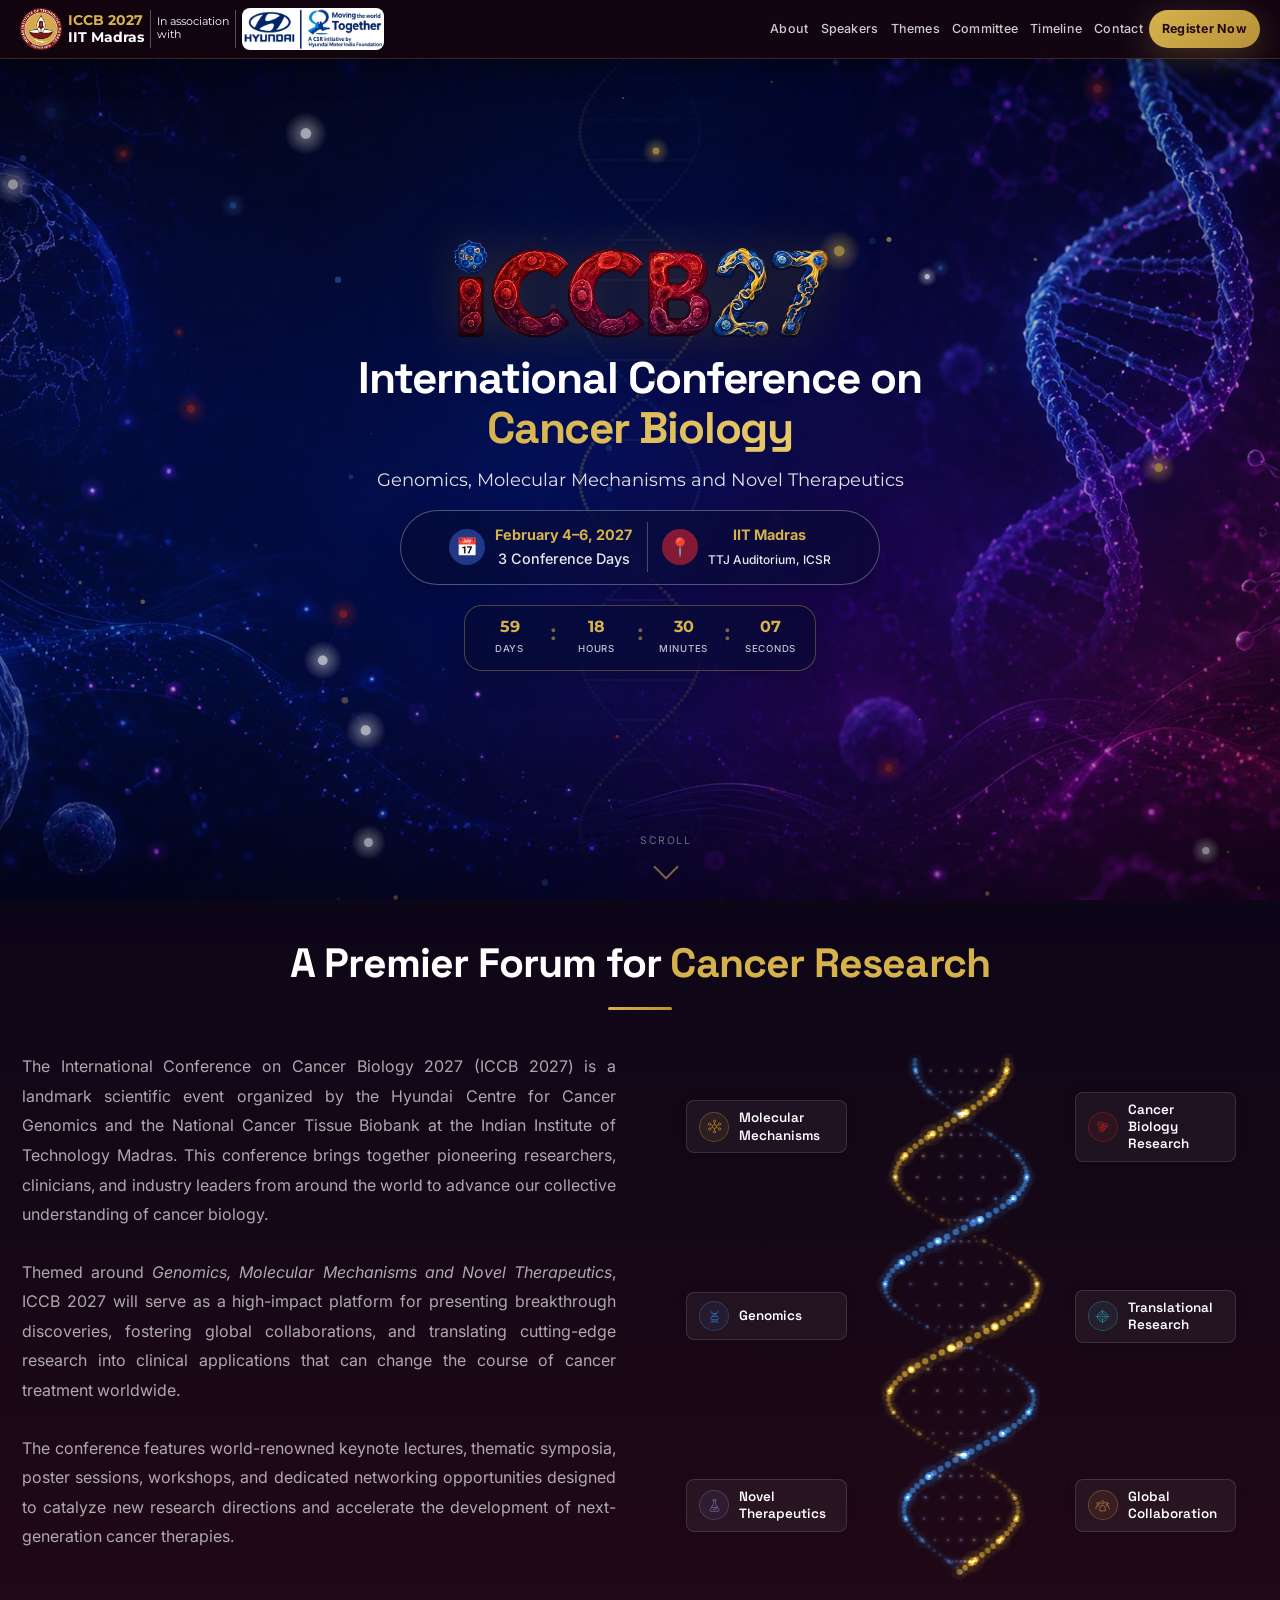
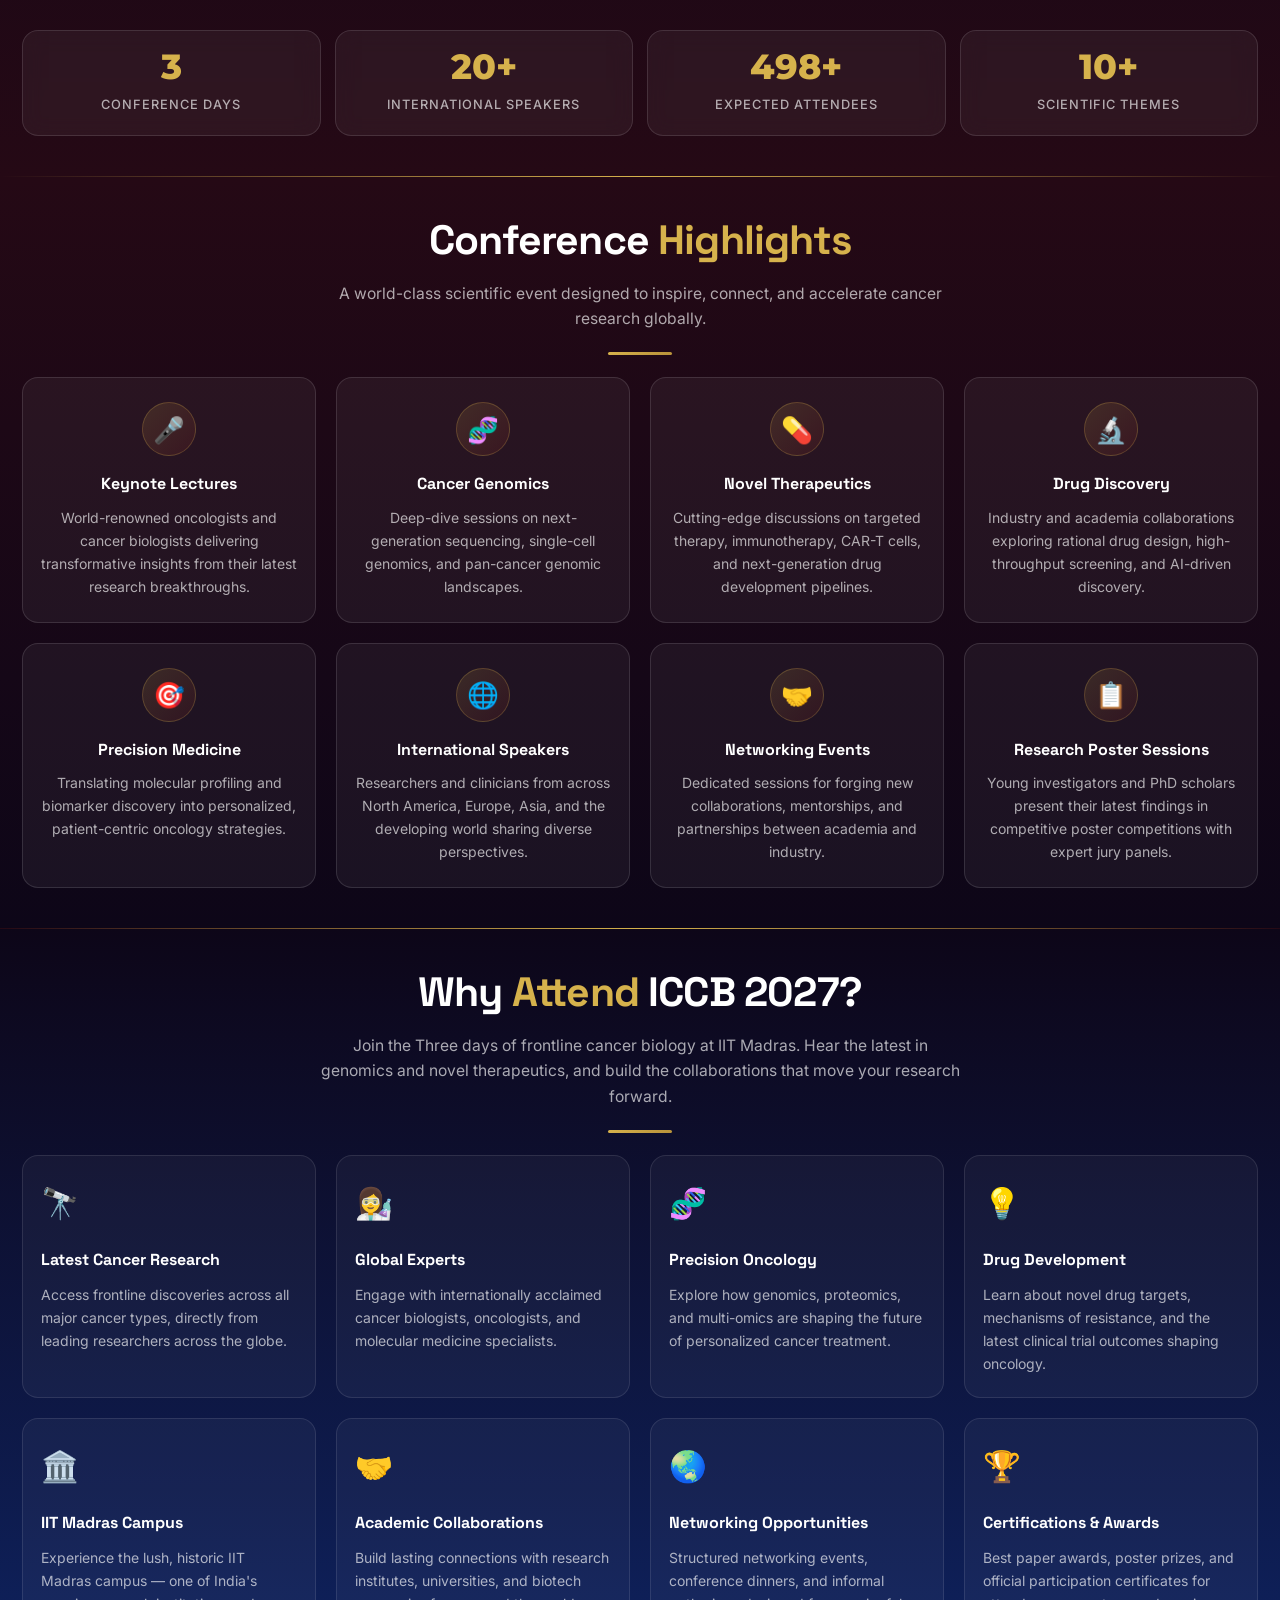
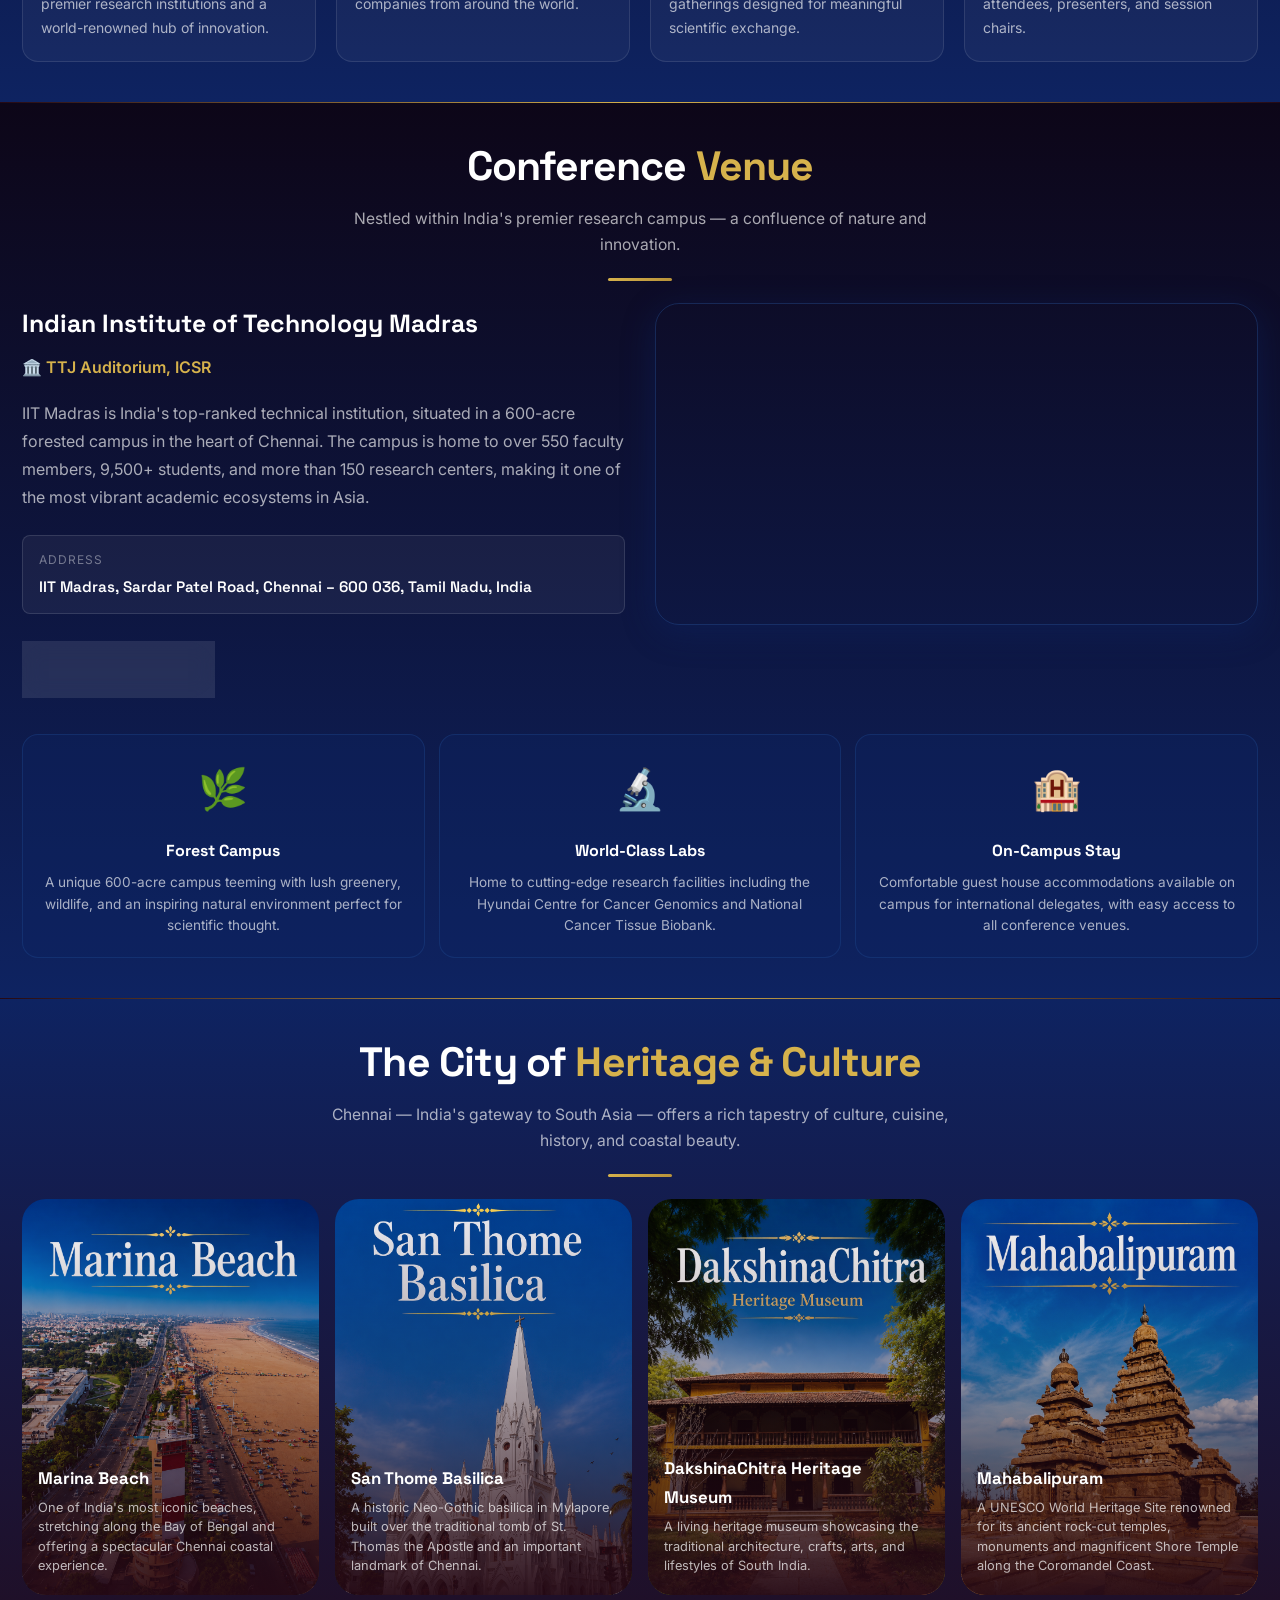
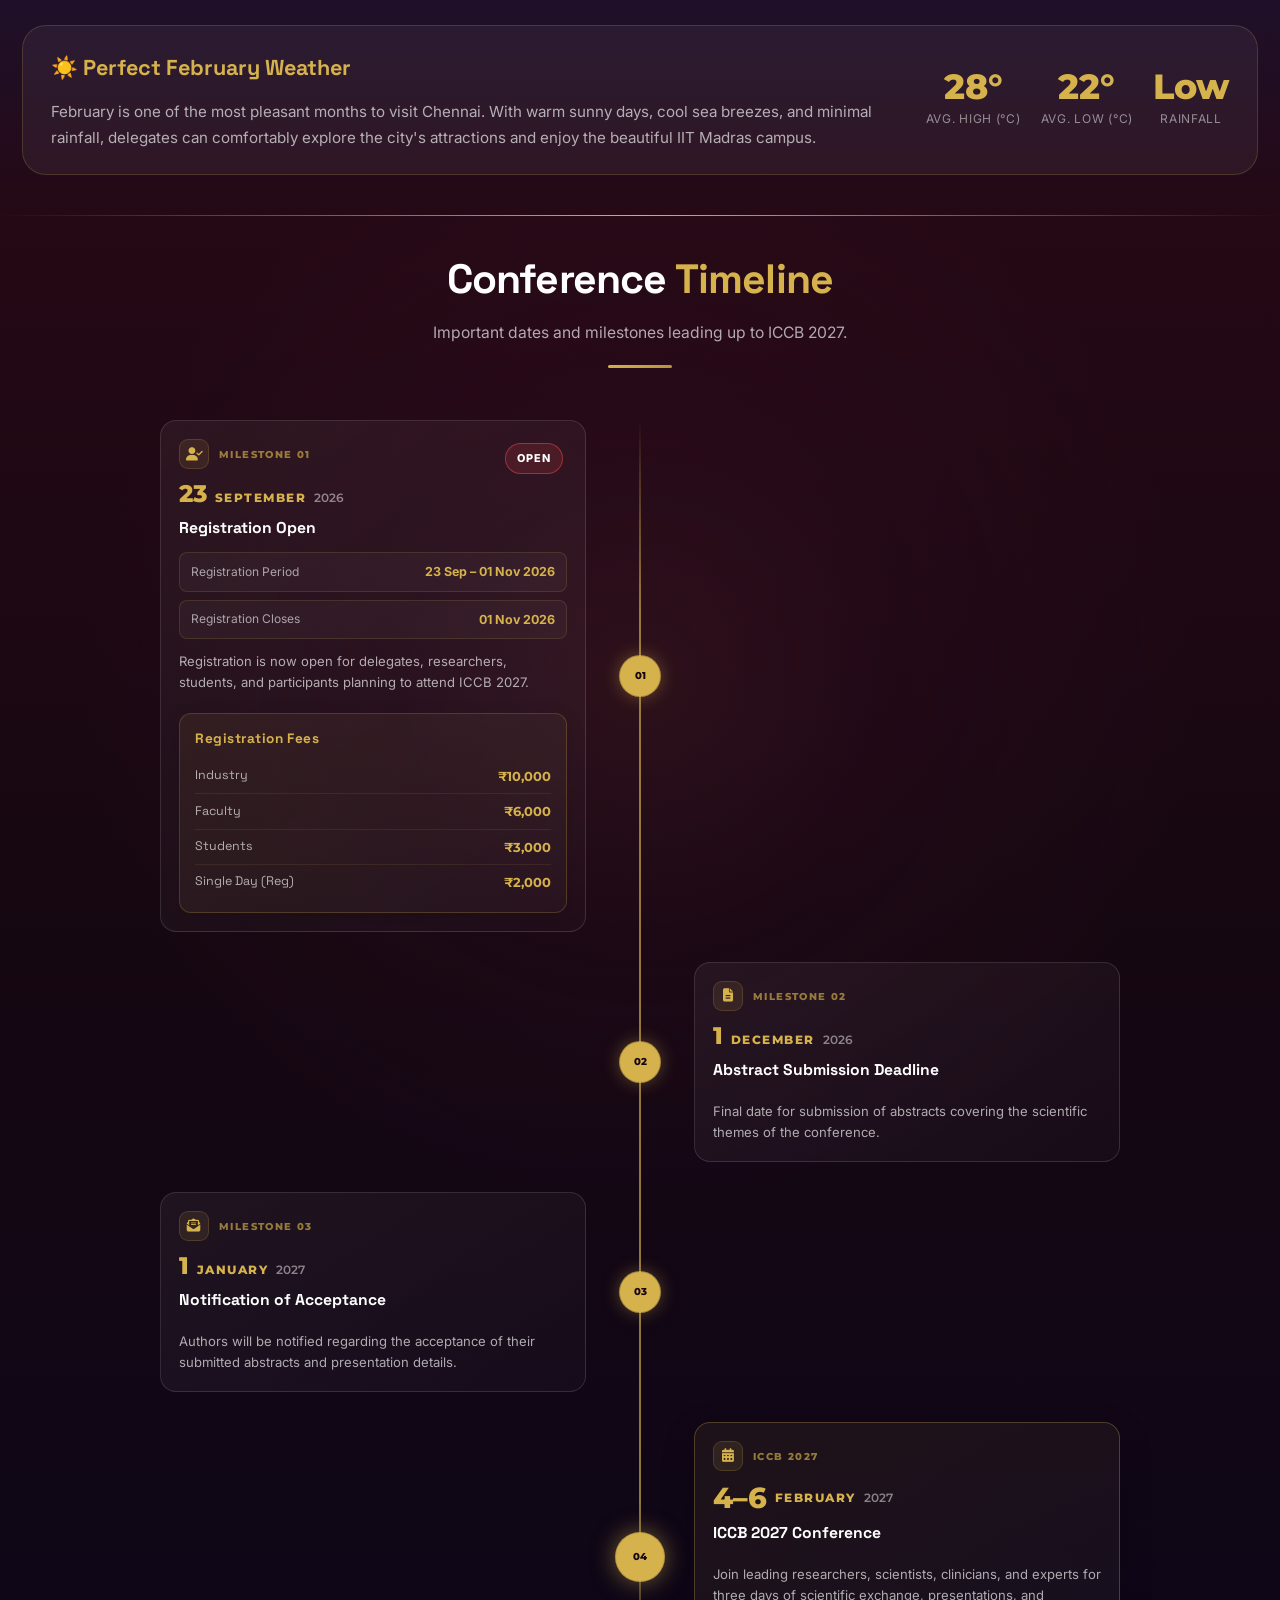
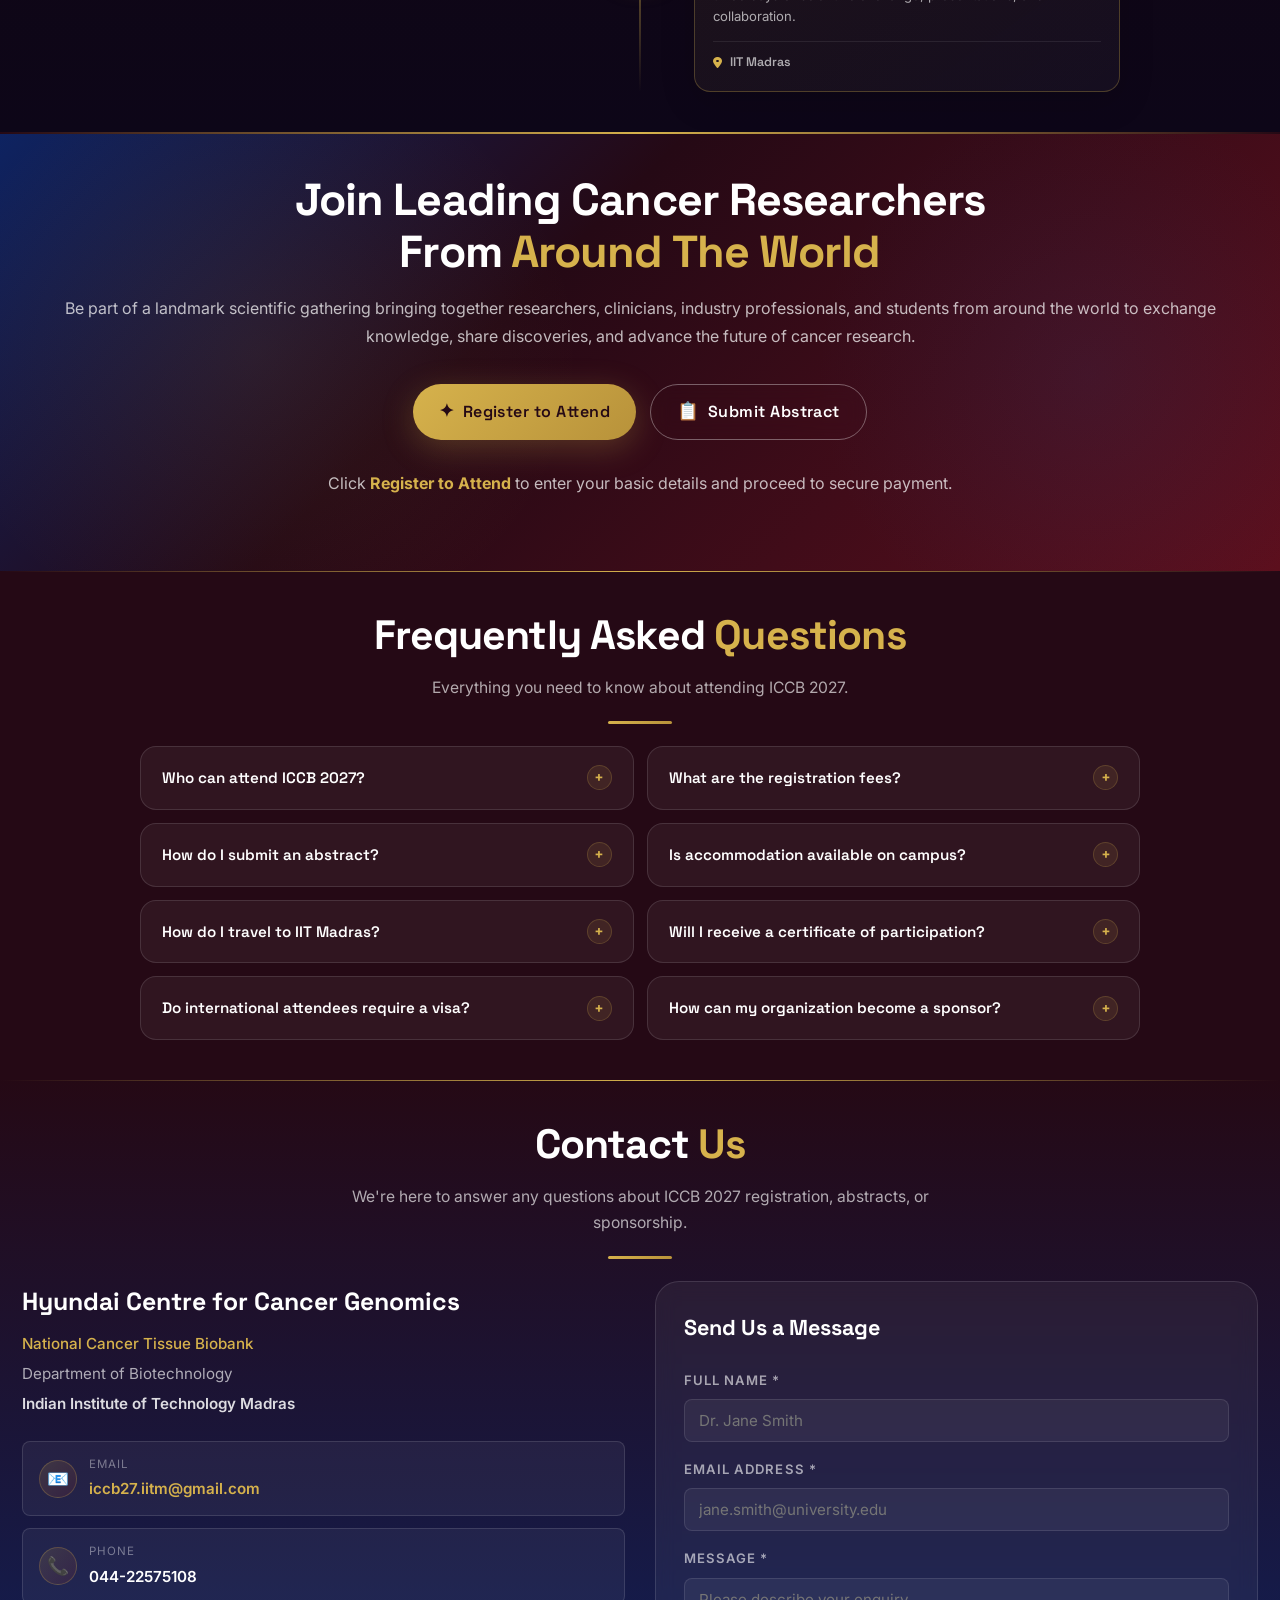
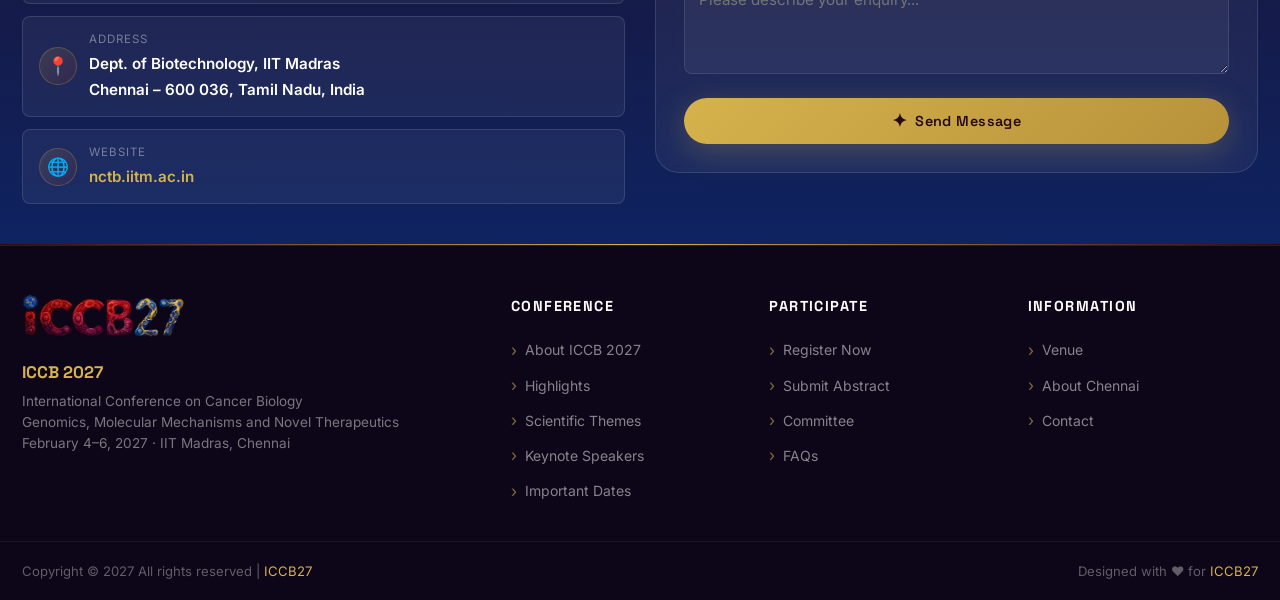
==== commit 9228e27f: "refactor: simplify DNA helix controls and enhance layout for better responsiveness" ====
--- a/index.html
+++ b/index.html
@@ -296,11 +296,11 @@
             the course of cancer treatment worldwide.
           </p>
 
-          <!-- <p class="about-description">
+          <p class="about-description">
             The conference features world-renowned keynote lectures, thematic symposia, poster sessions,
             workshops, and dedicated networking opportunities designed to catalyze new research directions and
             accelerate the development of next-generation cancer therapies.
-          </p> -->
+          </p>
         </div>
 
         <!-- Right: Visual -->
@@ -314,16 +314,8 @@
               <div class="iccb-themes__stage" aria-label="Interactive scientific themes visualization">
                 <div class="iccb-themes__dna">
                   <canvas class="iccb-themes__canvas" id="iccb-themes-canvas" tabindex="0"
-                    aria-label="Interactive DNA double helix. Drag to rotate or use the arrow keys."
+                    aria-label="Animated DNA double helix visualization for scientific themes."
                     role="img"></canvas>
-                  <div class="iccb-themes__controls">
-                    <span class="iccb-themes__hint">DRAG OR USE ARROW KEYS</span>
-                    <button class="iccb-themes__motion" type="button" aria-label="Pause helix rotation"
-                      aria-pressed="false">
-                      <i class="fa-solid fa-pause" aria-hidden="true"></i>
-                      <span>Pause</span>
-                    </button>
-                  </div>
                 </div>
 
                 <button class="iccb-theme-card" type="button" data-theme="0" aria-pressed="false">
--- a/styles.css
+++ b/styles.css
@@ -1274,9 +1274,14 @@
 
 .about-grid {
   display: grid;
-  grid-template-columns: 1fr 1fr;
+  grid-template-columns: repeat(2, minmax(0, 1fr));
   gap: 60px;
   align-items: center;
+}
+
+.about-content,
+.about-visual {
+  min-width: 0;
 }
 
 .about-content .section-header {
@@ -1352,6 +1357,33 @@
 
 .about-visual {
   position: relative;
+}
+
+@media (min-width: 1101px) {
+  .about-visual .iccb-themes__stage {
+    grid-template-columns: repeat(3, minmax(0, 1fr));
+    height: 568px;
+  }
+
+  .about-visual .iccb-themes__canvas {
+    position: absolute;
+    top: 50%;
+    left: 50%;
+    width: 123%;
+    height: 100%;
+    transform: translate(-50%, -50%);
+  }
+
+  .about-visual .iccb-theme-card {
+    width: 88%;
+    padding-block: 8px;
+  }
+
+  .about-visual .iccb-theme-card[data-theme="3"],
+  .about-visual .iccb-theme-card[data-theme="4"],
+  .about-visual .iccb-theme-card[data-theme="5"] {
+    justify-self: end;
+  }
 }
 
 /* ============================================================
@@ -1593,40 +1625,6 @@
   border-radius: var(--border-radius-sm);
 }
 
-.iccb-themes__controls {
-  position: absolute;
-  right: 12px;
-  bottom: 7px;
-  left: 12px;
-  display: flex;
-  align-items: center;
-  justify-content: center;
-  gap: 14px;
-  color: rgba(255, 255, 255, 0.58);
-  font-family: var(--font-numbers);
-  font-size: 0.63rem;
-  letter-spacing: 0.08em;
-}
-
-.iccb-themes__motion {
-  display: inline-flex;
-  min-height: 38px;
-  align-items: center;
-  gap: 7px;
-  padding: 0 10px;
-  border: 1px solid rgba(255, 255, 255, 0.2);
-  border-radius: var(--border-radius-sm);
-  color: var(--text-white);
-  font: 600 0.75rem var(--font-body);
-  transition: background var(--transition-fast), border-color var(--transition-fast);
-}
-
-.iccb-themes__motion:hover {
-  border-color: rgba(214, 178, 76, 0.55);
-  background: rgba(214, 178, 76, 0.08);
-}
-
-.iccb-themes__motion:focus-visible,
 .iccb-theme-card:focus-visible {
   outline: 3px solid rgba(214, 178, 76, 0.78);
   outline-offset: 3px;
@@ -1637,10 +1635,9 @@
   position: relative;
   z-index: 1;
   display: flex;
-  /* min-height: 112px; */
   align-items: center;
-  gap: 14px;
-  padding: 18px 16px;
+  gap: 10px;
+  padding: 12px 12px;
   border: 1px solid var(--glass-border);
   border-radius: var(--border-radius-sm);
   background: var(--glass-bg);
@@ -1666,9 +1663,9 @@
 
 .iccb-theme-card__icon {
   display: grid;
-  width: 40px;
-  height: 40px;
-  flex: 0 0 40px;
+  width: 30px;
+  height: 30px;
+  flex: 0 0 30px;
   place-items: center;
   border: 1px solid color-mix(in srgb, var(--theme-accent) 48%, transparent);
   border-radius: 50%;
@@ -1679,8 +1676,8 @@
 }
 
 .iccb-theme-card__icon svg {
-  width: 22px;
-  height: 22px;
+  width: 15px;
+  height: 15px;
   fill: none;
   stroke: currentColor;
   stroke-width: 1.5;
@@ -1702,7 +1699,7 @@
 .iccb-theme-card__name {
   color: var(--text-white);
   font-family: var(--font-heading);
-  font-size: 0.94rem;
+  font-size: 0.84rem;
   font-weight: 600;
   line-height: 1.3;
 }
@@ -4650,25 +4647,20 @@
     min-height: 250px;
   }
 
-  .iccb-themes__controls {
+  .iccb-theme-card[data-theme] {
     gap: 8px;
-    font-size: 0.57rem;
-  }
-
-  .iccb-theme-card[data-theme] {
-    gap: 9px;
-    padding: 13px 10px;
+    padding: 10px 9px;
   }
 
   .iccb-theme-card__icon {
-    width: 32px;
-    height: 32px;
-    flex-basis: 32px;
+    width: 25px;
+    height: 25px;
+    flex-basis: 25px;
     font-size: 0.86rem;
   }
 
   .iccb-theme-card__name {
-    font-size: 0.82rem;
+    font-size: 0.72rem;
   }
 
   .iccb-theme-card__description {
@@ -4701,11 +4693,11 @@
   .iccb-theme-card[data-theme] {
     min-height: 0;
     align-items: center;
-    padding: 12px;
+    padding: 10px;
   }
 
   .iccb-theme-card__name {
-    font-size: 0.86rem;
+    font-size: 0.76rem;
   }
 
   .iccb-theme-card__description {
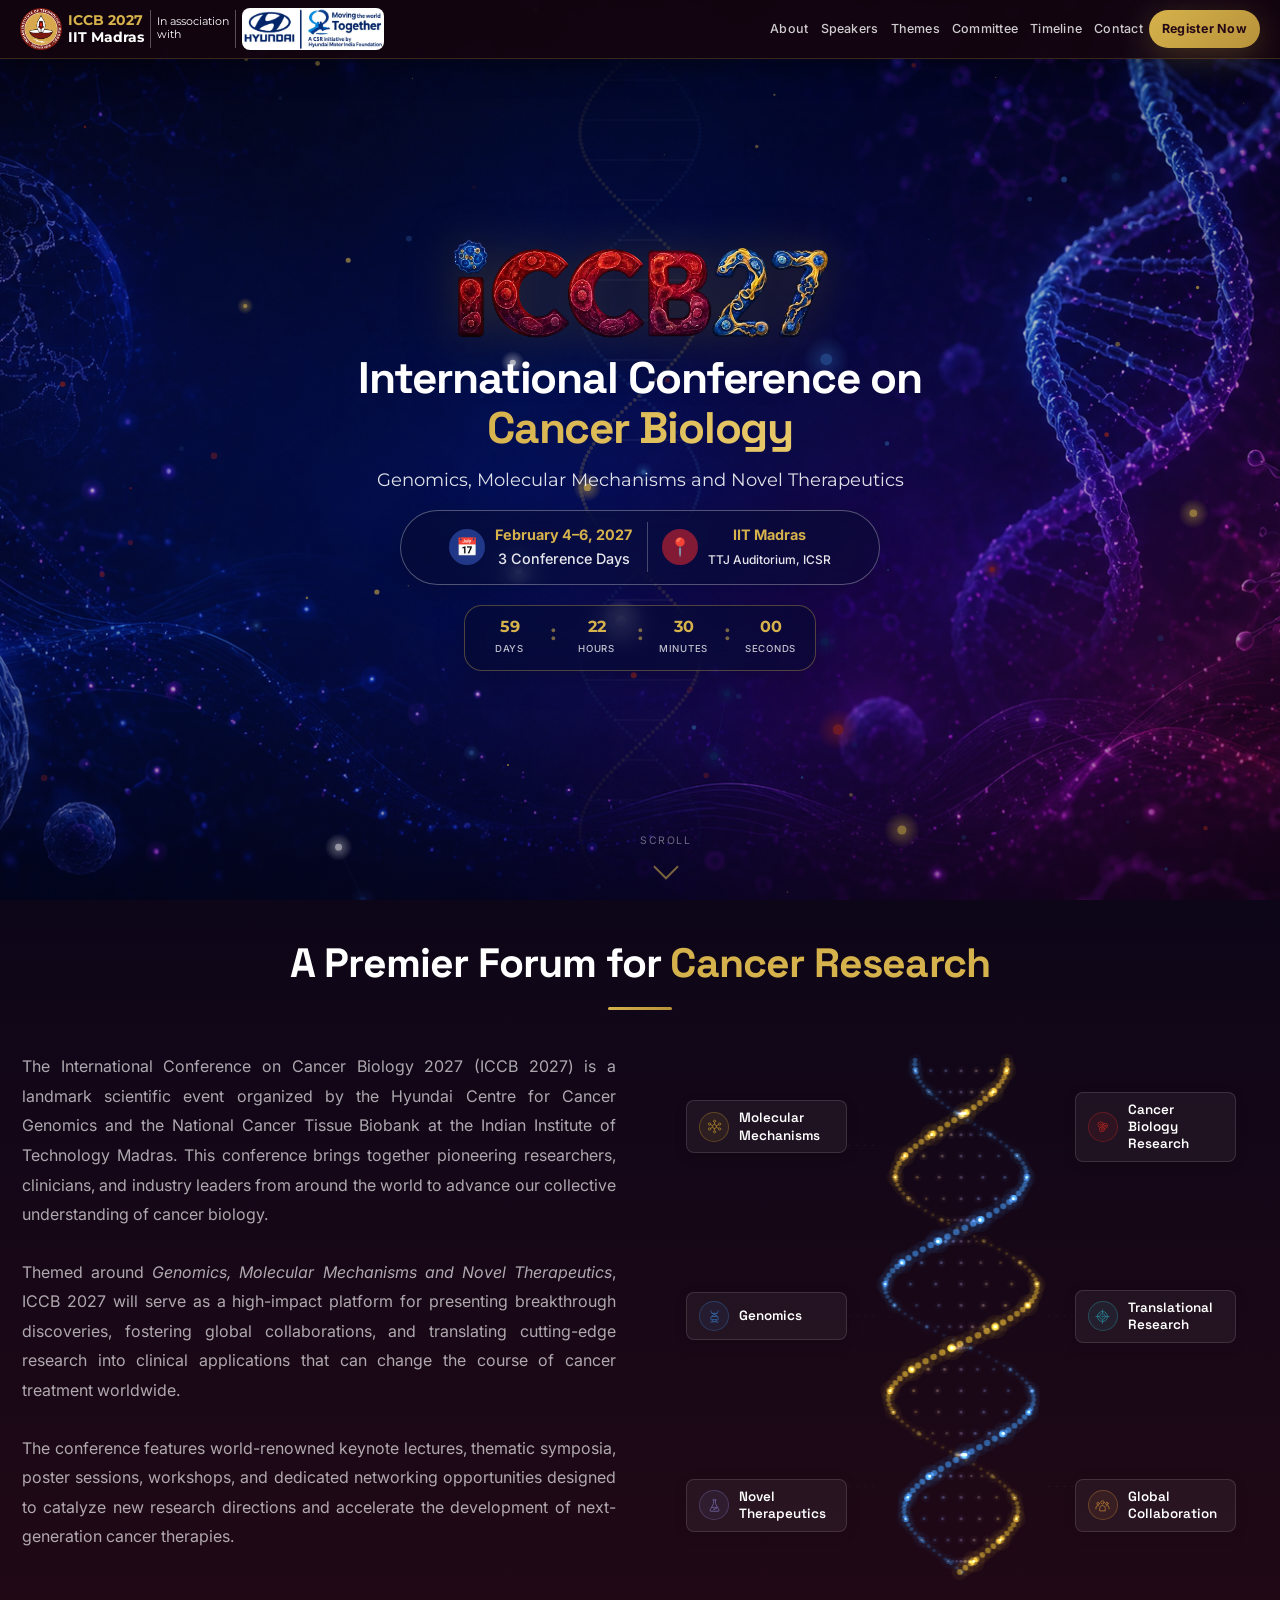
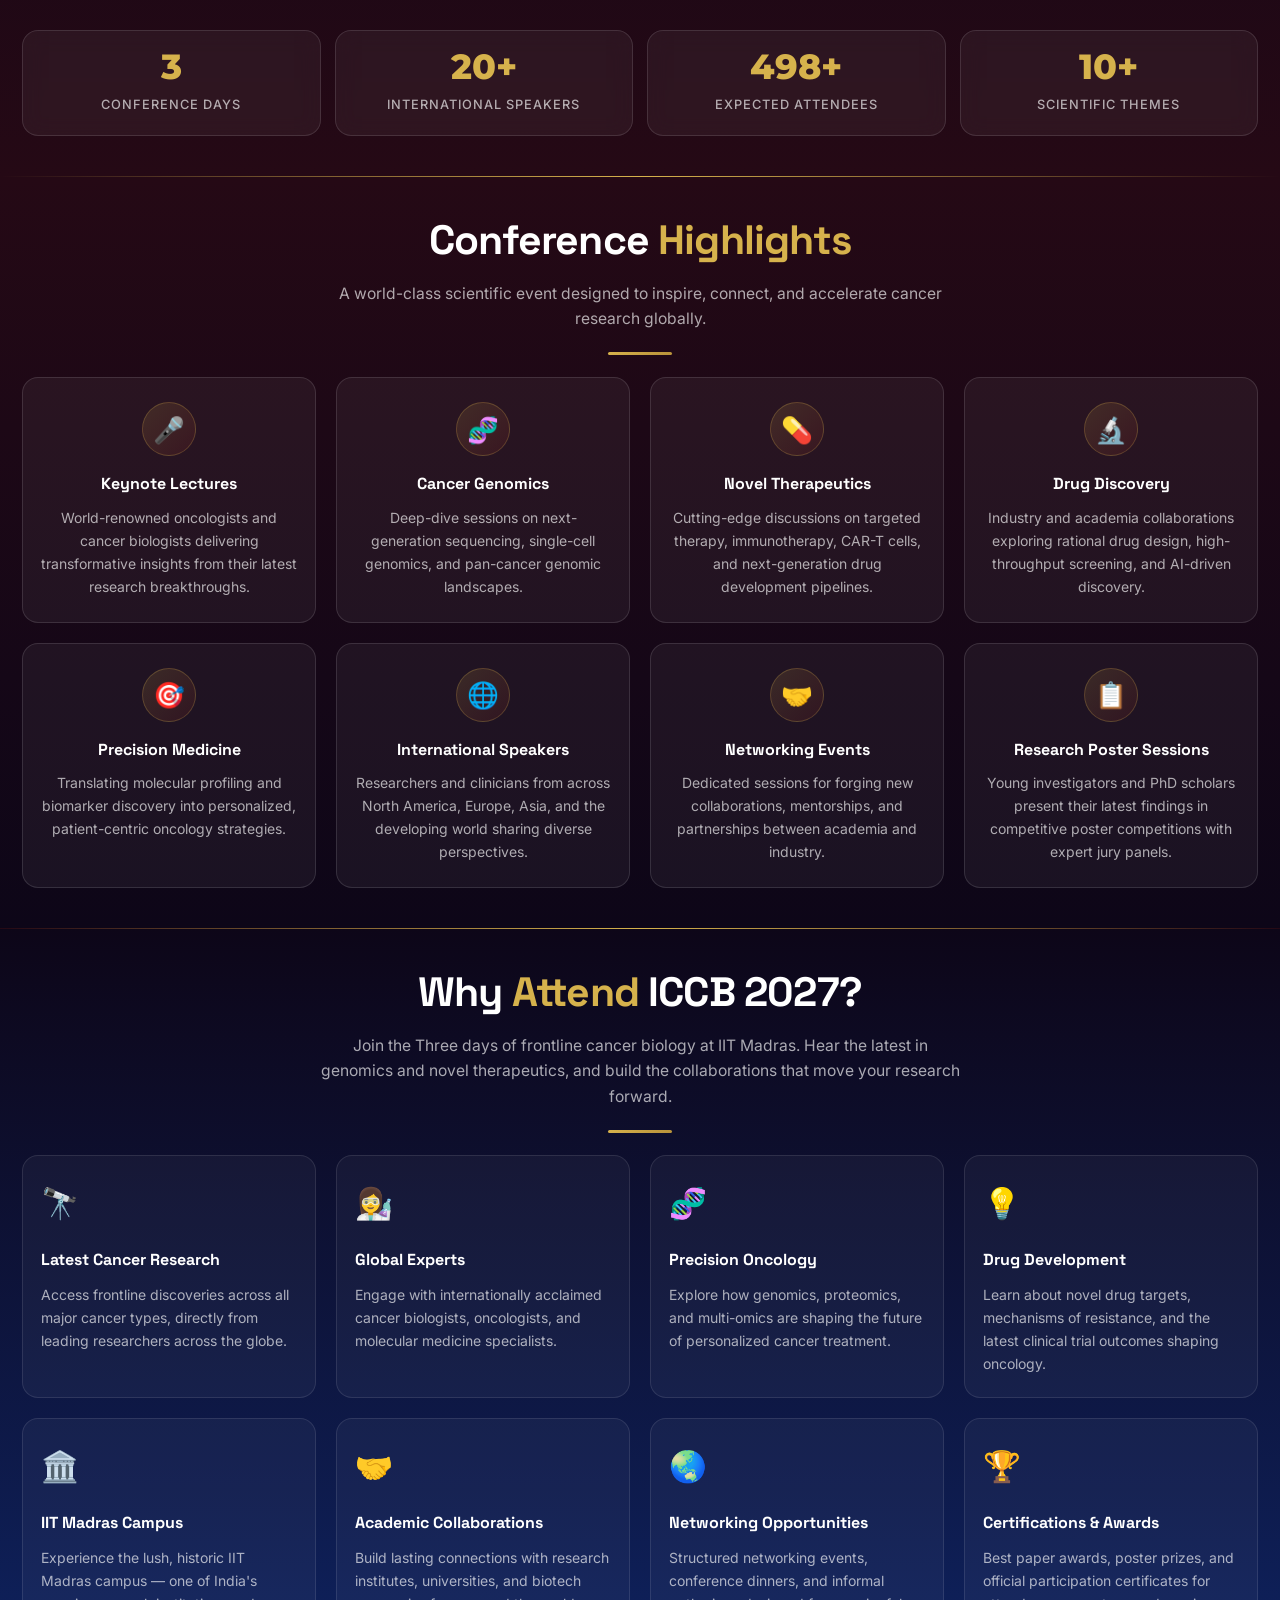
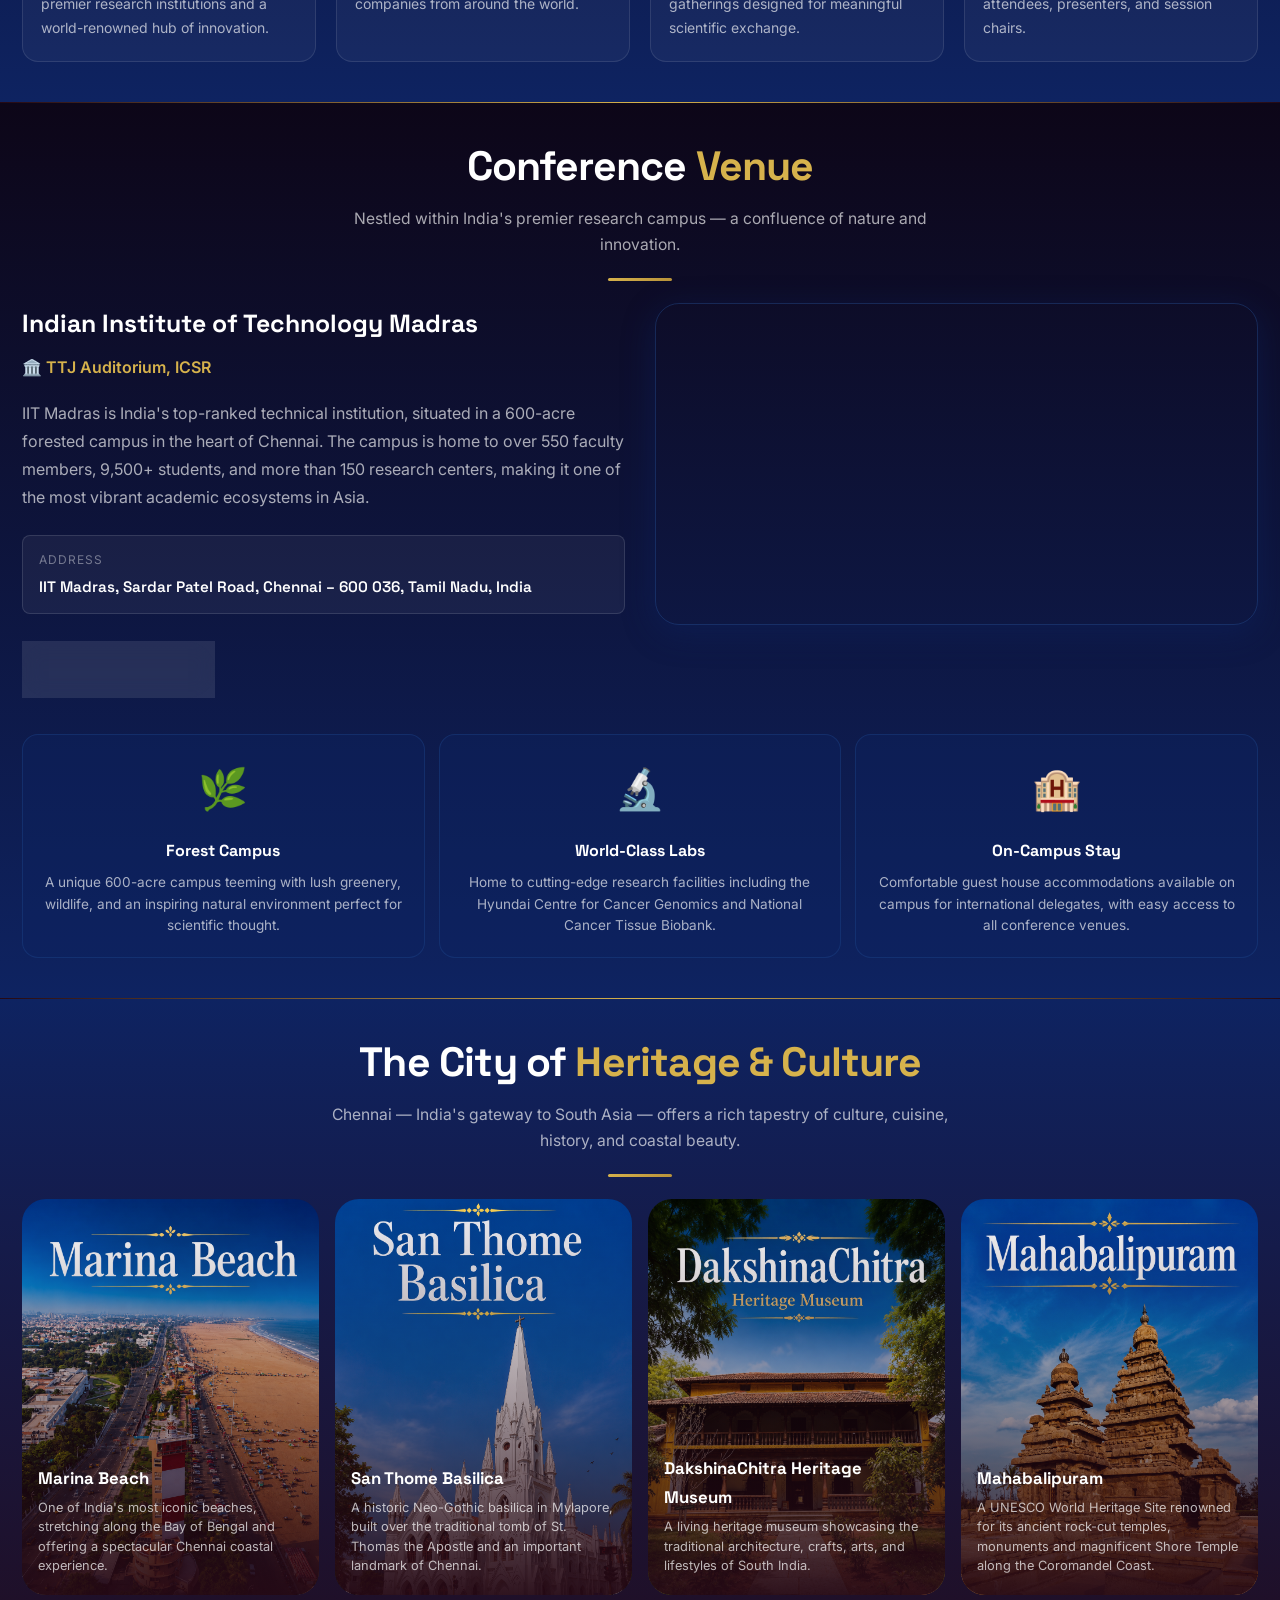
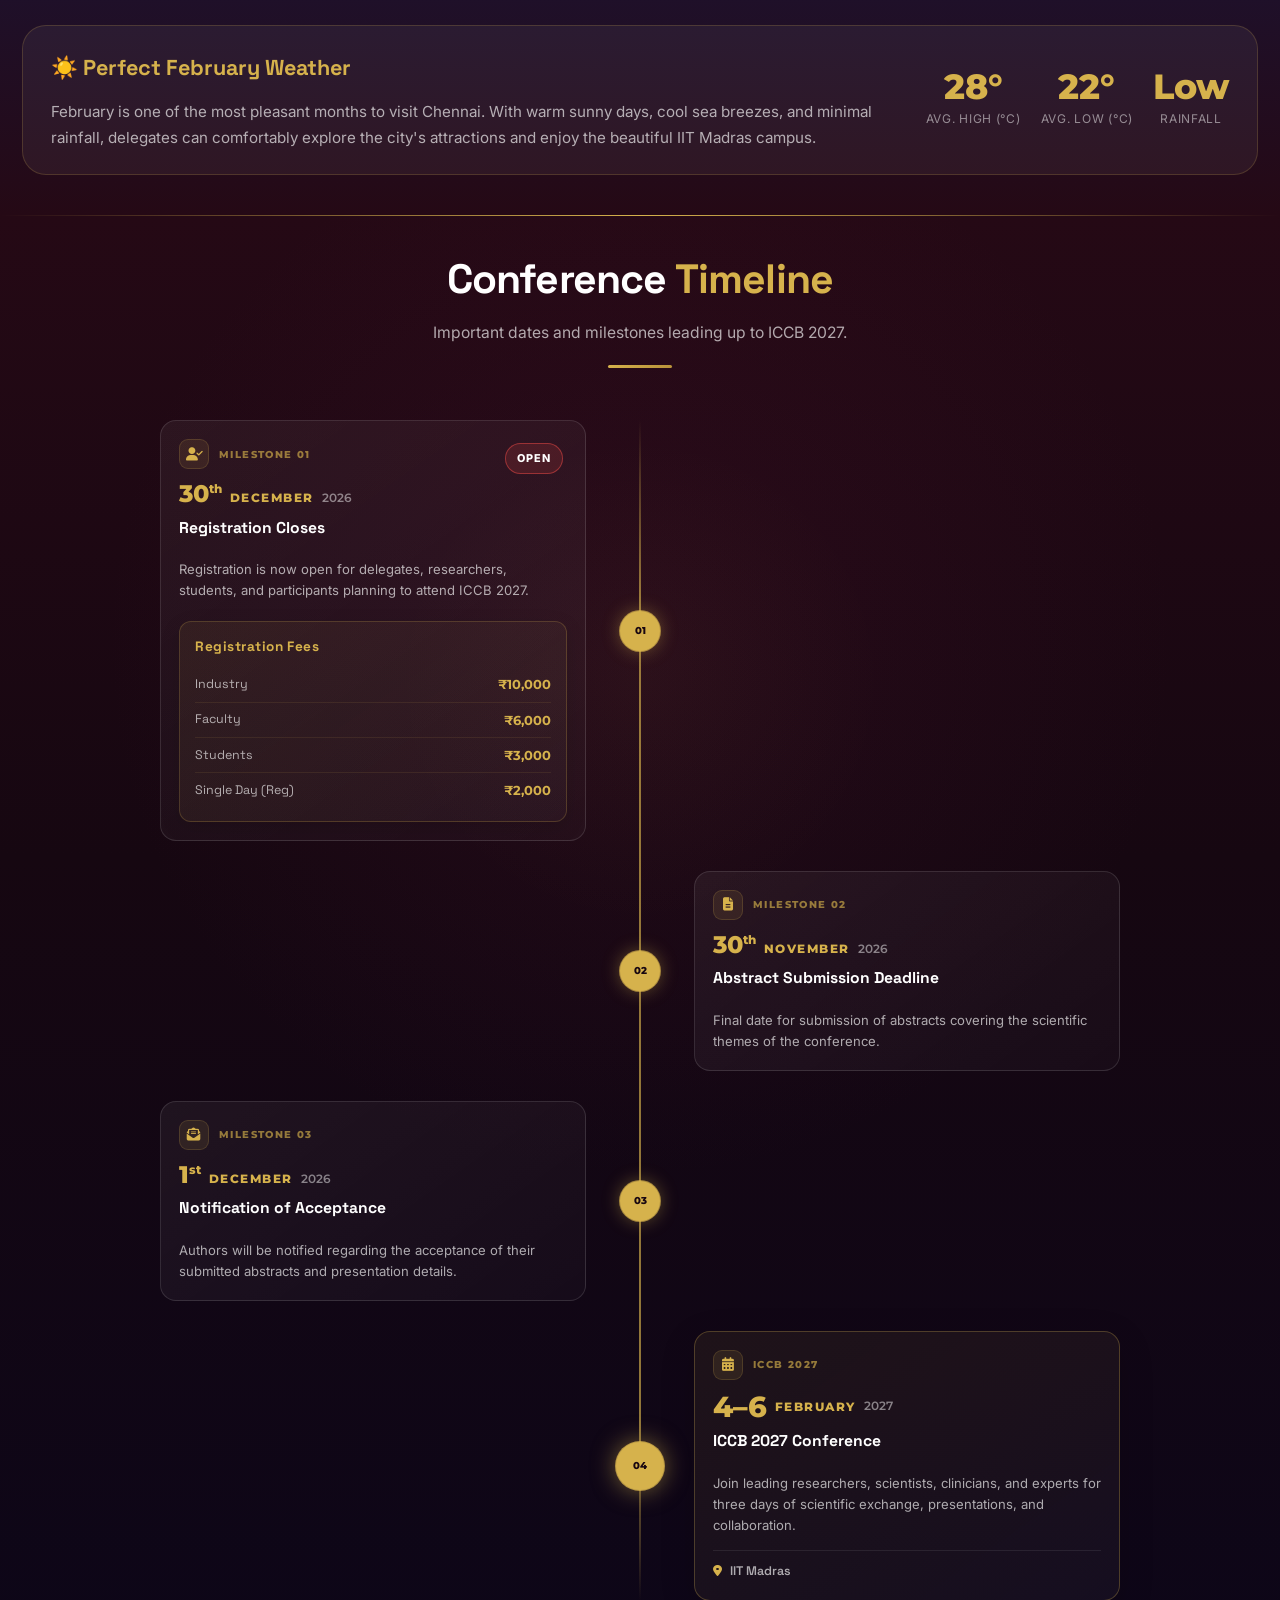
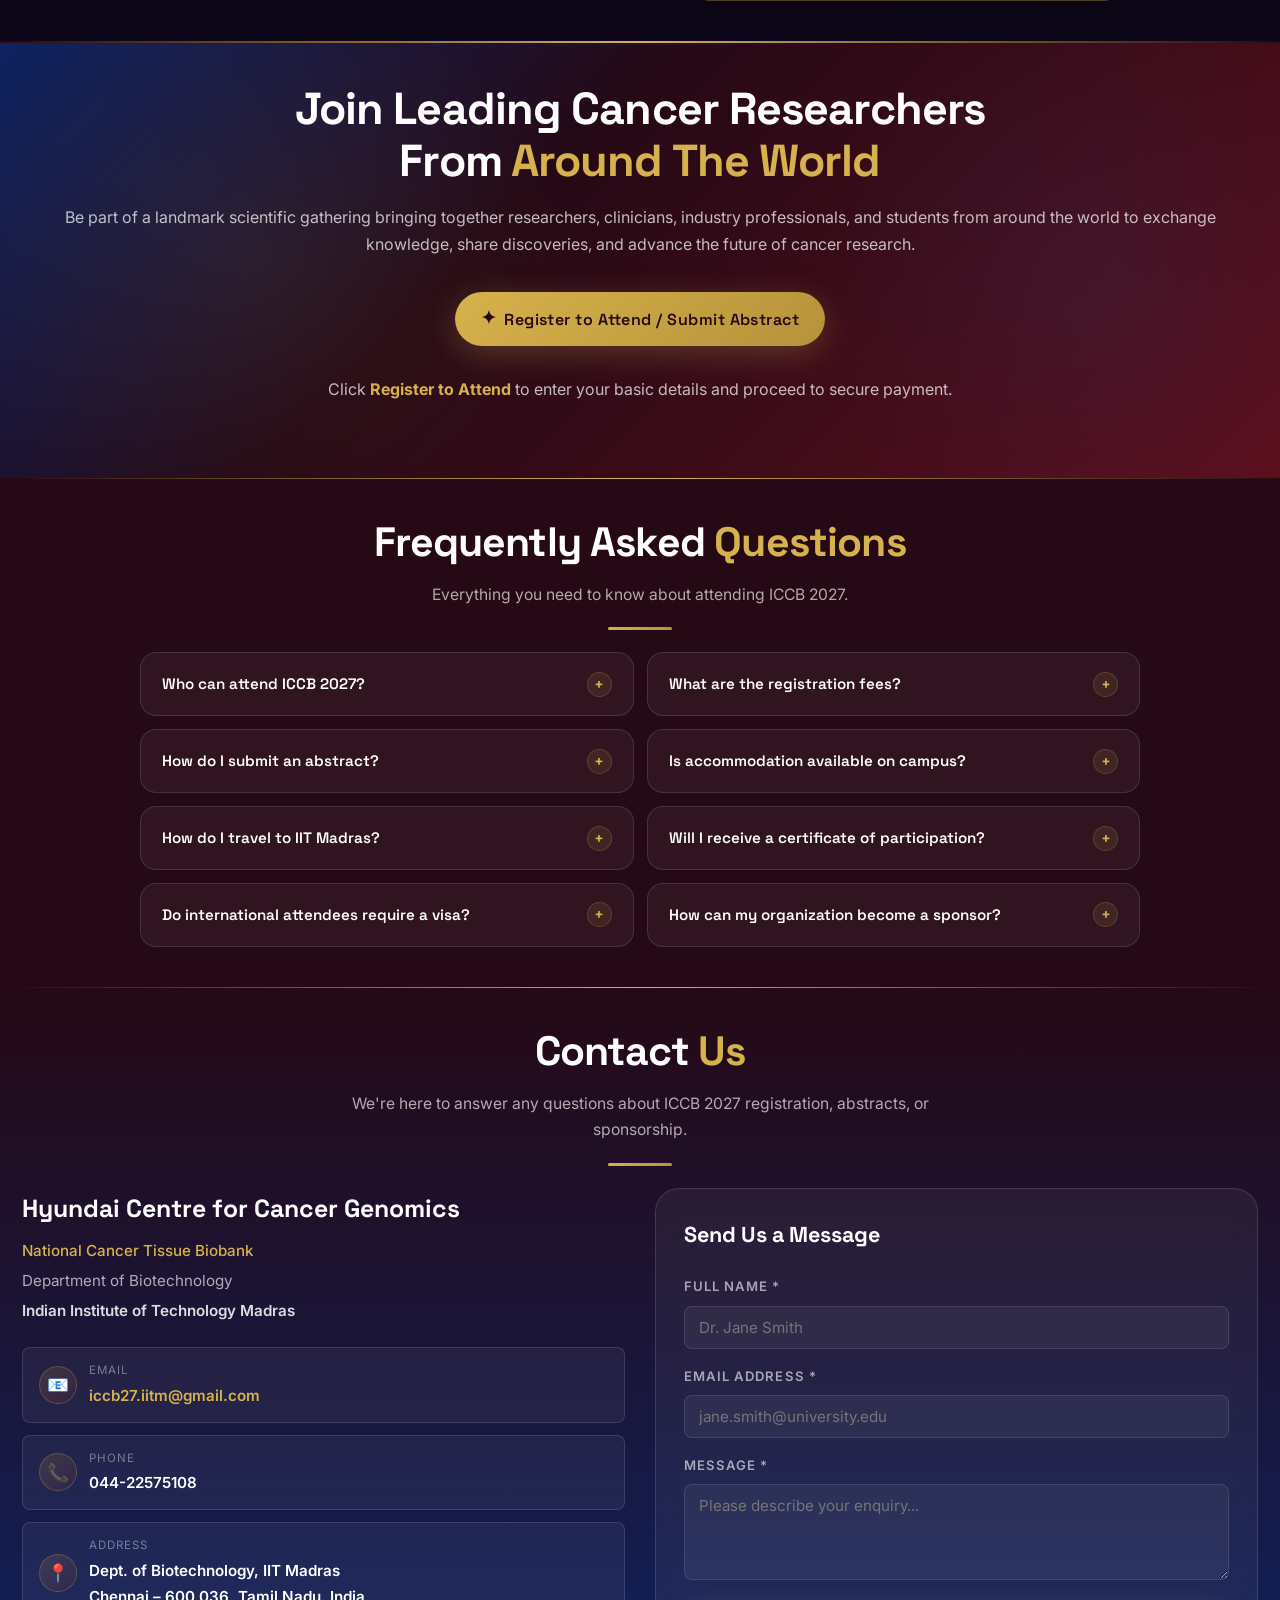
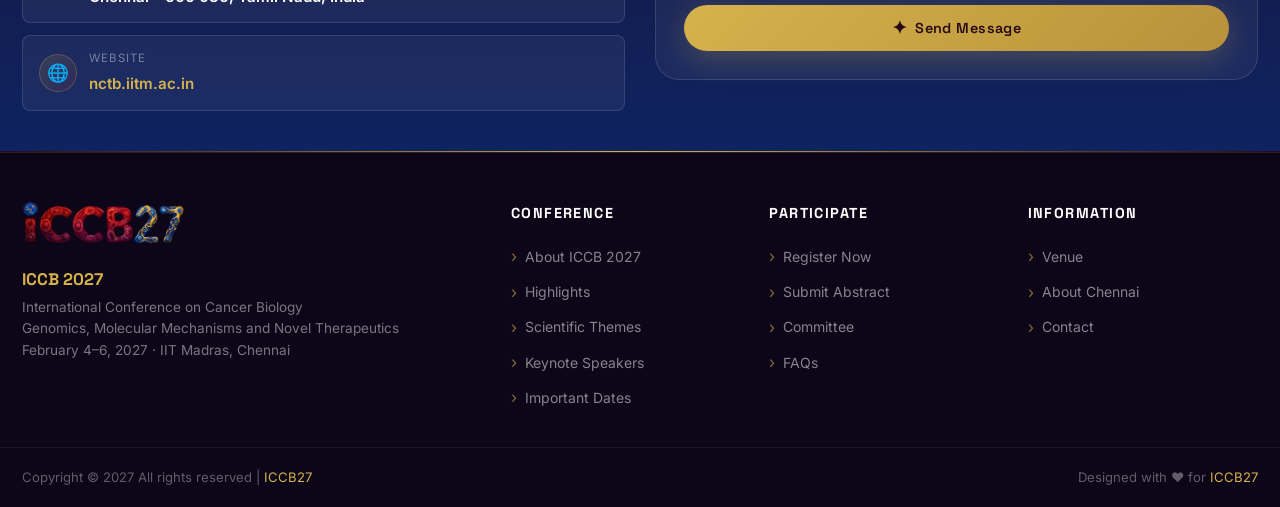
==== commit 7221cbcc: "Update the Timeline" ====
--- a/index.html
+++ b/index.html
@@ -863,7 +863,7 @@
                 </span>
               </div>
 
-              <div class="tl-date">
+              <!-- <div class="tl-date">
                 <span class="tl-day">23</span>
                 <span class="tl-month">SEPTEMBER</span>
                 <span class="tl-year">2026</span>
@@ -878,17 +878,23 @@
                 Open
               </span>
 
-              <!-- Registration Period -->
               <div class="registration-period">
                 <span class="period-label">Registration Period</span>
                 <strong>23 Sep – 01 Nov 2026</strong>
-              </div>
-
-              <!-- Registration Close -->
-              <div class="registration-close">
-                <span class="period-label">Registration Closes</span>
-                <strong>01 Nov 2026</strong>
-              </div>
+              </div> -->
+              <span class="timeline-status" data-date="2026-09-23" data-before="Upcoming" data-on="Open Today"
+                data-after="Open">
+                Open
+              </span>
+
+              <div class="tl-date">
+                <span class="tl-day">30<sup>th</sup></span>
+                <span class="tl-month">DECEMBER</span>
+                <span class="tl-year">2026</span>
+              </div>
+              <h3 class="tl-title">
+                Registration Closes
+              </h3>
 
               <p class="tl-desc">
                 Registration is now open for delegates, researchers,
@@ -959,8 +965,8 @@
                 </span>
               </div>
               <div class="tl-date">
-                <span class="tl-day">1</span>
-                <span class="tl-month">DECEMBER</span>
+                <span class="tl-day">30<sup>th</sup></span>
+                <span class="tl-month">NOVEMBER</span>
                 <span class="tl-year">2026</span>
               </div>
               <h3 class="tl-title">
@@ -990,9 +996,9 @@
                 </span>
               </div>
               <div class="tl-date">
-                <span class="tl-day">1</span>
-                <span class="tl-month">JANUARY</span>
-                <span class="tl-year">2027</span>
+                <span class="tl-day">1<sup>st</sup></span>
+                <span class="tl-month">DECEMBER</span>
+                <span class="tl-year">2026</span>
               </div>
               <h3 class="tl-title">
                 Notification of Acceptance
@@ -1231,16 +1237,16 @@
           <a href="https://conf.code.iitm.ac.in/conf/Cancer_Biology" target="_blank" class="btn btn-primary btn-lg"
             id="reg-attend-btn">
             <span class="btn-icon">✦</span>
-            Register to Attend
+            Register to Attend / Submit Abstract
           </a>
           <!-- <a href="#" class="btn btn-outline btn-lg" id="reg-sponsor-btn">
             <span class="btn-icon">💼</span>
             Become a Sponsor
           </a> -->
-          <a href="#" class="btn btn-outline btn-lg" id="reg-abstract-btn">
+          <!-- <a href="#" class="btn btn-outline btn-lg" id="reg-abstract-btn">
             <span class="btn-icon">📋</span>
             Submit Abstract
-          </a>
+          </a> -->
         </div>
 
         <p class="register-note">Click <span class="gold"><b>Register to Attend</b></span> to enter your basic details
--- a/styles.css
+++ b/styles.css
@@ -1647,12 +1647,41 @@
   transition: border-color 280ms ease, box-shadow 280ms ease, background 280ms ease;
 }
 
-.iccb-theme-card[data-theme="0"] { --theme-accent: #967327; grid-column: 1; grid-row: 1; }
-.iccb-theme-card[data-theme="1"] { --theme-accent: #315f9c; grid-column: 1; grid-row: 2; }
-.iccb-theme-card[data-theme="2"] { --theme-accent: #675a93; grid-column: 1; grid-row: 3; }
-.iccb-theme-card[data-theme="3"] { --theme-accent: #992221; grid-column: 3; grid-row: 1; }
-.iccb-theme-card[data-theme="4"] { --theme-accent: #28798b; grid-column: 3; grid-row: 2; }
-.iccb-theme-card[data-theme="5"] { --theme-accent: #a66d32; grid-column: 3; grid-row: 3; }
+.iccb-theme-card[data-theme="0"] {
+  --theme-accent: #967327;
+  grid-column: 1;
+  grid-row: 1;
+}
+
+.iccb-theme-card[data-theme="1"] {
+  --theme-accent: #315f9c;
+  grid-column: 1;
+  grid-row: 2;
+}
+
+.iccb-theme-card[data-theme="2"] {
+  --theme-accent: #675a93;
+  grid-column: 1;
+  grid-row: 3;
+}
+
+.iccb-theme-card[data-theme="3"] {
+  --theme-accent: #992221;
+  grid-column: 3;
+  grid-row: 1;
+}
+
+.iccb-theme-card[data-theme="4"] {
+  --theme-accent: #28798b;
+  grid-column: 3;
+  grid-row: 2;
+}
+
+.iccb-theme-card[data-theme="5"] {
+  --theme-accent: #a66d32;
+  grid-column: 3;
+  grid-row: 3;
+}
 
 .iccb-theme-card:hover,
 .iccb-theme-card.is-active {
@@ -1781,7 +1810,8 @@
   gap: 18px;
 }
 
-.speaker-card {
+.speaker-card,
+.committee-card {
   background: var(--glass-bg);
   border: 1px solid var(--glass-border);
   border-radius: var(--border-radius);
@@ -1792,14 +1822,16 @@
   overflow: hidden;
 }
 
-.speaker-card:hover {
+.speaker-card:hover,
+.committee-card:hover {
   transform: translateY(-8px);
   border-color: rgba(214, 178, 76, 0.3);
   box-shadow: var(--shadow-gold);
   background: rgba(214, 178, 76, 0.04);
 }
 
-.speaker-card .avatar-sm {
+.speaker-card .avatar-sm,
+.committee-card .avatar-sm {
   width: clamp(88px, 9vw, 136px);
   height: clamp(88px, 9vw, 136px);
   aspect-ratio: 1 / 1;
@@ -1814,18 +1846,21 @@
   transition: all var(--transition-med);
 }
 
-.speaker-card:hover .avatar-sm {
+.speaker-card:hover .avatar-sm,
+.committee-card:hover .avatar-sm {
   border-color: rgba(214, 178, 76, 0.6);
   box-shadow: var(--glow-gold);
 }
 
-.speaker-card .avatar-sm svg {
+.speaker-card .avatar-sm svg,
+.committee-card .avatar-sm svg {
   width: 50px;
   height: 50px;
   opacity: 0.6;
 }
 
-.speaker-card .avatar-sm img {
+.speaker-card .avatar-sm img,
+.committee-card .avatar-sm img {
   width: 100%;
   height: 100%;
   object-fit: cover;
@@ -1833,7 +1868,8 @@
   display: block;
 }
 
-.speaker-card .s-name {
+.speaker-card .s-name,
+.committee-card .c-name {
   font-family: var(--font-heading);
   font-weight: 700;
   font-size: 1rem;
@@ -1841,20 +1877,15 @@
   margin-bottom: 6px;
 }
 
-.speaker-card .s-role {
-  font-size: 0.8rem;
-  color: var(--dna-gold);
-  font-weight: 600;
-  margin-bottom: 4px;
-}
-
-.speaker-card .s-institution {
+.speaker-card .s-role,
+.committee-card .c-role {
   font-size: 0.8rem;
   color: rgba(255, 255, 255, 0.55);
   margin-bottom: 4px;
 }
 
-.speaker-card .s-country {
+.speaker-card .s-country,
+.committee-card .c-country {
   font-size: 0.78rem;
   color: rgba(255, 255, 255, 0.4);
 }
@@ -1917,72 +1948,6 @@
   grid-template-columns: repeat(auto-fit, minmax(230px, 270px));
   gap: 18px;
   justify-content: center;
-}
-
-/* Committee Card */
-.committee-card {
-  width: 100%;
-  box-sizing: border-box;
-  background: var(--glass-bg);
-  border: 1px solid var(--glass-border);
-  border-radius: var(--border-radius);
-  padding: 22px 18px;
-  text-align: center;
-  transition: all var(--transition-med);
-}
-
-.committee-card:hover {
-  transform: translateY(-4px);
-  border-color: rgba(214, 178, 76, 0.25);
-  background: rgba(214, 178, 76, 0.04);
-}
-
-/* Avatar */
-.committee-avatar {
-  width: 80px;
-  height: 80px;
-  border-radius: 50%;
-  margin: 0 auto 16px;
-  background: linear-gradient(135deg, var(--burgundy), var(--genomics-blue));
-  display: flex;
-  align-items: center;
-  justify-content: center;
-  border: 2px solid rgba(214, 178, 76, 0.2);
-}
-
-.committee-avatar svg {
-  width: 72px;
-  height: 72px;
-  margin: 0 auto 12px;
-}
-
-.committee-name {
-  font-family: var(--font-heading);
-  font-weight: 700;
-  font-size: 0.95rem;
-  color: var(--text-white);
-  margin-bottom: 6px;
-}
-
-.committee-role {
-  font-size: 0.78rem;
-  color: var(--dna-gold);
-  font-weight: 600;
-  margin-bottom: 4px;
-  text-transform: uppercase;
-  letter-spacing: 0.06em;
-}
-
-.committee-dept {
-  font-size: 0.78rem;
-  color: rgba(255, 255, 255, 0.5);
-  line-height: 1.4;
-}
-
-/* Chief Patron */
-.committee-card.chief {
-  background: linear-gradient(135deg, rgba(92, 15, 29, 0.25), rgba(14, 35, 97, 0.2));
-  border-color: rgba(214, 178, 76, 0.3);
 }
 
 /* ============================================================
@@ -2574,6 +2539,14 @@
 .tl-day {
   font-family: var(--font-numbers);
   font-size: 1.5rem;
+  line-height: 1;
+  font-weight: 800;
+  color: var(--dna-gold);
+}
+
+.tl-day sup{
+  font-family: var(--font-numbers);
+  font-size: 0.75rem;
   line-height: 1;
   font-weight: 800;
   color: var(--dna-gold);
@@ -3736,11 +3709,13 @@
     gap: 18px;
   }
 
-  .speaker-card {
+  .speaker-card,
+  .committee-card {
     padding: 18px 12px;
   }
 
-  .speaker-card .avatar-sm {
+  .speaker-card .avatar-sm,
+  .committee-card .avatar-sm {
     width: 114px;
     height: 114px;
     margin-bottom: 14px;
@@ -3754,15 +3729,9 @@
     gap: 16px;
   }
 
-  .committee-card {
+  /* .committee-card {
     padding: 20px 16px;
-  }
-
-  .committee-avatar {
-    width: 68px;
-    height: 68px;
-    margin-bottom: 10px;
-  }
+  } */
 
   .venue-grid,
   .contact-grid {
@@ -3854,7 +3823,8 @@
     flex-shrink: 0;
   }
 
-  .nav-mobile.open, #hero .hero-actions {
+  .nav-mobile.open,
+  #hero .hero-actions {
     display: flex;
   }
 
@@ -3888,7 +3858,8 @@
     grid-template-columns: repeat(3, minmax(0, 1fr));
   }
 
-  .speaker-card .avatar-sm {
+  .speaker-card .avatar-sm,
+  .committee-card .avatar-sm {
     width: 104px;
     height: 104px;
   }
@@ -3898,9 +3869,9 @@
     padding: 20px 16px;
   }
 
-  .committee-card {
+  /* .committee-card {
     padding: 18px 14px;
-  }
+  } */
 
   .committee-grid {
     grid-template-columns: repeat(2, 1fr);
@@ -4332,6 +4303,10 @@
     padding-top: 4rem;
   }
 
+  /* .committee-card {
+    padding: 17px 14px;
+  } */
+
   .highlight-card,
   .why-card,
   .speaker-card,
@@ -4339,16 +4314,11 @@
     padding: 17px 14px;
   }
 
-  .speaker-card .avatar-sm {
+  .speaker-card .avatar-sm,
+  .committee-card .avatar-sm {
     width: 100px;
     height: 100px;
     margin-bottom: 12px;
-  }
-
-  .committee-avatar {
-    width: 62px;
-    height: 62px;
-    margin-bottom: 10px;
   }
 
   .committee-group {
@@ -4568,7 +4538,8 @@
     grid-template-columns: 1fr;
   }
 
-  .speaker-card .avatar-sm {
+  .speaker-card .avatar-sm,
+  .committee-card .avatar-sm {
     width: 96px;
     height: 96px;
   }
@@ -4706,6 +4677,7 @@
 }
 
 @media (prefers-reduced-motion: reduce) {
+
   .iccb-theme-card,
   .iccb-theme-card__icon,
   .iccb-theme-card__marker,
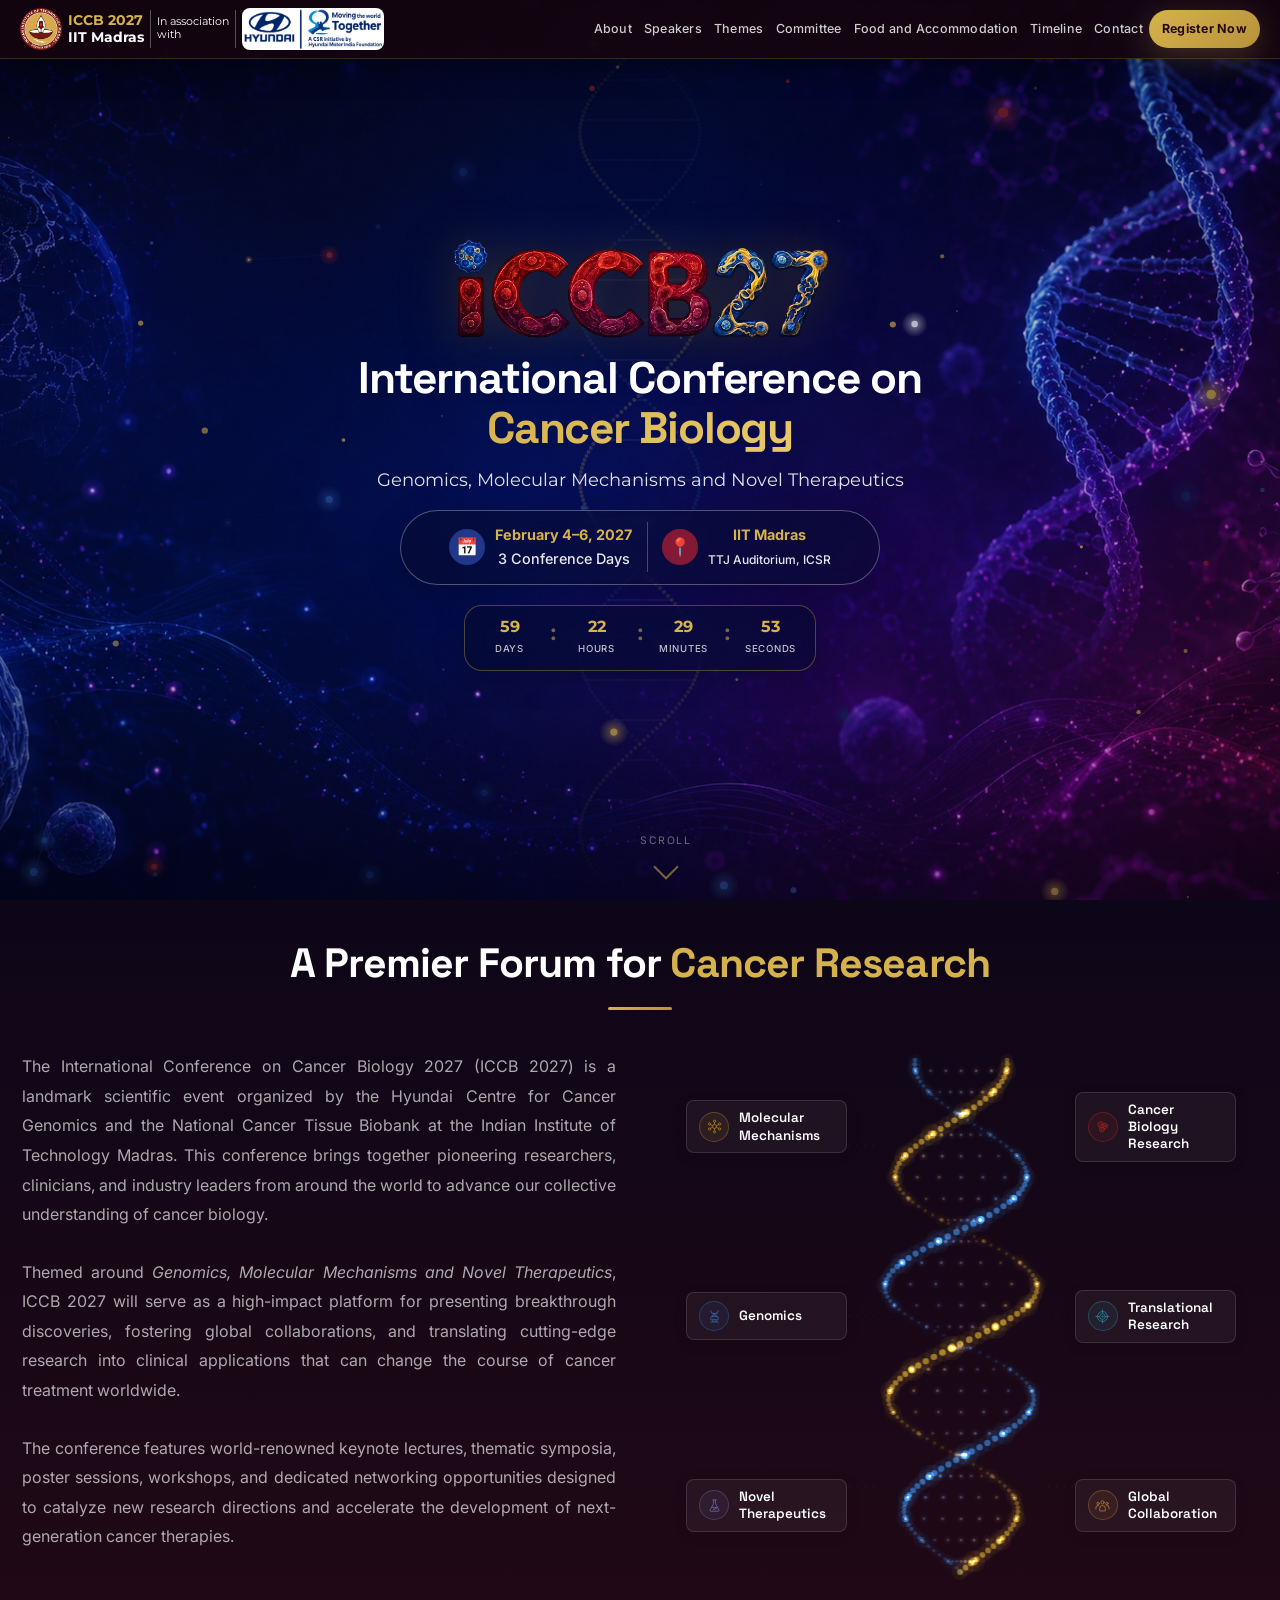
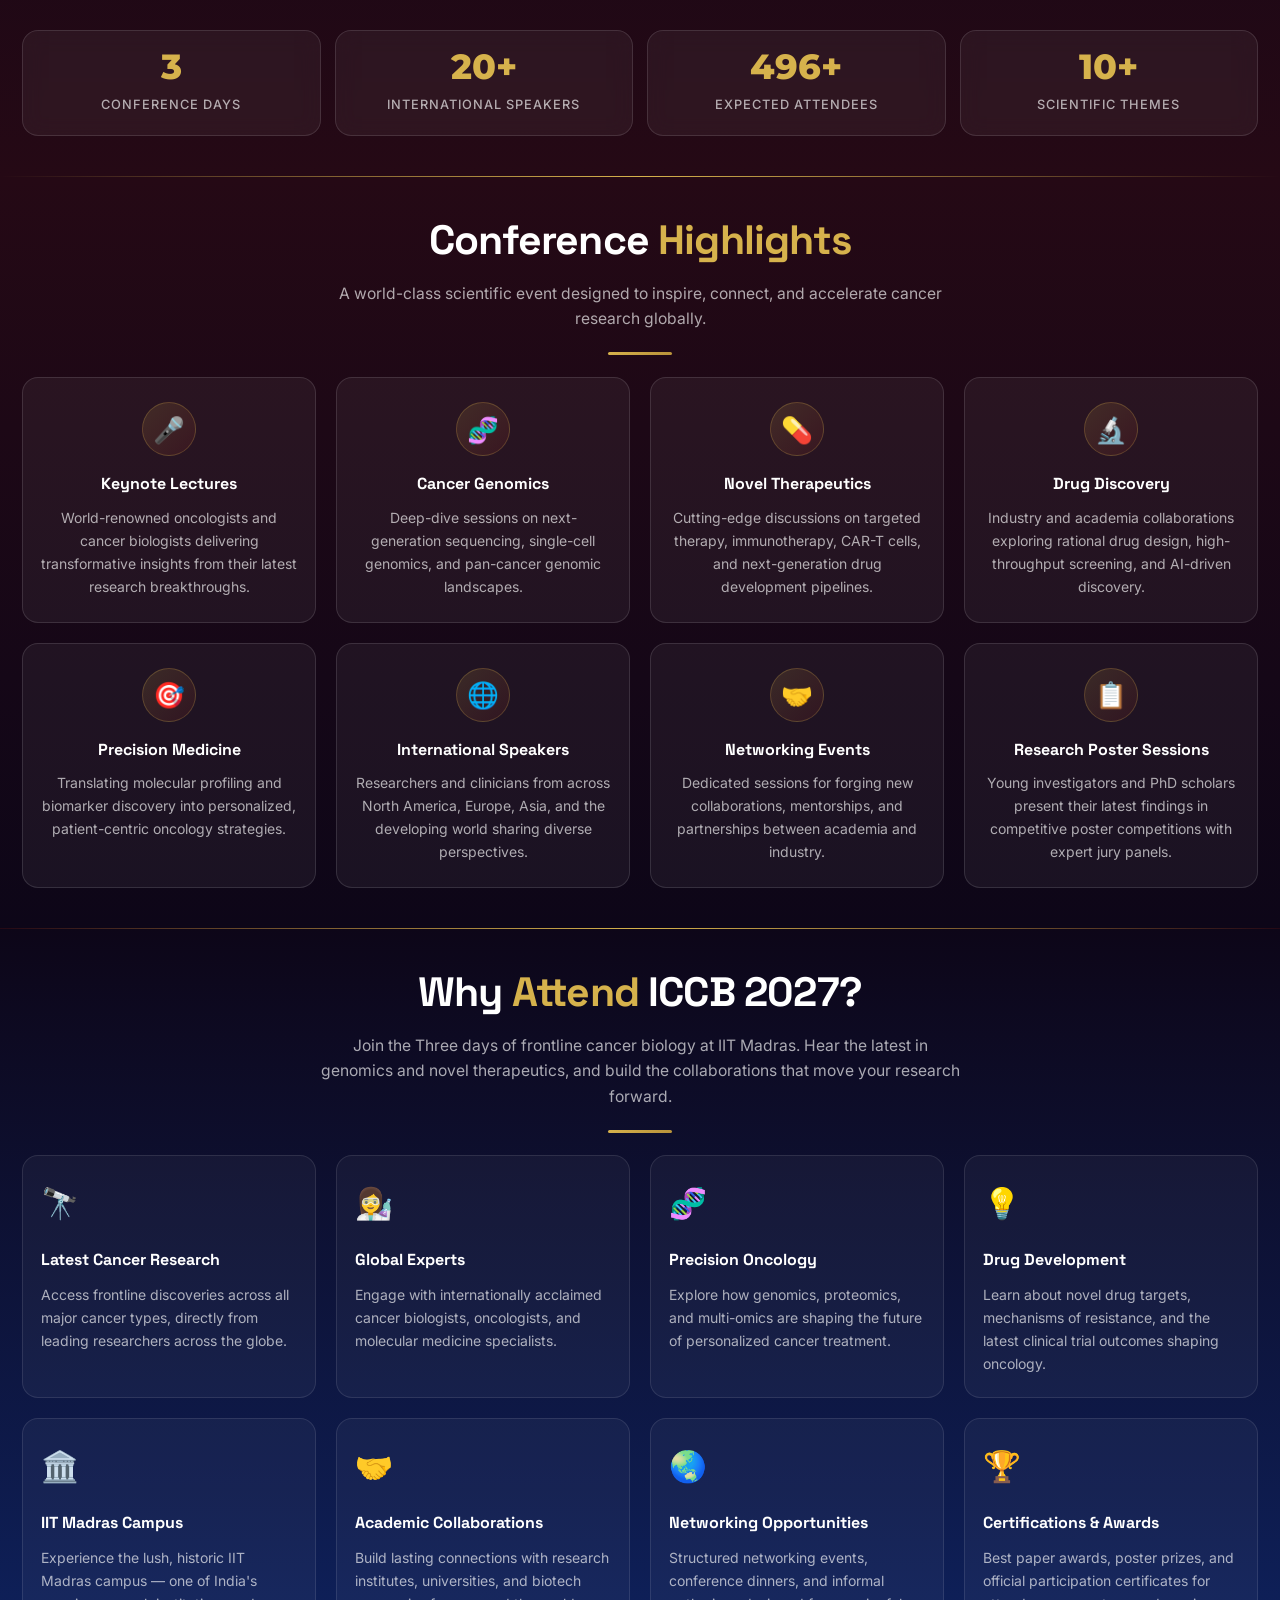
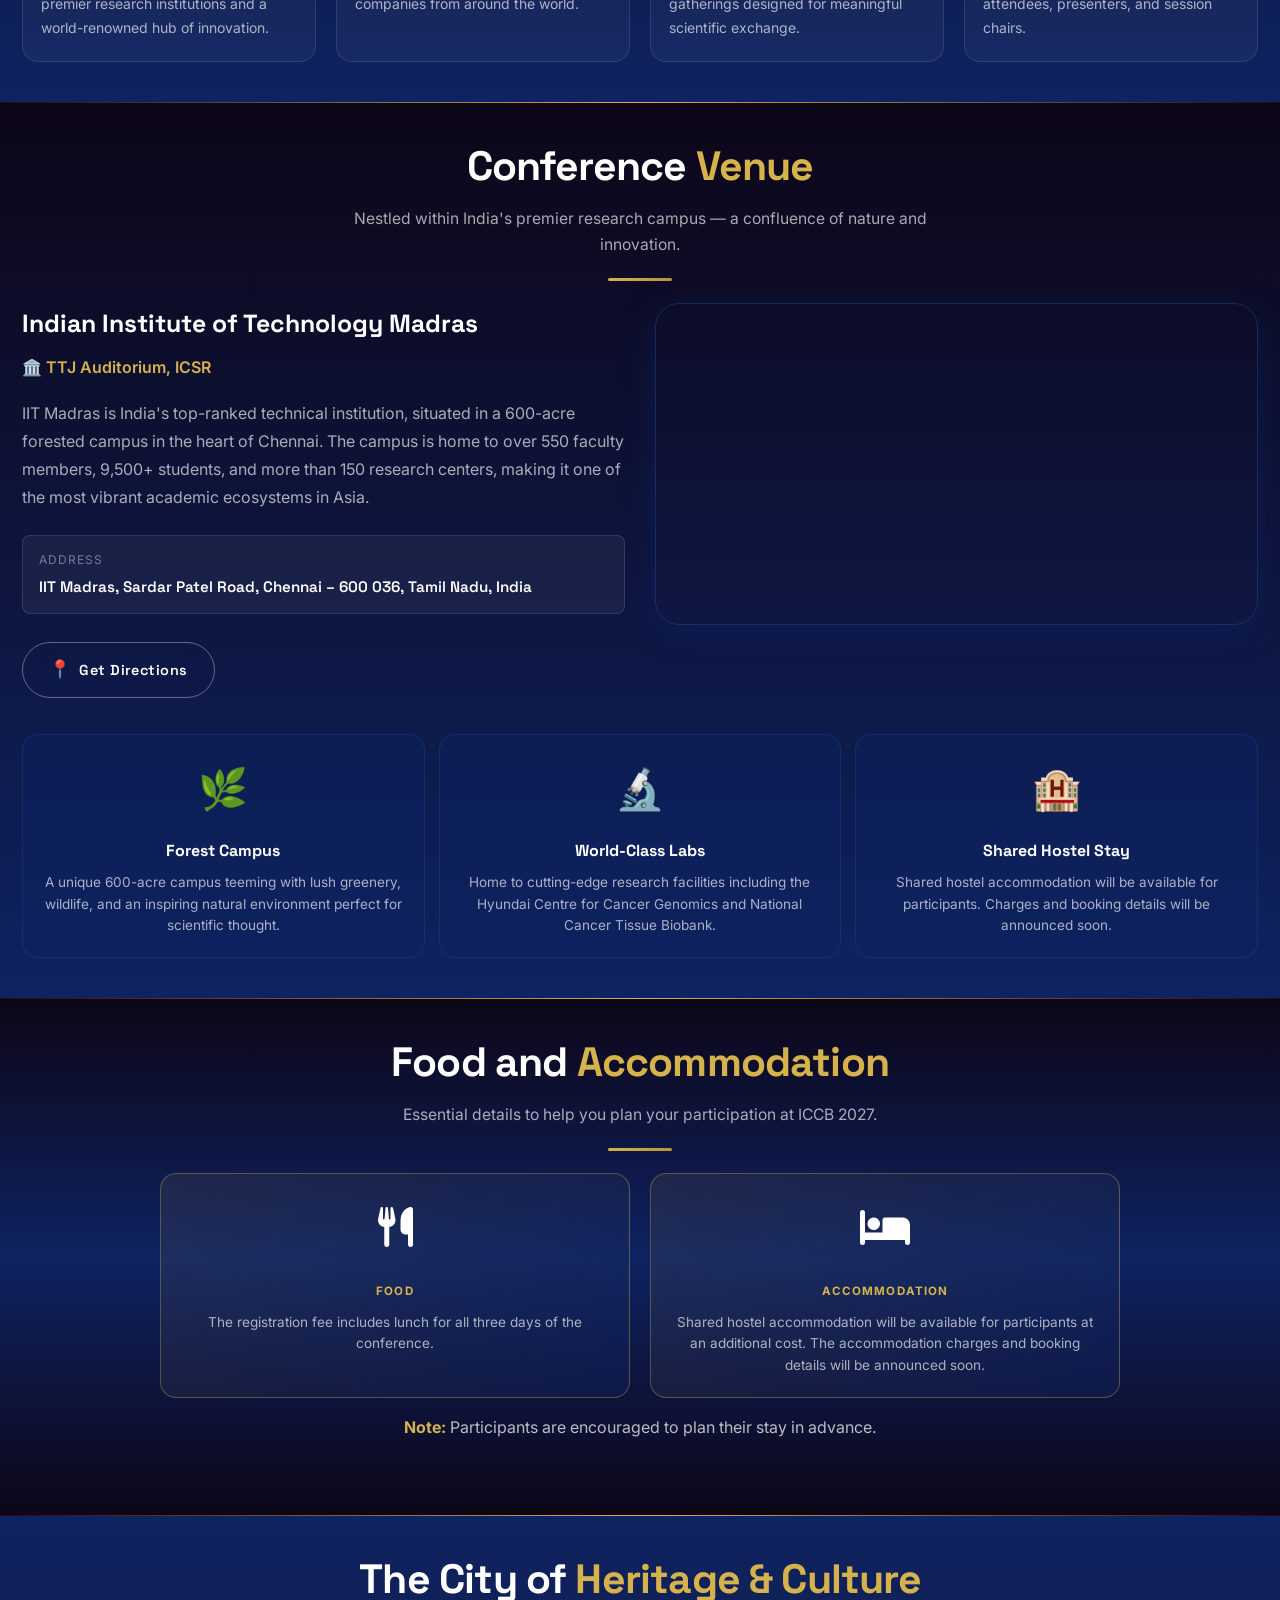
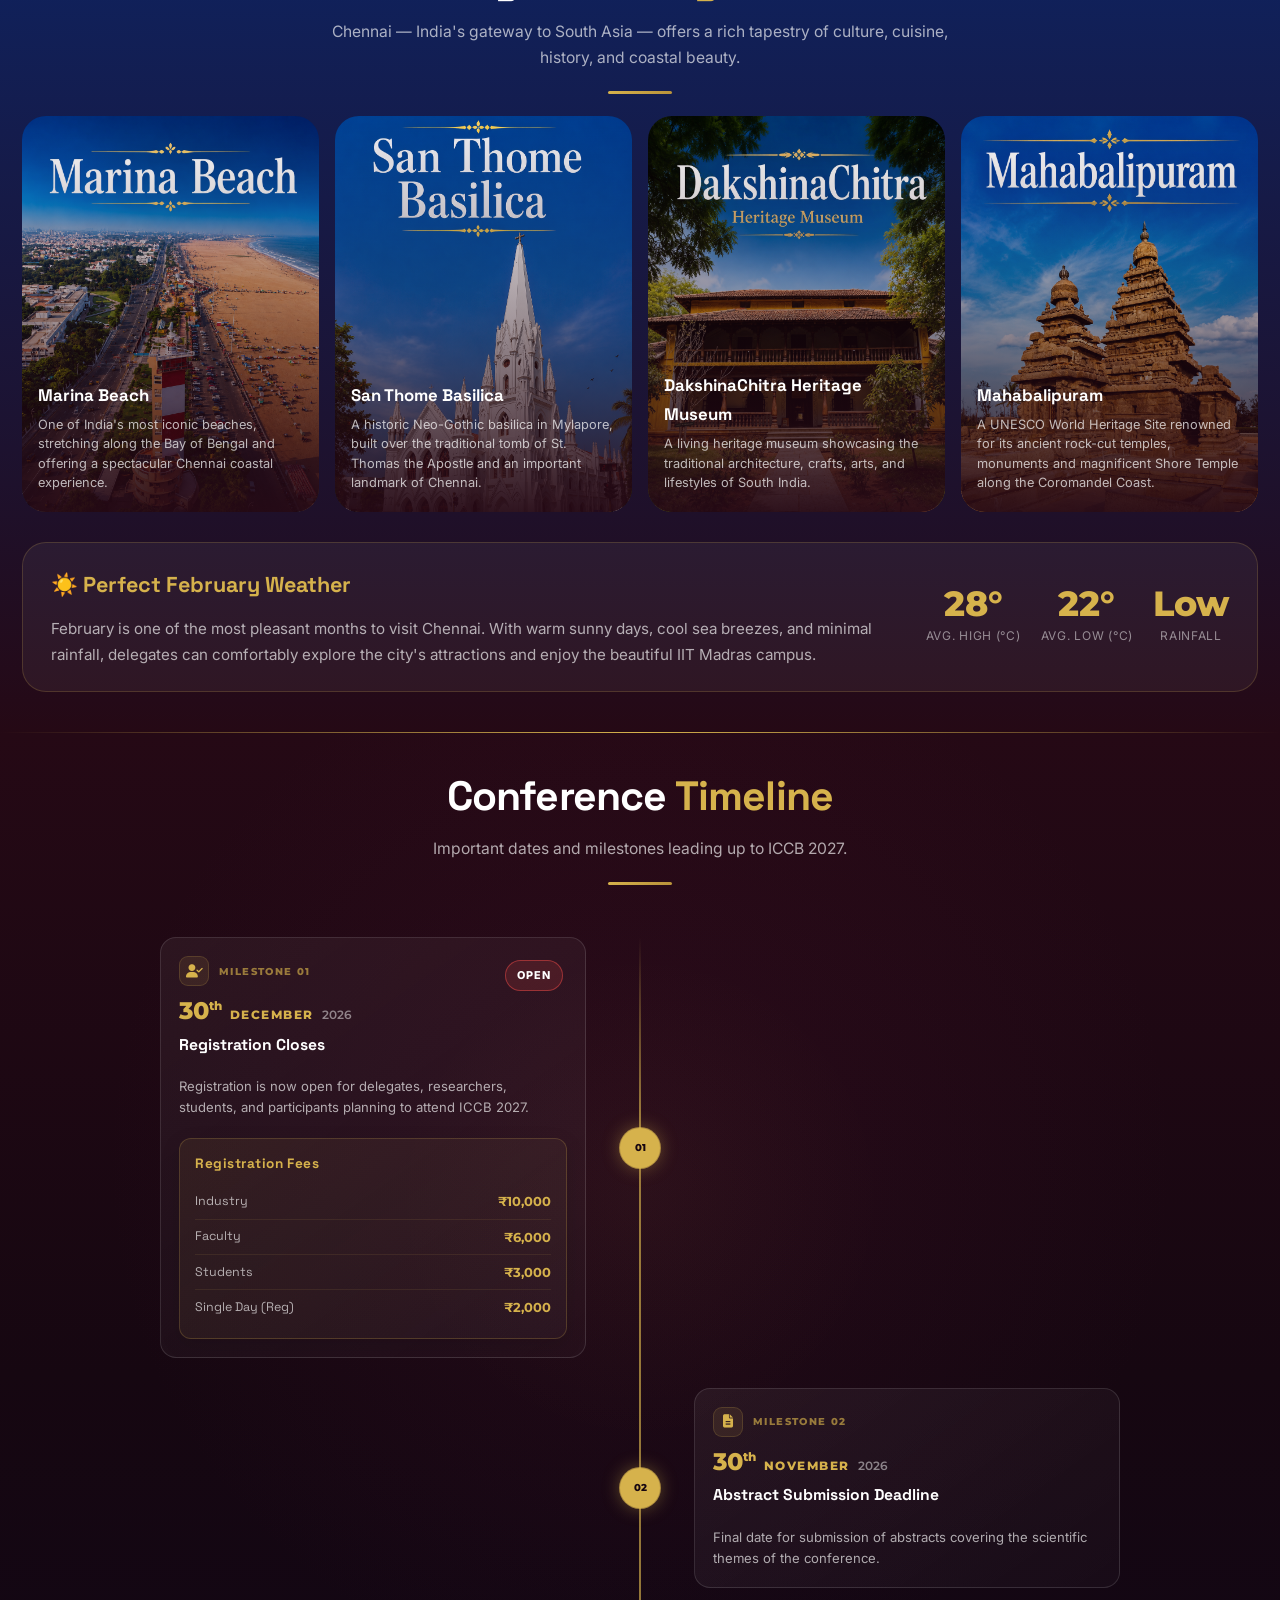
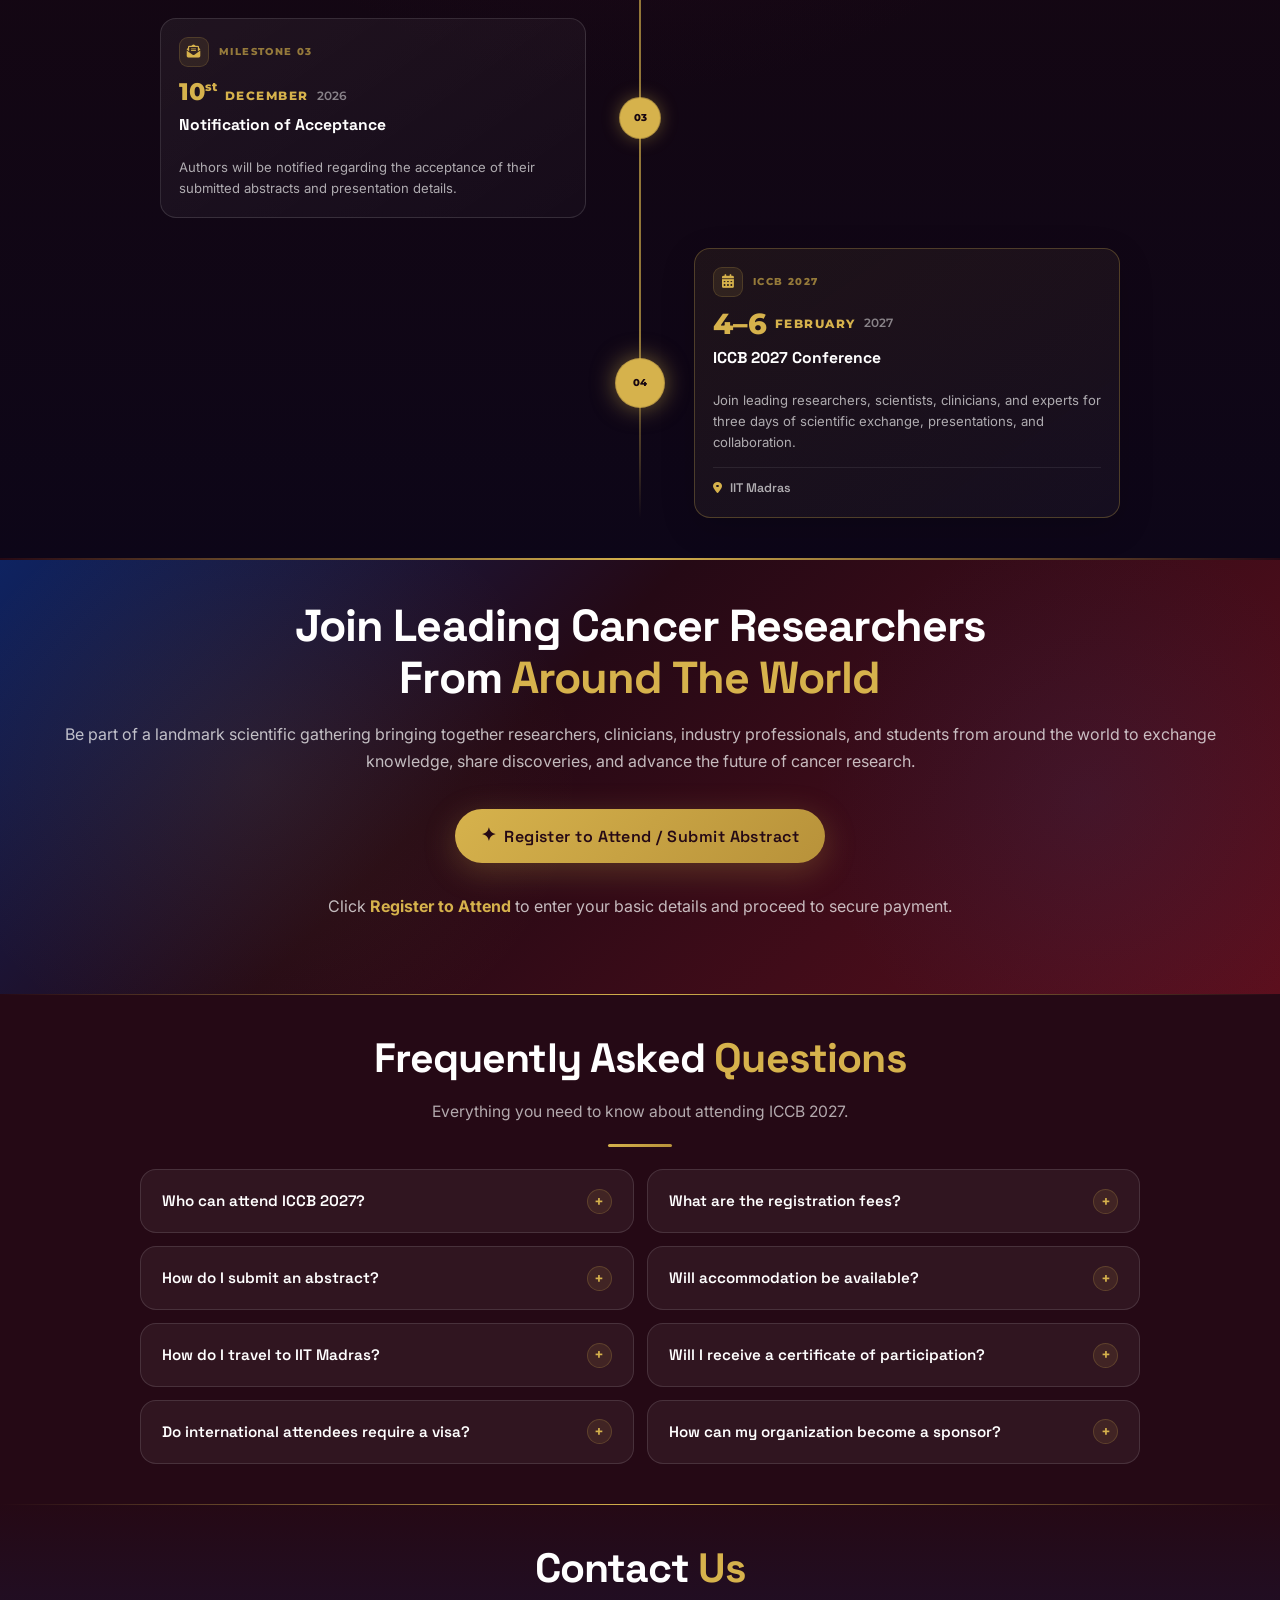
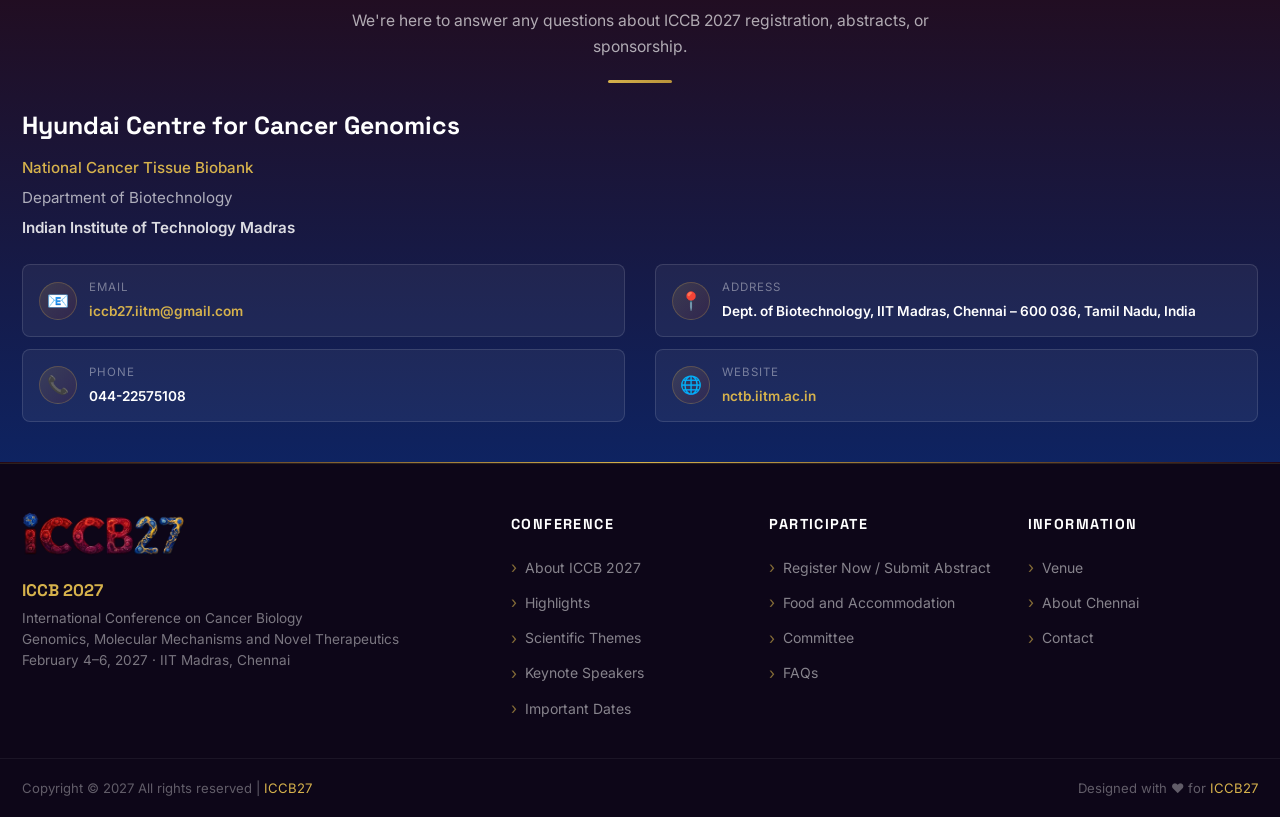
==== commit d22847e0: "feat: add Food and Accommodation section to the conference website" ====
--- a/index.html
+++ b/index.html
@@ -62,6 +62,7 @@
         <a href="#themes" role="menuitem">Themes</a>
         <a href="./organizing_committee.html" role="menuitem">Committee</a>
         <!-- <a href="#venue" role="menuitem">Venue</a> -->
+        <a href="#food-accommodation" role="menuitem">Food and Accommodation</a>
         <a href="#timeline" role="menuitem">Timeline</a>
         <!-- <a href="#sponsors" role="menuitem">Sponsors</a> -->
         <a href="#contact" role="menuitem">Contact</a>
@@ -85,6 +86,7 @@
     <a href="#themes" role="menuitem">Themes</a>
     <a href="./organizing_committee.html" role="menuitem">Committee</a>
     <!-- <a href="#venue" role="menuitem">Venue</a> -->
+    <a href="#food-accommodation" role="menuitem">Food and Accommodation</a>
     <a href="#timeline" role="menuitem">Timeline</a>
     <a href="#faq" role="menuitem">FAQ</a>
     <a href="#contact" role="menuitem">Contact</a>
@@ -193,15 +195,16 @@
          ======================================================== -->
 
       <div class="hero-actions">
-        <a href="#register" class="btn btn-primary btn-lg" id="hero-register-btn">
+        <a href="https://conf.code.iitm.ac.in/conf/Cancer_Biology" target="_blank" class="btn btn-primary btn-lg"
+          id="hero-register-btn">
           <span class="btn-icon" aria-hidden="true"> ✦ </span>
-          Register Now
+          Register Now / Submit Abstract
         </a>
 
-        <a href="#" class="btn btn-outline btn-lg" id="hero-abstract-btn">
+        <!-- <a href="#" class="btn btn-outline btn-lg" id="hero-abstract-btn">
           <span class="btn-icon" aria-hidden="true"> ⬇ </span>
-          Submit Abstract
-        </a>
+          
+        </a> -->
 
         <!-- <a href="#" class="btn btn-outline btn-lg" id="hero-brochure-btn" aria-label="Download conference brochure">
           <span class="btn-icon" aria-hidden="true"> ⬇ </span>
@@ -273,10 +276,10 @@
        ============================================================ -->
   <section id="about" class="section" aria-label="About the conference">
     <div class="container">
-          <div class="section-header">
-            <h2 class="section-title">A Premier Forum for <span class="gold">Cancer Research</span></h2>
-            <div class="section-divider"></div>
-          </div>
+      <div class="section-header">
+        <h2 class="section-title">A Premier Forum for <span class="gold">Cancer Research</span></h2>
+        <div class="section-divider"></div>
+      </div>
       <div class="about-grid">
         <!-- Left: Content -->
         <div class="about-content reveal-left">
@@ -314,8 +317,7 @@
               <div class="iccb-themes__stage" aria-label="Interactive scientific themes visualization">
                 <div class="iccb-themes__dna">
                   <canvas class="iccb-themes__canvas" id="iccb-themes-canvas" tabindex="0"
-                    aria-label="Animated DNA double helix visualization for scientific themes."
-                    role="img"></canvas>
+                    aria-label="Animated DNA double helix visualization for scientific themes." role="img"></canvas>
                 </div>
 
                 <button class="iccb-theme-card" type="button" data-theme="0" aria-pressed="false">
@@ -683,13 +685,61 @@
         </div>
         <div class="venue-card reveal reveal-delay-3">
           <div class="venue-card-icon" aria-hidden="true">🏨</div>
-          <h4 class="venue-card-title">On-Campus Stay</h4>
+          <h4 class="venue-card-title">Shared Hostel Stay</h4>
           <p class="venue-card-desc">
-            Comfortable guest house accommodations available on campus for international delegates, with easy
-            access to all conference venues.
-          </p>
-        </div>
-      </div>
+            Shared hostel accommodation will be available for participants. Charges and booking details will be
+            announced soon.
+          </p>
+        </div>
+      </div>
+    </div>
+  </section>
+
+  <!-- divider -->
+  <div class="divider"></div>
+
+  <!-- ============================================================
+       FOOD AND ACCOMMODATION
+       ============================================================ -->
+  <section id="food-accommodation" class="section" aria-label="Food and accommodation">
+    <div class="container">
+      <div class="section-header reveal">
+        <h2 class="section-title">Food and <span class="gold">Accommodation</span></h2>
+        <p class="section-subtitle">
+          Essential details to help you plan your participation at ICCB 2027.
+        </p>
+        <div class="section-divider"></div>
+      </div>
+
+      <div class="food-accommodation-grid">
+        <!-- <article class="venue-card food-accommodation-card reveal reveal-delay-1">
+          <div class="venue-card-icon" aria-hidden="true"><i class="fa-solid fa-utensils"></i></div>
+          <h3 class="venue-card-title">Food</h3>
+          <p class="venue-card-desc">
+            The registration fee includes lunch for all three days of the conference.
+          </p>
+        </article> -->
+
+        <article class="venue-card food-accommodation-card accommodation-card reveal reveal-delay-2">
+          <div class="venue-card-icon" aria-hidden="true"><i class="fa-solid fa-utensils"></i></div>
+          <span class="accommodation-update">Food</span>
+          <p class="venue-card-desc">
+            The registration fee includes lunch for all three days of the conference.
+          </p>
+        </article>
+
+        <article class="venue-card food-accommodation-card accommodation-card reveal reveal-delay-2">
+          <div class="venue-card-icon" aria-hidden="true"><i class="fa-solid fa-bed"></i></div>
+          <span class="accommodation-update">Accommodation</span>
+          <!-- <h3 class="venue-card-title">Accommodation</h3> -->
+          <p class="venue-card-desc">
+            Shared hostel accommodation will be available for participants at an additional cost. The
+            accommodation charges and booking details will be announced soon.
+          </p>
+        </article>
+      </div>
+      <p class="accommodation-note"><span class="gold"><b>Note: </b></span>Participants are encouraged to plan their
+        stay in advance.</p>
     </div>
   </section>
 
@@ -996,7 +1046,7 @@
                 </span>
               </div>
               <div class="tl-date">
-                <span class="tl-day">1<sup>st</sup></span>
+                <span class="tl-day">10<sup>st</sup></span>
                 <span class="tl-month">DECEMBER</span>
                 <span class="tl-year">2026</span>
               </div>
@@ -1313,14 +1363,14 @@
 
         <div class="faq-item reveal reveal-delay-4">
           <div class="faq-question" tabindex="0" role="button" aria-expanded="false">
-            Is accommodation available on campus?
+            Will accommodation be available?
             <span class="faq-icon" aria-hidden="true">+</span>
           </div>
           <div class="faq-answer">
             <p>
-              Yes, limited on-campus accommodation is available for international delegates at the IIT Madras
-              guest house. A list of nearby hotels and partner accommodations in Chennai will be provided in
-              the conference brochure. We recommend booking early.
+              Shared hostel accommodation will be available for participants at an additional cost. The
+              accommodation charges and booking details will be announced soon. Participants are encouraged to
+              plan their stay in advance.
             </p>
           </div>
         </div>
@@ -1401,17 +1451,16 @@
         </p>
         <div class="section-divider"></div>
       </div>
+      <div class="contact-info">
+        <h3>Hyundai Centre for Cancer Genomics</h3>
+        <p class="sub-org">National Cancer Tissue Biobank</p>
+        <p class="dept">Department of Biotechnology</p>
+        <p class="institution">Indian Institute of Technology Madras</p>
+      </div>
 
       <div class="contact-grid">
         <!-- Contact Info -->
         <div class="reveal-left">
-          <div class="contact-info">
-            <h3>Hyundai Centre for Cancer Genomics</h3>
-            <p class="sub-org">National Cancer Tissue Biobank</p>
-            <p class="dept">Department of Biotechnology</p>
-            <p class="institution">Indian Institute of Technology Madras</p>
-          </div>
-
           <div class="contact-items">
             <div class="contact-item">
               <div class="contact-icon" aria-hidden="true">📧</div>
@@ -1428,13 +1477,16 @@
                 <p class="c-value">044-22575108</p>
               </div>
             </div>
-
+          </div>
+        </div>
+        <div class="reveal-right">
+          <div class="contact-items">
             <div class="contact-item">
               <div class="contact-icon" aria-hidden="true">📍</div>
               <div class="contact-text">
                 <p class="c-label">Address</p>
                 <p class="c-value">
-                  Dept. of Biotechnology, IIT Madras<br />Chennai – 600 036, Tamil Nadu, India
+                  Dept. of Biotechnology, IIT Madras, Chennai – 600 036, Tamil Nadu, India
                 </p>
               </div>
             </div>
@@ -1451,7 +1503,7 @@
         </div>
 
         <!-- Contact Form -->
-        <div class="contact-form-card reveal-right">
+        <!-- <div class="contact-form-card reveal-right">
           <h3>Send Us a Message</h3>
           <form id="contact-form" novalidate>
             <div class="form-group">
@@ -1463,19 +1515,6 @@
               <input type="email" id="cf-email" name="email" placeholder="jane.smith@university.edu" required
                 autocomplete="email" />
             </div>
-            <!-- <div class="form-group">
-              <label for="cf-category">Enquiry Type</label>
-              <select id="cf-category" name="category">
-                <option value="">Select an enquiry type...</option>
-                <option value="registration">Registration</option>
-                <option value="abstract">Abstract Submission</option>
-                <option value="sponsorship">Sponsorship</option>
-                <option value="accommodation">Accommodation</option>
-                <option value="speaker">Speaker Nomination</option>
-                <option value="visa">Visa Support Letter</option>
-                <option value="other">Other</option>
-              </select>
-            </div> -->
             <div class="form-group">
               <label for="cf-message">Message *</label>
               <textarea id="cf-message" name="message" placeholder="Please describe your enquiry..."
@@ -1487,7 +1526,7 @@
               Send Message
             </button>
           </form>
-        </div>
+        </div> -->
       </div>
     </div>
   </section>
@@ -1541,8 +1580,8 @@
           <div class="footer-col">
             <h4>Participate</h4>
             <ul>
-              <li><a href="#register">Register Now</a></li>
-              <li><a href="#register">Submit Abstract</a></li>
+              <li><a href="#register">Register Now / Submit Abstract</a></li>
+              <li><a href="#food-accommodation">Food and Accommodation</a></li>
               <!-- <li><a href="#sponsors">Sponsorship</a></li> -->
               <li><a href="./organizing_committee.html">Committee</a></li>
               <li><a href="#faq">FAQs</a></li>
--- a/styles.css
+++ b/styles.css
@@ -2075,6 +2075,37 @@
   line-height: 1.6;
 }
 
+#food-accommodation {
+  background: linear-gradient(180deg, #0d0618 0%, #0e2361 50%, #0d0618 100%);
+}
+
+.food-accommodation-grid {
+  display: grid;
+  grid-template-columns: repeat(2, minmax(0, 1fr));
+  gap: 20px;
+  max-width: 960px;
+  margin: 0 auto;
+}
+
+.food-accommodation-card {
+  padding: 30px 28px;
+}
+
+.accommodation-card {
+  border-color: rgba(214, 178, 76, 0.35);
+  background: linear-gradient(145deg, rgba(214, 178, 76, 0.09), var(--glass-bg-blue));
+}
+
+.accommodation-update {
+  display: inline-block;
+  margin: 0 0 10px;
+  color: var(--dna-gold);
+  font-size: 0.72rem;
+  font-weight: 700;
+  letter-spacing: 0.1em;
+  text-transform: uppercase;
+}
+
 /* ============================================================
    ABOUT CHENNAI
    ============================================================ */
@@ -2544,7 +2575,7 @@
   color: var(--dna-gold);
 }
 
-.tl-day sup{
+.tl-day sup {
   font-family: var(--font-numbers);
   font-size: 0.75rem;
   line-height: 1;
@@ -3031,11 +3062,17 @@
   margin-bottom: 18px;
 }
 
-.register-content p {
+.register-content p,
+.accommodation-note {
   font-size: 1rem;
   color: rgba(255, 255, 255, 0.72);
   margin-bottom: 34px;
   line-height: 1.7;
+}
+
+.accommodation-note {
+  text-align: center;
+  padding-top: 1rem;
 }
 
 .register-actions {
@@ -3229,7 +3266,7 @@
 
 .contact-text .c-value {
   font-weight: 600;
-  font-size: 0.95rem;
+  font-size: 0.85rem;
   color: var(--text-white);
 }
 
@@ -4003,6 +4040,10 @@
     grid-template-columns: 1fr;
   }
 
+  .food-accommodation-grid {
+    grid-template-columns: 1fr;
+  }
+
   /* Chennai */
   .chennai-grid {
     grid-template-columns: repeat(2, 1fr);
